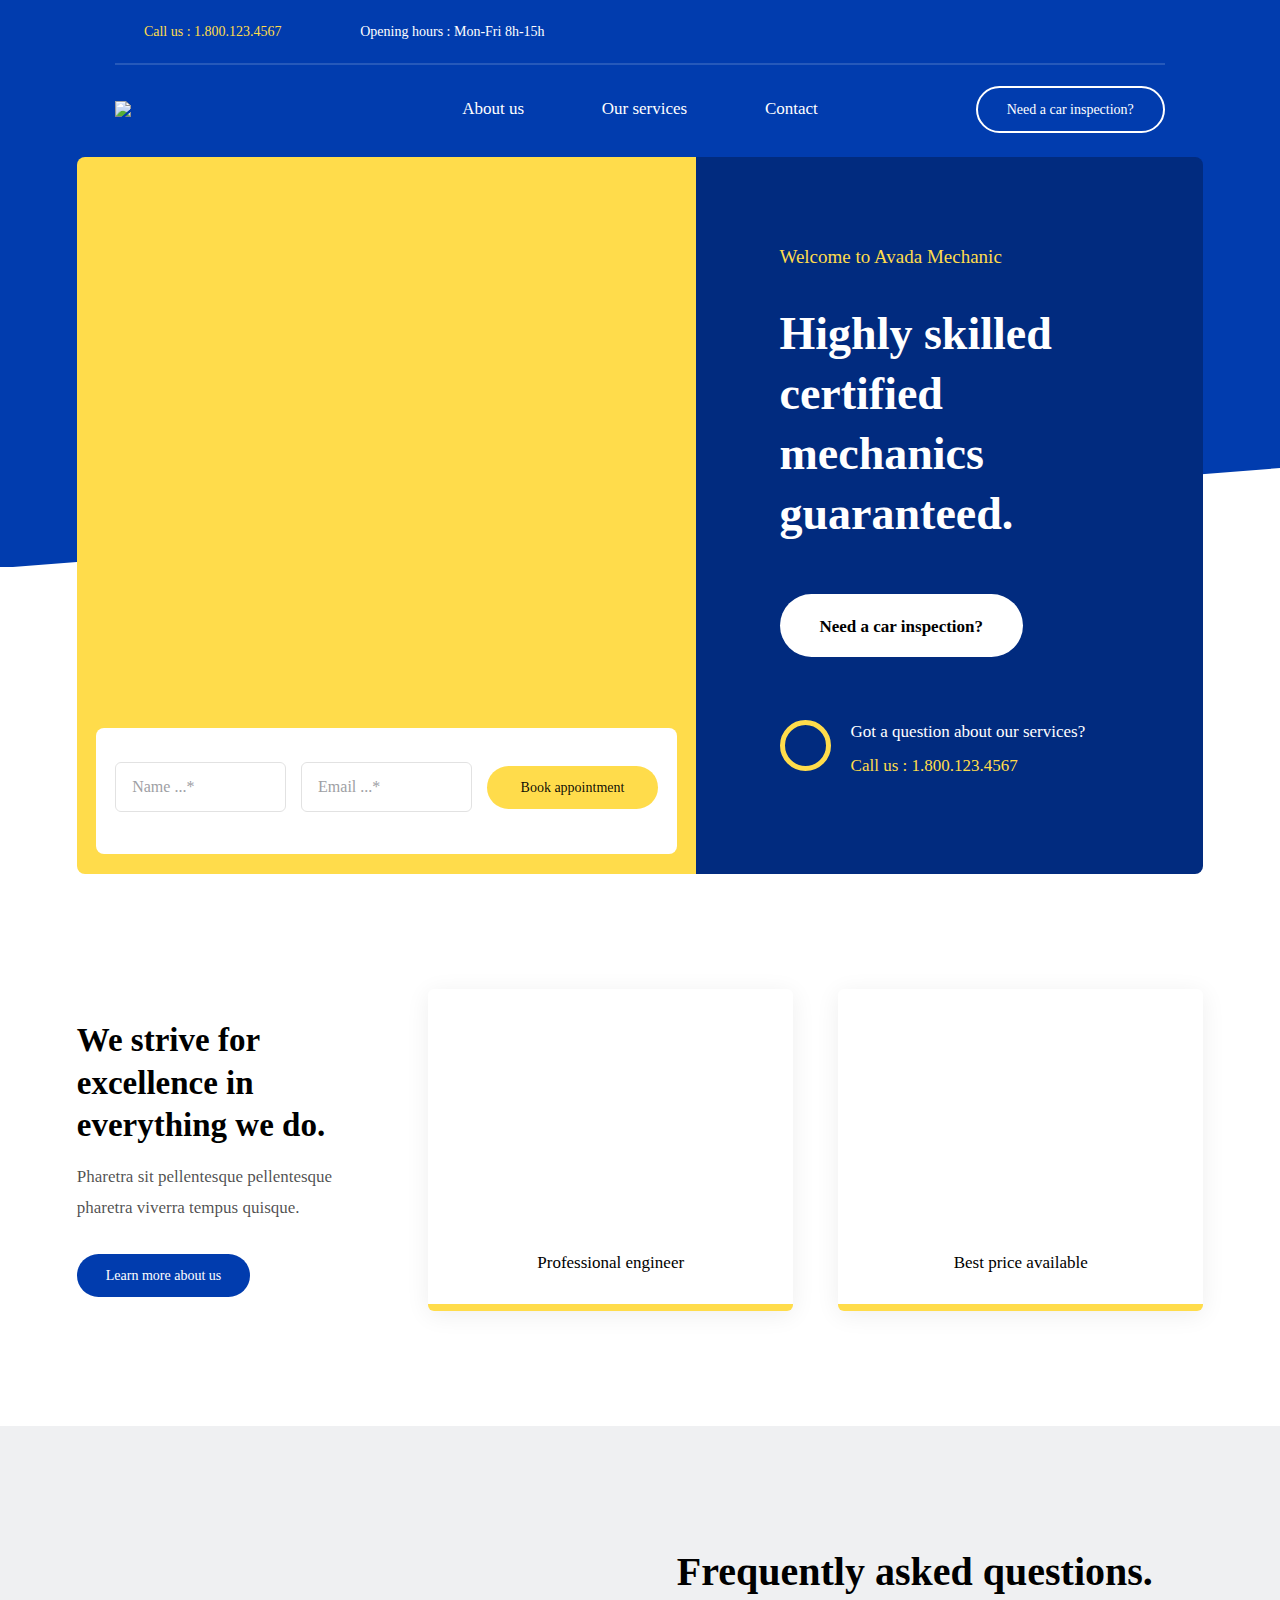
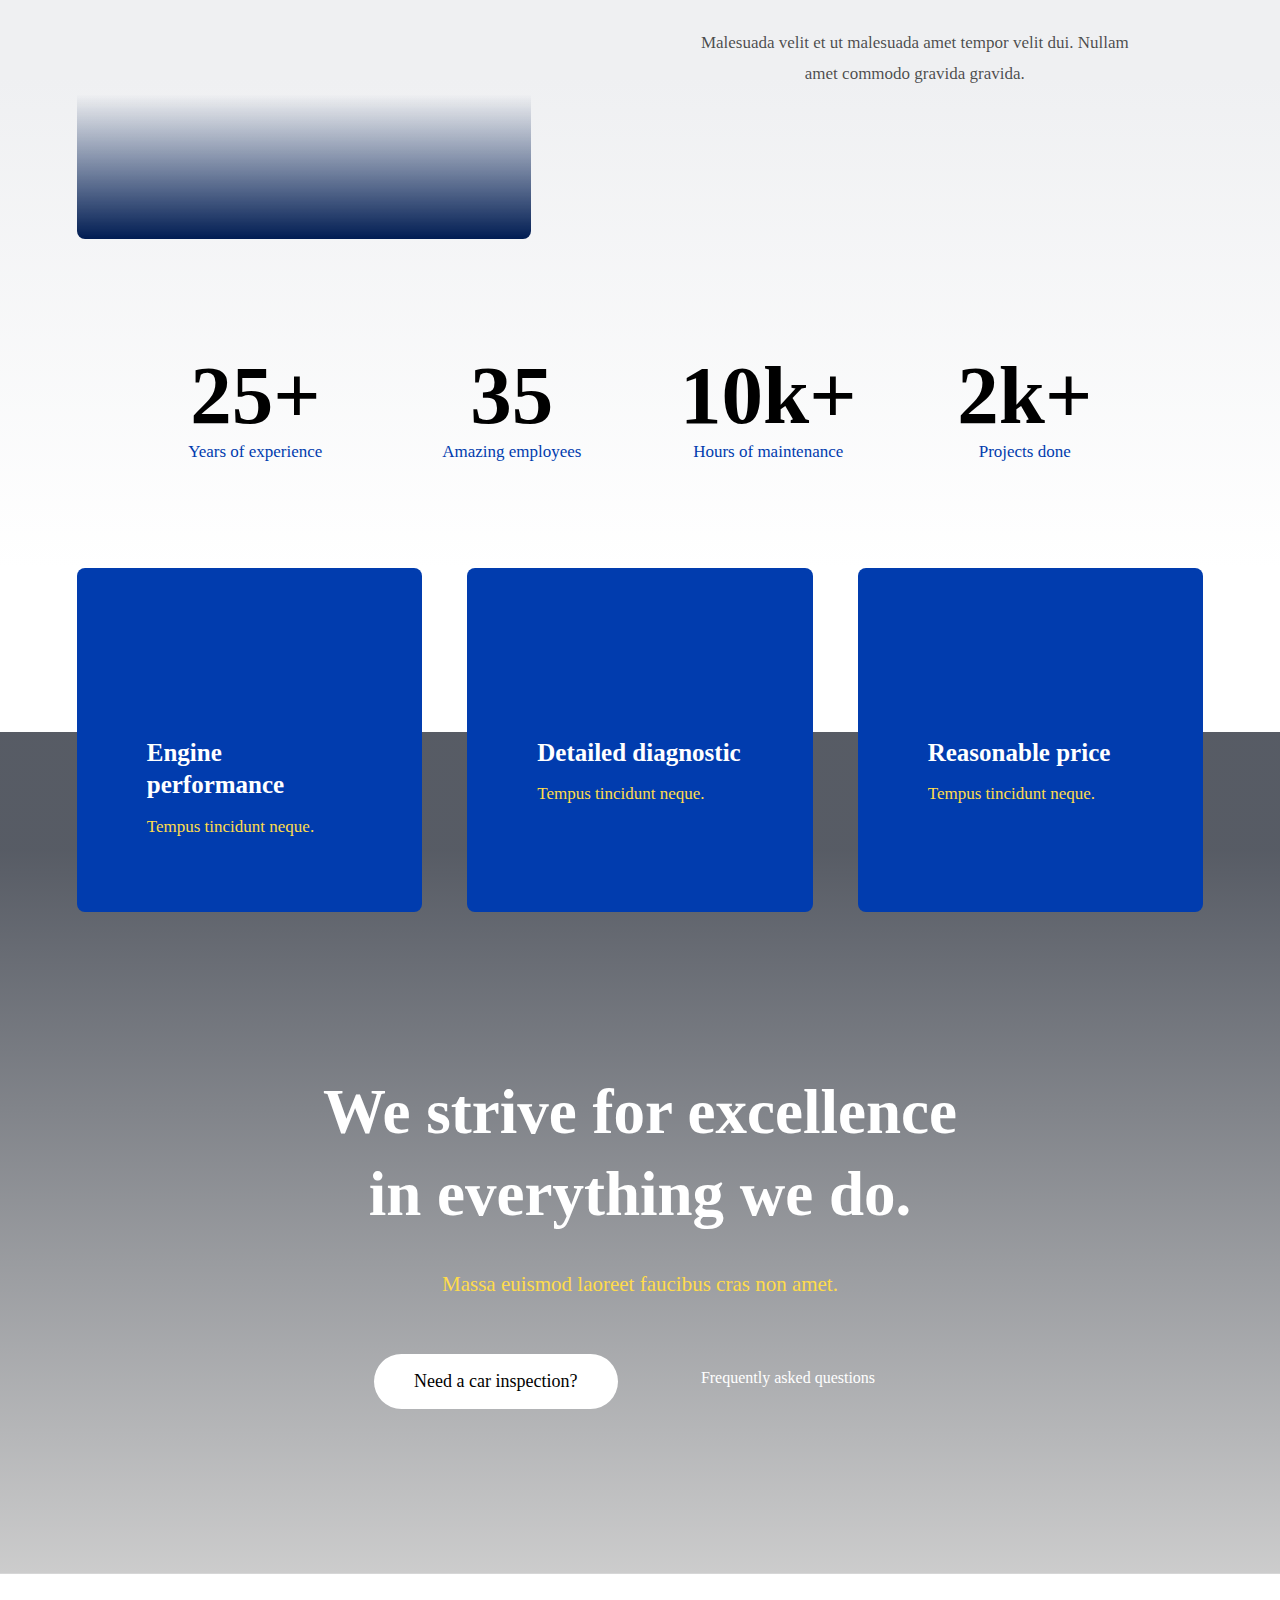
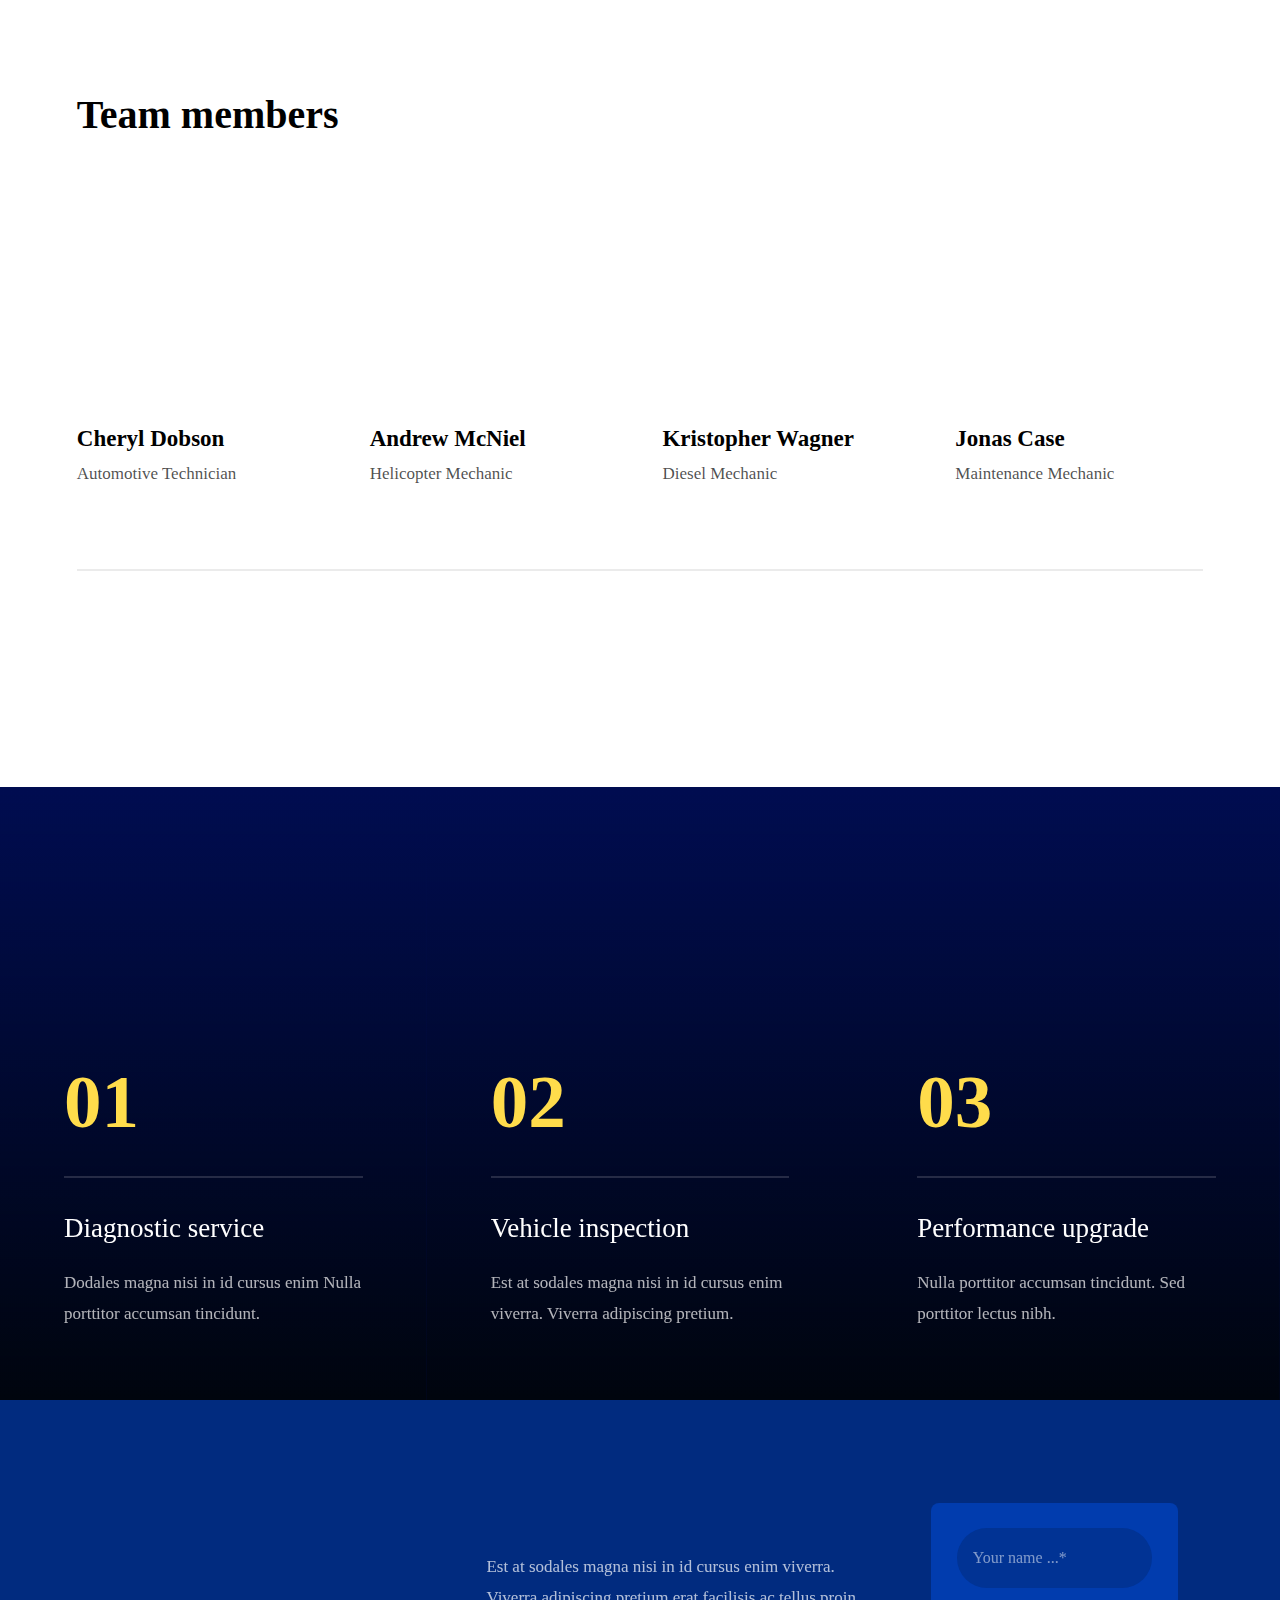
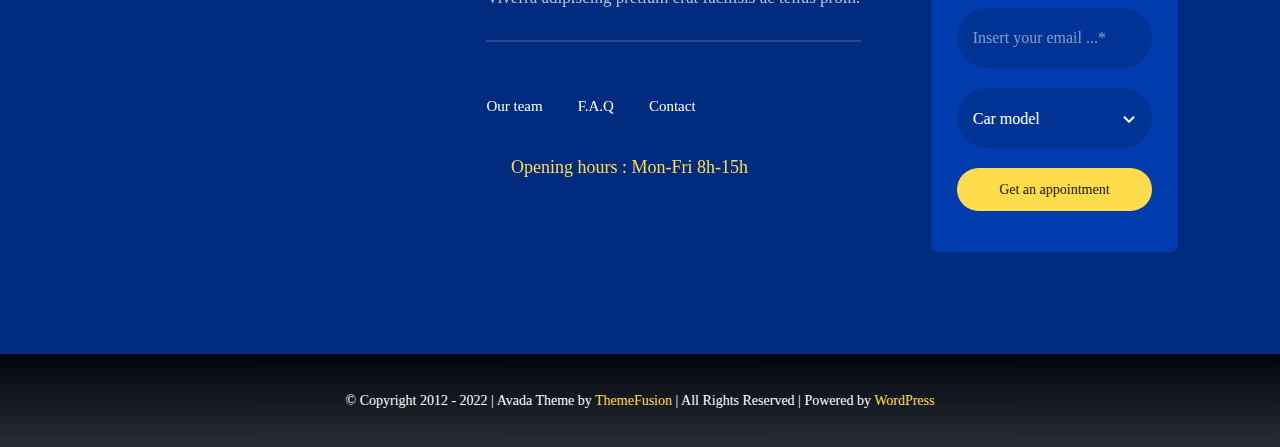
==== index.html @ 89033067 "first commit" ====
<!DOCTYPE html>
<html class="avada-html-layout-wide avada-html-header-position-top avada-is-100-percent-template" lang="en-US" prefix="og: http://ogp.me/ns# fb: http://ogp.me/ns/fb#">
<head>
	<meta http-equiv="X-UA-Compatible" content="IE=edge" />
	<meta http-equiv="Content-Type" content="text/html; charset=utf-8"/>
	<meta name="viewport" content="width=device-width, initial-scale=1" />
	<title>Avada Mechanic &#8211; Montir Era Online</title>
<meta name='robots' content='max-image-preview:large' />
<link rel='dns-prefetch' href='//s.w.org' />
<link rel="alternate" type="application/rss+xml" title="Avada Mechanic &raquo; Feed" href="https://pesanmontir.com/feed/" />
<link rel="alternate" type="application/rss+xml" title="Avada Mechanic &raquo; Comments Feed" href="https://pesanmontir.com/comments/feed/" />
					<link rel="shortcut icon" href="https://avada.theme-fusion.com/mechanic/wp-content/uploads/sites/155/2021/02/favicon.jpg" type="image/x-icon" />

		<meta property="og:title" content="Mechanic Home"/>
		<meta property="og:type" content="article"/>
		<meta property="og:url" content="https://pesanmontir.com/"/>
		<meta property="og:site_name" content="Avada Mechanic"/>
		<meta property="og:description" content="Welcome to Avada Mechanic

Highly skilled certified mechanics guaranteed.

Highly skilled certified mechanics guaranteed. Need a car inspection?

Got a question about our services?

Call us : 1.800.123.4567      Cras ultricies ligula sed magna dictum. We strive for excellence in everything we do.

Pharetra sit"/>

									<meta property="og:image" content="https://avada.theme-fusion.com/mechanic/wp-content/uploads/sites/155/2021/05/mechanic-logo-svg.svg"/>
<link rel='stylesheet' id='fusion-dynamic-css-css'  href='asset/css/fusion-styles/a65b1fbfe795d07831ae76ccaacea817.min.css' type='text/css' media='all' />
<link rel="https://api.w.org/" href="https://pesanmontir.com/wp-json/" /><link rel="alternate" type="application/json" href="https://pesanmontir.com/wp-json/wp/v2/pages/1277" /><link rel="EditURI" type="application/rsd+xml" title="RSD" href="https://pesanmontir.com/xmlrpc.php?rsd" />
<link rel="wlwmanifest" type="application/wlwmanifest+xml" href="https://pesanmontir.com/wp-includes/wlwmanifest.xml" />
<meta name="generator" content="WordPress 5.8.3" />
<link rel="canonical" href="https://pesanmontir.com/" />
<link rel='shortlink' href='https://pesanmontir.com/' />
<link rel="alternate" type="application/json+oembed" href="https://pesanmontir.com/wp-json/oembed/1.0/embed?url=https%3A%2F%2Fpesanmontir.com%2F" />
<link rel="alternate" type="text/xml+oembed" href="https://pesanmontir.com/wp-json/oembed/1.0/embed?url=https%3A%2F%2Fpesanmontir.com%2F&#038;format=xml" />
<style type="text/css" id="css-fb-visibility">@media screen and (max-width: 820px){.fusion-no-small-visibility{display:none !important;}body:not(.fusion-builder-ui-wireframe) .sm-text-align-center{text-align:center !important;}body:not(.fusion-builder-ui-wireframe) .sm-text-align-left{text-align:left !important;}body:not(.fusion-builder-ui-wireframe) .sm-text-align-right{text-align:right !important;}body:not(.fusion-builder-ui-wireframe) .sm-flex-align-center{justify-content:center !important;}body:not(.fusion-builder-ui-wireframe) .sm-flex-align-flex-start{justify-content:flex-start !important;}body:not(.fusion-builder-ui-wireframe) .sm-flex-align-flex-end{justify-content:flex-end !important;}body:not(.fusion-builder-ui-wireframe) .sm-mx-auto{margin-left:auto !important;margin-right:auto !important;}body:not(.fusion-builder-ui-wireframe) .sm-ml-auto{margin-left:auto !important;}body:not(.fusion-builder-ui-wireframe) .sm-mr-auto{margin-right:auto !important;}body:not(.fusion-builder-ui-wireframe) .fusion-absolute-position-small{position:absolute;top:auto;width:100%;}}@media screen and (min-width: 821px) and (max-width: 1265px){.fusion-no-medium-visibility{display:none !important;}body:not(.fusion-builder-ui-wireframe) .md-text-align-center{text-align:center !important;}body:not(.fusion-builder-ui-wireframe) .md-text-align-left{text-align:left !important;}body:not(.fusion-builder-ui-wireframe) .md-text-align-right{text-align:right !important;}body:not(.fusion-builder-ui-wireframe) .md-flex-align-center{justify-content:center !important;}body:not(.fusion-builder-ui-wireframe) .md-flex-align-flex-start{justify-content:flex-start !important;}body:not(.fusion-builder-ui-wireframe) .md-flex-align-flex-end{justify-content:flex-end !important;}body:not(.fusion-builder-ui-wireframe) .md-mx-auto{margin-left:auto !important;margin-right:auto !important;}body:not(.fusion-builder-ui-wireframe) .md-ml-auto{margin-left:auto !important;}body:not(.fusion-builder-ui-wireframe) .md-mr-auto{margin-right:auto !important;}body:not(.fusion-builder-ui-wireframe) .fusion-absolute-position-medium{position:absolute;top:auto;width:100%;}}@media screen and (min-width: 1266px){.fusion-no-large-visibility{display:none !important;}body:not(.fusion-builder-ui-wireframe) .lg-text-align-center{text-align:center !important;}body:not(.fusion-builder-ui-wireframe) .lg-text-align-left{text-align:left !important;}body:not(.fusion-builder-ui-wireframe) .lg-text-align-right{text-align:right !important;}body:not(.fusion-builder-ui-wireframe) .lg-flex-align-center{justify-content:center !important;}body:not(.fusion-builder-ui-wireframe) .lg-flex-align-flex-start{justify-content:flex-start !important;}body:not(.fusion-builder-ui-wireframe) .lg-flex-align-flex-end{justify-content:flex-end !important;}body:not(.fusion-builder-ui-wireframe) .lg-mx-auto{margin-left:auto !important;margin-right:auto !important;}body:not(.fusion-builder-ui-wireframe) .lg-ml-auto{margin-left:auto !important;}body:not(.fusion-builder-ui-wireframe) .lg-mr-auto{margin-right:auto !important;}body:not(.fusion-builder-ui-wireframe) .fusion-absolute-position-large{position:absolute;top:auto;width:100%;}}</style><style type="text/css">.recentcomments a{display:inline !important;padding:0 !important;margin:0 !important;}</style>		<script type="text/javascript">
			var doc = document.documentElement;
			doc.setAttribute( 'data-useragent', navigator.userAgent );
		</script>

	</head>

<body class="home page-template page-template-100-width page-template-100-width-php page page-id-1277 fusion-image-hovers fusion-pagination-sizing fusion-button_type-flat fusion-button_span-no fusion-button_gradient-linear avada-image-rollover-circle-yes avada-image-rollover-no fusion-body ltr fusion-sticky-header no-tablet-sticky-header no-mobile-sticky-header no-mobile-slidingbar no-mobile-totop fusion-disable-outline fusion-sub-menu-fade mobile-logo-pos-left layout-wide-mode avada-has-boxed-modal-shadow- layout-scroll-offset-full avada-has-zero-margin-offset-top fusion-top-header menu-text-align-center mobile-menu-design-classic fusion-show-pagination-text fusion-header-layout-v3 avada-responsive avada-footer-fx-none avada-menu-highlight-style-bar fusion-search-form-clean fusion-main-menu-search-overlay fusion-avatar-circle avada-dropdown-styles avada-blog-layout-large avada-blog-archive-layout-grid avada-header-shadow-no avada-menu-icon-position-left avada-has-megamenu-shadow avada-has-mobile-menu-search avada-has-main-nav-search-icon avada-has-breadcrumb-mobile-hidden avada-has-titlebar-hide avada-header-border-color-full-transparent avada-has-transparent-timeline_color avada-has-pagination-width_height avada-flyout-menu-direction-fade avada-ec-views-v1" >
		<a class="skip-link screen-reader-text" href="#content">Skip to content</a>

	<div id="boxed-wrapper">
		<div class="fusion-sides-frame"></div>
		<div id="wrapper" class="fusion-wrapper">
			<div id="home" style="position:relative;top:-1px;"></div>
							<section class="fusion-tb-header"><div class="fusion-fullwidth fullwidth-box fusion-builder-row-1 fusion-flex-container hundred-percent-fullwidth non-hundred-percent-height-scrolling" style="background-color: #013cae;background-position: center center;background-repeat: no-repeat;border-width: 0px 0px 0px 0px;border-color:#e2e2e2;border-style:solid;" ><div class="fusion-builder-row fusion-row fusion-flex-align-items-center" style="width:104% !important;max-width:104% !important;margin-left: calc(-4% / 2 );margin-right: calc(-4% / 2 );"><div class="fusion-layout-column fusion_builder_column fusion-builder-column-0 fusion_builder_column_3_5 3_5 fusion-flex-column fusion-no-medium-visibility fusion-no-large-visibility"><div class="fusion-column-wrapper fusion-flex-justify-content-flex-start fusion-content-layout-row" style="background-position:left top;background-repeat:no-repeat;-webkit-background-size:cover;-moz-background-size:cover;-o-background-size:cover;background-size:cover;padding: 0px 0px 0px 0px;"><div ><style>.fusion-button.button-1 .fusion-button-text,.fusion-button.button-1 i{color:#ffdc4b;}.fusion-button.button-1{border-color:#ffffff;border-radius:35px 35px 35px 35px;background:rgba(101,188,123,0);}.fusion-button.button-1:hover .fusion-button-text,.fusion-button.button-1:hover i,.fusion-button.button-1:focus .fusion-button-text,.fusion-button.button-1:focus i,.fusion-button.button-1:active .fusion-button-text,.fusion-button.button-1:active i{color:#ffffff;}.fusion-button.button-1:hover,.fusion-button.button-1:active,.fusion-button.button-1:focus{border-color:#ffffff;background:rgba(90,168,108,0);}</style><a class="fusion-button button-flat button-large button-custom button-1 fusion-button-default-span fusion-button-default-type fusion-no-small-visibility" target="_self"><i class="mechanic-phone button-icon-left" aria-hidden="true"></i><span class="fusion-button-text">Call us : 1.800.123.4567</span></a></div><div ><style>.fusion-button.button-2 .fusion-button-text,.fusion-button.button-2 i{color:#ffffff;}.fusion-button.button-2{border-color:#ffffff;border-radius:35px 35px 35px 35px;background:rgba(101,188,123,0);}.fusion-button.button-2:hover .fusion-button-text,.fusion-button.button-2:hover i,.fusion-button.button-2:focus .fusion-button-text,.fusion-button.button-2:focus i,.fusion-button.button-2:active .fusion-button-text,.fusion-button.button-2:active i{color:rgba(255,255,255,0.64);}.fusion-button.button-2:hover,.fusion-button.button-2:active,.fusion-button.button-2:focus{border-color:#ffffff;background:rgba(90,168,108,0);}</style><a class="fusion-button button-flat fusion-button-default-size button-custom button-2 fusion-button-default-span fusion-button-default-type" target="_self"><i class="mechanic-watch button-icon-left" aria-hidden="true"></i><span class="fusion-button-text">Opening hours : Mon-Fri 8h-15h</span></a></div></div><style type="text/css">.fusion-body .fusion-builder-column-0{width:60% !important;margin-top : 0px;margin-bottom : 10px;}.fusion-builder-column-0 > .fusion-column-wrapper {padding-top : 0px !important;padding-right : 0px !important;margin-right : 3.2%;padding-bottom : 0px !important;padding-left : 0px !important;margin-left : 0;}@media only screen and (max-width:1265px) {.fusion-body .fusion-builder-column-0{width:60% !important;order : 0;}.fusion-builder-column-0 > .fusion-column-wrapper {margin-right : 3.2%;margin-left : 0;}}@media only screen and (max-width:820px) {.fusion-body .fusion-builder-column-0{width:100% !important;order : 1;}.fusion-builder-column-0 > .fusion-column-wrapper {margin-right : 1.92%;margin-left : -10px;}}</style></div><div class="fusion-layout-column fusion_builder_column fusion-builder-column-1 fusion_builder_column_3_5 3_5 fusion-flex-column fusion-no-small-visibility"><div class="fusion-column-wrapper fusion-flex-justify-content-flex-start fusion-content-layout-row" style="background-position:left top;background-repeat:no-repeat;-webkit-background-size:cover;-moz-background-size:cover;-o-background-size:cover;background-size:cover;padding: 0px 0px 0px 0px;"><div ><style>.fusion-button.button-3 .fusion-button-text,.fusion-button.button-3 i{color:#ffdc4b;}.fusion-button.button-3{border-color:#ffffff;border-radius:35px 35px 35px 35px;background:rgba(101,188,123,0);}.fusion-button.button-3:hover .fusion-button-text,.fusion-button.button-3:hover i,.fusion-button.button-3:focus .fusion-button-text,.fusion-button.button-3:focus i,.fusion-button.button-3:active .fusion-button-text,.fusion-button.button-3:active i{color:#ffffff;}.fusion-button.button-3:hover,.fusion-button.button-3:active,.fusion-button.button-3:focus{border-color:#ffffff;background:rgba(90,168,108,0);}</style><a class="fusion-button button-flat button-large button-custom button-3 fusion-button-default-span fusion-button-default-type" target="_self"><i class="mechanic-phone button-icon-left" aria-hidden="true"></i><span class="fusion-button-text">Call us : 1.800.123.4567</span></a></div><div ><style>.fusion-button.button-4 .fusion-button-text,.fusion-button.button-4 i{color:#ffffff;}.fusion-button.button-4{border-color:#ffffff;border-radius:35px 35px 35px 35px;background:rgba(101,188,123,0);}.fusion-button.button-4:hover .fusion-button-text,.fusion-button.button-4:hover i,.fusion-button.button-4:focus .fusion-button-text,.fusion-button.button-4:focus i,.fusion-button.button-4:active .fusion-button-text,.fusion-button.button-4:active i{color:rgba(255,255,255,0.64);}.fusion-button.button-4:hover,.fusion-button.button-4:active,.fusion-button.button-4:focus{border-color:#ffffff;background:rgba(90,168,108,0);}</style><a class="fusion-button button-flat fusion-button-default-size button-custom button-4 fusion-button-default-span fusion-button-default-type" target="_self"><i class="mechanic-watch button-icon-left" aria-hidden="true"></i><span class="fusion-button-text">Opening hours : Mon-Fri 8h-15h</span></a></div></div><style type="text/css">.fusion-body .fusion-builder-column-1{width:60% !important;margin-top : 0px;margin-bottom : 10px;}.fusion-builder-column-1 > .fusion-column-wrapper {padding-top : 0px !important;padding-right : 0px !important;margin-right : 3.2%;padding-bottom : 0px !important;padding-left : 0px !important;margin-left : 0;}@media only screen and (max-width:1265px) {.fusion-body .fusion-builder-column-1{width:78% !important;order : 0;}.fusion-builder-column-1 > .fusion-column-wrapper {margin-right : 2.4615384615385%;margin-left : 0;}}@media only screen and (max-width:820px) {.fusion-body .fusion-builder-column-1{width:100% !important;order : 1;}.fusion-builder-column-1 > .fusion-column-wrapper {margin-right : 1.92%;margin-left : 1.92%;}}</style></div><div class="fusion-layout-column fusion_builder_column fusion-builder-column-2 fusion_builder_column_2_5 2_5 fusion-flex-column fusion-no-small-visibility"><div class="fusion-column-wrapper fusion-flex-justify-content-flex-end fusion-content-layout-row" style="background-position:left top;background-repeat:no-repeat;-webkit-background-size:cover;-moz-background-size:cover;-o-background-size:cover;background-size:cover;padding: 0px 0px 0px 0px;"><div class="fusion-social-links fusion-social-links-1"><div class="fusion-social-networks"><div class="fusion-social-networks-wrapper"><a class="fusion-social-network-icon fusion-tooltip fusion-facebook awb-icon-facebook" style="color:#fff;font-size:16px;" data-placement="bottom" data-title="Facebook" data-toggle="tooltip" title="Facebook" aria-label="facebook" target="_blank" rel="noopener noreferrer" href="#"></a><a class="fusion-social-network-icon fusion-tooltip fusion-twitter awb-icon-twitter" style="color:#fff;font-size:16px;" data-placement="bottom" data-title="Twitter" data-toggle="tooltip" title="Twitter" aria-label="twitter" target="_blank" rel="noopener noreferrer" href="#"></a><a class="fusion-social-network-icon fusion-tooltip fusion-instagram awb-icon-instagram" style="color:#fff;font-size:16px;" data-placement="bottom" data-title="Instagram" data-toggle="tooltip" title="Instagram" aria-label="instagram" target="_blank" rel="noopener noreferrer" href="#"></a><a class="fusion-social-network-icon fusion-tooltip fusion-youtube awb-icon-youtube" style="color:#fff;font-size:16px;" data-placement="bottom" data-title="YouTube" data-toggle="tooltip" title="YouTube" aria-label="youtube" target="_blank" rel="noopener noreferrer" href="#"></a></div></div></div><style type="text/css">.fusion-social-links-1{text-align:;}@media only screen and (max-width:1265px){.fusion-social-links-1{text-align:;} }@media only screen and (max-width:820px){.fusion-social-links-1{text-align:;} }</style></div><style type="text/css">.fusion-body .fusion-builder-column-2{width:40% !important;margin-top : 0px;margin-bottom : 10px;}.fusion-builder-column-2 > .fusion-column-wrapper {padding-top : 0px !important;padding-right : 0px !important;margin-right : 4.8%;padding-bottom : 0px !important;padding-left : 0px !important;margin-left : 4.8%;}@media only screen and (max-width:1265px) {.fusion-body .fusion-builder-column-2{width:22% !important;order : 0;}.fusion-builder-column-2 > .fusion-column-wrapper {margin-right : 8.7272727272727%;margin-left : 8.7272727272727%;}}@media only screen and (max-width:820px) {.fusion-body .fusion-builder-column-2{width:100% !important;order : 0;}.fusion-builder-column-2 > .fusion-column-wrapper {margin-right : 1.92%;margin-left : 1.92%;}}</style></div><div class="fusion-layout-column fusion_builder_column fusion-builder-column-3 fusion_builder_column_1_1 1_1 fusion-flex-column"><div class="fusion-column-wrapper fusion-flex-justify-content-flex-start fusion-content-layout-column" style="background-position:left top;background-repeat:no-repeat;-webkit-background-size:cover;-moz-background-size:cover;-o-background-size:cover;background-size:cover;padding: 0px 0px 0px 0px;"><div class="fusion-separator fusion-full-width-sep" style="align-self: center;margin-left: auto;margin-right: auto;width:100%;"><div class="fusion-separator-border sep-single sep-solid" style="border-color:rgba(255,255,255,0.15);border-top-width:2px;"></div></div></div><style type="text/css">.fusion-body .fusion-builder-column-3{width:100% !important;margin-top : 0px;margin-bottom : 0px;}.fusion-builder-column-3 > .fusion-column-wrapper {padding-top : 0px !important;padding-right : 0px !important;margin-right : 1.92%;padding-bottom : 0px !important;padding-left : 0px !important;margin-left : 1.92%;}@media only screen and (max-width:1265px) {.fusion-body .fusion-builder-column-3{width:100% !important;order : 0;}.fusion-builder-column-3 > .fusion-column-wrapper {margin-right : 1.92%;margin-left : 1.92%;}}@media only screen and (max-width:820px) {.fusion-body .fusion-builder-column-3{width:100% !important;order : 2;}.fusion-builder-column-3 > .fusion-column-wrapper {margin-right : 1.92%;margin-left : 1.92%;}}</style></div></div><style type="text/css">.fusion-body .fusion-flex-container.fusion-builder-row-1{ padding-top : 10px;margin-top : 0px;padding-right : 9vw;padding-bottom : 0px;margin-bottom : 0px;padding-left : 9vw;}@media only screen and (max-width:1265px) {.fusion-body .fusion-flex-container.fusion-builder-row-1{ padding-right : 20px;padding-left : 20px;}}</style></div><div class="fusion-fullwidth fullwidth-box fusion-builder-row-2 fusion-flex-container hundred-percent-fullwidth non-hundred-percent-height-scrolling fusion-custom-z-index" style="background-color: #013cae;background-position: center center;background-repeat: no-repeat;border-width: 0px 0px 0px 0px;border-color:#e2e2e2;border-style:solid;" ><div class="fusion-builder-row fusion-row fusion-flex-align-items-center" style="width:calc( 100% + 10px ) !important;max-width:calc( 100% + 10px ) !important;margin-left: calc(-10px / 2 );margin-right: calc(-10px / 2 );"><div class="fusion-layout-column fusion_builder_column fusion-builder-column-4 fusion_builder_column_1_4 1_4 fusion-flex-column"><div class="fusion-column-wrapper fusion-flex-justify-content-flex-start fusion-content-layout-column" style="background-position:left top;background-repeat:no-repeat;-webkit-background-size:cover;-moz-background-size:cover;-o-background-size:cover;background-size:cover;padding: 0px 0px 0px 0px;"><div ><span class=" has-fusion-standard-logo fusion-imageframe imageframe-none imageframe-1 hover-type-none"><a class="fusion-no-lightbox" href="https://pesanmontir.com/" target="_self"><img src="https://avada.theme-fusion.com/mechanic/wp-content/uploads/sites/155/2021/05/mechanic-logo-svg.svg" srcset="https://avada.theme-fusion.com/mechanic/wp-content/uploads/sites/155/2021/05/mechanic-logo-svg.svg 1x" retina_url="" class="img-responsive fusion-standard-logo disable-lazyload" alt="Avada Mechanic Logo" /></a></span></div></div><style type="text/css">.fusion-body .fusion-builder-column-4{width:25% !important;margin-top : 0px;margin-bottom : 0px;}.fusion-builder-column-4 > .fusion-column-wrapper {padding-top : 0px !important;padding-right : 0px !important;margin-right : 5px;padding-bottom : 0px !important;padding-left : 0px !important;margin-left : 5px;}@media only screen and (max-width:1265px) {.fusion-body .fusion-builder-column-4{width:25% !important;order : 0;}.fusion-builder-column-4 > .fusion-column-wrapper {margin-right : 5px;margin-left : 5px;}}@media only screen and (max-width:820px) {.fusion-body .fusion-builder-column-4{width:66.666666666667% !important;order : 0;}.fusion-builder-column-4 > .fusion-column-wrapper {margin-right : 5px;margin-left : 5px;}}</style></div><div class="fusion-layout-column fusion_builder_column fusion-builder-column-5 fusion_builder_column_1_2 1_2 fusion-flex-column"><div class="fusion-column-wrapper fusion-flex-justify-content-flex-start fusion-content-layout-column" style="background-position:left top;background-repeat:no-repeat;-webkit-background-size:cover;-moz-background-size:cover;-o-background-size:cover;background-size:cover;padding: 0px 0px 0px 0px;"><nav class="fusion-menu-element-wrapper direction-row mode-dropdown expand-method-hover submenu-mode-dropdown mobile-mode-collapse-to-button mobile-size-full-absolute icons-position-left dropdown-carets-yes has-active-border-bottom-no has-active-border-left-no has-active-border-right-no mobile-trigger-fullwidth-off mobile-indent-on mobile-justify-left main-justify-left loading mega-menu-loading expand-right submenu-transition-fade" aria-label="Menu" data-breakpoint="1265" data-count="0" data-transition-type="center" data-transition-time="300"><button type="button" class="avada-menu-mobile-menu-trigger no-text" onClick="fusionNavClickExpandBtn(this);" aria-expanded="false"><span class="inner"><span class="collapsed-nav-text"><span class="screen-reader-text">Toggle Navigation</span></span><span class="collapsed-nav-icon"><span class="collapsed-nav-icon-open mechanic-menu"></span><span class="collapsed-nav-icon-close mechanic-close"></span></span></span></button><style>.fusion-body .fusion-menu-element-wrapper[data-count="0"],.fusion-body .fusion-menu-element-wrapper[data-count="0"] .fusion-menu-element-list .menu-item > a{font-size:17px;}.fusion-body .fusion-menu-element-wrapper[data-count="0"] .fusion-menu-element-list{justify-content:center;align-items:center;font-family:"Roboto";font-weight:500;}.fusion-body .fusion-menu-element-wrapper[data-count="0"] > .avada-menu-mobile-menu-trigger{font-family:"Roboto";font-weight:500;color:#000000;font-size:25px;}.fusion-body .fusion-menu-element-wrapper[data-count="0"] [class*="awb-icon-"],.fusion-body .fusion-menu-element-wrapper[data-count="0"] [class^="awb-icon-"]{font-family:Roboto !important;}.fusion-body .fusion-menu-element-wrapper[data-count="0"] .fusion-menu-element-list > li{margin-left:calc(10px / 2);margin-right:calc(10px / 2);}.fusion-body .fusion-menu-element-wrapper[data-count="0"] .fusion-menu-element-list > li:not(.fusion-menu-item-button),.fusion-body .fusion-menu-element-wrapper[data-count="0"] .fusion-menu-element-list > li:not(.fusion-menu-item-button) > .background-default,.fusion-body .fusion-menu-element-wrapper[data-count="0"] .fusion-menu-element-list > li:not(.fusion-menu-item-button) > .background-active{border-radius:25px 25px 25px 25px;}.fusion-body .fusion-menu-element-wrapper[data-count="0"] .fusion-menu-element-list > li:not(.fusion-menu-item-button) > a{padding-top:calc(9px + 0px);padding-right:calc(23px + 0px);padding-bottom:calc(9px + 0px);padding-left:calc(23px + 0px);}.fusion-body .fusion-menu-element-wrapper[data-count="0"] .fusion-menu-element-list > li:not(.fusion-menu-item-button) .fusion-widget-cart > a{padding-top:calc(9px + 0px);padding-right:calc(23px + 0px);}.fusion-body .fusion-menu-element-wrapper[data-count="0"] .fusion-menu-element-list > li:not(.fusion-menu-item-button):focus-within > a{padding-top:calc(9px + 0px);}.fusion-body .fusion-menu-element-wrapper[data-count="0"] .fusion-menu-element-list > li:not(.fusion-menu-item-button) > .fusion-open-nav-submenu,.fusion-body .fusion-menu-element-wrapper[data-count="0"] .fusion-menu-element-list > li:not(.fusion-menu-item-button):hover > a,.fusion-body .fusion-menu-element-wrapper[data-count="0"] .fusion-menu-element-list > li:not(.fusion-menu-item-button).hover > a,.fusion-body .fusion-menu-element-wrapper[data-count="0"] .fusion-menu-element-list > li:not(.fusion-menu-item-button):focus > a,.fusion-body .fusion-menu-element-wrapper[data-count="0"] .fusion-menu-element-list > li:not(.fusion-menu-item-button):active > a,.fusion-body .fusion-menu-element-wrapper[data-count="0"] .fusion-menu-element-list > li:not(.fusion-menu-item-button).current-menu-item > a{padding-top:calc(9px + 0px);}.fusion-body .fusion-menu-element-wrapper[data-count="0"] .fusion-menu-element-list > li:not(.fusion-menu-item-button).current-menu-ancestor > a{padding-top:calc(9px + 0px);}.fusion-body .fusion-menu-element-wrapper[data-count="0"] .fusion-menu-element-list > li:not(.fusion-menu-item-button).current-menu-parent > a{padding-top:calc(9px + 0px);}.fusion-body .fusion-menu-element-wrapper[data-count="0"] .fusion-menu-element-list > li:not(.fusion-menu-item-button).expanded > a{padding-top:calc(9px + 0px);}.fusion-body .fusion-menu-element-wrapper[data-count="0"] .fusion-menu-element-list > li:not(.fusion-menu-item-button):hover > .fusion-open-nav-submenu{padding-top:calc(9px + 0px);}.fusion-body .fusion-menu-element-wrapper[data-count="0"] .fusion-menu-element-list > li:not(.fusion-menu-item-button).hover > .fusion-open-nav-submenu{padding-top:calc(9px + 0px);}.fusion-body .fusion-menu-element-wrapper[data-count="0"] .fusion-menu-element-list > li:not(.fusion-menu-item-button):focus > .fusion-open-nav-submenu{padding-top:calc(9px + 0px);}.fusion-body .fusion-menu-element-wrapper[data-count="0"] .fusion-menu-element-list > li:not(.fusion-menu-item-button):active > .fusion-open-nav-submenu{padding-top:calc(9px + 0px);}.fusion-body .fusion-menu-element-wrapper[data-count="0"] .fusion-menu-element-list > li:not(.fusion-menu-item-button):focus-within > .fusion-open-nav-submenu{padding-top:calc(9px + 0px);}.fusion-body .fusion-menu-element-wrapper[data-count="0"] .fusion-menu-element-list > li:not(.fusion-menu-item-button).current-menu-item > .fusion-open-nav-submenu{padding-top:calc(9px + 0px);}.fusion-body .fusion-menu-element-wrapper[data-count="0"] .fusion-menu-element-list > li:not(.fusion-menu-item-button).current-menu-ancestor > .fusion-open-nav-submenu{padding-top:calc(9px + 0px);}.fusion-body .fusion-menu-element-wrapper[data-count="0"] .fusion-menu-element-list > li:not(.fusion-menu-item-button).current-menu-parent > .fusion-open-nav-submenu{padding-top:calc(9px + 0px);}.fusion-body .fusion-menu-element-wrapper[data-count="0"] .fusion-menu-element-list > li:not(.fusion-menu-item-button).expanded > .fusion-open-nav-submenu{padding-top:calc(9px + 0px);}.fusion-body .fusion-menu-element-wrapper[data-count="0"] .fusion-menu-element-list > li:not(.fusion-menu-item-button):not(.menu-item-has-children):focus-within > a{padding-right:calc(23px + 0px);padding-bottom:calc(9px + 0px);padding-left:calc(23px + 0px);}.fusion-body .fusion-menu-element-wrapper[data-count="0"] .fusion-menu-element-list > li:not(.fusion-menu-item-button):not(.menu-item-has-children):hover > a,.fusion-body .fusion-menu-element-wrapper[data-count="0"] .fusion-menu-element-list > li:not(.fusion-menu-item-button):not(.menu-item-has-children).hover > a,.fusion-body .fusion-menu-element-wrapper[data-count="0"] .fusion-menu-element-list > li:not(.fusion-menu-item-button):not(.menu-item-has-children):focus > a,.fusion-body .fusion-menu-element-wrapper[data-count="0"] .fusion-menu-element-list > li:not(.fusion-menu-item-button):not(.menu-item-has-children):active > a,.fusion-body .fusion-menu-element-wrapper[data-count="0"] .fusion-menu-element-list > li:not(.fusion-menu-item-button):not(.menu-item-has-children).current-menu-item > a{padding-right:calc(23px + 0px);padding-bottom:calc(9px + 0px);padding-left:calc(23px + 0px);}.fusion-body .fusion-menu-element-wrapper[data-count="0"] .fusion-menu-element-list > li:not(.fusion-menu-item-button):not(.menu-item-has-children).current-menu-ancestor > a{padding-right:calc(23px + 0px);padding-bottom:calc(9px + 0px);padding-left:calc(23px + 0px);}.fusion-body .fusion-menu-element-wrapper[data-count="0"] .fusion-menu-element-list > li:not(.fusion-menu-item-button):not(.menu-item-has-children).current-menu-parent > a{padding-right:calc(23px + 0px);padding-bottom:calc(9px + 0px);padding-left:calc(23px + 0px);}.fusion-body .fusion-menu-element-wrapper[data-count="0"] .fusion-menu-element-list > li:not(.fusion-menu-item-button):not(.menu-item-has-children).expanded > a{padding-right:calc(23px + 0px);padding-bottom:calc(9px + 0px);padding-left:calc(23px + 0px);}.fusion-body .fusion-menu-element-wrapper[data-count="0"] .fusion-menu-form-inline,.fusion-body .fusion-menu-element-wrapper[data-count="0"] .custom-menu-search-overlay ~ .fusion-overlay-search{padding-top:9px;}.fusion-body .fusion-menu-element-wrapper[data-count="0"]:not(.collapse-enabled) .fusion-menu-element-list .custom-menu-search-overlay .fusion-overlay-search,.fusion-body .fusion-menu-element-wrapper[data-count="0"]:not(.collapse-enabled) .fusion-menu-element-list .fusion-menu-form-inline{padding-top:9px;padding-bottom:9px;padding-right:23px;padding-left:23px;}.fusion-body .fusion-menu-element-wrapper[data-count="0"]:not(.collapse-enabled) .fusion-menu-element-list > li:not(.fusion-menu-item-button) > .fusion-open-nav-submenu{padding-bottom:9px;color:#ffffff !important;}.fusion-body .fusion-menu-element-wrapper[data-count="0"]:not(.collapse-enabled) .fusion-menu-form-inline,.fusion-body .fusion-menu-element-wrapper[data-count="0"]:not(.collapse-enabled) .custom-menu-search-overlay ~ .fusion-overlay-search{padding-bottom:9px;padding-right:23px;padding-left:23px;}.fusion-body .fusion-menu-element-wrapper[data-count="0"] .custom-menu-search-dropdown .fusion-main-menu-icon{padding-right:23px !important;padding-left:23px !important;}.fusion-body .fusion-menu-element-wrapper[data-count="0"] .fusion-overlay-search .fusion-close-search:before,.fusion-body .fusion-menu-element-wrapper[data-count="0"] .fusion-overlay-search .fusion-close-search:after{background:#ffffff;}.fusion-body .fusion-menu-element-wrapper[data-count="0"]:not(.collapse-enabled) .fusion-menu-element-list > li:not(.fusion-menu-item-button) > .background-active{background:#012b7f;}.fusion-body .fusion-menu-element-wrapper[data-count="0"]:not(.collapse-enabled).expand-method-click.dropdown-arrows-parent.direction-row > ul > li.menu-item-has-children.expanded:after,.fusion-body .fusion-menu-element-wrapper[data-count="0"]:not(.collapse-enabled).expand-method-hover.dropdown-arrows-parent.direction-row > ul > li.menu-item-has-children:hover:after,.fusion-body .fusion-menu-element-wrapper[data-count="0"]:not(.collapse-enabled).expand-method-hover.dropdown-arrows-parent.direction-row > ul > li.menu-item-has-children.hover:after,.fusion-body .fusion-menu-element-wrapper[data-count="0"]:not(.collapse-enabled).expand-method-hover.dropdown-arrows-parent.direction-row > ul > li.menu-item-has-children:focus:after,.fusion-body .fusion-menu-element-wrapper[data-count="0"]:not(.collapse-enabled).expand-method-hover.dropdown-arrows-parent.direction-row > ul > li.menu-item-has-children:active:after{border-top-color:#012b7f;}.fusion-body .fusion-menu-element-wrapper[data-count="0"]:not(.collapse-enabled).expand-method-hover.dropdown-arrows-parent.direction-row > ul > li.menu-item-has-children:focus-within:after{border-top-color:#012b7f;}.fusion-body .fusion-menu-element-wrapper[data-count="0"]:not(.collapse-enabled) .fusion-menu-element-list > li:not(.fusion-menu-item-button):not(.custom-menu-search-overlay):focus-within > a{color:#ffffff !important;}.fusion-body .fusion-menu-element-wrapper[data-count="0"]:not(.collapse-enabled) .fusion-menu-element-list > li:not(.fusion-menu-item-button) > a,.fusion-body .fusion-menu-element-wrapper[data-count="0"]:not(.collapse-enabled) .fusion-menu-element-list > li:not(.fusion-menu-item-button):not(.custom-menu-search-overlay):hover > a,.fusion-body .fusion-menu-element-wrapper[data-count="0"]:not(.collapse-enabled) .fusion-menu-element-list > li:not(.fusion-menu-item-button).hover > a,.fusion-body .fusion-menu-element-wrapper[data-count="0"]:not(.collapse-enabled) .fusion-menu-element-list > li:not(.fusion-menu-item-button):not(.custom-menu-search-overlay):focus > a,.fusion-body .fusion-menu-element-wrapper[data-count="0"]:not(.collapse-enabled) .fusion-menu-element-list > li:not(.fusion-menu-item-button):not(.custom-menu-search-overlay):active > a,.fusion-body .fusion-menu-element-wrapper[data-count="0"]:not(.collapse-enabled) .fusion-menu-element-list > li:not(.fusion-menu-item-button).current-menu-item > a{color:#ffffff !important;}.fusion-body .fusion-menu-element-wrapper[data-count="0"]:not(.collapse-enabled) .fusion-menu-element-list > li:not(.fusion-menu-item-button).current-menu-ancestor:not(.awb-flyout-top-level-no-link) > a{color:#ffffff !important;}.fusion-body .fusion-menu-element-wrapper[data-count="0"]:not(.collapse-enabled) .fusion-menu-element-list > li:not(.fusion-menu-item-button).current-menu-parent:not(.awb-flyout-top-level-no-link) > a{color:#ffffff !important;}.fusion-body .fusion-menu-element-wrapper[data-count="0"]:not(.collapse-enabled) .fusion-menu-element-list > li:not(.fusion-menu-item-button).expanded > a{color:#ffffff !important;}.fusion-body .fusion-menu-element-wrapper[data-count="0"]:not(.collapse-enabled) .fusion-menu-element-list > li:not(.fusion-menu-item-button):hover > .fusion-open-nav-submenu{color:#ffffff !important;}.fusion-body .fusion-menu-element-wrapper[data-count="0"]:not(.collapse-enabled) .fusion-menu-element-list > li:not(.fusion-menu-item-button).hover > .fusion-open-nav-submenu{color:#ffffff !important;}.fusion-body .fusion-menu-element-wrapper[data-count="0"]:not(.collapse-enabled) .fusion-menu-element-list > li:not(.fusion-menu-item-button):focus > .fusion-open-nav-submenu{color:#ffffff !important;}.fusion-body .fusion-menu-element-wrapper[data-count="0"]:not(.collapse-enabled) .fusion-menu-element-list > li:not(.fusion-menu-item-button):active > .fusion-open-nav-submenu{color:#ffffff !important;}.fusion-body .fusion-menu-element-wrapper[data-count="0"]:not(.collapse-enabled) .fusion-menu-element-list > li:not(.fusion-menu-item-button):focus-within > .fusion-open-nav-submenu{color:#ffffff !important;}.fusion-body .fusion-menu-element-wrapper[data-count="0"]:not(.collapse-enabled) .fusion-menu-element-list > li:not(.fusion-menu-item-button).current-menu-item > .fusion-open-nav-submenu{color:#ffffff !important;}.fusion-body .fusion-menu-element-wrapper[data-count="0"]:not(.collapse-enabled) .fusion-menu-element-list > li:not(.fusion-menu-item-button).current-menu-ancestor > .fusion-open-nav-submenu{color:#ffffff !important;}.fusion-body .fusion-menu-element-wrapper[data-count="0"]:not(.collapse-enabled) .fusion-menu-element-list > li:not(.fusion-menu-item-button).current-menu-parent > .fusion-open-nav-submenu{color:#ffffff !important;}.fusion-body .fusion-menu-element-wrapper[data-count="0"]:not(.collapse-enabled) .fusion-menu-element-list > li:not(.fusion-menu-item-button).expanded > .fusion-open-nav-submenu{color:#ffffff !important;}.fusion-body .fusion-menu-element-wrapper[data-count="0"].direction-row:not(.collapse-enabled):not(.submenu-mode-flyout) .fusion-menu-element-list > li > ul.sub-menu:not(.fusion-megamenu){margin-top:22px !important;}.fusion-body .fusion-menu-element-wrapper[data-count="0"].expand-method-hover.direction-row .fusion-menu-element-list > li:hover:before,.fusion-body .fusion-menu-element-wrapper[data-count="0"].expand-method-hover.direction-row .fusion-menu-element-list > li.hover:before,.fusion-body .fusion-menu-element-wrapper[data-count="0"].expand-method-hover.direction-row .fusion-menu-element-list > li:focus:before,.fusion-body .fusion-menu-element-wrapper[data-count="0"].expand-method-hover.direction-row .fusion-menu-element-list > li:active:before{bottom:calc(0px - 22px);height:22px;}.fusion-body .fusion-menu-element-wrapper[data-count="0"].expand-method-hover.direction-row .fusion-menu-element-list > li:focus-within:before{bottom:calc(0px - 22px);height:22px;}.fusion-body .fusion-menu-element-wrapper[data-count="0"] .fusion-menu-element-list .sub-menu{border-top-left-radius:6px;border-top-right-radius:6px;border-bottom-left-radius:6px;border-bottom-right-radius:6px;}.fusion-body .fusion-menu-element-wrapper[data-count="0"] .fusion-menu-element-list .sub-menu > li:first-child{border-top-left-radius:6px;border-top-right-radius:6px;}.fusion-body .fusion-menu-element-wrapper[data-count="0"] .custom-menu-search-dropdown .fusion-menu-searchform-dropdown .fusion-search-form-content{border-top-left-radius:6px;border-top-right-radius:6px;border-bottom-left-radius:6px;border-bottom-right-radius:6px;background-color:#013cae;color:#ffffff;padding-top:10px;padding-bottom:10px;}.fusion-body .fusion-menu-element-wrapper[data-count="0"] .fusion-menu-element-list .sub-menu > li:last-child{border-bottom-left-radius:6px;border-bottom-right-radius:6px;}.fusion-body .fusion-menu-element-wrapper[data-count="0"] .fusion-menu-element-list .sub-menu > li,.fusion-body .fusion-menu-element-wrapper[data-count="0"] .fusion-menu-element-list .sub-menu li a{font-family:"Epilogue";font-weight:500;}.fusion-body .fusion-menu-element-wrapper[data-count="0"] .sub-menu .fusion-menu-cart,.fusion-body .fusion-menu-element-wrapper[data-count="0"] .avada-menu-login-box .avada-custom-menu-item-contents,.fusion-body .fusion-menu-element-wrapper[data-count="0"] .fusion-menu-element-list ul:not(.fusion-megamenu) > li:not(.fusion-menu-item-button){background-color:#013cae;color:#ffffff;}.fusion-body .fusion-menu-element-wrapper[data-count="0"] .fusion-menu-element-list ul:not(.fusion-megamenu) > li:not(.fusion-menu-item-button) > a{color:#ffffff !important;padding-top:10px;padding-bottom:10px;}.fusion-body .fusion-menu-element-wrapper[data-count="0"] .fusion-menu-element-list ul:not(.fusion-megamenu):not(.fusion-menu-searchform-dropdown) > li:not(.fusion-menu-item-button):focus-within{background-color:#ffdc4b;}.fusion-body .fusion-menu-element-wrapper[data-count="0"] .fusion-menu-element-list ul:not(.fusion-megamenu):not(.fusion-menu-searchform-dropdown) > li:not(.fusion-menu-item-button):hover,.fusion-body .fusion-menu-element-wrapper[data-count="0"] .fusion-menu-element-list ul:not(.fusion-megamenu):not(.fusion-menu-searchform-dropdown) > li:not(.fusion-menu-item-button):focus,.fusion-body .fusion-menu-element-wrapper[data-count="0"] .fusion-menu-element-list ul:not(.fusion-megamenu):not(.fusion-menu-searchform-dropdown) > li:not(.fusion-menu-item-button).expanded{background-color:#ffdc4b;}.fusion-body .fusion-menu-element-wrapper[data-count="0"] .fusion-menu-element-list ul:not(.fusion-megamenu) > li.current-menu-item:not(.fusion-menu-item-button){background-color:#ffdc4b;}.fusion-body .fusion-menu-element-wrapper[data-count="0"] .fusion-menu-element-list ul:not(.fusion-megamenu) > li.current-menu-parent:not(.fusion-menu-item-button){background-color:#ffdc4b;}.fusion-body .fusion-menu-element-wrapper[data-count="0"] .fusion-menu-element-list ul:not(.fusion-megamenu) > li.current-menu-ancestor:not(.fusion-menu-item-button){background-color:#ffdc4b;}.fusion-body .fusion-menu-element-wrapper[data-count="0"] .fusion-menu-element-list ul:not(.fusion-megamenu) > li.current_page_item:not(.fusion-menu-item-button){background-color:#ffdc4b;}.fusion-body .fusion-menu-element-wrapper[data-count="0"] .fusion-menu-element-list ul:not(.fusion-megamenu) > li:focus-within > a{color:#000000 !important;}.fusion-body .fusion-menu-element-wrapper[data-count="0"] .fusion-menu-element-list ul:not(.fusion-megamenu) > li:hover > a,.fusion-body .fusion-menu-element-wrapper[data-count="0"] .fusion-menu-element-list ul:not(.fusion-megamenu) > li.hover > a,.fusion-body .fusion-menu-element-wrapper[data-count="0"] .fusion-menu-element-list ul:not(.fusion-megamenu) > li:focus > a,.fusion-body .fusion-menu-element-wrapper[data-count="0"] .fusion-menu-element-list ul:not(.fusion-megamenu) > li.expanded > a{color:#000000 !important;}.fusion-body .fusion-menu-element-wrapper[data-count="0"] .fusion-menu-element-list ul:not(.fusion-megamenu) > li:not(.fusion-menu-item-button).current-menu-item > a{color:#000000 !important;}.fusion-body .fusion-menu-element-wrapper[data-count="0"] .fusion-menu-element-list ul:not(.fusion-megamenu) > li:not(.fusion-menu-item-button).current-menu-ancestor > a{color:#000000 !important;}.fusion-body .fusion-menu-element-wrapper[data-count="0"] .fusion-menu-element-list ul:not(.fusion-megamenu) > li:not(.fusion-menu-item-button).current-menu-parent > a{color:#000000 !important;}.fusion-body .fusion-menu-element-wrapper[data-count="0"] .fusion-menu-element-list ul:not(.fusion-megamenu) > li:hover > a .fusion-button{color:#000000 !important;}.fusion-body .fusion-menu-element-wrapper[data-count="0"] .fusion-menu-element-list ul:not(.fusion-megamenu) > li.hover > a .fusion-button{color:#000000 !important;}.fusion-body .fusion-menu-element-wrapper[data-count="0"] .fusion-menu-element-list ul:not(.fusion-megamenu) > li:focus > a .fusion-button{color:#000000 !important;}.fusion-body .fusion-menu-element-wrapper[data-count="0"] .fusion-menu-element-list ul:not(.fusion-megamenu) > li:focus-within > a .fusion-button{color:#000000 !important;}.fusion-body .fusion-menu-element-wrapper[data-count="0"] .fusion-menu-element-list ul:not(.fusion-megamenu) > li.expanded > a .fusion-button{color:#000000 !important;}.fusion-body .fusion-menu-element-wrapper[data-count="0"] .fusion-menu-element-list ul:not(.fusion-megamenu) > li.current-menu-item > a .fusion-button{color:#000000 !important;}.fusion-body .fusion-menu-element-wrapper[data-count="0"] .fusion-menu-element-list ul:not(.fusion-megamenu) > li.current-menu-ancestor > a .fusion-button{color:#000000 !important;}.fusion-body .fusion-menu-element-wrapper[data-count="0"] .fusion-menu-element-list ul:not(.fusion-megamenu) > li.current-menu-parent > a .fusion-button{color:#000000 !important;}.fusion-body .fusion-menu-element-wrapper[data-count="0"] .fusion-menu-element-list ul:not(.fusion-megamenu) > li:hover > .fusion-open-nav-submenu{color:#000000 !important;}.fusion-body .fusion-menu-element-wrapper[data-count="0"] .fusion-menu-element-list ul:not(.fusion-megamenu) > li.hover > .fusion-open-nav-submenu{color:#000000 !important;}.fusion-body .fusion-menu-element-wrapper[data-count="0"] .fusion-menu-element-list ul:not(.fusion-megamenu) > li:focus > .fusion-open-nav-submenu{color:#000000 !important;}.fusion-body .fusion-menu-element-wrapper[data-count="0"] .fusion-menu-element-list ul:not(.fusion-megamenu) > li:focus-within > .fusion-open-nav-submenu{color:#000000 !important;}.fusion-body .fusion-menu-element-wrapper[data-count="0"] .fusion-menu-element-list ul:not(.fusion-megamenu) > li.expanded > .fusion-open-nav-submenu{color:#000000 !important;}.fusion-body .fusion-menu-element-wrapper[data-count="0"] .fusion-menu-element-list ul:not(.fusion-megamenu) > li.current-menu-item > .fusion-open-nav-submenu{color:#000000 !important;}.fusion-body .fusion-menu-element-wrapper[data-count="0"] .fusion-menu-element-list ul:not(.fusion-megamenu) > li.current-menu-ancestor > .fusion-open-nav-submenu{color:#000000 !important;}.fusion-body .fusion-menu-element-wrapper[data-count="0"] .fusion-menu-element-list ul:not(.fusion-megamenu) > li.current-menu-parent > .fusion-open-nav-submenu{color:#000000 !important;}.fusion-body .fusion-menu-element-wrapper[data-count="0"] .sub-menu .fusion-menu-cart a{padding-top:10px;padding-bottom:10px;}.fusion-body .fusion-menu-element-wrapper[data-count="0"] .avada-menu-login-box .avada-custom-menu-item-contents form{padding-top:10px;}.fusion-body .fusion-menu-element-wrapper[data-count="0"] .avada-menu-login-box .avada-custom-menu-item-contents .fusion-menu-login-box-register{padding-bottom:10px;}.fusion-body .fusion-menu-element-wrapper[data-count="0"]:not(.collapse-enabled) .fusion-menu-element-list ul:not(.fusion-megamenu) > li{border-bottom-color:rgba(0,0,0,0);}.fusion-body .fusion-menu-element-wrapper[data-count="0"]:not(.collapse-enabled) .fusion-menu-element-list ul:not(.fusion-megamenu) a{font-size:1.1em;}.fusion-body .fusion-menu-element-wrapper[data-count="0"].collapse-enabled{justify-content:flex-end;font-family:inherit;font-weight:400;}.fusion-body .fusion-menu-element-wrapper[data-count="0"].collapse-enabled .fusion-menu-element-list{margin-top:10px;}.fusion-body .fusion-menu-element-wrapper[data-count="0"] .fusion-menu-element-list > li,.fusion-body .fusion-menu-element-wrapper[data-count="0"] .fusion-menu-element-list .fusion-megamenu-title,.fusion-body .fusion-menu-element-wrapper[data-count="0"] .fusion-menu-element-list ul{text-transform:none;}.fusion-body .fusion-menu-element-wrapper[data-count="0"]:not(.collapse-enabled) .fusion-menu-element-list > li.menu-item:focus-within > a .fusion-megamenu-icon{color:#ffffff;}.fusion-body .fusion-menu-element-wrapper[data-count="0"]:not(.collapse-enabled) .fusion-menu-element-list > li.menu-item:hover > a .fusion-megamenu-icon,.fusion-body .fusion-menu-element-wrapper[data-count="0"]:not(.collapse-enabled) .fusion-menu-element-list > li.menu-item.hover > a .fusion-megamenu-icon,.fusion-body .fusion-menu-element-wrapper[data-count="0"]:not(.collapse-enabled) .fusion-menu-element-list > li.menu-item:focus > a .fusion-megamenu-icon,.fusion-body .fusion-menu-element-wrapper[data-count="0"]:not(.collapse-enabled) .fusion-menu-element-list > li.menu-item:active > a .fusion-megamenu-icon,.fusion-body .fusion-menu-element-wrapper[data-count="0"]:not(.collapse-enabled) .fusion-menu-element-list > li.menu-item.current-menu-item > a .fusion-megamenu-icon{color:#ffffff;}.fusion-body .fusion-menu-element-wrapper[data-count="0"]:not(.collapse-enabled) .fusion-menu-element-list > li.menu-item.current-menu-ancestor > a .fusion-megamenu-icon{color:#ffffff;}.fusion-body .fusion-menu-element-wrapper[data-count="0"]:not(.collapse-enabled) .fusion-menu-element-list > li.menu-item.current-menu-parent > a .fusion-megamenu-icon{color:#ffffff;}.fusion-body .fusion-menu-element-wrapper[data-count="0"]:not(.collapse-enabled) .fusion-menu-element-list > li.menu-item.expanded > a .fusion-megamenu-icon{color:#ffffff;}.fusion-body .fusion-menu-element-wrapper[data-count="0"] .custom-menu-search-dropdown:hover .fusion-main-menu-icon{color:#ffffff !important;}.fusion-body .fusion-menu-element-wrapper[data-count="0"] .custom-menu-search-overlay:hover .fusion-menu-icon-search.trigger-overlay{color:#ffffff !important;}.fusion-body .fusion-menu-element-wrapper[data-count="0"] .custom-menu-search-overlay:hover ~ .fusion-overlay-search{color:#ffffff !important;}.fusion-body .fusion-menu-element-wrapper[data-count="0"].collapse-enabled ul li:focus-within > a{background:#012b7f !important;color:#ffffff !important;}.fusion-body .fusion-menu-element-wrapper[data-count="0"].collapse-enabled ul li:hover > a,.fusion-body .fusion-menu-element-wrapper[data-count="0"].collapse-enabled ul li.hover > a,.fusion-body .fusion-menu-element-wrapper[data-count="0"].collapse-enabled ul li:focus > a,.fusion-body .fusion-menu-element-wrapper[data-count="0"].collapse-enabled ul li:active > a,.fusion-body .fusion-menu-element-wrapper[data-count="0"].collapse-enabled ul li.current-menu-item > a{background:#012b7f !important;color:#ffffff !important;}.fusion-body .fusion-menu-element-wrapper[data-count="0"].collapse-enabled ul li.current-menu-ancestor > a{background:#012b7f !important;color:#ffffff !important;}.fusion-body .fusion-menu-element-wrapper[data-count="0"].collapse-enabled ul li.current-menu-parent > a{background:#012b7f !important;color:#ffffff !important;}.fusion-body .fusion-menu-element-wrapper[data-count="0"].collapse-enabled ul li.expanded > a{background:#012b7f !important;color:#ffffff !important;}.fusion-body .fusion-menu-element-wrapper[data-count="0"].collapse-enabled ul li.fusion-menu-item-button:focus-within{background:#012b7f !important;}.fusion-body .fusion-menu-element-wrapper[data-count="0"].collapse-enabled ul li.fusion-menu-item-button:hover,.fusion-body .fusion-menu-element-wrapper[data-count="0"].collapse-enabled ul li.fusion-menu-item-button.hover,.fusion-body .fusion-menu-element-wrapper[data-count="0"].collapse-enabled ul li.fusion-menu-item-button:focus,.fusion-body .fusion-menu-element-wrapper[data-count="0"].collapse-enabled ul li.fusion-menu-item-button:active,.fusion-body .fusion-menu-element-wrapper[data-count="0"].collapse-enabled ul li.fusion-menu-item-button.current-menu-item{background:#012b7f !important;}.fusion-body .fusion-menu-element-wrapper[data-count="0"].collapse-enabled ul li.fusion-menu-item-button.current-menu-ancestor{background:#012b7f !important;}.fusion-body .fusion-menu-element-wrapper[data-count="0"].collapse-enabled ul li.fusion-menu-item-button.current-menu-parent{background:#012b7f !important;}.fusion-body .fusion-menu-element-wrapper[data-count="0"].collapse-enabled ul li.fusion-menu-item-button.expanded{background:#012b7f !important;}.fusion-body .fusion-menu-element-wrapper[data-count="0"].collapse-enabled ul li .sub-menu li:not(.current-menu-item):not(.current-menu-ancestor):not(.current-menu-parent):not(.expanded):hover a{background:#012b7f !important;color:#ffffff !important;}.fusion-body .fusion-menu-element-wrapper[data-count="0"].collapse-enabled ul li .sub-menu li:not(.current-menu-item):not(.current-menu-ancestor):not(.current-menu-parent):not(.expanded).hover a{background:#012b7f !important;color:#ffffff !important;}.fusion-body .fusion-menu-element-wrapper[data-count="0"].collapse-enabled ul li .sub-menu li:not(.current-menu-item):not(.current-menu-ancestor):not(.current-menu-parent):not(.expanded):focus a{background:#012b7f !important;color:#ffffff !important;}.fusion-body .fusion-menu-element-wrapper[data-count="0"].collapse-enabled ul li .sub-menu li:not(.current-menu-item):not(.current-menu-ancestor):not(.current-menu-parent):not(.expanded):active a{background:#012b7f !important;color:#ffffff !important;}.fusion-body .fusion-menu-element-wrapper[data-count="0"].collapse-enabled ul li .sub-menu li:not(.current-menu-item):not(.current-menu-ancestor):not(.current-menu-parent):not(.expanded):focus-within a{background:#012b7f !important;color:#ffffff !important;}.fusion-body .fusion-menu-element-wrapper[data-count="0"].collapse-enabled ul li:hover > .fusion-open-nav-submenu-on-click:before{color:#ffffff !important;}.fusion-body .fusion-menu-element-wrapper[data-count="0"].collapse-enabled ul li.hover > .fusion-open-nav-submenu-on-click:before{color:#ffffff !important;}.fusion-body .fusion-menu-element-wrapper[data-count="0"].collapse-enabled ul li:focus > .fusion-open-nav-submenu-on-click:before{color:#ffffff !important;}.fusion-body .fusion-menu-element-wrapper[data-count="0"].collapse-enabled ul li:active > .fusion-open-nav-submenu-on-click:before{color:#ffffff !important;}.fusion-body .fusion-menu-element-wrapper[data-count="0"].collapse-enabled ul li:focus-within > .fusion-open-nav-submenu-on-click:before{color:#ffffff !important;}.fusion-body .fusion-menu-element-wrapper[data-count="0"].collapse-enabled ul li:hover > a .fusion-button{color:#ffffff !important;}.fusion-body .fusion-menu-element-wrapper[data-count="0"].collapse-enabled ul li.hover > a .fusion-button{color:#ffffff !important;}.fusion-body .fusion-menu-element-wrapper[data-count="0"].collapse-enabled ul li:focus > a .fusion-button{color:#ffffff !important;}.fusion-body .fusion-menu-element-wrapper[data-count="0"].collapse-enabled ul li:active > a .fusion-button{color:#ffffff !important;}.fusion-body .fusion-menu-element-wrapper[data-count="0"].collapse-enabled ul li:focus-within > a .fusion-button{color:#ffffff !important;}.fusion-body .fusion-menu-element-wrapper[data-count="0"].collapse-enabled ul li.current-menu-item > a .fusion-button{color:#ffffff !important;}.fusion-body .fusion-menu-element-wrapper[data-count="0"].collapse-enabled ul li.current-menu-ancestor > a .fusion-button{color:#ffffff !important;}.fusion-body .fusion-menu-element-wrapper[data-count="0"].collapse-enabled ul li.current-menu-parent > a .fusion-button{color:#ffffff !important;}.fusion-body .fusion-menu-element-wrapper[data-count="0"].collapse-enabled ul li.expanded > a .fusion-button{color:#ffffff !important;}.fusion-body .fusion-menu-element-wrapper[data-count="0"].collapse-enabled ul li.current-menu-item > .fusion-open-nav-submenu-on-click:before{color:#ffffff !important;}.fusion-body .fusion-menu-element-wrapper[data-count="0"].collapse-enabled ul li.current-menu-parent > .fusion-open-nav-submenu-on-click:before{color:#ffffff !important;}.fusion-body .fusion-menu-element-wrapper[data-count="0"].collapse-enabled ul li.current-menu-ancestor > .fusion-open-nav-submenu-on-click:before{color:#ffffff !important;}.fusion-body .fusion-menu-element-wrapper[data-count="0"].collapse-enabled ul.sub-menu.sub-menu li.current-menu-ancestor > .fusion-open-nav-submenu-on-click:before{color:#ffffff !important;}.fusion-body .fusion-menu-element-wrapper[data-count="0"].collapse-enabled ul.sub-menu.sub-menu li.current-menu-parent > .fusion-open-nav-submenu-on-click:before{color:#ffffff !important;}.fusion-body .fusion-menu-element-wrapper[data-count="0"].collapse-enabled ul.sub-menu.sub-menu li.expanded > .fusion-open-nav-submenu-on-click:before{color:#ffffff !important;}.fusion-body .fusion-menu-element-wrapper[data-count="0"].collapse-enabled ul.sub-menu.sub-menu li:hover > .fusion-open-nav-submenu-on-click:before{color:#ffffff !important;}.fusion-body .fusion-menu-element-wrapper[data-count="0"].collapse-enabled ul.sub-menu.sub-menu li.hover > .fusion-open-nav-submenu-on-click:before{color:#ffffff !important;}.fusion-body .fusion-menu-element-wrapper[data-count="0"].collapse-enabled ul.sub-menu.sub-menu li:focus > .fusion-open-nav-submenu-on-click:before{color:#ffffff !important;}.fusion-body .fusion-menu-element-wrapper[data-count="0"].collapse-enabled ul.sub-menu.sub-menu li:active > .fusion-open-nav-submenu-on-click:before{color:#ffffff !important;}.fusion-body .fusion-menu-element-wrapper[data-count="0"].collapse-enabled ul.sub-menu.sub-menu li:focus-within > .fusion-open-nav-submenu-on-click:before{color:#ffffff !important;}.fusion-body .fusion-menu-element-wrapper[data-count="0"].collapse-enabled ul.sub-menu.sub-menu li:hover > a{color:#ffffff !important;}.fusion-body .fusion-menu-element-wrapper[data-count="0"].collapse-enabled ul.sub-menu.sub-menu li.hover > a{color:#ffffff !important;}.fusion-body .fusion-menu-element-wrapper[data-count="0"].collapse-enabled ul.sub-menu.sub-menu li:focus > a{color:#ffffff !important;}.fusion-body .fusion-menu-element-wrapper[data-count="0"].collapse-enabled ul.sub-menu.sub-menu li:active > a{color:#ffffff !important;}.fusion-body .fusion-menu-element-wrapper[data-count="0"].collapse-enabled ul.sub-menu.sub-menu li:focus-within > a{color:#ffffff !important;}.fusion-body .fusion-menu-element-wrapper[data-count="0"].collapse-enabled ul.sub-menu.sub-menu li.current-menu-item > a{color:#ffffff !important;}.fusion-body .fusion-menu-element-wrapper[data-count="0"].collapse-enabled ul.sub-menu.sub-menu li.current-menu-ancestor > a{color:#ffffff !important;}.fusion-body .fusion-menu-element-wrapper[data-count="0"].collapse-enabled ul.sub-menu.sub-menu li.current-menu-parent > a{color:#ffffff !important;}.fusion-body .fusion-menu-element-wrapper[data-count="0"].collapse-enabled ul.sub-menu.sub-menu li.expanded > a{color:#ffffff !important;}.fusion-body .fusion-menu-element-wrapper[data-count="0"].collapse-enabled ul.sub-menu.sub-menu li:hover > a:hover{color:#ffffff !important;}.fusion-body .fusion-menu-element-wrapper[data-count="0"].collapse-enabled ul.sub-menu.sub-menu li.hover > a:hover{color:#ffffff !important;}.fusion-body .fusion-menu-element-wrapper[data-count="0"].collapse-enabled ul.sub-menu.sub-menu li:focus > a:hover{color:#ffffff !important;}.fusion-body .fusion-menu-element-wrapper[data-count="0"].collapse-enabled ul.sub-menu.sub-menu li:active > a:hover{color:#ffffff !important;}.fusion-body .fusion-menu-element-wrapper[data-count="0"].collapse-enabled ul.sub-menu.sub-menu li:focus-within > a:hover{color:#ffffff !important;}.fusion-body .fusion-menu-element-wrapper[data-count="0"].collapse-enabled ul.sub-menu.sub-menu li.current-menu-item > a:hover{color:#ffffff !important;}.fusion-body .fusion-menu-element-wrapper[data-count="0"].collapse-enabled ul.sub-menu.sub-menu li.current-menu-ancestor > a:hover{color:#ffffff !important;}.fusion-body .fusion-menu-element-wrapper[data-count="0"].collapse-enabled ul.sub-menu.sub-menu li.current-menu-parent > a:hover{color:#ffffff !important;}.fusion-body .fusion-menu-element-wrapper[data-count="0"].collapse-enabled ul.sub-menu.sub-menu li.expanded > a:hover{color:#ffffff !important;}.fusion-body .fusion-menu-element-wrapper[data-count="0"].collapse-enabled ul.sub-menu.sub-menu li.current-menu-item > .fusion-open-nav-submenu-on-click:before{color:#ffffff !important;}.fusion-body .fusion-menu-element-wrapper[data-count="0"].collapse-enabled li:not(:last-child),.fusion-body .fusion-menu-element-wrapper[data-count="0"].collapse-enabled li.menu-item:not(.expanded){border-bottom-color:#ffffff !important;}.fusion-body .fusion-menu-element-wrapper[data-count="0"].collapse-enabled li.menu-item.menu-item-has-children ul.sub-menu li.menu-item-has-children.expanded>ul.sub-menu{border-top-color:#ffffff;}.fusion-body .fusion-menu-element-wrapper[data-count="0"].collapse-enabled ul li > a{min-height:55px;font-family:inherit;font-weight:400;}.fusion-body .fusion-menu-element-wrapper[data-count="0"].collapse-enabled .fusion-open-nav-submenu-on-click:before,.fusion-body .fusion-menu-element-wrapper[data-count="0"].collapse-enabled li.menu-item{min-height:55px;}.fusion-body .fusion-menu-element-wrapper[data-count="0"].collapse-enabled ul li > a .fusion-button{font-family:inherit;font-weight:400;}.fusion-body .fusion-menu-element-wrapper[data-count="0"].collapse-enabled [class*="awb-icon-"],.fusion-body .fusion-menu-element-wrapper[data-count="0"].collapse-enabled [class^="awb-icon-"]{font-family:inherit !important;}.fusion-body .fusion-menu-element-wrapper[data-count="0"]:not(.collapse-enabled) .fusion-menu-element-list ul,.fusion-body .fusion-menu-element-wrapper[data-count="0"]:not(.collapse-enabled) .custom-menu-search-dropdown .fusion-menu-searchform-dropdown .fusion-search-form-content{box-shadow:2px 4px 6px 1px rgba(0,0,0,0.1);;}</style><ul id="menu-mechanic-main-menu" class="fusion-menu fusion-custom-menu fusion-menu-element-list"><li  id="menu-item-45"  class="menu-item menu-item-type-post_type menu-item-object-page menu-item-has-children menu-item-45 fusion-dropdown-menu"  data-item-id="45"><span class="background-default transition-center"></span><span class="background-active transition-center"></span><a  href="https://pesanmontir.com/about-us/" class="fusion-background-highlight"><span class="menu-text">About us</span><span class="fusion-open-nav-submenu"></span></a><button type="button" aria-label="Open submenu of About us" aria-expanded="false" class="fusion-open-nav-submenu fusion-open-nav-submenu-on-click" onclick="fusionNavClickExpandSubmenuBtn(this);"></button><ul class="sub-menu"><li  id="menu-item-974"  class="menu-item menu-item-type-post_type menu-item-object-page menu-item-974 fusion-dropdown-submenu" ><span class="background-default transition-center"></span><span class="background-active transition-center"></span><a  href="https://pesanmontir.com/about-us/" class="fusion-background-highlight"><span>About us</span></a></li><li  id="menu-item-954"  class="menu-item menu-item-type-post_type menu-item-object-page menu-item-954 fusion-dropdown-submenu" ><span class="background-default transition-center"></span><span class="background-active transition-center"></span><a  href="https://pesanmontir.com/f-a-q/" class="fusion-background-highlight"><span>F.A.Q</span></a></li><li  id="menu-item-980"  class="menu-item menu-item-type-post_type menu-item-object-page menu-item-980 fusion-dropdown-submenu" ><span class="background-default transition-center"></span><span class="background-active transition-center"></span><a  href="https://pesanmontir.com/our-team/" class="fusion-background-highlight"><span>Our team</span></a></li></ul></li><li  id="menu-item-46"  class="menu-item menu-item-type-post_type menu-item-object-page menu-item-has-children menu-item-46 fusion-dropdown-menu"  data-item-id="46"><span class="background-default transition-center"></span><span class="background-active transition-center"></span><a  href="https://pesanmontir.com/our-services/" class="fusion-background-highlight"><span class="menu-text">Our services</span><span class="fusion-open-nav-submenu"></span></a><button type="button" aria-label="Open submenu of Our services" aria-expanded="false" class="fusion-open-nav-submenu fusion-open-nav-submenu-on-click" onclick="fusionNavClickExpandSubmenuBtn(this);"></button><ul class="sub-menu"><li  id="menu-item-679"  class="menu-item menu-item-type-post_type menu-item-object-page menu-item-679 fusion-dropdown-submenu" ><span class="background-default transition-center"></span><span class="background-active transition-center"></span><a  href="https://pesanmontir.com/mechanical-engineering/" class="fusion-background-highlight"><span>Mechanical engineering</span></a></li><li  id="menu-item-886"  class="menu-item menu-item-type-post_type menu-item-object-page menu-item-886 fusion-dropdown-submenu" ><span class="background-default transition-center"></span><span class="background-active transition-center"></span><a  href="https://pesanmontir.com/general-mechanic/" class="fusion-background-highlight"><span>General mechanic</span></a></li><li  id="menu-item-896"  class="menu-item menu-item-type-post_type menu-item-object-page menu-item-896 fusion-dropdown-submenu" ><span class="background-default transition-center"></span><span class="background-active transition-center"></span><a  href="https://pesanmontir.com/maintenance-mechanic/" class="fusion-background-highlight"><span>Maintenance mechanic</span></a></li><li  id="menu-item-897"  class="menu-item menu-item-type-post_type menu-item-object-page menu-item-897 fusion-dropdown-submenu" ><span class="background-default transition-center"></span><span class="background-active transition-center"></span><a  href="https://pesanmontir.com/car-mechanic/" class="fusion-background-highlight"><span>Car mechanic</span></a></li></ul></li><li  id="menu-item-44"  class="menu-item menu-item-type-post_type menu-item-object-page menu-item-44"  data-item-id="44"><span class="background-default transition-center"></span><span class="background-active transition-center"></span><a  href="https://pesanmontir.com/contact/" class="fusion-background-highlight"><span class="menu-text">Contact</span></a></li></ul></nav></div><style type="text/css">.fusion-body .fusion-builder-column-5{width:50% !important;margin-top : 0px;margin-bottom : 0px;}.fusion-builder-column-5 > .fusion-column-wrapper {padding-top : 0px !important;padding-right : 0px !important;margin-right : 5px;padding-bottom : 0px !important;padding-left : 0px !important;margin-left : 5px;}@media only screen and (max-width:1265px) {.fusion-body .fusion-builder-column-5{width:10% !important;order : 2;}.fusion-builder-column-5 > .fusion-column-wrapper {margin-right : 5px;margin-left : 5px;}}@media only screen and (max-width:820px) {.fusion-body .fusion-builder-column-5{width:33.333333333333% !important;order : 1;}.fusion-builder-column-5 > .fusion-column-wrapper {margin-right : 5px;margin-left : 5px;}}</style></div><div class="fusion-layout-column fusion_builder_column fusion-builder-column-6 fusion_builder_column_1_4 1_4 fusion-flex-column"><div class="fusion-column-wrapper fusion-flex-justify-content-flex-start fusion-content-layout-column" style="background-position:left top;background-repeat:no-repeat;-webkit-background-size:cover;-moz-background-size:cover;-o-background-size:cover;background-size:cover;padding: 0px 0px 0px 0px;"><div class="sm-text-align-left" style="text-align:right;"><style>.fusion-button.button-5{border-color:#ffffff;border-width:2px 2px 2px 2px;border-radius:35px 35px 35px 35px;background:rgba(1,43,127,0);}.fusion-button.button-5 .fusion-button-text,.fusion-button.button-5 i,.fusion-button.button-5:hover .fusion-button-text,.fusion-button.button-5:hover i,.fusion-button.button-5:focus .fusion-button-text,.fusion-button.button-5:focus i,.fusion-button.button-5:active .fusion-button-text,.fusion-button.button-5:active i{color:#ffffff;}.fusion-button.button-5:hover,.fusion-button.button-5:active,.fusion-button.button-5:focus{border-color:#012b7f;border-width:2px 2px 2px 2px;background:#012b7f;}</style><a class="fusion-button button-flat fusion-button-default-size button-custom button-5 fusion-button-span-yes fusion-button-default-type fusion-no-medium-visibility fusion-no-large-visibility" target="_self" href="https://pesanmontir.com/contact/"><span class="fusion-button-text">Need a car inspection?</span></a></div><div class="sm-text-align-left" style="text-align:right;"><style>.fusion-button.button-6{border-color:#ffffff;border-width:2px 2px 2px 2px;border-radius:35px 35px 35px 35px;background:rgba(1,43,127,0);}.fusion-button.button-6 .fusion-button-text,.fusion-button.button-6 i,.fusion-button.button-6:hover .fusion-button-text,.fusion-button.button-6:hover i,.fusion-button.button-6:focus .fusion-button-text,.fusion-button.button-6:focus i,.fusion-button.button-6:active .fusion-button-text,.fusion-button.button-6:active i{color:#ffffff;}.fusion-button.button-6:hover,.fusion-button.button-6:active,.fusion-button.button-6:focus{border-color:#012b7f;border-width:2px 2px 2px 2px;background:#012b7f;}</style><a class="fusion-button button-flat fusion-button-default-size button-custom button-6 fusion-button-default-span fusion-button-default-type fusion-no-small-visibility" target="_self" href="https://pesanmontir.com/contact/"><span class="fusion-button-text">Need a car inspection?</span></a></div></div><style type="text/css">.fusion-body .fusion-builder-column-6{width:25% !important;margin-top : 0px;margin-bottom : 0px;}.fusion-builder-column-6 > .fusion-column-wrapper {padding-top : 0px !important;padding-right : 0px !important;margin-right : 5px;padding-bottom : 0px !important;padding-left : 0px !important;margin-left : 5px;}@media only screen and (max-width:1265px) {.fusion-body .fusion-builder-column-6{width:65% !important;order : 1;}.fusion-builder-column-6 > .fusion-column-wrapper {margin-right : 5px;margin-left : 5px;}}@media only screen and (max-width:820px) {.fusion-body .fusion-builder-column-6{width:100% !important;order : 2;margin-top : 20px;}.fusion-builder-column-6 > .fusion-column-wrapper {margin-right : 5px;margin-left : 5px;}}</style></div></div><style type="text/css">.fusion-fullwidth.fusion-builder-row-2 { z-index:999 !important; }.fusion-body .fusion-flex-container.fusion-builder-row-2{ padding-top : 10px;margin-top : 0px;padding-right : 9vw;padding-bottom : 0px;margin-bottom : 0px;padding-left : 9vw;}@media only screen and (max-width:1265px) {.fusion-body .fusion-flex-container.fusion-builder-row-2{ padding-right : 20px;padding-left : 20px;}}@media only screen and (max-width:820px) {.fusion-body .fusion-flex-container.fusion-builder-row-2{ padding-bottom : 10px;}}</style></div><div class="fusion-fullwidth fullwidth-box fusion-builder-row-3 fusion-flex-container nonhundred-percent-fullwidth non-hundred-percent-height-scrolling" style="background-color: #013cae;background-position: center center;background-repeat: no-repeat;border-width: 0px 0px 0px 0px;border-color:#e2e2e2;border-style:solid;" ><div class="fusion-builder-row fusion-row fusion-flex-align-items-flex-start" style="max-width:1424.8px;margin-left: calc(-4% / 2 );margin-right: calc(-4% / 2 );"><div class="fusion-layout-column fusion_builder_column fusion-builder-column-7 fusion_builder_column_1_1 1_1 fusion-flex-column"><div class="fusion-column-wrapper fusion-flex-justify-content-flex-start fusion-content-layout-column" style="background-position:left top;background-repeat:no-repeat;-webkit-background-size:cover;-moz-background-size:cover;-o-background-size:cover;background-size:cover;padding: 0px 0px 0px 0px;"><div class="fusion-section-separator section-separator slant fusion-section-separator-1"><div class="fusion-section-separator-svg fusion-section-separator-fullwidth" style="padding:0;"><svg class="fusion-slant-candy" xmlns="http://www.w3.org/2000/svg" version="1.1" width="100%" height="100" viewBox="0 0 100 100" preserveAspectRatio="none" style="fill:#ffffff;padding:0;margin-bottom:-3px;display:block"><path d="M100 0 L0 100 L101 100 Z"></path></svg></div><div class="fusion-section-separator-spacer fusion-section-separator-fullwidth"><div class="fusion-section-separator-spacer-height" style="height:99px;"></div></div></div></div><style type="text/css">.fusion-body .fusion-builder-column-7{width:100% !important;margin-top : 0px;margin-bottom : 0px;}.fusion-builder-column-7 > .fusion-column-wrapper {padding-top : 0px !important;padding-right : 0px !important;margin-right : 1.92%;padding-bottom : 0px !important;padding-left : 0px !important;margin-left : 1.92%;}@media only screen and (max-width:1265px) {.fusion-body .fusion-builder-column-7{width:100% !important;order : 0;}.fusion-builder-column-7 > .fusion-column-wrapper {margin-right : 1.92%;margin-left : 1.92%;}}@media only screen and (max-width:820px) {.fusion-body .fusion-builder-column-7{width:100% !important;order : 0;}.fusion-builder-column-7 > .fusion-column-wrapper {margin-right : 1.92%;margin-left : 1.92%;}}</style></div></div><style type="text/css">.fusion-body .fusion-flex-container.fusion-builder-row-3{ padding-top : 325px;margin-top : 0px;padding-right : 6vw;padding-bottom : 0px;margin-bottom : -410px;padding-left : 6vw;}</style></div>
</section>		<div id="sliders-container" class="fusion-slider-visibility">
					</div>


						<main id="main" class="clearfix width-100">
				<div class="fusion-row" style="max-width:100%;">
<section id="content" class="full-width">
					<div id="post-1277" class="post-1277 page type-page status-publish hentry">
			<span class="entry-title rich-snippet-hidden">Mechanic Home</span><span class="vcard rich-snippet-hidden"><span class="fn"><a href="https://pesanmontir.com/author/louisther@pesanmontir.com/" title="Posts by louisther@pesanmontir.com" rel="author">louisther@pesanmontir.com</a></span></span><span class="updated rich-snippet-hidden">2021-07-19T06:00:27+00:00</span>						<div class="post-content">
				<div class="fusion-fullwidth fullwidth-box fusion-builder-row-4 fusion-flex-container hundred-percent-fullwidth non-hundred-percent-height-scrolling" style="background-color: rgba(255,255,255,0);background-position: center center;background-repeat: no-repeat;border-width: 0px 0px 0px 0px;border-color:#e2e2e2;border-style:solid;" ><div class="fusion-builder-row fusion-row fusion-flex-align-items-stretch" style="width:calc( 100% + 0px ) !important;max-width:calc( 100% + 0px ) !important;margin-left: calc(-0px / 2 );margin-right: calc(-0px / 2 );"><div class="fusion-layout-column fusion_builder_column fusion-builder-column-8 fusion-flex-column"><div class="fusion-column-wrapper lazyload fusion-flex-justify-content-flex-end fusion-content-layout-column fusion-empty-dims-bg-image" style="background-position:center center;background-repeat:no-repeat;-webkit-background-size:cover;-moz-background-size:cover;-o-background-size:cover;background-size:cover;border-radius:8px 0px 0px 8px;background-color:#ffdc4b;border-radius:8px 0px 0px 8px;overflow:hidden;padding: 1.5vw 1.5vw 1.5vw 1.5vw;" data-bg-url="http://pesanmontir.com/wp-content/uploads/2021/05/hero-4.jpg" data-bg="http://pesanmontir.com/wp-content/uploads/2021/05/hero-4.jpg"><div class="fusion-builder-row fusion-builder-row-inner fusion-row fusion-flex-align-items-stretch" style="width:calc( 100% + 0px ) !important;max-width:calc( 100% + 0px ) !important;margin-left: calc(-0px / 2 );margin-right: calc(-0px / 2 );"><div class="fusion-layout-column fusion_builder_column_inner fusion-builder-nested-column-0 fusion_builder_column_inner_1_1 1_1 fusion-flex-column"><div class="fusion-column-wrapper fusion-flex-justify-content-flex-start fusion-content-layout-column" style="background-position:left top;background-repeat:no-repeat;-webkit-background-size:cover;-moz-background-size:cover;-o-background-size:cover;background-size:cover;border-radius:8px 8px 8px 8px;background-color:#ffffff;border-radius:8px 8px 8px 8px;overflow:hidden;padding: 1.5vw 1.5vw .5vw 1.5vw;"><style>.fusion-form-form-wrapper .fusion-form-106 .fusion-form-tooltip .fusion-form-tooltip-content{color:#ffffff !important;background-color:#333333 !important;border-color:#333333 !important;}.fusion-form-form-wrapper .fusion-form-106 .fusion-form-field{margin-top:15px;margin-bottom:15px;}</style><div class="fusion-form fusion-form-builder fusion-form-form-wrapper fusion-form-106" data-form-id="106" data-config="{&quot;form_id&quot;:&quot;106&quot;,&quot;form_post_id&quot;:&quot;106&quot;,&quot;post_id&quot;:1277,&quot;form_type&quot;:&quot;database&quot;,&quot;confirmation_type&quot;:&quot;&quot;,&quot;redirect_url&quot;:&quot;&quot;,&quot;field_labels&quot;:{&quot;name&quot;:&quot;&quot;,&quot;email&quot;:&quot;&quot;},&quot;field_logics&quot;:{&quot;name&quot;:&quot;&quot;,&quot;email&quot;:&quot;&quot;}}"><form action="https://pesanmontir.com/" method="method" class="fusion-form fusion-form-106"><div class="fusion-fullwidth fullwidth-box fusion-builder-row-4-1 fusion-flex-container nonhundred-percent-fullwidth non-hundred-percent-height-scrolling" style="background-color: rgba(255,255,255,0);background-position: center center;background-repeat: no-repeat;border-width: 0px 0px 0px 0px;border-color:#e2e2e2;border-style:solid;" ><div class="fusion-builder-row fusion-row fusion-flex-align-items-center" style="width:calc( 100% + 15px ) !important;max-width:calc( 100% + 15px ) !important;margin-left: calc(-15px / 2 );margin-right: calc(-15px / 2 );"><div class="fusion-layout-column fusion_builder_column fusion-builder-column-9 fusion_builder_column_1_3 1_3 fusion-flex-column"><div class="fusion-column-wrapper fusion-flex-justify-content-flex-start fusion-content-layout-column" style="background-position:left top;background-repeat:no-repeat;-webkit-background-size:cover;-moz-background-size:cover;-o-background-size:cover;background-size:cover;padding: 0px 0px 0px 0px;"><div class="fusion-form-field fusion-form-text-field fusion-form-label-above" data-form-id="106"><input type="text" name="name" id="name" value=""  class="fusion-form-input" required="true" aria-required="true" placeholder="Name ...*" data-holds-private-data="false" minlength="0"/></div></div><style type="text/css">.fusion-body .fusion-builder-column-9{width:33.333333333333% !important;margin-top : 0px;margin-bottom : 0px;}.fusion-builder-column-9 > .fusion-column-wrapper {padding-top : 0px !important;padding-right : 0px !important;margin-right : 7.5px;padding-bottom : 0px !important;padding-left : 0px !important;margin-left : 7.5px;}@media only screen and (max-width:1265px) {.fusion-body .fusion-builder-column-9{width:28% !important;order : 0;}.fusion-builder-column-9 > .fusion-column-wrapper {margin-right : 7.5px;margin-left : 7.5px;}}@media only screen and (max-width:820px) {.fusion-body .fusion-builder-column-9{width:100% !important;order : 0;margin-bottom : 20px;}.fusion-builder-column-9 > .fusion-column-wrapper {margin-right : 7.5px;margin-left : 7.5px;}}</style></div><div class="fusion-layout-column fusion_builder_column fusion-builder-column-10 fusion_builder_column_1_3 1_3 fusion-flex-column"><div class="fusion-column-wrapper fusion-flex-justify-content-flex-start fusion-content-layout-column" style="background-position:left top;background-repeat:no-repeat;-webkit-background-size:cover;-moz-background-size:cover;-o-background-size:cover;background-size:cover;padding: 0px 0px 0px 0px;"><div class="fusion-form-field fusion-form-email-field fusion-form-label-above" data-form-id="106"><input type="email" name="email" id="email" value=""  class="fusion-form-input" required="true" aria-required="true" placeholder="Email ...*" data-holds-private-data="false"/></div></div><style type="text/css">.fusion-body .fusion-builder-column-10{width:33.333333333333% !important;margin-top : 0px;margin-bottom : 0px;}.fusion-builder-column-10 > .fusion-column-wrapper {padding-top : 0px !important;padding-right : 0px !important;margin-right : 7.5px;padding-bottom : 0px !important;padding-left : 0px !important;margin-left : 7.5px;}@media only screen and (max-width:1265px) {.fusion-body .fusion-builder-column-10{width:28% !important;order : 0;}.fusion-builder-column-10 > .fusion-column-wrapper {margin-right : 7.5px;margin-left : 7.5px;}}@media only screen and (max-width:820px) {.fusion-body .fusion-builder-column-10{width:100% !important;order : 0;margin-bottom : 20px;}.fusion-builder-column-10 > .fusion-column-wrapper {margin-right : 7.5px;margin-left : 7.5px;}}</style></div><div class="fusion-layout-column fusion_builder_column fusion-builder-column-11 fusion_builder_column_1_3 1_3 fusion-flex-column"><div class="fusion-column-wrapper fusion-flex-justify-content-flex-start fusion-content-layout-column" style="background-position:left top;background-repeat:no-repeat;-webkit-background-size:cover;-moz-background-size:cover;-o-background-size:cover;background-size:cover;padding: 0px 0px 0px 0px;"><div class="fusion-form-field fusion-form-submit-field fusion-form-label-above appointment-btn" data-form-id="106"><div ><style>.fusion-button.button-7 .fusion-button-text,.fusion-button.button-7 i{color:rgba(0,0,0,0.94);}.fusion-button.button-7{border-color:#ffffff;border-radius:35px 35px 35px 35px;background:#ffdc4b;}.fusion-button.button-7:hover .fusion-button-text,.fusion-button.button-7:hover i,.fusion-button.button-7:focus .fusion-button-text,.fusion-button.button-7:focus i,.fusion-button.button-7:active .fusion-button-text,.fusion-button.button-7:active i{color:#ffffff;}.fusion-button.button-7:hover,.fusion-button.button-7:active,.fusion-button.button-7:focus{border-color:#ffffff;background:#012b7f;}</style><button type="submit" class="fusion-button button-flat fusion-button-default-size button-custom button-7 fusion-button-span-yes appointment-btn form-form-submit button-default" data-form-number="106" tabindex=""><span class="fusion-button-text">Book appointment</span></button></div></div></div><style type="text/css">.fusion-body .fusion-builder-column-11{width:33.333333333333% !important;margin-top : 0px;margin-bottom : 0px;}.fusion-builder-column-11 > .fusion-column-wrapper {padding-top : 0px !important;padding-right : 0px !important;margin-right : 7.5px;padding-bottom : 0px !important;padding-left : 0px !important;margin-left : 7.5px;}@media only screen and (max-width:1265px) {.fusion-body .fusion-builder-column-11{width:44% !important;order : 0;}.fusion-builder-column-11 > .fusion-column-wrapper {margin-right : 7.5px;margin-left : 7.5px;}}@media only screen and (max-width:820px) {.fusion-body .fusion-builder-column-11{width:100% !important;order : 0;}.fusion-builder-column-11 > .fusion-column-wrapper {margin-right : 7.5px;margin-left : 7.5px;}}</style></div><div class="fusion-layout-column fusion_builder_column fusion-builder-column-12 fusion_builder_column_1_1 1_1 fusion-flex-column"><div class="fusion-column-wrapper fusion-flex-justify-content-flex-start fusion-content-layout-column" style="background-position:left top;background-repeat:no-repeat;-webkit-background-size:cover;-moz-background-size:cover;-o-background-size:cover;background-size:cover;padding: 0px 0px 0px 0px;"><div class="form-submission-notices" id="fusion-notices-1"><div class="fusion-alert alert success alert-success fusion-alert-center fusion-form-response fusion-form-response-success alert-dismissable" style="background-color:rgba(18,184,120,0.1);color:#12b878;border-color:#12b878;border-width:1px;"><button type="button" class="close toggle-alert" data-dismiss="alert" aria-label="Close">&times;</button><div class="fusion-alert-content-wrapper"><span class="alert-icon"><i class="fa-lg fa fa-check-circle" aria-hidden="true"></i></span><span class="fusion-alert-content">Thank you for your message. It has been sent.</span></div></div><div class="fusion-alert alert error alert-danger fusion-alert-center fusion-form-response fusion-form-response-error alert-dismissable" style="background-color:rgba(219,75,104,0.1);color:#db4b68;border-color:#db4b68;border-width:1px;"><button type="button" class="close toggle-alert" data-dismiss="alert" aria-label="Close">&times;</button><div class="fusion-alert-content-wrapper"><span class="alert-icon"><i class="fa-lg fa fa-exclamation-triangle" aria-hidden="true"></i></span><span class="fusion-alert-content">There was an error trying to send your message. Please try again later.</span></div></div></div></div><style type="text/css">.fusion-body .fusion-builder-column-12{width:100% !important;margin-top : 20px;margin-bottom : 0px;}.fusion-builder-column-12 > .fusion-column-wrapper {padding-top : 0px !important;padding-right : 0px !important;margin-right : 7.5px;padding-bottom : 0px !important;padding-left : 0px !important;margin-left : 7.5px;}@media only screen and (max-width:1265px) {.fusion-body .fusion-builder-column-12{width:100% !important;order : 0;}.fusion-builder-column-12 > .fusion-column-wrapper {margin-right : 7.5px;margin-left : 7.5px;}}@media only screen and (max-width:820px) {.fusion-body .fusion-builder-column-12{width:100% !important;order : 0;}.fusion-builder-column-12 > .fusion-column-wrapper {margin-right : 7.5px;margin-left : 7.5px;}}</style></div></div><style type="text/css">.fusion-body .fusion-flex-container.fusion-builder-row-4-1{ padding-top : 0px;margin-top : 0px;padding-right : 0px;padding-bottom : 0px;margin-bottom : 0px;padding-left : 0px;}</style></div><input type="hidden" name="fusion_privacy_store_ip_ua" value="false"><input type="hidden" name="fusion_privacy_expiration_interval" value="48"><input type="hidden" name="privacy_expiration_action" value="anonymize"></form></div></div><style type="text/css">.fusion-body .fusion-builder-nested-column-0{width:100% !important;margin-top : 0px;margin-bottom : 0px;}.fusion-builder-nested-column-0 > .fusion-column-wrapper {padding-top : 1.5vw !important;padding-right : 1.5vw !important;margin-right : 0;padding-bottom : .5vw !important;padding-left : 1.5vw !important;margin-left : 0;}@media only screen and (max-width:1265px) {.fusion-body .fusion-builder-nested-column-0{width:100% !important;order : 0;}.fusion-builder-nested-column-0 > .fusion-column-wrapper {margin-right : 0;margin-left : 0;}}@media only screen and (max-width:820px) {.fusion-body .fusion-builder-nested-column-0{width:100% !important;order : 0;}.fusion-builder-nested-column-0 > .fusion-column-wrapper {padding-top : 30px !important;padding-right : 30px !important;margin-right : 0;padding-bottom : 10px !important;padding-left : 30px !important;margin-left : 0;}}</style></div></div></div><style type="text/css">.fusion-body .fusion-builder-column-8{width:55% !important;margin-top : 0px;margin-bottom : 0px;}.fusion-builder-column-8 > .fusion-column-wrapper {padding-top : 1.5vw !important;padding-right : 1.5vw !important;margin-right : 0;padding-bottom : 1.5vw !important;padding-left : 1.5vw !important;margin-left : 0;}@media only screen and (max-width:1265px) {.fusion-body .fusion-builder-column-8{width:55% !important;order : 0;}.fusion-builder-column-8 > .fusion-column-wrapper {margin-right : 0;margin-left : 0;}}@media only screen and (min-width:1265px) {.fusion-body .fusion-builder-column-8 .fusion-empty-dims-img-placeholder { display: none; } }@media only screen and (max-width:820px) {.fusion-body .fusion-builder-column-8{width:100% !important;order : 1;}.fusion-builder-column-8 > .fusion-column-wrapper {padding-top : 25px !important;padding-right : 20px !important;margin-right : 0;padding-bottom : 20px !important;padding-left : 20px !important;margin-left : 0;}}</style></div><div class="fusion-layout-column fusion_builder_column fusion-builder-column-13 fusion-flex-column"><div class="fusion-column-wrapper fusion-flex-justify-content-flex-start fusion-content-layout-column" style="background-position:left top;background-repeat:no-repeat;-webkit-background-size:cover;-moz-background-size:cover;-o-background-size:cover;background-size:cover;border-radius:0px 8px 8px 0px;background-color:#012b7f;border-radius:0px 8px 8px 0px;overflow:hidden;padding: 6.5vw 6.5vw 6.5vw 6.5vw;"><div class="fusion-text fusion-text-1" style="font-size:19px;color:#ffdc4b;"><p>Welcome to Avada Mechanic</p>
</div><style type="text/css">@media only screen and (max-width:1265px) {.fusion-title.fusion-title-1{margin-top:10px!important; margin-right:0px!important;margin-bottom:50px!important;margin-left:0px!important;}}@media only screen and (max-width:820px) {.fusion-title.fusion-title-1{margin-top:10px!important; margin-right:0px!important;margin-bottom:10px!important; margin-left:0px!important;}}</style><div class="fusion-title title fusion-title-1 fusion-no-small-visibility fusion-no-medium-visibility fusion-sep-none fusion-title-text fusion-title-size-one" style="font-size:46px;margin-top:10px;margin-right:0px;margin-bottom:50px;margin-left:0px;"><h1 class="title-heading-left" style="margin:0;font-size:1em;color:#ffffff;line-height:1.3em;">Highly skilled certified mechanics guaranteed.</h1></div><style type="text/css">@media only screen and (max-width:1265px) {.fusion-title.fusion-title-2{margin-top:10px!important; margin-right:0px!important;margin-bottom:50px!important;margin-left:0px!important;}}@media only screen and (max-width:820px) {.fusion-title.fusion-title-2{margin-top:0px!important; margin-right:0px!important;margin-bottom:30px!important; margin-left:0px!important;}}</style><div class="fusion-title title fusion-title-2 fusion-no-large-visibility fusion-sep-none fusion-title-text fusion-title-size-one" style="font-size:40px;margin-top:10px;margin-right:0px;margin-bottom:50px;margin-left:0px;"><h1 class="title-heading-left" style="margin:0;font-size:1em;color:#ffffff;line-height:1.3em;">Highly skilled certified mechanics guaranteed.</h1></div><div ><style>.fusion-button.button-8 .fusion-button-text,.fusion-button.button-8 i{color:#000000;}.fusion-button.button-8{border-color:#ffffff;border-radius:35px 35px 35px 35px;background:#ffffff;}.fusion-button.button-8:hover .fusion-button-text,.fusion-button.button-8:hover i,.fusion-button.button-8:focus .fusion-button-text,.fusion-button.button-8:focus i,.fusion-button.button-8:active .fusion-button-text,.fusion-button.button-8:active i{color:#ffffff;}.fusion-button.button-8:hover,.fusion-button.button-8:active,.fusion-button.button-8:focus{border-color:#ffffff;background:#013cae;background-image:linear-gradient(180deg,#013cae 0%,#012b7f 100%);}</style><a class="fusion-button button-flat button-large button-custom button-8 fusion-button-default-span fusion-button-default-type custom-hero-btn" target="_self" href="https://pesanmontir.com/contact/" style="margin-bottom:45px;"><span class="fusion-button-text">Need a car inspection?</span></a></div><div class="fusion-builder-row fusion-builder-row-inner fusion-row fusion-flex-align-items-stretch" style="width:calc( 100% + 0px ) !important;max-width:calc( 100% + 0px ) !important;margin-left: calc(-0px / 2 );margin-right: calc(-0px / 2 );"><div class="fusion-layout-column fusion_builder_column_inner fusion-builder-nested-column-1 fusion-flex-column fusion-flex-align-self-stretch"><div class="fusion-column-wrapper fusion-flex-justify-content-center fusion-content-layout-column" style="background-position:left top;background-repeat:no-repeat;-webkit-background-size:cover;-moz-background-size:cover;-o-background-size:cover;background-size:cover;padding: 0px 0px 0px 0px;"><div ><style>.imageframe-liftup.imageframe-2:before{border-radius:50%;}</style><div class="awb-image-frame awb-image-frame-2 imageframe-liftup imageframe-2"><span class=" fusion-imageframe imageframe-none imageframe-2" style="border:5px solid #ffdc4b;border-radius:50%;"><img width="200" height="200" alt="avatar-1" title="Woman smiling" src="data:image/svg+xml,%3Csvg%20xmlns%3D%27http%3A%2F%2Fwww.w3.org%2F2000%2Fsvg%27%20width%3D%27200%27%20height%3D%27200%27%20viewBox%3D%270%200%20200%20200%27%3E%3Crect%20width%3D%27200%27%20height%3D%27200%27%20fill-opacity%3D%220%22%2F%3E%3C%2Fsvg%3E" data-orig-src="http://pesanmontir.com/wp-content/uploads/2021/01/avatar-1.jpg" class="lazyload img-responsive wp-image-92"/></span></div></div></div><style type="text/css">.fusion-body .fusion-builder-nested-column-1{width:15% !important;margin-top : 0px;margin-bottom : 0px;}.fusion-builder-nested-column-1 > .fusion-column-wrapper {padding-top : 0px !important;padding-right : 0px !important;margin-right : 0;padding-bottom : 0px !important;padding-left : 0px !important;margin-left : 0;}@media only screen and (max-width:1265px) {.fusion-body .fusion-builder-nested-column-1{width:15% !important;order : 0;}.fusion-builder-nested-column-1 > .fusion-column-wrapper {margin-right : 0;margin-left : 0;}}@media only screen and (max-width:820px) {.fusion-body .fusion-builder-nested-column-1{width:15% !important;order : 0;}.fusion-builder-nested-column-1 > .fusion-column-wrapper {margin-right : 0;margin-left : 0;}}</style></div><div class="fusion-layout-column fusion_builder_column_inner fusion-builder-nested-column-2 fusion-flex-column fusion-flex-align-self-stretch"><div class="fusion-column-wrapper fusion-flex-justify-content-center fusion-content-layout-column" style="background-position:left top;background-repeat:no-repeat;-webkit-background-size:cover;-moz-background-size:cover;-o-background-size:cover;background-size:cover;padding: 20px 0px 0px 0px;"><div class="fusion-text fusion-text-2" style="line-height:1.2em;color:#ffffff;"><p>Got a question about our services?</p>
</div><div class="fusion-text fusion-text-3" style="line-height:0.5em;color:#ffdc4b;"><p>Call us : 1.800.123.4567</p>
</div></div><style type="text/css">.fusion-body .fusion-builder-nested-column-2{width:85% !important;margin-top : 0px;margin-bottom : 0px;}.fusion-builder-nested-column-2 > .fusion-column-wrapper {padding-top : 20px !important;padding-right : 0px !important;margin-right : 0;padding-bottom : 0px !important;padding-left : 0px !important;margin-left : 20px;}@media only screen and (max-width:1265px) {.fusion-body .fusion-builder-nested-column-2{width:85% !important;order : 0;}.fusion-builder-nested-column-2 > .fusion-column-wrapper {margin-right : 0;margin-left : 20px;}}@media only screen and (max-width:820px) {.fusion-body .fusion-builder-nested-column-2{width:85% !important;order : 0;}.fusion-builder-nested-column-2 > .fusion-column-wrapper {margin-right : 0;margin-left : 20px;}}</style></div></div></div><style type="text/css">.fusion-body .fusion-builder-column-13{width:45% !important;margin-top : 0px;margin-bottom : 0px;}.fusion-builder-column-13 > .fusion-column-wrapper {padding-top : 6.5vw !important;padding-right : 6.5vw !important;margin-right : 0;padding-bottom : 6.5vw !important;padding-left : 6.5vw !important;margin-left : 0;}@media only screen and (max-width:1265px) {.fusion-body .fusion-builder-column-13{width:45% !important;order : 0;}.fusion-builder-column-13 > .fusion-column-wrapper {margin-right : 0;margin-left : 0;}}@media only screen and (max-width:820px) {.fusion-body .fusion-builder-column-13{width:100% !important;order : 0;margin-bottom : -5px;}.fusion-builder-column-13 > .fusion-column-wrapper {padding-top : 12vw !important;padding-right : 8vw !important;margin-right : 0;padding-bottom : 12vw !important;padding-left : 8vw !important;margin-left : 0;}}</style></div></div><style type="text/css">.fusion-body .fusion-flex-container.fusion-builder-row-4{ padding-top : 0px;margin-top : 0px;padding-right : 6vw;padding-bottom : 0px;margin-bottom : 115px;padding-left : 6vw;}@media only screen and (max-width:1265px) {.fusion-body .fusion-flex-container.fusion-builder-row-4{ padding-right : 15px;margin-bottom : 70px;padding-left : 15px;}}@media only screen and (max-width:820px) {.fusion-body .fusion-flex-container.fusion-builder-row-4{ padding-right : 0;margin-bottom : 70px;padding-left : 0;}}</style></div><div class="fusion-fullwidth fullwidth-box fusion-builder-row-5 fusion-flex-container nonhundred-percent-fullwidth non-hundred-percent-height-scrolling" style="background-color: rgba(255,255,255,0);background-position: center center;background-repeat: no-repeat;border-width: 0px 0px 0px 0px;border-color:#e2e2e2;border-style:solid;" ><div class="fusion-builder-row fusion-row fusion-flex-align-items-flex-start" style="max-width:1424.8px;margin-left: calc(-4% / 2 );margin-right: calc(-4% / 2 );"><div class="fusion-layout-column fusion_builder_column fusion-builder-column-14 fusion-flex-column"><div class="fusion-column-wrapper fusion-flex-justify-content-flex-start fusion-content-layout-column" style="background-position:left top;background-repeat:no-repeat;-webkit-background-size:cover;-moz-background-size:cover;-o-background-size:cover;background-size:cover;padding: 20px 0px 0px 0px;"><style type="text/css">@media only screen and (max-width:1265px) {.fusion-title.fusion-title-3{margin-top:10px!important; margin-right:0px!important;margin-bottom:15px!important;margin-left:0px!important;}}@media only screen and (max-width:820px) {.fusion-title.fusion-title-3{margin-top:10px!important; margin-right:0px!important;margin-bottom:10px!important; margin-left:0px!important;}}</style><div class="fusion-title title fusion-title-3 fusion-no-large-visibility fusion-sep-none fusion-title-text fusion-title-size-two" style="font-size:25px;margin-top:10px;margin-right:0px;margin-bottom:15px;margin-left:0px;"><h2 class="title-heading-left" style="margin:0;font-size:1em;line-height:1.3em;">Cras ultricies ligula sed magna dictum.</h2></div><style type="text/css">@media only screen and (max-width:1265px) {.fusion-title.fusion-title-4{margin-top:10px!important; margin-right:0px!important;margin-bottom:15px!important;margin-left:0px!important;}}@media only screen and (max-width:820px) {.fusion-title.fusion-title-4{margin-top:10px!important; margin-right:0px!important;margin-bottom:10px!important; margin-left:0px!important;}}</style><div class="fusion-title title fusion-title-4 fusion-no-small-visibility fusion-no-medium-visibility fusion-sep-none fusion-title-text fusion-title-size-two" style="font-size:33px;margin-top:10px;margin-right:0px;margin-bottom:15px;margin-left:0px;"><h2 class="title-heading-left" style="margin:0;font-size:1em;line-height:1.3em;">We strive for excellence in everything we do.</h2></div><div class="fusion-text fusion-text-4"><p>Pharetra sit pellentesque pellentesque pharetra viverra tempus quisque.</p>
</div><div ><style>.fusion-button.button-9{border-radius:35px 35px 35px 35px;}</style><a class="fusion-button button-flat fusion-button-default-size button-default button-9 fusion-button-default-span fusion-button-default-type" target="_self" href="https://pesanmontir.com/about-us/" style="margin-top:10px;"><span class="fusion-button-text">Learn more about us</span></a></div></div><style type="text/css">.fusion-body .fusion-builder-column-14{width:30% !important;margin-top : 0px;margin-bottom : 0px;}.fusion-builder-column-14 > .fusion-column-wrapper {padding-top : 20px !important;padding-right : 0px !important;margin-right : 6.4%;padding-bottom : 0px !important;padding-left : 0px !important;margin-left : 6.4%;}@media only screen and (max-width:1265px) {.fusion-body .fusion-builder-column-14{width:33.333333333333% !important;order : 0;}.fusion-builder-column-14 > .fusion-column-wrapper {padding-top : 0px !important;margin-right : 5.76%;margin-left : 5.76%;}}@media only screen and (max-width:820px) {.fusion-body .fusion-builder-column-14{width:100% !important;order : 0;margin-bottom : 60px;}.fusion-builder-column-14 > .fusion-column-wrapper {padding-top : 0px !important;margin-right : 1.92%;margin-left : 1.92%;}}</style></div><div class="fusion-layout-column fusion_builder_column fusion-builder-column-15 fusion-flex-column fusion-column-inner-bg-wrapper"><div class="fusion-column-wrapper fusion-column-has-shadow fusion-flex-justify-content-flex-start fusion-content-layout-column" style="border-width: 0 0 7px 0;border-color:#ffdc4b;border-style:solid;border-radius:6px 6px 6px 6px;overflow:hidden;box-shadow:0px 4px 25px 0px rgba(0,0,0,0.07);;padding: 0px 0px 0px 0px;"><div ><span class=" fusion-imageframe imageframe-none imageframe-3 hover-type-none"><img width="860" height="538" alt="box-1" title="Woman holding tool" src="data:image/svg+xml,%3Csvg%20xmlns%3D%27http%3A%2F%2Fwww.w3.org%2F2000%2Fsvg%27%20width%3D%27860%27%20height%3D%27538%27%20viewBox%3D%270%200%20860%20538%27%3E%3Crect%20width%3D%27860%27%20height%3D%27538%27%20fill-opacity%3D%220%22%2F%3E%3C%2Fsvg%3E" data-orig-src="http://pesanmontir.com/wp-content/uploads/2021/01/box-1.jpg" class="lazyload img-responsive wp-image-128"/></span></div><style type="text/css">@media only screen and (max-width:1265px) {.fusion-title.fusion-title-5{margin-top:35px!important; margin-right:0px!important;margin-bottom:30px!important;margin-left:0px!important;}}@media only screen and (max-width:820px) {.fusion-title.fusion-title-5{margin-top:30px!important; margin-right:0px!important;margin-bottom:30px!important; margin-left:0px!important;}}</style><div class="fusion-title title fusion-title-5 fusion-sep-none fusion-title-center fusion-title-text fusion-title-size-three" style="font-size:17px;margin-top:35px;margin-right:0px;margin-bottom:30px;margin-left:0px;"><h3 class="title-heading-center" style="font-family:&quot;Epilogue&quot;;font-weight:500;margin:0;font-size:1em;">Professional engineer</h3></div></div><span class="fusion-column-inner-bg hover-type-none" style="overflow:hidden;border-radius:6px 6px 6px 6px;;"><a class="fusion-column-anchor" href="https://pesanmontir.com/about-us/"><span class="fusion-column-inner-bg-image" style="background-color:#ffffff;background-position:left top;background-repeat:no-repeat;-webkit-background-size:cover;-moz-background-size:cover;-o-background-size:cover;background-size:cover;border-radius:6px 6px 6px 6px;"></span></a></span><style type="text/css">.fusion-body .fusion-builder-column-15{width:35% !important;margin-top : 0px;margin-bottom : 0px;}.fusion-builder-column-15 > .fusion-column-wrapper {padding-top : 0px !important;padding-right : 0px !important;margin-right : 5.4857142857143%;padding-bottom : 0 !important;padding-left : 0px !important;margin-left : 5.4857142857143%;}.fusion-flex-container .fusion-row .fusion-builder-column-15 > .fusion-column-inner-bg { margin-right:5.4857142857143%;margin-left:5.4857142857143%; }@media only screen and (max-width:1265px) {.fusion-body .fusion-builder-column-15{width:33.333333333333% !important;order : 0;}.fusion-builder-column-15 > .fusion-column-wrapper {margin-right : 5.76%;margin-left : 5.76%;}.fusion-flex-container .fusion-row .fusion-builder-column-15 > .fusion-column-inner-bg { margin-right:5.76%;margin-left:5.76%; }}@media only screen and (max-width:820px) {.fusion-body .fusion-builder-column-15{width:100% !important;order : 0;margin-bottom : 60px;}.fusion-builder-column-15 > .fusion-column-wrapper {margin-right : 1.92%;margin-left : 1.92%;}.fusion-flex-container .fusion-row .fusion-builder-column-15 > .fusion-column-inner-bg { margin-right:1.92%;margin-left:1.92%; }}</style></div><div class="fusion-layout-column fusion_builder_column fusion-builder-column-16 fusion-flex-column fusion-column-inner-bg-wrapper"><div class="fusion-column-wrapper fusion-column-has-shadow fusion-flex-justify-content-flex-start fusion-content-layout-column" style="border-width: 0 0 7px 0;border-color:#ffdc4b;border-style:solid;border-radius:6px 6px 6px 6px;overflow:hidden;box-shadow:0px 4px 25px 0px rgba(0,0,0,0.07);;padding: 0px 0px 0px 0px;"><div ><span class=" fusion-imageframe imageframe-none imageframe-4 hover-type-none"><img width="860" height="538" alt="box-2" title="Man fixing car" src="data:image/svg+xml,%3Csvg%20xmlns%3D%27http%3A%2F%2Fwww.w3.org%2F2000%2Fsvg%27%20width%3D%27860%27%20height%3D%27538%27%20viewBox%3D%270%200%20860%20538%27%3E%3Crect%20width%3D%27860%27%20height%3D%27538%27%20fill-opacity%3D%220%22%2F%3E%3C%2Fsvg%3E" data-orig-src="http://pesanmontir.com/wp-content/uploads/2021/01/box-2.jpg" class="lazyload img-responsive wp-image-144"/></span></div><style type="text/css">@media only screen and (max-width:1265px) {.fusion-title.fusion-title-6{margin-top:35px!important; margin-right:0px!important;margin-bottom:30px!important;margin-left:0px!important;}}@media only screen and (max-width:820px) {.fusion-title.fusion-title-6{margin-top:30px!important; margin-right:0px!important;margin-bottom:30px!important; margin-left:0px!important;}}</style><div class="fusion-title title fusion-title-6 fusion-sep-none fusion-title-center fusion-title-text fusion-title-size-three" style="font-size:17px;margin-top:35px;margin-right:0px;margin-bottom:30px;margin-left:0px;"><h3 class="title-heading-center" style="font-family:&quot;Epilogue&quot;;font-weight:500;margin:0;font-size:1em;">Best price available</h3></div></div><span class="fusion-column-inner-bg hover-type-none" style="overflow:hidden;border-radius:6px 6px 6px 6px;;"><a class="fusion-column-anchor" href="https://pesanmontir.com/about-us/"><span class="fusion-column-inner-bg-image" style="background-color:#ffffff;background-position:left top;background-repeat:no-repeat;-webkit-background-size:cover;-moz-background-size:cover;-o-background-size:cover;background-size:cover;border-radius:6px 6px 6px 6px;"></span></a></span><style type="text/css">.fusion-body .fusion-builder-column-16{width:35% !important;margin-top : 0px;margin-bottom : 0px;}.fusion-builder-column-16 > .fusion-column-wrapper {padding-top : 0px !important;padding-right : 0px !important;margin-right : 5.4857142857143%;padding-bottom : 0px !important;padding-left : 0px !important;margin-left : 5.4857142857143%;}.fusion-flex-container .fusion-row .fusion-builder-column-16 > .fusion-column-inner-bg { margin-right:5.4857142857143%;margin-left:5.4857142857143%; }@media only screen and (max-width:1265px) {.fusion-body .fusion-builder-column-16{width:33.333333333333% !important;order : 0;}.fusion-builder-column-16 > .fusion-column-wrapper {margin-right : 5.76%;margin-left : 5.76%;}.fusion-flex-container .fusion-row .fusion-builder-column-16 > .fusion-column-inner-bg { margin-right:5.76%;margin-left:5.76%; }}@media only screen and (max-width:820px) {.fusion-body .fusion-builder-column-16{width:100% !important;order : 0;}.fusion-builder-column-16 > .fusion-column-wrapper {margin-right : 1.92%;margin-left : 1.92%;}.fusion-flex-container .fusion-row .fusion-builder-column-16 > .fusion-column-inner-bg { margin-right:1.92%;margin-left:1.92%; }}</style></div></div><style type="text/css">.fusion-body .fusion-flex-container.fusion-builder-row-5{ padding-top : 0px;margin-top : 0px;padding-right : 6vw;padding-bottom : 0px;margin-bottom : 115px;padding-left : 6vw;}@media only screen and (max-width:1265px) {.fusion-body .fusion-flex-container.fusion-builder-row-5{ margin-bottom : 70px;}}@media only screen and (max-width:820px) {.fusion-body .fusion-flex-container.fusion-builder-row-5{ margin-bottom : 70px;}}</style></div><div class="fusion-fullwidth fullwidth-box fusion-builder-row-6 fusion-flex-container fusion-parallax-none nonhundred-percent-fullwidth non-hundred-percent-height-scrolling lazyload" style="background-color: rgba(255,255,255,0);background-image:linear-gradient(180deg, #eff0f2 34%,#ffffff 100%);background-position: left top;background-repeat: no-repeat;background-blend-mode: screen;border-width: 0px 0px 0px 0px;border-color:#e2e2e2;border-style:solid;-webkit-background-size:cover;-moz-background-size:cover;-o-background-size:cover;background-size:cover;" data-bg="http://pesanmontir.com/wp-content/uploads/2021/01/circle-bg-3.svg" data-bg-gradient="linear-gradient(180deg, #eff0f2 34%,#ffffff 100%)" ><div class="fusion-builder-row fusion-row fusion-flex-align-items-stretch fusion-flex-justify-content-center" style="max-width:calc( 1370px + 95px );margin-left: calc(-95px / 2 );margin-right: calc(-95px / 2 );"><div class="fusion-layout-column fusion_builder_column fusion-builder-column-17 fusion-flex-column"><div class="fusion-column-wrapper lazyload fusion-flex-justify-content-flex-end fusion-content-layout-column fusion-empty-column-bg-image fusion-empty-dims-bg-image" style="background-image: linear-gradient(180deg, rgba(0,28,82,0) 65%,#001c52 100%);background-position:center center;background-blend-mode: overlay;background-repeat:no-repeat;-webkit-background-size:cover;-moz-background-size:cover;-o-background-size:cover;background-size:cover;border-radius:0px 0px 8px 8px;border-radius:0px 0px 8px 8px;overflow:hidden;padding: 0px 0px 0px 0px;" data-bg-url="http://pesanmontir.com/wp-content/uploads/2021/01/info-1.jpg" data-bg="http://pesanmontir.com/wp-content/uploads/2021/01/info-1.jpg" data-bg-gradient="linear-gradient(180deg, rgba(0,28,82,0) 65%,#001c52 100%)"><img class="fusion-empty-dims-img-placeholder fusion-no-large-visibility fusion-no-medium-visibility" src="[data-uri]"></div><style type="text/css">.fusion-body .fusion-builder-column-17{width:45% !important;margin-top : 0px;margin-bottom : 0px;}.fusion-builder-column-17 > .fusion-column-wrapper {padding-top : 0px !important;padding-right : 0px !important;margin-right : 47.5px;padding-bottom : 0px !important;padding-left : 0px !important;margin-left : 47.5px;}@media only screen and (max-width:1265px) {.fusion-body .fusion-builder-column-17{width:45% !important;order : 0;}.fusion-builder-column-17 > .fusion-column-wrapper {margin-right : 47.5px;margin-left : 47.5px;}}@media only screen and (min-width:1265px) {.fusion-body .fusion-builder-column-17 .fusion-empty-dims-img-placeholder { display: none; } }@media only screen and (max-width:820px) {.fusion-body .fusion-builder-column-17{width:100% !important;order : 0;}.fusion-builder-column-17 > .fusion-column-wrapper {margin-right : 47.5px;margin-left : 47.5px;}}</style></div><div class="fusion-layout-column fusion_builder_column fusion-builder-column-18 fusion-flex-column"><div class="fusion-column-wrapper fusion-flex-justify-content-flex-start fusion-content-layout-column" style="background-position:left top;background-repeat:no-repeat;-webkit-background-size:cover;-moz-background-size:cover;-o-background-size:cover;background-size:cover;padding: 110px 0px 110px 0px;"><style type="text/css">.fusion-title.fusion-title-7 svg path{stroke:#ffdc4b!important}.fusion-title.fusion-title-7 svg path{stroke-width:9!important}@media only screen and (max-width:1265px) {.fusion-title.fusion-title-7{margin-top:10px!important; margin-right:0px!important;margin-bottom:30px!important;margin-left:0px!important;}}@media only screen and (max-width:820px) {.fusion-title.fusion-title-7{margin-top:10px!important; margin-right:0px!important;margin-bottom:10px!important; margin-left:0px!important;}}</style><div class="fusion-title title fusion-title-7 fusion-sep-none fusion-title-center fusion-title-highlight fusion-loop-off fusion-highlight-underline fusion-title-size-two" style="margin-top:10px;margin-right:0px;margin-bottom:30px;margin-left:0px;" data-highlight="underline"><h2 class="title-heading-center" style="margin:0;"><span class="fusion-highlighted-text-prefix">Frequently</span> <span class="fusion-highlighted-text-wrapper"><span class="fusion-highlighted-text">asked questions.</span></span> <span class="fusion-highlighted-text-postfix"></span></h2></div><div class="fusion-text fusion-text-5" style="text-align:center;"><p style="margin: 0 auto; width: 80%;">Malesuada velit et ut malesuada amet tempor velit dui. Nullam amet commodo gravida gravida.</p>
</div><div class="fusion-separator fusion-full-width-sep" style="align-self: center;margin-left: auto;margin-right: auto;margin-bottom:40px;width:100%;"></div><style type="text/css">#accordian-1 .fusion-panel:hover,#accordian-1 .fusion-panel.hover{ background-color: #ffffff } #accordian-1 .fusion-panel { border-color:#ffffff; border-width:13px; background-color:#ffffff; }.fusion-accordian #accordian-1 .panel-title a .fa-fusion-box:before{ font-size: 16px;}.fusion-accordian #accordian-1 .panel-title a .fa-fusion-box{ color: #ffffff;}.fusion-accordian #accordian-1 .fa-fusion-box { background-color: #013cae;border-color: #013cae;}.fusion-accordian #accordian-1 .panel-title a:hover,.fusion-accordian #accordian-1 .panel-title a.hover { color: #012b7f;}.fusion-faq-shortcode .fusion-accordian #accordian-1 .fusion-toggle-boxed-mode:hover .panel-title a { color: #012b7f;}.fusion-accordian #accordian-1 .panel-title .active .fa-fusion-box,.fusion-accordian #accordian-1 .panel-title a:hover .fa-fusion-box,.fusion-accordian #accordian-1 .panel-title a.hover .fa-fusion-box { background-color: #012b7f!important;border-color: #012b7f!important;}</style><div class="fusion-faq-shortcode"><div class="fusion-faqs-wrapper"><div class="accordian fusion-accordian"><div class="panel-group " id="accordian-1"><div class="fusion-panel fusion-toggle-no-divider fusion-toggle-boxed-mode panel-default fusion-faq-post fusion-faq-post-963 "><span class="entry-title rich-snippet-hidden">Curabitur non nulla sit amet nisl tempus?</span><span class="vcard rich-snippet-hidden"><span class="fn"><a href="https://pesanmontir.com/author/louisther@pesanmontir.com/" title="Posts by louisther@pesanmontir.com" rel="author">louisther@pesanmontir.com</a></span></span><span class="updated rich-snippet-hidden">2021-02-01T14:23:48+00:00</span><div class="panel-heading"><h4 class="panel-title toggle"><a data-toggle="collapse" class="collapsed" data-parent="#accordian-1" data-target="#collapse-1-963" href="#collapse-1-963"><div class="fusion-toggle-icon-wrapper"><div class="fusion-toggle-icon-wrapper-main"><div class="fusion-toggle-icon-wrapper-sub"><i class="fa-fusion-box" aria-hidden="true"></i></div></div></div><div class="fusion-toggle-heading">Curabitur non nulla sit amet nisl tempus?</div></a></h4></div><div id="collapse-1-963" class="panel-collapse collapse"><div class="panel-body toggle-content post-content"><p>Vestibulum ac diam sit amet quam vehicula elementum sed sit amet dui. Curabitur arcu erat, accumsan id imperdiet et, porttitor at sem. Curabitur arcu erat, accumsan id imperdiet et, porttitor at sem.</p>
</div></div></div><div class="fusion-panel fusion-toggle-no-divider fusion-toggle-boxed-mode panel-default fusion-faq-post fusion-faq-post-961 "><span class="entry-title rich-snippet-hidden">Quisque velit nisi pretium ut lacinia in?</span><span class="vcard rich-snippet-hidden"><span class="fn"><a href="https://pesanmontir.com/author/louisther@pesanmontir.com/" title="Posts by louisther@pesanmontir.com" rel="author">louisther@pesanmontir.com</a></span></span><span class="updated rich-snippet-hidden">2021-02-01T14:23:00+00:00</span><div class="panel-heading"><h4 class="panel-title toggle"><a data-toggle="collapse" class="collapsed" data-parent="#accordian-1" data-target="#collapse-1-961" href="#collapse-1-961"><div class="fusion-toggle-icon-wrapper"><div class="fusion-toggle-icon-wrapper-main"><div class="fusion-toggle-icon-wrapper-sub"><i class="fa-fusion-box" aria-hidden="true"></i></div></div></div><div class="fusion-toggle-heading">Quisque velit nisi pretium ut lacinia in?</div></a></h4></div><div id="collapse-1-961" class="panel-collapse collapse"><div class="panel-body toggle-content post-content"><p>Nulla quis lorem ut libero malesuada feugiat. Proin eget tortor risus. Pellentesque in ipsum id orci porta dapibus.</p>
</div></div></div><div class="fusion-panel fusion-toggle-no-divider fusion-toggle-boxed-mode panel-default fusion-faq-post fusion-faq-post-163 "><span class="entry-title rich-snippet-hidden">Quam at scelerisque in velit nisl ultrices neque fames?</span><span class="vcard rich-snippet-hidden"><span class="fn"><a href="https://pesanmontir.com/author/louisther@pesanmontir.com/" title="Posts by louisther@pesanmontir.com" rel="author">louisther@pesanmontir.com</a></span></span><span class="updated rich-snippet-hidden">2021-01-21T16:11:29+00:00</span><div class="panel-heading"><h4 class="panel-title toggle"><a data-toggle="collapse" class="collapsed" data-parent="#accordian-1" data-target="#collapse-1-163" href="#collapse-1-163"><div class="fusion-toggle-icon-wrapper"><div class="fusion-toggle-icon-wrapper-main"><div class="fusion-toggle-icon-wrapper-sub"><i class="fa-fusion-box" aria-hidden="true"></i></div></div></div><div class="fusion-toggle-heading">Quam at scelerisque in velit nisl ultrices neque fames?</div></a></h4></div><div id="collapse-1-163" class="panel-collapse collapse"><div class="panel-body toggle-content post-content"><p>Nulla quis lorem ut libero malesuada feugiat. Proin eget tortor risus. Pellentesque in ipsum id orci porta dapibus.</p>
</div></div></div></div></div></div></div></div><style type="text/css">.fusion-body .fusion-builder-column-18{width:55% !important;margin-top : 0px;margin-bottom : 0px;}.fusion-builder-column-18 > .fusion-column-wrapper {padding-top : 110px !important;padding-right : 0px !important;margin-right : 47.5px;padding-bottom : 110px !important;padding-left : 0px !important;margin-left : 47.5px;}@media only screen and (max-width:1265px) {.fusion-body .fusion-builder-column-18{width:55% !important;order : 0;}.fusion-builder-column-18 > .fusion-column-wrapper {margin-right : 47.5px;margin-left : 47.5px;}}@media only screen and (max-width:820px) {.fusion-body .fusion-builder-column-18{width:100% !important;order : 0;}.fusion-builder-column-18 > .fusion-column-wrapper {padding-top : 47px !important;margin-right : 47.5px;padding-bottom : 0px !important;margin-left : 47.5px;}}</style></div><div class="fusion-layout-column fusion_builder_column fusion-builder-column-19 fusion_builder_column_1_1 1_1 fusion-flex-column"><div class="fusion-column-wrapper fusion-flex-justify-content-flex-start fusion-content-layout-column" style="background-position:left top;background-repeat:no-repeat;-webkit-background-size:cover;-moz-background-size:cover;-o-background-size:cover;background-size:cover;padding: 0px 0px 0px 0px;"><div class="fusion-separator fusion-full-width-sep" style="align-self: center;margin-left: auto;margin-right: auto;margin-bottom:85px;width:100%;"></div></div><style type="text/css">.fusion-body .fusion-builder-column-19{width:100% !important;margin-top : 0px;margin-bottom : 20px;}.fusion-builder-column-19 > .fusion-column-wrapper {padding-top : 0px !important;padding-right : 0px !important;margin-right : 47.5px;padding-bottom : 0px !important;padding-left : 0px !important;margin-left : 47.5px;}@media only screen and (max-width:1265px) {.fusion-body .fusion-builder-column-19{width:100% !important;order : 0;}.fusion-builder-column-19 > .fusion-column-wrapper {margin-right : 47.5px;margin-left : 47.5px;}}@media only screen and (max-width:820px) {.fusion-body .fusion-builder-column-19{width:100% !important;order : 0;}.fusion-builder-column-19 > .fusion-column-wrapper {margin-right : 47.5px;margin-left : 47.5px;}}</style></div><div class="fusion-layout-column fusion_builder_column fusion-builder-column-20 fusion-flex-column"><div class="fusion-column-wrapper fusion-flex-justify-content-flex-start fusion-content-layout-column" style="background-position:left top;background-repeat:no-repeat;-webkit-background-size:cover;-moz-background-size:cover;-o-background-size:cover;background-size:cover;padding: 0px 0px 0px 0px;"><style type="text/css">@media only screen and (max-width:1265px) {.fusion-title.fusion-title-8{margin-top:10px!important; margin-right:0px!important;margin-bottom:0px!important;margin-left:0px!important;}}@media only screen and (max-width:820px) {.fusion-title.fusion-title-8{margin-top:10px!important; margin-right:0px!important;margin-bottom:10px!important; margin-left:0px!important;}}</style><div class="fusion-title title fusion-title-8 fusion-sep-none fusion-title-center fusion-title-text fusion-title-size-three" style="font-size:83px;margin-top:10px;margin-right:0px;margin-bottom:0px;margin-left:0px;"><h3 class="title-heading-center" style="font-family:&quot;Epilogue&quot;;font-weight:700;margin:0;font-size:1em;line-height:1;">25+</h3></div><div class="fusion-text fusion-text-6" style="text-align:center;color:#013cae;"><p>Years of experience</p>
</div></div><style type="text/css">.fusion-body .fusion-builder-column-20{width:21% !important;margin-top : 0px;margin-bottom : 20px;}.fusion-builder-column-20 > .fusion-column-wrapper {padding-top : 0px !important;padding-right : 0px !important;margin-right : 30px;padding-bottom : 0px !important;padding-left : 0px !important;margin-left : 30px;}@media only screen and (max-width:1265px) {.fusion-body .fusion-builder-column-20{width:21% !important;order : 0;}.fusion-builder-column-20 > .fusion-column-wrapper {margin-right : 30px;margin-left : 30px;}}@media only screen and (max-width:820px) {.fusion-body .fusion-builder-column-20{width:100% !important;order : 0;}.fusion-builder-column-20 > .fusion-column-wrapper {margin-right : 47.5px;margin-left : 47.5px;}}</style></div><div class="fusion-layout-column fusion_builder_column fusion-builder-column-21 fusion-flex-column"><div class="fusion-column-wrapper fusion-flex-justify-content-flex-start fusion-content-layout-column" style="background-position:left top;background-repeat:no-repeat;-webkit-background-size:cover;-moz-background-size:cover;-o-background-size:cover;background-size:cover;padding: 0px 0px 0px 0px;"><style type="text/css">@media only screen and (max-width:1265px) {.fusion-title.fusion-title-9{margin-top:10px!important; margin-right:0px!important;margin-bottom:0px!important;margin-left:0px!important;}}@media only screen and (max-width:820px) {.fusion-title.fusion-title-9{margin-top:10px!important; margin-right:0px!important;margin-bottom:10px!important; margin-left:0px!important;}}</style><div class="fusion-title title fusion-title-9 fusion-sep-none fusion-title-center fusion-title-text fusion-title-size-three" style="font-size:83px;margin-top:10px;margin-right:0px;margin-bottom:0px;margin-left:0px;"><h3 class="title-heading-center" style="font-family:&quot;Epilogue&quot;;font-weight:700;margin:0;font-size:1em;line-height:1;">35</h3></div><div class="fusion-text fusion-text-7" style="text-align:center;color:#013cae;"><p>Amazing employees</p>
</div></div><style type="text/css">.fusion-body .fusion-builder-column-21{width:21% !important;margin-top : 0px;margin-bottom : 20px;}.fusion-builder-column-21 > .fusion-column-wrapper {padding-top : 0px !important;padding-right : 0px !important;margin-right : 30px;padding-bottom : 0px !important;padding-left : 0px !important;margin-left : 30px;}@media only screen and (max-width:1265px) {.fusion-body .fusion-builder-column-21{width:21% !important;order : 0;}.fusion-builder-column-21 > .fusion-column-wrapper {margin-right : 30px;margin-left : 30px;}}@media only screen and (max-width:820px) {.fusion-body .fusion-builder-column-21{width:100% !important;order : 0;}.fusion-builder-column-21 > .fusion-column-wrapper {margin-right : 47.5px;margin-left : 47.5px;}}</style></div><div class="fusion-layout-column fusion_builder_column fusion-builder-column-22 fusion-flex-column"><div class="fusion-column-wrapper fusion-flex-justify-content-flex-start fusion-content-layout-column" style="background-position:left top;background-repeat:no-repeat;-webkit-background-size:cover;-moz-background-size:cover;-o-background-size:cover;background-size:cover;padding: 0px 0px 0px 0px;"><style type="text/css">@media only screen and (max-width:1265px) {.fusion-title.fusion-title-10{margin-top:10px!important; margin-right:0px!important;margin-bottom:0px!important;margin-left:0px!important;}}@media only screen and (max-width:820px) {.fusion-title.fusion-title-10{margin-top:10px!important; margin-right:0px!important;margin-bottom:10px!important; margin-left:0px!important;}}</style><div class="fusion-title title fusion-title-10 fusion-sep-none fusion-title-center fusion-title-text fusion-title-size-three" style="font-size:83px;margin-top:10px;margin-right:0px;margin-bottom:0px;margin-left:0px;"><h3 class="title-heading-center" style="font-family:&quot;Epilogue&quot;;font-weight:700;margin:0;font-size:1em;line-height:1;">10k+</h3></div><div class="fusion-text fusion-text-8" style="text-align:center;color:#013cae;"><p>Hours of maintenance</p>
</div></div><style type="text/css">.fusion-body .fusion-builder-column-22{width:21% !important;margin-top : 0px;margin-bottom : 20px;}.fusion-builder-column-22 > .fusion-column-wrapper {padding-top : 0px !important;padding-right : 0px !important;margin-right : 30px;padding-bottom : 0px !important;padding-left : 0px !important;margin-left : 30px;}@media only screen and (max-width:1265px) {.fusion-body .fusion-builder-column-22{width:21% !important;order : 0;}.fusion-builder-column-22 > .fusion-column-wrapper {margin-right : 30px;margin-left : 30px;}}@media only screen and (max-width:820px) {.fusion-body .fusion-builder-column-22{width:100% !important;order : 0;}.fusion-builder-column-22 > .fusion-column-wrapper {margin-right : 47.5px;margin-left : 47.5px;}}</style></div><div class="fusion-layout-column fusion_builder_column fusion-builder-column-23 fusion-flex-column"><div class="fusion-column-wrapper fusion-flex-justify-content-flex-start fusion-content-layout-column" style="background-position:left top;background-repeat:no-repeat;-webkit-background-size:cover;-moz-background-size:cover;-o-background-size:cover;background-size:cover;padding: 0px 0px 0px 0px;"><style type="text/css">@media only screen and (max-width:1265px) {.fusion-title.fusion-title-11{margin-top:10px!important; margin-right:0px!important;margin-bottom:0px!important;margin-left:0px!important;}}@media only screen and (max-width:820px) {.fusion-title.fusion-title-11{margin-top:10px!important; margin-right:0px!important;margin-bottom:10px!important; margin-left:0px!important;}}</style><div class="fusion-title title fusion-title-11 fusion-sep-none fusion-title-center fusion-title-text fusion-title-size-three" style="font-size:83px;margin-top:10px;margin-right:0px;margin-bottom:0px;margin-left:0px;"><h3 class="title-heading-center" style="font-family:&quot;Epilogue&quot;;font-weight:700;margin:0;font-size:1em;line-height:1;">2k+</h3></div><div class="fusion-text fusion-text-9" style="text-align:center;color:#013cae;"><p>Projects done</p>
</div></div><style type="text/css">.fusion-body .fusion-builder-column-23{width:21% !important;margin-top : 0px;margin-bottom : 20px;}.fusion-builder-column-23 > .fusion-column-wrapper {padding-top : 0px !important;padding-right : 0px !important;margin-right : 30px;padding-bottom : 0px !important;padding-left : 0px !important;margin-left : 30px;}@media only screen and (max-width:1265px) {.fusion-body .fusion-builder-column-23{width:21% !important;order : 0;}.fusion-builder-column-23 > .fusion-column-wrapper {margin-right : 30px;margin-left : 30px;}}@media only screen and (max-width:820px) {.fusion-body .fusion-builder-column-23{width:100% !important;order : 0;}.fusion-builder-column-23 > .fusion-column-wrapper {margin-right : 47.5px;margin-left : 47.5px;}}</style></div></div><style type="text/css">.fusion-body .fusion-flex-container.fusion-builder-row-6{ padding-top : 0px;margin-top : 0px;padding-right : 6vw;padding-bottom : 60px;margin-bottom : 0px;padding-left : 6vw;}</style></div><div class="fusion-fullwidth fullwidth-box fusion-builder-row-7 fusion-flex-container nonhundred-percent-fullwidth non-hundred-percent-height-scrolling" style="background-color: rgba(255,255,255,0);background-position: center center;background-repeat: no-repeat;border-width: 0px 0px 0px 0px;border-color:#e2e2e2;border-style:solid;" ><div class="fusion-builder-row fusion-row fusion-flex-align-items-stretch" style="max-width:1424.8px;margin-left: calc(-4% / 2 );margin-right: calc(-4% / 2 );"><div class="fusion-layout-column fusion_builder_column fusion-builder-column-24 fusion_builder_column_1_3 1_3 fusion-flex-column"><div class="fusion-column-wrapper lazyload fusion-flex-justify-content-flex-start fusion-content-layout-column fusion-empty-dims-bg-image" style="background-position:right top;background-repeat:no-repeat;-webkit-background-size:cover;-moz-background-size:cover;-o-background-size:cover;background-size:cover;border-radius:8px 8px 8px 8px;background-color:#013cae;border-radius:8px 8px 8px 8px;overflow:hidden;padding: 70px 70px 50px 70px;" data-bg-url="https://avada.theme-fusion.com/mechanic/wp-content/uploads/sites/155/2021/01/circle-bg-4.svg" data-bg="https://avada.theme-fusion.com/mechanic/wp-content/uploads/sites/155/2021/01/circle-bg-4.svg"><i class="fb-icon-element-1 fb-icon-element fontawesome-icon mechanic-motor circle-no fusion-text-flow" style="font-size:59px;margin-bottom:30px;"></i><style>i.fb-icon-element.fontawesome-icon.fb-icon-element-1{ color: #ffffff;}i.fb-icon-element.fontawesome-icon.fb-icon-element-1:hover { color: #ffffff;}</style><style type="text/css">@media only screen and (max-width:1265px) {.fusion-title.fusion-title-12{margin-top:10px!important; margin-right:0px!important;margin-bottom:10px!important;margin-left:0px!important;}}@media only screen and (max-width:820px) {.fusion-title.fusion-title-12{margin-top:10px!important; margin-right:0px!important;margin-bottom:10px!important; margin-left:0px!important;}}</style><div class="fusion-title title fusion-title-12 fusion-sep-none fusion-title-text fusion-title-size-two" style="font-size:25px;margin-top:10px;margin-right:0px;margin-bottom:10px;margin-left:0px;"><h2 class="title-heading-left" style="margin:0;font-size:1em;color:#ffffff;">Engine performance</h2></div><div class="fusion-text fusion-text-10" style="color:#ffdc4b;"><p>Tempus tincidunt neque.</p>
</div></div><style type="text/css">.fusion-body .fusion-builder-column-24{width:33.333333333333% !important;margin-top : 0px;margin-bottom : 20px;}.fusion-builder-column-24 > .fusion-column-wrapper {padding-top : 70px !important;padding-right : 70px !important;margin-right : 5.76%;padding-bottom : 50px !important;padding-left : 70px !important;margin-left : 5.76%;}@media only screen and (max-width:1265px) {.fusion-body .fusion-builder-column-24{width:33.333333333333% !important;order : 0;}.fusion-builder-column-24 > .fusion-column-wrapper {padding-top : 50px !important;padding-right : 50px !important;margin-right : 5.76%;padding-bottom : 30px !important;padding-left : 50px !important;margin-left : 5.76%;}}@media only screen and (min-width:1265px) {.fusion-body .fusion-builder-column-24 .fusion-empty-dims-img-placeholder { display: none; } }@media only screen and (max-width:820px) {.fusion-body .fusion-builder-column-24{width:100% !important;order : 0;}.fusion-builder-column-24 > .fusion-column-wrapper {margin-right : 1.92%;margin-left : 1.92%;}}</style></div><div class="fusion-layout-column fusion_builder_column fusion-builder-column-25 fusion_builder_column_1_3 1_3 fusion-flex-column"><div class="fusion-column-wrapper lazyload fusion-flex-justify-content-flex-start fusion-content-layout-column fusion-empty-dims-bg-image" style="background-position:right top;background-repeat:no-repeat;-webkit-background-size:cover;-moz-background-size:cover;-o-background-size:cover;background-size:cover;border-radius:8px 8px 8px 8px;background-color:#013cae;border-radius:8px 8px 8px 8px;overflow:hidden;padding: 70px 70px 50px 70px;" data-bg-url="https://avada.theme-fusion.com/mechanic/wp-content/uploads/sites/155/2021/01/circle-bg-4.svg" data-bg="https://avada.theme-fusion.com/mechanic/wp-content/uploads/sites/155/2021/01/circle-bg-4.svg"><i class="fb-icon-element-2 fb-icon-element fontawesome-icon mechanic-pulley circle-no fusion-text-flow" style="font-size:59px;margin-bottom:30px;"></i><style>i.fb-icon-element.fontawesome-icon.fb-icon-element-2{ color: #ffffff;}i.fb-icon-element.fontawesome-icon.fb-icon-element-2:hover { color: #ffffff;}</style><style type="text/css">@media only screen and (max-width:1265px) {.fusion-title.fusion-title-13{margin-top:10px!important; margin-right:0px!important;margin-bottom:10px!important;margin-left:0px!important;}}@media only screen and (max-width:820px) {.fusion-title.fusion-title-13{margin-top:10px!important; margin-right:0px!important;margin-bottom:10px!important; margin-left:0px!important;}}</style><div class="fusion-title title fusion-title-13 fusion-sep-none fusion-title-text fusion-title-size-two" style="font-size:25px;margin-top:10px;margin-right:0px;margin-bottom:10px;margin-left:0px;"><h2 class="title-heading-left" style="margin:0;font-size:1em;color:#ffffff;">Detailed diagnostic</h2></div><div class="fusion-text fusion-text-11" style="color:#ffdc4b;"><p>Tempus tincidunt neque.</p>
</div></div><style type="text/css">.fusion-body .fusion-builder-column-25{width:33.333333333333% !important;margin-top : 0px;margin-bottom : 20px;}.fusion-builder-column-25 > .fusion-column-wrapper {padding-top : 70px !important;padding-right : 70px !important;margin-right : 5.76%;padding-bottom : 50px !important;padding-left : 70px !important;margin-left : 5.76%;}@media only screen and (max-width:1265px) {.fusion-body .fusion-builder-column-25{width:33.333333333333% !important;order : 0;}.fusion-builder-column-25 > .fusion-column-wrapper {padding-top : 50px !important;padding-right : 50px !important;margin-right : 5.76%;padding-bottom : 30px !important;padding-left : 50px !important;margin-left : 5.76%;}}@media only screen and (min-width:1265px) {.fusion-body .fusion-builder-column-25 .fusion-empty-dims-img-placeholder { display: none; } }@media only screen and (max-width:820px) {.fusion-body .fusion-builder-column-25{width:100% !important;order : 0;}.fusion-builder-column-25 > .fusion-column-wrapper {margin-right : 1.92%;margin-left : 1.92%;}}</style></div><div class="fusion-layout-column fusion_builder_column fusion-builder-column-26 fusion_builder_column_1_3 1_3 fusion-flex-column"><div class="fusion-column-wrapper lazyload fusion-flex-justify-content-flex-start fusion-content-layout-column fusion-empty-dims-bg-image" style="background-position:right top;background-repeat:no-repeat;-webkit-background-size:cover;-moz-background-size:cover;-o-background-size:cover;background-size:cover;border-radius:8px 8px 8px 8px;background-color:#013cae;border-radius:8px 8px 8px 8px;overflow:hidden;padding: 70px 70px 50px 70px;" data-bg-url="https://avada.theme-fusion.com/mechanic/wp-content/uploads/sites/155/2021/01/circle-bg-4.svg" data-bg="https://avada.theme-fusion.com/mechanic/wp-content/uploads/sites/155/2021/01/circle-bg-4.svg"><i class="fb-icon-element-3 fb-icon-element fontawesome-icon mechanic-key circle-no fusion-text-flow" style="font-size:59px;margin-bottom:30px;"></i><style>i.fb-icon-element.fontawesome-icon.fb-icon-element-3{ color: #ffffff;}i.fb-icon-element.fontawesome-icon.fb-icon-element-3:hover { color: #ffffff;}</style><style type="text/css">@media only screen and (max-width:1265px) {.fusion-title.fusion-title-14{margin-top:10px!important; margin-right:0px!important;margin-bottom:10px!important;margin-left:0px!important;}}@media only screen and (max-width:820px) {.fusion-title.fusion-title-14{margin-top:10px!important; margin-right:0px!important;margin-bottom:10px!important; margin-left:0px!important;}}</style><div class="fusion-title title fusion-title-14 fusion-sep-none fusion-title-text fusion-title-size-two" style="font-size:25px;margin-top:10px;margin-right:0px;margin-bottom:10px;margin-left:0px;"><h2 class="title-heading-left" style="margin:0;font-size:1em;color:#ffffff;">Reasonable price</h2></div><div class="fusion-text fusion-text-12" style="color:#ffdc4b;"><p>Tempus tincidunt neque.</p>
</div></div><style type="text/css">.fusion-body .fusion-builder-column-26{width:33.333333333333% !important;margin-top : 0px;margin-bottom : 20px;}.fusion-builder-column-26 > .fusion-column-wrapper {padding-top : 70px !important;padding-right : 70px !important;margin-right : 5.76%;padding-bottom : 50px !important;padding-left : 70px !important;margin-left : 5.76%;}@media only screen and (max-width:1265px) {.fusion-body .fusion-builder-column-26{width:33.333333333333% !important;order : 0;}.fusion-builder-column-26 > .fusion-column-wrapper {padding-top : 50px !important;padding-right : 50px !important;margin-right : 5.76%;padding-bottom : 30px !important;padding-left : 50px !important;margin-left : 5.76%;}}@media only screen and (min-width:1265px) {.fusion-body .fusion-builder-column-26 .fusion-empty-dims-img-placeholder { display: none; } }@media only screen and (max-width:820px) {.fusion-body .fusion-builder-column-26{width:100% !important;order : 0;}.fusion-builder-column-26 > .fusion-column-wrapper {margin-right : 1.92%;margin-left : 1.92%;}}</style></div></div><style type="text/css">.fusion-body .fusion-flex-container.fusion-builder-row-7{ padding-top : 0px;margin-top : 0px;padding-right : 6vw;padding-bottom : 0px;margin-bottom : -200px;padding-left : 6vw;}</style></div><div class="fusion-fullwidth fullwidth-box fusion-builder-row-8 fusion-flex-container fusion-parallax-none nonhundred-percent-fullwidth non-hundred-percent-height-scrolling lazyload" style="background-color: rgba(255,255,255,0);background-image:linear-gradient(180deg, rgba(0,7,21,0.66) 14%,rgba(0,1,2,0.2) 100%);background-position: center center;background-repeat: no-repeat;border-width: 0px 0px 0px 0px;border-color:#e2e2e2;border-style:solid;-webkit-background-size:cover;-moz-background-size:cover;-o-background-size:cover;background-size:cover;" data-bg="http://pesanmontir.com/wp-content/uploads/2021/01/banner-1.jpg" data-bg-gradient="linear-gradient(180deg, rgba(0,7,21,0.66) 14%,rgba(0,1,2,0.2) 100%)" ><div class="fusion-builder-row fusion-row fusion-flex-align-items-flex-start fusion-flex-justify-content-center" style="max-width:1424.8px;margin-left: calc(-4% / 2 );margin-right: calc(-4% / 2 );"><div class="fusion-layout-column fusion_builder_column fusion-builder-column-27 fusion_builder_column_3_5 3_5 fusion-flex-column"><div class="fusion-column-wrapper fusion-flex-justify-content-flex-start fusion-content-layout-column" style="background-position:left top;background-repeat:no-repeat;-webkit-background-size:cover;-moz-background-size:cover;-o-background-size:cover;background-size:cover;padding: 0px 0px 0px 0px;"><style type="text/css">@media only screen and (max-width:1265px) {.fusion-title.fusion-title-15{margin-top:10px!important; margin-right:0px!important;margin-bottom:30px!important;margin-left:0px!important;}}@media only screen and (max-width:820px) {.fusion-title.fusion-title-15{margin-top:10px!important; margin-right:0px!important;margin-bottom:10px!important; margin-left:0px!important;}}</style><div class="fusion-title title fusion-title-15 fusion-no-small-visibility fusion-sep-none fusion-title-center fusion-title-text fusion-title-size-two" style="font-size:63px;margin-top:10px;margin-right:0px;margin-bottom:30px;margin-left:0px;"><h2 class="title-heading-center" style="margin:0;font-size:1em;color:#ffffff;">We strive for excellence in everything we do.</h2></div><style type="text/css">@media only screen and (max-width:1265px) {.fusion-title.fusion-title-16{margin-top:10px!important; margin-right:0px!important;margin-bottom:30px!important;margin-left:0px!important;}}@media only screen and (max-width:820px) {.fusion-title.fusion-title-16{margin-top:10px!important; margin-right:0px!important;margin-bottom:10px!important; margin-left:0px!important;}}</style><div class="fusion-title title fusion-title-16 fusion-no-medium-visibility fusion-no-large-visibility fusion-sep-none fusion-title-center fusion-title-text fusion-title-size-two" style="font-size:40px;margin-top:10px;margin-right:0px;margin-bottom:30px;margin-left:0px;"><h2 class="title-heading-center" style="margin:0;font-size:1em;color:#ffffff;">We strive for excellence in everything we do.</h2></div><div class="fusion-text fusion-text-13" style="text-align:center;font-size:21px;color:#ffdc4b;"><p>Massa euismod laoreet faucibus cras non amet.</p>
</div></div><style type="text/css">.fusion-body .fusion-builder-column-27{width:60% !important;margin-top : 0px;margin-bottom : 30px;}.fusion-builder-column-27 > .fusion-column-wrapper {padding-top : 0px !important;padding-right : 0px !important;margin-right : 3.2%;padding-bottom : 0px !important;padding-left : 0px !important;margin-left : 3.2%;}@media only screen and (max-width:1265px) {.fusion-body .fusion-builder-column-27{width:66.666666666667% !important;order : 0;}.fusion-builder-column-27 > .fusion-column-wrapper {margin-right : 2.88%;margin-left : 2.88%;}}@media only screen and (max-width:820px) {.fusion-body .fusion-builder-column-27{width:100% !important;order : 0;}.fusion-builder-column-27 > .fusion-column-wrapper {margin-right : 1.92%;margin-left : 1.92%;}}</style></div><div class="fusion-layout-column fusion_builder_column fusion-builder-column-28 fusion_builder_column_1_2 1_2 fusion-flex-column"><div class="fusion-column-wrapper fusion-flex-justify-content-flex-start fusion-content-layout-column" style="background-position:left top;background-repeat:no-repeat;-webkit-background-size:cover;-moz-background-size:cover;-o-background-size:cover;background-size:cover;padding: 0px 0px 0px 0px;"><div class="sm-text-align-center" style="text-align:right;"><style>.fusion-button.button-10 .fusion-button-text,.fusion-button.button-10 i{color:#000000;}.fusion-button.button-10{border-color:#ffffff;border-radius:35px 35px 35px 35px;background:#ffffff;}.fusion-button.button-10:hover .fusion-button-text,.fusion-button.button-10:hover i,.fusion-button.button-10:focus .fusion-button-text,.fusion-button.button-10:focus i,.fusion-button.button-10:active .fusion-button-text,.fusion-button.button-10:active i{color:#ffffff;}.fusion-button.button-10:hover,.fusion-button.button-10:active,.fusion-button.button-10:focus{border-color:#ffffff;background:#012b7f;}</style><a class="fusion-button button-flat button-xlarge button-custom button-10 fusion-button-default-span fusion-button-default-type" target="_self" href="https://pesanmontir.com/contact/"><span class="fusion-button-text">Need a car inspection?</span></a></div></div><style type="text/css">.fusion-body .fusion-builder-column-28{width:50% !important;margin-top : 0px;margin-bottom : 0px;}.fusion-builder-column-28 > .fusion-column-wrapper {padding-top : 0px !important;padding-right : 0px !important;margin-right : 3.84%;padding-bottom : 0px !important;padding-left : 0px !important;margin-left : 3.84%;}@media only screen and (max-width:1265px) {.fusion-body .fusion-builder-column-28{width:50% !important;order : 0;}.fusion-builder-column-28 > .fusion-column-wrapper {margin-right : 3.84%;margin-left : 3.84%;}}@media only screen and (max-width:820px) {.fusion-body .fusion-builder-column-28{width:100% !important;order : 0;margin-bottom : 15px;}.fusion-builder-column-28 > .fusion-column-wrapper {margin-right : 1.92%;margin-left : 1.92%;}}</style></div><div class="fusion-layout-column fusion_builder_column fusion-builder-column-29 fusion_builder_column_1_2 1_2 fusion-flex-column fusion-column-inner-bg-wrapper"><div class="fusion-column-wrapper fusion-flex-justify-content-flex-start fusion-content-layout-column" style="padding: 0px 0px 0px 0px;"><ul class="fusion-checklist fusion-checklist-1 faq-btn" style="font-size:16px;line-height:27.2px;"><li style="background-color:rgba(255,255,255,0);" class="fusion-li-item"><span style="height:27.2px;width:27.2px;margin-right:11.2px;" class="icon-wrapper circle-no"><i class="fusion-li-icon mechanic-play" style="color:#ffffff;" aria-hidden="true"></i></span><div class="fusion-li-item-content" style="margin-left:38.4px;color:rgba(0,0,0,0.7);"><span style="color: #ffffff;">Frequently asked questions</span></div></li></ul></div><span class="fusion-column-inner-bg hover-type-none"><a class="fusion-column-anchor" href="https://pesanmontir.com/contact/"><span class="fusion-column-inner-bg-image" style="background-position:left top;background-repeat:no-repeat;-webkit-background-size:cover;-moz-background-size:cover;-o-background-size:cover;background-size:cover;"></span></a></span><style type="text/css">.fusion-body .fusion-builder-column-29{width:50% !important;margin-top : 0px;margin-bottom : 0px;}.fusion-builder-column-29 > .fusion-column-wrapper {padding-top : 0px !important;padding-right : 0px !important;margin-right : 3.84%;padding-bottom : 0px !important;padding-left : 0px !important;margin-left : 3.84%;}.fusion-flex-container .fusion-row .fusion-builder-column-29 > .fusion-column-inner-bg { margin-right:3.84%;margin-left:3.84%; }@media only screen and (max-width:1265px) {.fusion-body .fusion-builder-column-29{width:50% !important;order : 0;}.fusion-builder-column-29 > .fusion-column-wrapper {margin-right : 3.84%;margin-left : 3.84%;}.fusion-flex-container .fusion-row .fusion-builder-column-29 > .fusion-column-inner-bg { margin-right:3.84%;margin-left:3.84%; }}@media only screen and (max-width:820px) {.fusion-body .fusion-builder-column-29{width: auto;order : 0;}.fusion-builder-column-29 > .fusion-column-wrapper {margin-right : 2%;margin-left : 2%;}.fusion-flex-container .fusion-row .fusion-builder-column-29 > .fusion-column-inner-bg { margin-right:2%;margin-left:2%; }}</style></div></div><style type="text/css">.fusion-body .fusion-flex-container.fusion-builder-row-8{ padding-top : 330px;margin-top : 0px;padding-right : 6vw;padding-bottom : 165px;margin-bottom : 115px;padding-left : 6vw;}@media only screen and (max-width:1265px) {.fusion-body .fusion-flex-container.fusion-builder-row-8{ padding-top : 265px;padding-bottom : 100px;margin-bottom : 70px;}}@media only screen and (max-width:820px) {.fusion-body .fusion-flex-container.fusion-builder-row-8{ margin-bottom : 55px;}}</style></div><div class="fusion-fullwidth fullwidth-box fusion-builder-row-9 fusion-flex-container nonhundred-percent-fullwidth non-hundred-percent-height-scrolling" style="background-color: rgba(255,255,255,0);background-position: center center;background-repeat: no-repeat;border-width: 0px 0px 0px 0px;border-color:#e2e2e2;border-style:solid;" ><div class="fusion-builder-row fusion-row fusion-flex-align-items-center" style="max-width:1424.8px;margin-left: calc(-4% / 2 );margin-right: calc(-4% / 2 );"><div class="fusion-layout-column fusion_builder_column fusion-builder-column-30 fusion_builder_column_1_1 1_1 fusion-flex-column"><div class="fusion-column-wrapper fusion-flex-justify-content-flex-start fusion-content-layout-column" style="background-position:left top;background-repeat:no-repeat;-webkit-background-size:cover;-moz-background-size:cover;-o-background-size:cover;background-size:cover;padding: 0px 0px 0px 0px;"><style type="text/css">@media only screen and (max-width:1265px) {.fusion-title.fusion-title-17{margin-top:0px!important; margin-right:0px!important;margin-bottom:30px!important;margin-left:0px!important;}}@media only screen and (max-width:820px) {.fusion-title.fusion-title-17{margin-top:10px!important; margin-right:0px!important;margin-bottom:10px!important; margin-left:0px!important;}}</style><div class="fusion-title title fusion-title-17 fusion-sep-none fusion-title-text fusion-title-size-two" style="margin-top:0px;margin-right:0px;margin-bottom:30px;margin-left:0px;"><h2 class="title-heading-left" style="margin:0;">Team members</h2></div></div><style type="text/css">.fusion-body .fusion-builder-column-30{width:100% !important;margin-top : 0px;margin-bottom : 20px;}.fusion-builder-column-30 > .fusion-column-wrapper {padding-top : 0px !important;padding-right : 0px !important;margin-right : 1.92%;padding-bottom : 0px !important;padding-left : 0px !important;margin-left : 1.92%;}@media only screen and (max-width:1265px) {.fusion-body .fusion-builder-column-30{width:100% !important;order : 0;}.fusion-builder-column-30 > .fusion-column-wrapper {margin-right : 1.92%;margin-left : 1.92%;}}@media only screen and (max-width:820px) {.fusion-body .fusion-builder-column-30{width:100% !important;order : 0;}.fusion-builder-column-30 > .fusion-column-wrapper {margin-right : 1.92%;margin-left : 1.92%;}}</style></div><div class="fusion-layout-column fusion_builder_column fusion-builder-column-31 fusion_builder_column_1_4 1_4 fusion-flex-column fusion-flex-align-self-flex-start"><div class="fusion-column-wrapper fusion-flex-justify-content-flex-start fusion-content-layout-column" style="background-position:left top;background-repeat:no-repeat;-webkit-background-size:cover;-moz-background-size:cover;-o-background-size:cover;background-size:cover;padding: 0px 0px 0px 0px;"><div class="fusion-person person fusion-person-left fusion-person-1 fusion-person-icon-top"><div class="person-shortcode-image-wrapper"><div class="person-image-container hover-type-none" style="border:0px solid #e2e2e2;-webkit-border-radius:0px;-moz-border-radius:0px;border-radius:0px;"><img class="lazyload person-img img-responsive wp-image-609" width="720" height="600" src="data:image/svg+xml,%3Csvg%20xmlns%3D%27http%3A%2F%2Fwww.w3.org%2F2000%2Fsvg%27%20width%3D%27720%27%20height%3D%27600%27%20viewBox%3D%270%200%20720%20600%27%3E%3Crect%20width%3D%27720%27%20height%3D%27600%27%20fill-opacity%3D%220%22%2F%3E%3C%2Fsvg%3E" data-orig-src="http://pesanmontir.com/wp-content/uploads/2021/01/staff-5.jpg" alt="Cheryl Dobson" /></div></div><div class="person-desc"><div class="person-author"><div class="person-author-wrapper"><span class="person-name">Cheryl Dobson</span><span class="person-title"></span></div></div><div class="person-content fusion-clearfix">Automotive Technician</div></div></div></div><style type="text/css">.fusion-body .fusion-builder-column-31{width:25% !important;margin-top : 0px;margin-bottom : 20px;}.fusion-builder-column-31 > .fusion-column-wrapper {padding-top : 0px !important;padding-right : 0px !important;margin-right : 7.68%;padding-bottom : 0px !important;padding-left : 0px !important;margin-left : 7.68%;}@media only screen and (max-width:1265px) {.fusion-body .fusion-builder-column-31{width:25% !important;order : 0;}.fusion-builder-column-31 > .fusion-column-wrapper {margin-right : 7.68%;margin-left : 7.68%;}}@media only screen and (max-width:820px) {.fusion-body .fusion-builder-column-31{width:100% !important;order : 0;}.fusion-builder-column-31 > .fusion-column-wrapper {margin-right : 1.92%;margin-left : 1.92%;}}</style></div><div class="fusion-layout-column fusion_builder_column fusion-builder-column-32 fusion_builder_column_1_4 1_4 fusion-flex-column fusion-flex-align-self-flex-start"><div class="fusion-column-wrapper fusion-flex-justify-content-flex-start fusion-content-layout-column" style="background-position:left top;background-repeat:no-repeat;-webkit-background-size:cover;-moz-background-size:cover;-o-background-size:cover;background-size:cover;padding: 0px 0px 0px 0px;"><div class="fusion-person person fusion-person-left fusion-person-2 fusion-person-icon-top"><div class="person-shortcode-image-wrapper"><div class="person-image-container hover-type-none" style="border:0px solid #e2e2e2;-webkit-border-radius:0px;-moz-border-radius:0px;border-radius:0px;"><img class="lazyload person-img img-responsive wp-image-836" width="720" height="600" src="data:image/svg+xml,%3Csvg%20xmlns%3D%27http%3A%2F%2Fwww.w3.org%2F2000%2Fsvg%27%20width%3D%27720%27%20height%3D%27600%27%20viewBox%3D%270%200%20720%20600%27%3E%3Crect%20width%3D%27720%27%20height%3D%27600%27%20fill-opacity%3D%220%22%2F%3E%3C%2Fsvg%3E" data-orig-src="http://pesanmontir.com/wp-content/uploads/2021/01/staff-9.jpg" alt="Andrew McNiel" /></div></div><div class="person-desc"><div class="person-author"><div class="person-author-wrapper"><span class="person-name">Andrew McNiel</span><span class="person-title"></span></div></div><div class="person-content fusion-clearfix">Helicopter Mechanic</div></div></div></div><style type="text/css">.fusion-body .fusion-builder-column-32{width:25% !important;margin-top : 0px;margin-bottom : 20px;}.fusion-builder-column-32 > .fusion-column-wrapper {padding-top : 0px !important;padding-right : 0px !important;margin-right : 7.68%;padding-bottom : 0px !important;padding-left : 0px !important;margin-left : 7.68%;}@media only screen and (max-width:1265px) {.fusion-body .fusion-builder-column-32{width:25% !important;order : 0;}.fusion-builder-column-32 > .fusion-column-wrapper {margin-right : 7.68%;margin-left : 7.68%;}}@media only screen and (max-width:820px) {.fusion-body .fusion-builder-column-32{width:100% !important;order : 0;}.fusion-builder-column-32 > .fusion-column-wrapper {margin-right : 1.92%;margin-left : 1.92%;}}</style></div><div class="fusion-layout-column fusion_builder_column fusion-builder-column-33 fusion_builder_column_1_4 1_4 fusion-flex-column fusion-flex-align-self-flex-start"><div class="fusion-column-wrapper fusion-flex-justify-content-flex-start fusion-content-layout-column" style="background-position:left top;background-repeat:no-repeat;-webkit-background-size:cover;-moz-background-size:cover;-o-background-size:cover;background-size:cover;padding: 0px 0px 0px 0px;"><div class="fusion-person person fusion-person-left fusion-person-3 fusion-person-icon-top"><div class="person-shortcode-image-wrapper"><div class="person-image-container hover-type-none" style="border:0px solid #e2e2e2;-webkit-border-radius:0px;-moz-border-radius:0px;border-radius:0px;"><img class="lazyload person-img img-responsive wp-image-611" width="720" height="600" src="data:image/svg+xml,%3Csvg%20xmlns%3D%27http%3A%2F%2Fwww.w3.org%2F2000%2Fsvg%27%20width%3D%27720%27%20height%3D%27600%27%20viewBox%3D%270%200%20720%20600%27%3E%3Crect%20width%3D%27720%27%20height%3D%27600%27%20fill-opacity%3D%220%22%2F%3E%3C%2Fsvg%3E" data-orig-src="http://pesanmontir.com/wp-content/uploads/2021/01/staff-7.jpg" alt="Kristopher Wagner" /></div></div><div class="person-desc"><div class="person-author"><div class="person-author-wrapper"><span class="person-name">Kristopher Wagner</span><span class="person-title"></span></div></div><div class="person-content fusion-clearfix">Diesel Mechanic</div></div></div></div><style type="text/css">.fusion-body .fusion-builder-column-33{width:25% !important;margin-top : 0px;margin-bottom : 20px;}.fusion-builder-column-33 > .fusion-column-wrapper {padding-top : 0px !important;padding-right : 0px !important;margin-right : 7.68%;padding-bottom : 0px !important;padding-left : 0px !important;margin-left : 7.68%;}@media only screen and (max-width:1265px) {.fusion-body .fusion-builder-column-33{width:25% !important;order : 0;}.fusion-builder-column-33 > .fusion-column-wrapper {margin-right : 7.68%;margin-left : 7.68%;}}@media only screen and (max-width:820px) {.fusion-body .fusion-builder-column-33{width:100% !important;order : 0;}.fusion-builder-column-33 > .fusion-column-wrapper {margin-right : 1.92%;margin-left : 1.92%;}}</style></div><div class="fusion-layout-column fusion_builder_column fusion-builder-column-34 fusion_builder_column_1_4 1_4 fusion-flex-column fusion-flex-align-self-flex-start"><div class="fusion-column-wrapper fusion-flex-justify-content-flex-start fusion-content-layout-column" style="background-position:left top;background-repeat:no-repeat;-webkit-background-size:cover;-moz-background-size:cover;-o-background-size:cover;background-size:cover;padding: 0px 0px 0px 0px;"><div class="fusion-person person fusion-person-left fusion-person-4 fusion-person-icon-top"><div class="person-shortcode-image-wrapper"><div class="person-image-container hover-type-none" style="border:0px solid #e2e2e2;-webkit-border-radius:0px;-moz-border-radius:0px;border-radius:0px;"><img class="lazyload person-img img-responsive wp-image-612" width="720" height="600" src="data:image/svg+xml,%3Csvg%20xmlns%3D%27http%3A%2F%2Fwww.w3.org%2F2000%2Fsvg%27%20width%3D%27720%27%20height%3D%27600%27%20viewBox%3D%270%200%20720%20600%27%3E%3Crect%20width%3D%27720%27%20height%3D%27600%27%20fill-opacity%3D%220%22%2F%3E%3C%2Fsvg%3E" data-orig-src="http://pesanmontir.com/wp-content/uploads/2021/01/staff-8.jpg" alt="Jonas Case" /></div></div><div class="person-desc"><div class="person-author"><div class="person-author-wrapper"><span class="person-name">Jonas Case</span><span class="person-title"></span></div></div><div class="person-content fusion-clearfix">Maintenance Mechanic</div></div></div></div><style type="text/css">.fusion-body .fusion-builder-column-34{width:25% !important;margin-top : 0px;margin-bottom : 20px;}.fusion-builder-column-34 > .fusion-column-wrapper {padding-top : 0px !important;padding-right : 0px !important;margin-right : 7.68%;padding-bottom : 0px !important;padding-left : 0px !important;margin-left : 7.68%;}@media only screen and (max-width:1265px) {.fusion-body .fusion-builder-column-34{width:25% !important;order : 0;}.fusion-builder-column-34 > .fusion-column-wrapper {margin-right : 7.68%;margin-left : 7.68%;}}@media only screen and (max-width:820px) {.fusion-body .fusion-builder-column-34{width:100% !important;order : 0;}.fusion-builder-column-34 > .fusion-column-wrapper {margin-right : 1.92%;margin-left : 1.92%;}}</style></div><div class="fusion-layout-column fusion_builder_column fusion-builder-column-35 fusion_builder_column_1_1 1_1 fusion-flex-column"><div class="fusion-column-wrapper fusion-flex-justify-content-flex-start fusion-content-layout-column" style="background-position:left top;background-repeat:no-repeat;-webkit-background-size:cover;-moz-background-size:cover;-o-background-size:cover;background-size:cover;padding: 0px 0px 0px 0px;"><div class="fusion-separator fusion-full-width-sep" style="align-self: center;margin-left: auto;margin-right: auto;margin-top:60px;margin-bottom:70px;width:100%;"><div class="fusion-separator-border sep-single sep-solid" style="border-color:#ebebeb;border-top-width:2px;"></div></div></div><style type="text/css">.fusion-body .fusion-builder-column-35{width:100% !important;margin-top : 0px;margin-bottom : 0px;}.fusion-builder-column-35 > .fusion-column-wrapper {padding-top : 0px !important;padding-right : 0px !important;margin-right : 1.92%;padding-bottom : 0px !important;padding-left : 0px !important;margin-left : 1.92%;}@media only screen and (max-width:1265px) {.fusion-body .fusion-builder-column-35{width:100% !important;order : 0;}.fusion-builder-column-35 > .fusion-column-wrapper {margin-right : 1.92%;margin-left : 1.92%;}}@media only screen and (max-width:820px) {.fusion-body .fusion-builder-column-35{width:100% !important;order : 0;}.fusion-builder-column-35 > .fusion-column-wrapper {margin-right : 1.92%;margin-left : 1.92%;}}</style></div><div class="fusion-layout-column fusion_builder_column fusion-builder-column-36 fusion_builder_column_1_5 1_5 fusion-flex-column"><div class="fusion-column-wrapper fusion-flex-justify-content-flex-start fusion-content-layout-column" style="background-position:left top;background-repeat:no-repeat;-webkit-background-size:cover;-moz-background-size:cover;-o-background-size:cover;background-size:cover;padding: 0px 0px 0px 0px;"><div class=" sm-text-align-center"><span class=" fusion-imageframe imageframe-none imageframe-5 hover-type-none"><img src="[data-uri]" data-orig-src="http://pesanmontir.com/wp-content/uploads/2021/01/sponsor-1.svg" alt class="lazyload img-responsive"/></span></div></div><style type="text/css">.fusion-body .fusion-builder-column-36{width:20% !important;margin-top : 0px;margin-bottom : 0px;}.fusion-builder-column-36 > .fusion-column-wrapper {padding-top : 0px !important;padding-right : 0px !important;margin-right : 9.6%;padding-bottom : 0px !important;padding-left : 0px !important;margin-left : 9.6%;}@media only screen and (max-width:1265px) {.fusion-body .fusion-builder-column-36{width:20% !important;order : 0;}.fusion-builder-column-36 > .fusion-column-wrapper {margin-right : 9.6%;margin-left : 9.6%;}}@media only screen and (max-width:820px) {.fusion-body .fusion-builder-column-36{width:50% !important;order : 0;margin-bottom : 30px;}.fusion-builder-column-36 > .fusion-column-wrapper {margin-right : 3.84%;margin-left : 3.84%;}}</style></div><div class="fusion-layout-column fusion_builder_column fusion-builder-column-37 fusion_builder_column_1_5 1_5 fusion-flex-column"><div class="fusion-column-wrapper fusion-flex-justify-content-flex-start fusion-content-layout-column" style="background-position:left top;background-repeat:no-repeat;-webkit-background-size:cover;-moz-background-size:cover;-o-background-size:cover;background-size:cover;padding: 0px 0px 0px 0px;"><div class=" sm-text-align-center"><span class=" fusion-imageframe imageframe-none imageframe-6 hover-type-none"><img src="[data-uri]" data-orig-src="http://pesanmontir.com/wp-content/uploads/2021/01/sponsor-2.svg" alt class="lazyload img-responsive"/></span></div></div><style type="text/css">.fusion-body .fusion-builder-column-37{width:20% !important;margin-top : 0px;margin-bottom : 0px;}.fusion-builder-column-37 > .fusion-column-wrapper {padding-top : 0px !important;padding-right : 0px !important;margin-right : 9.6%;padding-bottom : 0px !important;padding-left : 0px !important;margin-left : 9.6%;}@media only screen and (max-width:1265px) {.fusion-body .fusion-builder-column-37{width:20% !important;order : 0;}.fusion-builder-column-37 > .fusion-column-wrapper {margin-right : 9.6%;margin-left : 9.6%;}}@media only screen and (max-width:820px) {.fusion-body .fusion-builder-column-37{width:50% !important;order : 0;margin-bottom : 30px;}.fusion-builder-column-37 > .fusion-column-wrapper {margin-right : 3.84%;margin-left : 3.84%;}}</style></div><div class="fusion-layout-column fusion_builder_column fusion-builder-column-38 fusion_builder_column_1_5 1_5 fusion-flex-column"><div class="fusion-column-wrapper fusion-flex-justify-content-flex-start fusion-content-layout-column" style="background-position:left top;background-repeat:no-repeat;-webkit-background-size:cover;-moz-background-size:cover;-o-background-size:cover;background-size:cover;padding: 0px 0px 0px 0px;"><div class=" sm-text-align-center"><span class=" fusion-imageframe imageframe-none imageframe-7 hover-type-none"><img src="[data-uri]" data-orig-src="http://pesanmontir.com/wp-content/uploads/2021/01/sponsor-3.svg" alt class="lazyload img-responsive"/></span></div></div><style type="text/css">.fusion-body .fusion-builder-column-38{width:20% !important;margin-top : 0px;margin-bottom : 0px;}.fusion-builder-column-38 > .fusion-column-wrapper {padding-top : 0px !important;padding-right : 0px !important;margin-right : 9.6%;padding-bottom : 0px !important;padding-left : 0px !important;margin-left : 9.6%;}@media only screen and (max-width:1265px) {.fusion-body .fusion-builder-column-38{width:20% !important;order : 0;}.fusion-builder-column-38 > .fusion-column-wrapper {margin-right : 9.6%;margin-left : 9.6%;}}@media only screen and (max-width:820px) {.fusion-body .fusion-builder-column-38{width:50% !important;order : 0;margin-bottom : 30px;}.fusion-builder-column-38 > .fusion-column-wrapper {margin-right : 3.84%;margin-left : 3.84%;}}</style></div><div class="fusion-layout-column fusion_builder_column fusion-builder-column-39 fusion_builder_column_1_5 1_5 fusion-flex-column"><div class="fusion-column-wrapper fusion-flex-justify-content-flex-start fusion-content-layout-column" style="background-position:left top;background-repeat:no-repeat;-webkit-background-size:cover;-moz-background-size:cover;-o-background-size:cover;background-size:cover;padding: 0px 0px 0px 0px;"><div class=" sm-text-align-center"><span class=" fusion-imageframe imageframe-none imageframe-8 hover-type-none"><img src="[data-uri]" data-orig-src="http://pesanmontir.com/wp-content/uploads/2021/01/sponsor-4.svg" alt class="lazyload img-responsive"/></span></div></div><style type="text/css">.fusion-body .fusion-builder-column-39{width:20% !important;margin-top : 0px;margin-bottom : 0px;}.fusion-builder-column-39 > .fusion-column-wrapper {padding-top : 0px !important;padding-right : 0px !important;margin-right : 9.6%;padding-bottom : 0px !important;padding-left : 0px !important;margin-left : 9.6%;}@media only screen and (max-width:1265px) {.fusion-body .fusion-builder-column-39{width:20% !important;order : 0;}.fusion-builder-column-39 > .fusion-column-wrapper {margin-right : 9.6%;margin-left : 9.6%;}}@media only screen and (max-width:820px) {.fusion-body .fusion-builder-column-39{width:50% !important;order : 0;margin-bottom : 30px;}.fusion-builder-column-39 > .fusion-column-wrapper {margin-right : 3.84%;margin-left : 3.84%;}}</style></div><div class="fusion-layout-column fusion_builder_column fusion-builder-column-40 fusion_builder_column_1_5 1_5 fusion-flex-column fusion-no-small-visibility"><div class="fusion-column-wrapper fusion-flex-justify-content-flex-start fusion-content-layout-column" style="background-position:left top;background-repeat:no-repeat;-webkit-background-size:cover;-moz-background-size:cover;-o-background-size:cover;background-size:cover;padding: 0px 0px 0px 0px;"><div class=" sm-text-align-center"><span class=" fusion-imageframe imageframe-none imageframe-9 hover-type-none"><img src="[data-uri]" data-orig-src="http://pesanmontir.com/wp-content/uploads/2021/01/sponsor-5.svg" alt class="lazyload img-responsive"/></span></div></div><style type="text/css">.fusion-body .fusion-builder-column-40{width:20% !important;margin-top : 0px;margin-bottom : 0px;}.fusion-builder-column-40 > .fusion-column-wrapper {padding-top : 0px !important;padding-right : 0px !important;margin-right : 9.6%;padding-bottom : 0px !important;padding-left : 0px !important;margin-left : 9.6%;}@media only screen and (max-width:1265px) {.fusion-body .fusion-builder-column-40{width:20% !important;order : 0;}.fusion-builder-column-40 > .fusion-column-wrapper {margin-right : 9.6%;margin-left : 9.6%;}}@media only screen and (max-width:820px) {.fusion-body .fusion-builder-column-40{width:100% !important;order : 0;}.fusion-builder-column-40 > .fusion-column-wrapper {margin-right : 1.92%;margin-left : 1.92%;}}</style></div></div><style type="text/css">.fusion-body .fusion-flex-container.fusion-builder-row-9{ padding-top : 0px;margin-top : 0px;padding-right : 6vw;padding-bottom : 0px;margin-bottom : 115px;padding-left : 6vw;}@media only screen and (max-width:1265px) {.fusion-body .fusion-flex-container.fusion-builder-row-9{ margin-bottom : 70;}}@media only screen and (max-width:820px) {.fusion-body .fusion-flex-container.fusion-builder-row-9{ margin-bottom : 55px;}}</style></div><div class="fusion-fullwidth fullwidth-box fusion-builder-row-10 fusion-flex-container hundred-percent-fullwidth non-hundred-percent-height-scrolling" style="background-color: #000d51;background-position: center center;background-repeat: no-repeat;border-width: 0px 0px 0px 0px;border-color:#e2e2e2;border-style:solid;" ><div class="fusion-builder-row fusion-row fusion-flex-align-items-stretch" style="width:calc( 100% + 0px ) !important;max-width:calc( 100% + 0px ) !important;margin-left: calc(-0px / 2 );margin-right: calc(-0px / 2 );"><div class="fusion-layout-column fusion_builder_column fusion-builder-column-41 fusion_builder_column_1_3 1_3 fusion-flex-column fusion-column-inner-bg-wrapper"><div class="fusion-column-wrapper fusion-flex-justify-content-flex-start fusion-content-layout-column fusion-empty-dims-bg-image" style="padding: 20vw 5vw 4vw 5vw;" data-bg-url="http://pesanmontir.com/wp-content/uploads/2021/05/hero-4.jpg"><style type="text/css">@media only screen and (max-width:1265px) {.fusion-title.fusion-title-18{margin-top:10px!important; margin-right:0px!important;margin-bottom:15px!important;margin-left:0px!important;}}@media only screen and (max-width:820px) {.fusion-title.fusion-title-18{margin-top:10px!important; margin-right:0px!important;margin-bottom:10px!important; margin-left:0px!important;}}</style><div class="fusion-title title fusion-title-18 fusion-sep-none fusion-title-text fusion-title-size-two" style="font-size:75px;margin-top:10px;margin-right:0px;margin-bottom:15px;margin-left:0px;"><h2 class="title-heading-left" style="font-family:&quot;Epilogue&quot;;font-weight:700;margin:0;font-size:1em;color:#ffdc4b;">01</h2></div><div class="fusion-separator fusion-full-width-sep" style="align-self: center;margin-left: auto;margin-right: auto;margin-top:10px;margin-bottom:30px;width:100%;"><div class="fusion-separator-border sep-single sep-solid" style="border-color:rgba(255,255,255,0.15);border-top-width:2px;"></div></div><div class="fusion-text fusion-text-14" style="font-size:27px;line-height:1.5em;color:#ffffff;"><p>Diagnostic service</p>
</div><div class="fusion-text fusion-text-15" style="color:rgba(255,255,255,0.7);"><p>Dodales magna nisi in id cursus enim Nulla porttitor accumsan tincidunt.</p>
</div></div><span class="fusion-column-inner-bg hover-type-zoomin"><a class="fusion-column-anchor" href="https://pesanmontir.com/mechanical-engineering/"><span class="fusion-column-inner-bg-image lazyload" style="background-image: linear-gradient(180deg, rgba(0,5,14,0) 0%,#00050e 100%);background-position:center center;background-repeat:no-repeat;-webkit-background-size:cover;-moz-background-size:cover;-o-background-size:cover;background-size:cover;" data-bg="http://pesanmontir.com/wp-content/uploads/2021/05/hero-4.jpg" data-bg-gradient="linear-gradient(180deg, rgba(0,5,14,0) 0%,#00050e 100%)"></span></a></span><style type="text/css">.fusion-body .fusion-builder-column-41{width:33.333333333333% !important;margin-top : 0px;margin-bottom : 0px;}.fusion-builder-column-41 > .fusion-column-wrapper {padding-top : 20vw !important;padding-right : 5vw !important;margin-right : 0;padding-bottom : 4vw !important;padding-left : 5vw !important;margin-left : 0;}.fusion-flex-container .fusion-row .fusion-builder-column-41 > .fusion-column-inner-bg { margin-right:0;margin-left:0; }@media only screen and (max-width:1265px) {.fusion-body .fusion-builder-column-41{width:33.333333333333% !important;order : 0;}.fusion-builder-column-41 > .fusion-column-wrapper {margin-right : 0;margin-left : 0;}.fusion-flex-container .fusion-row .fusion-builder-column-41 > .fusion-column-inner-bg { margin-right:0;margin-left:0; }}@media only screen and (min-width:1265px) {.fusion-body .fusion-builder-column-41 .fusion-empty-dims-img-placeholder { display: none; } }@media only screen and (max-width:820px) {.fusion-body .fusion-builder-column-41{width:100% !important;order : 0;}.fusion-builder-column-41 > .fusion-column-wrapper {margin-right : 0;margin-left : 0;}.fusion-flex-container .fusion-row .fusion-builder-column-41 > .fusion-column-inner-bg { margin-right:0;margin-left:0; }}</style></div><div class="fusion-layout-column fusion_builder_column fusion-builder-column-42 fusion_builder_column_1_3 1_3 fusion-flex-column fusion-column-inner-bg-wrapper"><div class="fusion-column-wrapper fusion-flex-justify-content-flex-start fusion-content-layout-column fusion-empty-dims-bg-image" style="padding: 20vw 5vw 4vw 5vw;" data-bg-url="http://pesanmontir.com/wp-content/uploads/2021/02/info-9.jpg"><style type="text/css">@media only screen and (max-width:1265px) {.fusion-title.fusion-title-19{margin-top:10px!important; margin-right:0px!important;margin-bottom:15px!important;margin-left:0px!important;}}@media only screen and (max-width:820px) {.fusion-title.fusion-title-19{margin-top:10px!important; margin-right:0px!important;margin-bottom:10px!important; margin-left:0px!important;}}</style><div class="fusion-title title fusion-title-19 fusion-sep-none fusion-title-text fusion-title-size-two" style="font-size:75px;margin-top:10px;margin-right:0px;margin-bottom:15px;margin-left:0px;"><h2 class="title-heading-left" style="font-family:&quot;Epilogue&quot;;font-weight:700;margin:0;font-size:1em;color:#ffdc4b;">02</h2></div><div class="fusion-separator fusion-full-width-sep" style="align-self: center;margin-left: auto;margin-right: auto;margin-top:10px;margin-bottom:30px;width:100%;"><div class="fusion-separator-border sep-single sep-solid" style="border-color:rgba(255,255,255,0.15);border-top-width:2px;"></div></div><div class="fusion-text fusion-text-16" style="font-size:27px;line-height:1.5em;color:#ffffff;"><p>Vehicle inspection</p>
</div><div class="fusion-text fusion-text-17" style="color:rgba(255,255,255,0.7);"><p>Est at sodales magna nisi in id cursus enim viverra. Viverra adipiscing pretium.</p>
</div></div><span class="fusion-column-inner-bg hover-type-zoomin"><a class="fusion-column-anchor" href="https://pesanmontir.com/mechanical-engineering/"><span class="fusion-column-inner-bg-image lazyload" style="background-image: linear-gradient(180deg, rgba(0,5,14,0) 0%,#00050e 100%);background-position:center center;background-repeat:no-repeat;-webkit-background-size:cover;-moz-background-size:cover;-o-background-size:cover;background-size:cover;" data-bg="http://pesanmontir.com/wp-content/uploads/2021/02/info-9.jpg" data-bg-gradient="linear-gradient(180deg, rgba(0,5,14,0) 0%,#00050e 100%)"></span></a></span><style type="text/css">.fusion-body .fusion-builder-column-42{width:33.333333333333% !important;margin-top : 0px;margin-bottom : 0px;}.fusion-builder-column-42 > .fusion-column-wrapper {padding-top : 20vw !important;padding-right : 5vw !important;margin-right : 0;padding-bottom : 4vw !important;padding-left : 5vw !important;margin-left : 0;}.fusion-flex-container .fusion-row .fusion-builder-column-42 > .fusion-column-inner-bg { margin-right:0;margin-left:0; }@media only screen and (max-width:1265px) {.fusion-body .fusion-builder-column-42{width:33.333333333333% !important;order : 0;}.fusion-builder-column-42 > .fusion-column-wrapper {margin-right : 0;margin-left : 0;}.fusion-flex-container .fusion-row .fusion-builder-column-42 > .fusion-column-inner-bg { margin-right:0;margin-left:0; }}@media only screen and (min-width:1265px) {.fusion-body .fusion-builder-column-42 .fusion-empty-dims-img-placeholder { display: none; } }@media only screen and (max-width:820px) {.fusion-body .fusion-builder-column-42{width:100% !important;order : 0;}.fusion-builder-column-42 > .fusion-column-wrapper {margin-right : 0;margin-left : 0;}.fusion-flex-container .fusion-row .fusion-builder-column-42 > .fusion-column-inner-bg { margin-right:0;margin-left:0; }}</style></div><div class="fusion-layout-column fusion_builder_column fusion-builder-column-43 fusion_builder_column_1_3 1_3 fusion-flex-column fusion-column-inner-bg-wrapper"><div class="fusion-column-wrapper fusion-flex-justify-content-flex-start fusion-content-layout-column fusion-empty-dims-bg-image" style="padding: 20vw 5vw 4vw 5vw;" data-bg-url="http://pesanmontir.com/wp-content/uploads/2021/01/info-2.jpg"><style type="text/css">@media only screen and (max-width:1265px) {.fusion-title.fusion-title-20{margin-top:10px!important; margin-right:0px!important;margin-bottom:15px!important;margin-left:0px!important;}}@media only screen and (max-width:820px) {.fusion-title.fusion-title-20{margin-top:10px!important; margin-right:0px!important;margin-bottom:10px!important; margin-left:0px!important;}}</style><div class="fusion-title title fusion-title-20 fusion-sep-none fusion-title-text fusion-title-size-two" style="font-size:75px;margin-top:10px;margin-right:0px;margin-bottom:15px;margin-left:0px;"><h2 class="title-heading-left" style="font-family:&quot;Epilogue&quot;;font-weight:700;margin:0;font-size:1em;color:#ffdc4b;">03</h2></div><div class="fusion-separator fusion-full-width-sep" style="align-self: center;margin-left: auto;margin-right: auto;margin-top:10px;margin-bottom:30px;width:100%;"><div class="fusion-separator-border sep-single sep-solid" style="border-color:rgba(255,255,255,0.15);border-top-width:2px;"></div></div><div class="fusion-text fusion-text-18" style="font-size:27px;line-height:1.5em;color:#ffffff;"><p>Performance upgrade</p>
</div><div class="fusion-text fusion-text-19" style="color:rgba(255,255,255,0.7);"><p>Nulla porttitor accumsan tincidunt. Sed porttitor lectus nibh.</p>
</div></div><span class="fusion-column-inner-bg hover-type-zoomin"><a class="fusion-column-anchor" href="https://pesanmontir.com/mechanical-engineering/"><span class="fusion-column-inner-bg-image lazyload" style="background-image: linear-gradient(180deg, rgba(0,5,14,0) 0%,#00050e 100%);background-position:center center;background-repeat:no-repeat;-webkit-background-size:cover;-moz-background-size:cover;-o-background-size:cover;background-size:cover;" data-bg="http://pesanmontir.com/wp-content/uploads/2021/01/info-2.jpg" data-bg-gradient="linear-gradient(180deg, rgba(0,5,14,0) 0%,#00050e 100%)"></span></a></span><style type="text/css">.fusion-body .fusion-builder-column-43{width:33.333333333333% !important;margin-top : 0px;margin-bottom : 0px;}.fusion-builder-column-43 > .fusion-column-wrapper {padding-top : 20vw !important;padding-right : 5vw !important;margin-right : 0;padding-bottom : 4vw !important;padding-left : 5vw !important;margin-left : 0;}.fusion-flex-container .fusion-row .fusion-builder-column-43 > .fusion-column-inner-bg { margin-right:0;margin-left:0; }@media only screen and (max-width:1265px) {.fusion-body .fusion-builder-column-43{width:33.333333333333% !important;order : 0;}.fusion-builder-column-43 > .fusion-column-wrapper {margin-right : 0;margin-left : 0;}.fusion-flex-container .fusion-row .fusion-builder-column-43 > .fusion-column-inner-bg { margin-right:0;margin-left:0; }}@media only screen and (min-width:1265px) {.fusion-body .fusion-builder-column-43 .fusion-empty-dims-img-placeholder { display: none; } }@media only screen and (max-width:820px) {.fusion-body .fusion-builder-column-43{width:100% !important;order : 0;}.fusion-builder-column-43 > .fusion-column-wrapper {margin-right : 0;margin-left : 0;}.fusion-flex-container .fusion-row .fusion-builder-column-43 > .fusion-column-inner-bg { margin-right:0;margin-left:0; }}</style></div></div><style type="text/css">.fusion-body .fusion-flex-container.fusion-builder-row-10{ padding-top : 0px;margin-top : 0px;padding-right : 0px;padding-bottom : 0px;margin-bottom : 0px;padding-left : 0px;}</style></div>
							</div>
												</div>
	</section>

					</div>  <!-- fusion-row -->
				</main>  <!-- #main -->



					<section class="fusion-tb-footer fusion-footer"><div class="fusion-footer-widget-area fusion-widget-area"><div class="fusion-fullwidth fullwidth-box fusion-builder-row-11 fusion-flex-container hundred-percent-fullwidth non-hundred-percent-height-scrolling" style="background-color: #012b7f;background-position: center center;background-repeat: no-repeat;border-width: 0px 0px 0px 0px;border-color:#e2e2e2;border-style:solid;" ><div class="fusion-builder-row fusion-row fusion-flex-align-items-stretch" style="width:calc( 100% + 0px ) !important;max-width:calc( 100% + 0px ) !important;margin-left: calc(-0px / 2 );margin-right: calc(-0px / 2 );"><div class="fusion-layout-column fusion_builder_column fusion-builder-column-44 fusion-flex-column"><div class="fusion-column-wrapper lazyload fusion-flex-justify-content-flex-start fusion-content-layout-column fusion-empty-dims-bg-image" style="background-position:center top;background-repeat:no-repeat;-webkit-background-size:cover;-moz-background-size:cover;-o-background-size:cover;background-size:cover;padding: 0px 0px 0px 0px;" data-bg-url="http://pesanmontir.com/wp-content/uploads/2021/01/footer-img.jpg" data-bg="http://pesanmontir.com/wp-content/uploads/2021/01/footer-img.jpg"><div class="fusion-separator fusion-no-medium-visibility fusion-no-large-visibility fusion-full-width-sep" style="align-self: center;margin-left: auto;margin-right: auto;margin-top:30vw;margin-bottom:30vw;width:100%;"></div></div><style type="text/css">.fusion-body .fusion-builder-column-44{width:30% !important;margin-top : 0px;margin-bottom : 0px;}.fusion-builder-column-44 > .fusion-column-wrapper {padding-top : 0px !important;padding-right : 0px !important;margin-right : 0;padding-bottom : 0px !important;padding-left : 0px !important;margin-left : 0;}@media only screen and (max-width:1265px) {.fusion-body .fusion-builder-column-44{width:20% !important;order : 0;}.fusion-builder-column-44 > .fusion-column-wrapper {margin-right : 0;margin-left : 0;}}@media only screen and (min-width:1265px) {.fusion-body .fusion-builder-column-44 .fusion-empty-dims-img-placeholder { display: none; } }@media only screen and (max-width:820px) {.fusion-body .fusion-builder-column-44{width:100% !important;order : 1;}.fusion-builder-column-44 > .fusion-column-wrapper {margin-right : 0;margin-left : 0;}}</style></div><div class="fusion-layout-column fusion_builder_column fusion-builder-column-45 fusion-flex-column"><div class="fusion-column-wrapper fusion-flex-justify-content-flex-start fusion-content-layout-column" style="background-position:left top;background-repeat:no-repeat;-webkit-background-size:cover;-moz-background-size:cover;-o-background-size:cover;background-size:cover;padding: 8vw 8vw 8vw 8vw;"><div class="fusion-builder-row fusion-builder-row-inner fusion-row fusion-flex-align-items-stretch" style="width:calc( 100% + 0px ) !important;max-width:calc( 100% + 0px ) !important;margin-left: calc(-0px / 2 );margin-right: calc(-0px / 2 );"><div class="fusion-layout-column fusion_builder_column_inner fusion-builder-nested-column-3 fusion_builder_column_inner_3_5 3_5 fusion-flex-column"><div class="fusion-column-wrapper fusion-flex-justify-content-flex-start fusion-content-layout-column" style="background-position:left top;background-repeat:no-repeat;-webkit-background-size:cover;-moz-background-size:cover;-o-background-size:cover;background-size:cover;padding: 0px 0px 0px 0px;"><div ><style>.fusion-imageframe.imageframe-10{ margin-bottom : 15px;}</style><span class=" has-fusion-standard-logo fusion-imageframe imageframe-none imageframe-10 hover-type-none"><img src="https://avada.theme-fusion.com/mechanic/wp-content/uploads/sites/155/2021/05/mechanic-logo-svg.svg" data-orig-src="https://avada.theme-fusion.com/mechanic/wp-content/uploads/sites/155/2021/05/mechanic-logo-svg.svg" srcset="[data-uri]" data-srcset="https://avada.theme-fusion.com/mechanic/wp-content/uploads/sites/155/2021/05/mechanic-logo-svg.svg 1x" retina_url="" class="lazyload img-responsive fusion-standard-logo" alt="Avada Mechanic Logo" /></span></div><div class="fusion-text fusion-text-20" style="color:rgba(255,255,255,0.7);"><p>Est at sodales magna nisi in id cursus enim viverra. Viverra adipiscing pretium erat facilisis ac tellus proin.</p>
</div><div class="fusion-separator fusion-full-width-sep" style="align-self: center;margin-left: auto;margin-right: auto;margin-top:10px;margin-bottom:30px;width:100%;"><div class="fusion-separator-border sep-single sep-solid" style="border-color:rgba(255,255,255,0.15);border-top-width:2px;"></div></div><nav class="fusion-menu-element-wrapper direction-row mode-dropdown expand-method-hover submenu-mode-dropdown mobile-mode-collapse-to-button mobile-size-full-absolute icons-position-left dropdown-carets-no has-active-border-bottom-no has-active-border-left-no has-active-border-right-no mobile-trigger-fullwidth-off mobile-indent-on mobile-justify-left main-justify-left loading mega-menu-loading expand-right submenu-transition-fade" aria-label="Menu" data-breakpoint="0" data-count="1" data-transition-type="center" data-transition-time="300"><button type="button" class="avada-menu-mobile-menu-trigger no-text" onClick="fusionNavClickExpandBtn(this);" aria-expanded="false"><span class="inner"><span class="collapsed-nav-text"><span class="screen-reader-text">Toggle Navigation</span></span><span class="collapsed-nav-icon"><span class="collapsed-nav-icon-open mechanic-menu"></span><span class="collapsed-nav-icon-close mechanic-close"></span></span></span></button><style>.fusion-body .fusion-menu-element-wrapper[data-count="1"],.fusion-body .fusion-menu-element-wrapper[data-count="1"] .fusion-menu-element-list .menu-item > a{font-size:15px;}.fusion-body .fusion-menu-element-wrapper[data-count="1"] .fusion-menu-element-list{align-items:center;font-family:"Epilogue";font-weight:500;}.fusion-body .fusion-menu-element-wrapper[data-count="1"] > .avada-menu-mobile-menu-trigger{font-family:"Epilogue";font-weight:500;color:#000000;font-size:25px;}.fusion-body .fusion-menu-element-wrapper[data-count="1"] [class*="awb-icon-"],.fusion-body .fusion-menu-element-wrapper[data-count="1"] [class^="awb-icon-"]{font-family:Epilogue !important;}.fusion-body .fusion-menu-element-wrapper[data-count="1"] .fusion-menu-element-list > li{margin-left:calc(35px / 2);margin-right:calc(35px / 2);}.fusion-body .fusion-menu-element-wrapper[data-count="1"] .fusion-menu-element-list > li:not(.fusion-menu-item-button),.fusion-body .fusion-menu-element-wrapper[data-count="1"] .fusion-menu-element-list > li:not(.fusion-menu-item-button) > .background-default,.fusion-body .fusion-menu-element-wrapper[data-count="1"] .fusion-menu-element-list > li:not(.fusion-menu-item-button) > .background-active{border-radius:25px 25px 25px 25px;}.fusion-body .fusion-menu-element-wrapper[data-count="1"] .fusion-overlay-search .fusion-close-search:before,.fusion-body .fusion-menu-element-wrapper[data-count="1"] .fusion-overlay-search .fusion-close-search:after{background:#ffffff;}.fusion-body .fusion-menu-element-wrapper[data-count="1"]:not(.collapse-enabled) .fusion-menu-element-list > li:not(.fusion-menu-item-button):not(.custom-menu-search-overlay):focus-within > a{color:#ffdc4b !important;}.fusion-body .fusion-menu-element-wrapper[data-count="1"]:not(.collapse-enabled) .fusion-menu-element-list > li:not(.fusion-menu-item-button):not(.custom-menu-search-overlay):hover > a,.fusion-body .fusion-menu-element-wrapper[data-count="1"]:not(.collapse-enabled) .fusion-menu-element-list > li:not(.fusion-menu-item-button).hover > a,.fusion-body .fusion-menu-element-wrapper[data-count="1"]:not(.collapse-enabled) .fusion-menu-element-list > li:not(.fusion-menu-item-button):not(.custom-menu-search-overlay):focus > a,.fusion-body .fusion-menu-element-wrapper[data-count="1"]:not(.collapse-enabled) .fusion-menu-element-list > li:not(.fusion-menu-item-button):not(.custom-menu-search-overlay):active > a,.fusion-body .fusion-menu-element-wrapper[data-count="1"]:not(.collapse-enabled) .fusion-menu-element-list > li:not(.fusion-menu-item-button).current-menu-item > a{color:#ffdc4b !important;}.fusion-body .fusion-menu-element-wrapper[data-count="1"]:not(.collapse-enabled) .fusion-menu-element-list > li:not(.fusion-menu-item-button).current-menu-ancestor:not(.awb-flyout-top-level-no-link) > a{color:#ffdc4b !important;}.fusion-body .fusion-menu-element-wrapper[data-count="1"]:not(.collapse-enabled) .fusion-menu-element-list > li:not(.fusion-menu-item-button).current-menu-parent:not(.awb-flyout-top-level-no-link) > a{color:#ffdc4b !important;}.fusion-body .fusion-menu-element-wrapper[data-count="1"]:not(.collapse-enabled) .fusion-menu-element-list > li:not(.fusion-menu-item-button).expanded > a{color:#ffdc4b !important;}.fusion-body .fusion-menu-element-wrapper[data-count="1"]:not(.collapse-enabled) .fusion-menu-element-list > li:not(.fusion-menu-item-button):hover > .fusion-open-nav-submenu{color:#ffdc4b !important;}.fusion-body .fusion-menu-element-wrapper[data-count="1"]:not(.collapse-enabled) .fusion-menu-element-list > li:not(.fusion-menu-item-button).hover > .fusion-open-nav-submenu{color:#ffdc4b !important;}.fusion-body .fusion-menu-element-wrapper[data-count="1"]:not(.collapse-enabled) .fusion-menu-element-list > li:not(.fusion-menu-item-button):focus > .fusion-open-nav-submenu{color:#ffdc4b !important;}.fusion-body .fusion-menu-element-wrapper[data-count="1"]:not(.collapse-enabled) .fusion-menu-element-list > li:not(.fusion-menu-item-button):active > .fusion-open-nav-submenu{color:#ffdc4b !important;}.fusion-body .fusion-menu-element-wrapper[data-count="1"]:not(.collapse-enabled) .fusion-menu-element-list > li:not(.fusion-menu-item-button):focus-within > .fusion-open-nav-submenu{color:#ffdc4b !important;}.fusion-body .fusion-menu-element-wrapper[data-count="1"]:not(.collapse-enabled) .fusion-menu-element-list > li:not(.fusion-menu-item-button).current-menu-item > .fusion-open-nav-submenu{color:#ffdc4b !important;}.fusion-body .fusion-menu-element-wrapper[data-count="1"]:not(.collapse-enabled) .fusion-menu-element-list > li:not(.fusion-menu-item-button).current-menu-ancestor > .fusion-open-nav-submenu{color:#ffdc4b !important;}.fusion-body .fusion-menu-element-wrapper[data-count="1"]:not(.collapse-enabled) .fusion-menu-element-list > li:not(.fusion-menu-item-button).current-menu-parent > .fusion-open-nav-submenu{color:#ffdc4b !important;}.fusion-body .fusion-menu-element-wrapper[data-count="1"]:not(.collapse-enabled) .fusion-menu-element-list > li:not(.fusion-menu-item-button).expanded > .fusion-open-nav-submenu{color:#ffdc4b !important;}.fusion-body .fusion-menu-element-wrapper[data-count="1"].direction-row:not(.collapse-enabled):not(.submenu-mode-flyout) .fusion-menu-element-list > li > ul.sub-menu:not(.fusion-megamenu){margin-top:22px !important;}.fusion-body .fusion-menu-element-wrapper[data-count="1"].expand-method-hover.direction-row .fusion-menu-element-list > li:hover:before,.fusion-body .fusion-menu-element-wrapper[data-count="1"].expand-method-hover.direction-row .fusion-menu-element-list > li.hover:before,.fusion-body .fusion-menu-element-wrapper[data-count="1"].expand-method-hover.direction-row .fusion-menu-element-list > li:focus:before,.fusion-body .fusion-menu-element-wrapper[data-count="1"].expand-method-hover.direction-row .fusion-menu-element-list > li:active:before{bottom:calc(0px - 22px);height:22px;}.fusion-body .fusion-menu-element-wrapper[data-count="1"].expand-method-hover.direction-row .fusion-menu-element-list > li:focus-within:before{bottom:calc(0px - 22px);height:22px;}.fusion-body .fusion-menu-element-wrapper[data-count="1"] .fusion-menu-element-list .sub-menu{border-top-left-radius:6px;border-top-right-radius:6px;border-bottom-left-radius:6px;border-bottom-right-radius:6px;}.fusion-body .fusion-menu-element-wrapper[data-count="1"] .fusion-menu-element-list .sub-menu > li:first-child{border-top-left-radius:6px;border-top-right-radius:6px;}.fusion-body .fusion-menu-element-wrapper[data-count="1"] .custom-menu-search-dropdown .fusion-menu-searchform-dropdown .fusion-search-form-content{border-top-left-radius:6px;border-top-right-radius:6px;border-bottom-left-radius:6px;border-bottom-right-radius:6px;background-color:#013cae;color:#ffffff;padding-top:10px;padding-bottom:10px;}.fusion-body .fusion-menu-element-wrapper[data-count="1"] .fusion-menu-element-list .sub-menu > li:last-child{border-bottom-left-radius:6px;border-bottom-right-radius:6px;}.fusion-body .fusion-menu-element-wrapper[data-count="1"] .fusion-menu-element-list .sub-menu > li,.fusion-body .fusion-menu-element-wrapper[data-count="1"] .fusion-menu-element-list .sub-menu li a{font-family:"Epilogue";font-weight:500;}.fusion-body .fusion-menu-element-wrapper[data-count="1"] .sub-menu .fusion-menu-cart,.fusion-body .fusion-menu-element-wrapper[data-count="1"] .avada-menu-login-box .avada-custom-menu-item-contents,.fusion-body .fusion-menu-element-wrapper[data-count="1"] .fusion-menu-element-list ul:not(.fusion-megamenu) > li:not(.fusion-menu-item-button){background-color:#013cae;color:#ffffff;}.fusion-body .fusion-menu-element-wrapper[data-count="1"] .fusion-menu-element-list ul:not(.fusion-megamenu) > li:not(.fusion-menu-item-button) > a{color:#ffffff !important;padding-top:10px;padding-bottom:10px;}.fusion-body .fusion-menu-element-wrapper[data-count="1"] .fusion-menu-element-list ul:not(.fusion-megamenu):not(.fusion-menu-searchform-dropdown) > li:not(.fusion-menu-item-button):focus-within{background-color:#ffdc4b;}.fusion-body .fusion-menu-element-wrapper[data-count="1"] .fusion-menu-element-list ul:not(.fusion-megamenu):not(.fusion-menu-searchform-dropdown) > li:not(.fusion-menu-item-button):hover,.fusion-body .fusion-menu-element-wrapper[data-count="1"] .fusion-menu-element-list ul:not(.fusion-megamenu):not(.fusion-menu-searchform-dropdown) > li:not(.fusion-menu-item-button):focus,.fusion-body .fusion-menu-element-wrapper[data-count="1"] .fusion-menu-element-list ul:not(.fusion-megamenu):not(.fusion-menu-searchform-dropdown) > li:not(.fusion-menu-item-button).expanded{background-color:#ffdc4b;}.fusion-body .fusion-menu-element-wrapper[data-count="1"] .fusion-menu-element-list ul:not(.fusion-megamenu) > li.current-menu-item:not(.fusion-menu-item-button){background-color:#ffdc4b;}.fusion-body .fusion-menu-element-wrapper[data-count="1"] .fusion-menu-element-list ul:not(.fusion-megamenu) > li.current-menu-parent:not(.fusion-menu-item-button){background-color:#ffdc4b;}.fusion-body .fusion-menu-element-wrapper[data-count="1"] .fusion-menu-element-list ul:not(.fusion-megamenu) > li.current-menu-ancestor:not(.fusion-menu-item-button){background-color:#ffdc4b;}.fusion-body .fusion-menu-element-wrapper[data-count="1"] .fusion-menu-element-list ul:not(.fusion-megamenu) > li.current_page_item:not(.fusion-menu-item-button){background-color:#ffdc4b;}.fusion-body .fusion-menu-element-wrapper[data-count="1"] .fusion-menu-element-list ul:not(.fusion-megamenu) > li:focus-within > a{color:#000000 !important;}.fusion-body .fusion-menu-element-wrapper[data-count="1"] .fusion-menu-element-list ul:not(.fusion-megamenu) > li:hover > a,.fusion-body .fusion-menu-element-wrapper[data-count="1"] .fusion-menu-element-list ul:not(.fusion-megamenu) > li.hover > a,.fusion-body .fusion-menu-element-wrapper[data-count="1"] .fusion-menu-element-list ul:not(.fusion-megamenu) > li:focus > a,.fusion-body .fusion-menu-element-wrapper[data-count="1"] .fusion-menu-element-list ul:not(.fusion-megamenu) > li.expanded > a{color:#000000 !important;}.fusion-body .fusion-menu-element-wrapper[data-count="1"] .fusion-menu-element-list ul:not(.fusion-megamenu) > li:not(.fusion-menu-item-button).current-menu-item > a{color:#000000 !important;}.fusion-body .fusion-menu-element-wrapper[data-count="1"] .fusion-menu-element-list ul:not(.fusion-megamenu) > li:not(.fusion-menu-item-button).current-menu-ancestor > a{color:#000000 !important;}.fusion-body .fusion-menu-element-wrapper[data-count="1"] .fusion-menu-element-list ul:not(.fusion-megamenu) > li:not(.fusion-menu-item-button).current-menu-parent > a{color:#000000 !important;}.fusion-body .fusion-menu-element-wrapper[data-count="1"] .fusion-menu-element-list ul:not(.fusion-megamenu) > li:hover > a .fusion-button{color:#000000 !important;}.fusion-body .fusion-menu-element-wrapper[data-count="1"] .fusion-menu-element-list ul:not(.fusion-megamenu) > li.hover > a .fusion-button{color:#000000 !important;}.fusion-body .fusion-menu-element-wrapper[data-count="1"] .fusion-menu-element-list ul:not(.fusion-megamenu) > li:focus > a .fusion-button{color:#000000 !important;}.fusion-body .fusion-menu-element-wrapper[data-count="1"] .fusion-menu-element-list ul:not(.fusion-megamenu) > li:focus-within > a .fusion-button{color:#000000 !important;}.fusion-body .fusion-menu-element-wrapper[data-count="1"] .fusion-menu-element-list ul:not(.fusion-megamenu) > li.expanded > a .fusion-button{color:#000000 !important;}.fusion-body .fusion-menu-element-wrapper[data-count="1"] .fusion-menu-element-list ul:not(.fusion-megamenu) > li.current-menu-item > a .fusion-button{color:#000000 !important;}.fusion-body .fusion-menu-element-wrapper[data-count="1"] .fusion-menu-element-list ul:not(.fusion-megamenu) > li.current-menu-ancestor > a .fusion-button{color:#000000 !important;}.fusion-body .fusion-menu-element-wrapper[data-count="1"] .fusion-menu-element-list ul:not(.fusion-megamenu) > li.current-menu-parent > a .fusion-button{color:#000000 !important;}.fusion-body .fusion-menu-element-wrapper[data-count="1"] .fusion-menu-element-list ul:not(.fusion-megamenu) > li:hover > .fusion-open-nav-submenu{color:#000000 !important;}.fusion-body .fusion-menu-element-wrapper[data-count="1"] .fusion-menu-element-list ul:not(.fusion-megamenu) > li.hover > .fusion-open-nav-submenu{color:#000000 !important;}.fusion-body .fusion-menu-element-wrapper[data-count="1"] .fusion-menu-element-list ul:not(.fusion-megamenu) > li:focus > .fusion-open-nav-submenu{color:#000000 !important;}.fusion-body .fusion-menu-element-wrapper[data-count="1"] .fusion-menu-element-list ul:not(.fusion-megamenu) > li:focus-within > .fusion-open-nav-submenu{color:#000000 !important;}.fusion-body .fusion-menu-element-wrapper[data-count="1"] .fusion-menu-element-list ul:not(.fusion-megamenu) > li.expanded > .fusion-open-nav-submenu{color:#000000 !important;}.fusion-body .fusion-menu-element-wrapper[data-count="1"] .fusion-menu-element-list ul:not(.fusion-megamenu) > li.current-menu-item > .fusion-open-nav-submenu{color:#000000 !important;}.fusion-body .fusion-menu-element-wrapper[data-count="1"] .fusion-menu-element-list ul:not(.fusion-megamenu) > li.current-menu-ancestor > .fusion-open-nav-submenu{color:#000000 !important;}.fusion-body .fusion-menu-element-wrapper[data-count="1"] .fusion-menu-element-list ul:not(.fusion-megamenu) > li.current-menu-parent > .fusion-open-nav-submenu{color:#000000 !important;}.fusion-body .fusion-menu-element-wrapper[data-count="1"] .sub-menu .fusion-menu-cart a{padding-top:10px;padding-bottom:10px;}.fusion-body .fusion-menu-element-wrapper[data-count="1"] .avada-menu-login-box .avada-custom-menu-item-contents form{padding-top:10px;}.fusion-body .fusion-menu-element-wrapper[data-count="1"] .avada-menu-login-box .avada-custom-menu-item-contents .fusion-menu-login-box-register{padding-bottom:10px;}.fusion-body .fusion-menu-element-wrapper[data-count="1"]:not(.collapse-enabled) .fusion-menu-element-list ul:not(.fusion-megamenu) > li{border-bottom-color:rgba(0,0,0,0);}.fusion-body .fusion-menu-element-wrapper[data-count="1"]:not(.collapse-enabled) .fusion-menu-element-list ul:not(.fusion-megamenu) a{font-size:1.1em;}.fusion-body .fusion-menu-element-wrapper[data-count="1"] .fusion-menu-element-list > li,.fusion-body .fusion-menu-element-wrapper[data-count="1"] .fusion-menu-element-list .fusion-megamenu-title,.fusion-body .fusion-menu-element-wrapper[data-count="1"] .fusion-menu-element-list ul{text-transform:none;}.fusion-body .fusion-menu-element-wrapper[data-count="1"]:not(.collapse-enabled) .fusion-menu-element-list > li.menu-item:focus-within > a .fusion-megamenu-icon{color:#ffffff;}.fusion-body .fusion-menu-element-wrapper[data-count="1"]:not(.collapse-enabled) .fusion-menu-element-list > li.menu-item:hover > a .fusion-megamenu-icon,.fusion-body .fusion-menu-element-wrapper[data-count="1"]:not(.collapse-enabled) .fusion-menu-element-list > li.menu-item.hover > a .fusion-megamenu-icon,.fusion-body .fusion-menu-element-wrapper[data-count="1"]:not(.collapse-enabled) .fusion-menu-element-list > li.menu-item:focus > a .fusion-megamenu-icon,.fusion-body .fusion-menu-element-wrapper[data-count="1"]:not(.collapse-enabled) .fusion-menu-element-list > li.menu-item:active > a .fusion-megamenu-icon,.fusion-body .fusion-menu-element-wrapper[data-count="1"]:not(.collapse-enabled) .fusion-menu-element-list > li.menu-item.current-menu-item > a .fusion-megamenu-icon{color:#ffffff;}.fusion-body .fusion-menu-element-wrapper[data-count="1"]:not(.collapse-enabled) .fusion-menu-element-list > li.menu-item.current-menu-ancestor > a .fusion-megamenu-icon{color:#ffffff;}.fusion-body .fusion-menu-element-wrapper[data-count="1"]:not(.collapse-enabled) .fusion-menu-element-list > li.menu-item.current-menu-parent > a .fusion-megamenu-icon{color:#ffffff;}.fusion-body .fusion-menu-element-wrapper[data-count="1"]:not(.collapse-enabled) .fusion-menu-element-list > li.menu-item.expanded > a .fusion-megamenu-icon{color:#ffffff;}.fusion-body .fusion-menu-element-wrapper[data-count="1"]:not(.collapse-enabled) .fusion-menu-element-list > li:not(.fusion-menu-item-button) > a,.fusion-body .fusion-menu-element-wrapper[data-count="1"]:not(.collapse-enabled) .fusion-menu-element-list > li:not(.fusion-menu-item-button) > .fusion-open-nav-submenu,.fusion-body .fusion-menu-element-wrapper[data-count="1"] .custom-menu-search-dropdown:hover .fusion-main-menu-icon,.fusion-body .fusion-menu-element-wrapper[data-count="1"] .custom-menu-search-overlay:hover .fusion-menu-icon-search.trigger-overlay,.fusion-body .fusion-menu-element-wrapper[data-count="1"] .custom-menu-search-overlay:hover ~ .fusion-overlay-search{color:#ffffff !important;}.fusion-body .fusion-menu-element-wrapper[data-count="1"]:not(.collapse-enabled) .fusion-menu-element-list ul,.fusion-body .fusion-menu-element-wrapper[data-count="1"]:not(.collapse-enabled) .custom-menu-search-dropdown .fusion-menu-searchform-dropdown .fusion-search-form-content{box-shadow:2px 3px 6px 1px rgba(0,0,0,0.1);;}</style><ul id="menu-mechanic-footer-menu" class="fusion-menu fusion-custom-menu fusion-menu-element-list"><li  id="menu-item-1103"  class="menu-item menu-item-type-post_type menu-item-object-page menu-item-1103"  data-item-id="1103"><span class="background-default transition-center"></span><span class="background-active transition-center"></span><a  href="https://pesanmontir.com/our-team/" class="fusion-background-highlight"><span class="menu-text">Our team</span></a></li><li  id="menu-item-1104"  class="menu-item menu-item-type-post_type menu-item-object-page menu-item-1104"  data-item-id="1104"><span class="background-default transition-center"></span><span class="background-active transition-center"></span><a  href="https://pesanmontir.com/f-a-q/" class="fusion-background-highlight"><span class="menu-text">F.A.Q</span></a></li><li  id="menu-item-1105"  class="menu-item menu-item-type-post_type menu-item-object-page menu-item-1105"  data-item-id="1105"><span class="background-default transition-center"></span><span class="background-active transition-center"></span><a  href="https://pesanmontir.com/contact/" class="fusion-background-highlight"><span class="menu-text">Contact</span></a></li></ul></nav><div ><style>.fusion-button.button-11 .fusion-button-text,.fusion-button.button-11 i{color:#ffdc4b;}.fusion-button.button-11{border-color:#ffffff;border-radius:35px 35px 35px 35px;background:rgba(101,188,123,0);}.fusion-button.button-11:hover .fusion-button-text,.fusion-button.button-11:hover i,.fusion-button.button-11:focus .fusion-button-text,.fusion-button.button-11:focus i,.fusion-button.button-11:active .fusion-button-text,.fusion-button.button-11:active i{color:#ffffff;}.fusion-button.button-11:hover,.fusion-button.button-11:active,.fusion-button.button-11:focus{border-color:#ffffff;background:rgba(90,168,108,0);}</style><a class="fusion-button button-flat button-xlarge button-custom button-11 fusion-button-default-span fusion-button-default-type" target="_self" style="margin-left:-42px;"><i class="mechanic-watch button-icon-left" aria-hidden="true"></i><span class="fusion-button-text">Opening hours : Mon-Fri 8h-15h</span></a></div></div><style type="text/css">.fusion-body .fusion-builder-nested-column-3{width:60% !important;margin-top : 0px;margin-bottom : 0px;}.fusion-builder-nested-column-3 > .fusion-column-wrapper {padding-top : 0px !important;padding-right : 0px !important;margin-right : 40px;padding-bottom : 0px !important;padding-left : 0px !important;margin-left : 0;}@media only screen and (max-width:1265px) {.fusion-body .fusion-builder-nested-column-3{width:60% !important;order : 0;}.fusion-builder-nested-column-3 > .fusion-column-wrapper {margin-right : 40px;margin-left : 0;}}@media only screen and (max-width:820px) {.fusion-body .fusion-builder-nested-column-3{width:100% !important;order : 0;}.fusion-builder-nested-column-3 > .fusion-column-wrapper {margin-right : 0;margin-left : 0;}}</style></div><div class="fusion-layout-column fusion_builder_column_inner fusion-builder-nested-column-4 fusion_builder_column_inner_2_5 2_5 fusion-flex-column fusion-flex-align-self-flex-start"><div class="fusion-column-wrapper fusion-flex-justify-content-flex-start fusion-content-layout-column" style="background-position:left top;background-repeat:no-repeat;-webkit-background-size:cover;-moz-background-size:cover;-o-background-size:cover;background-size:cover;border-radius:8px 8px 8px 8px;background-color:#013cae;border-radius:8px 8px 8px 8px;overflow:hidden;padding: 0px 0px 0px 0px;"><style>.fusion-form-form-wrapper .fusion-form-106 .fusion-form-field{margin-top:15px;margin-bottom:15px;}.fusion-form-form-wrapper .fusion-form-106 .fusion-form-tooltip .fusion-form-tooltip-content,.fusion-form-form-wrapper .fusion-form-300 .fusion-form-tooltip .fusion-form-tooltip-content{color:#ffffff !important;background-color:#333333 !important;border-color:#333333 !important;}.fusion-form-form-wrapper .fusion-form-300 .fusion-form-field{margin-top:0;margin-bottom:0;}.fusion-form-form-wrapper .fusion-form-300 input[type="date"],.fusion-form-form-wrapper .fusion-form-300 input[type="datetime-local"],.fusion-form-form-wrapper .fusion-form-300 input[type="email"],.fusion-form-form-wrapper .fusion-form-300 input[type="month"],.fusion-form-form-wrapper .fusion-form-300 input[type="number"],.fusion-form-form-wrapper .fusion-form-300 input[type="password"],.fusion-form-form-wrapper .fusion-form-300 input[type="search"],.fusion-form-form-wrapper .fusion-form-300 input[type="tel"],.fusion-form-form-wrapper .fusion-form-300 input[type="phone-number"],.fusion-form-form-wrapper .fusion-form-300 input[type="text"],.fusion-form-form-wrapper .fusion-form-300 input[type="time"],.fusion-form-form-wrapper .fusion-form-300 input[type="url"],.fusion-form-form-wrapper .fusion-form-300 input[type="week"],.fusion-form-form-wrapper .fusion-form-300 input[type="datetime"],.fusion-form-form-wrapper .fusion-form-300 select{height:60px;background-color:#013394;color:#ffffff;border-top-width:0px;border-bottom-width:0px;border-right-width:0px;border-left-width:0px;border-color:#f0f1f3;border-radius:50px;}.fusion-form-form-wrapper .fusion-form-300 input[type="range"]{height:60px;}.fusion-form-form-wrapper .fusion-form-300 .fusion-form-input-with-icon > i{line-height:60px;color:#ffffff !important;}.fusion-form-form-wrapper .fusion-form-300 textarea,.fusion-form-form-wrapper .fusion-form-300 input[type="upload"]{background-color:#013394;color:#ffffff;border-top-width:0px;border-bottom-width:0px;border-right-width:0px;border-left-width:0px;border-color:#f0f1f3;border-radius:50px;}.fusion-form-form-wrapper .fusion-form-300 input::placeholder{color:rgba(255,255,255,0.5);}.fusion-form-form-wrapper .fusion-form-300 textarea::placeholder{color:rgba(255,255,255,0.5);}.fusion-form-form-wrapper .fusion-form-300 select:invalid{color:rgba(255,255,255,0.5);}.fusion-form-form-wrapper .fusion-form-300 option{color:#ffffff;}.fusion-form-form-wrapper .fusion-form-300 input.fusion-form-upload-field::placeholder{color:#ffffff;}.fusion-form-form-wrapper .fusion-form-300 .fusion-select-wrapper .select-arrow path{stroke:#ffffff !important;}.fusion-form-form-wrapper .fusion-form-300 .fusion-form-field .fusion-form-image-select label{border-top-width:0px;border-bottom-width:0px;border-right-width:0px;border-left-width:0px;border-color:#f0f1f3;border-radius:50px;}.fusion-form-form-wrapper .fusion-form-300 .fusion-select-wrapper .select-arrow{right:calc( 1em + 0px) !important;}.fusion-form-form-wrapper .fusion-form-300 .fusion-form-field .fusion-form-input-with-icon > i{left:calc( 1em + 0px) !important;}.fusion-form-form-wrapper .fusion-form-300 .fusion-form-field:not( .fusion-form-upload-field ) .fusion-form-input-with-icon > i{top:calc( 50% + (0px - 0px ) / 2 ) !important;}.fusion-form-form-wrapper .fusion-form-300 .fusion-form-field.fusion-form-textarea-field .fusion-form-input-with-icon > i{top:calc( 0px + 1em ) !important;}.fusion-form-form-wrapper .fusion-form-300 .fusion-form-field .fusion-form-checkbox label:before,.fusion-form-form-wrapper .fusion-form-300 .fusion-form-field .fusion-form-radio label:before{border-color:#f0f1f3;}.fusion-form-form-wrapper .fusion-form-300 .fusion-form-field .fusion-form-rating-area .fusion-form-rating-icon{color:#f0f1f3;}.fusion-form-form-wrapper .fusion-form-300 .fusion-form-field input[type=range]::-webkit-slider-runnable-track{background:#f0f1f3;}.fusion-form-form-wrapper .fusion-form-300 .fusion-form-field input[type=range]::-moz-range-track{background:#f0f1f3;}.fusion-form-form-wrapper .fusion-form-300 input:not([type="submit"]):focus,.fusion-form-form-wrapper .fusion-form-300 select:focus,.fusion-form-form-wrapper .fusion-form-300 textarea:focus,.fusion-form-form-wrapper .fusion-form-300 .fusion-form-field.focused.fusion-form-upload-field .fusion-form-upload-field,.fusion-form-form-wrapper .fusion-form-300 .fusion-form-field .fusion-form-radio input:checked + label:before,.fusion-form-form-wrapper .fusion-form-300 .fusion-form-field .fusion-form-radio input:hover + label:before,.fusion-form-form-wrapper .fusion-form-300 .fusion-form-field .fusion-form-checkbox input:checked + label:before,.fusion-form-form-wrapper .fusion-form-300 .fusion-form-field .fusion-form-checkbox input:hover + label:before,.fusion-form-form-wrapper .fusion-form-300 .fusion-form-field .fusion-form-image-select .fusion-form-input:checked + label,.fusion-form-form-wrapper .fusion-form-300 .fusion-form-field .fusion-form-image-select .fusion-form-input:hover + label,.fusion-form-form-wrapper .fusion-form-300 .fusion-form-field .fusion-form-checkbox input:focus + label:before,.fusion-form-form-wrapper .fusion-form-300 .fusion-form-field .fusion-form-radio input:focus + label:before,.fusion-form-form-wrapper .fusion-form-300 .fusion-form-field .fusion-form-image-select .fusion-form-input:focus + label{border-color:#c9cacc;}.fusion-form-form-wrapper .fusion-form-300 .fusion-form-field .fusion-form-radio input:hover:not(:checked) + label:before,.fusion-form-form-wrapper .fusion-form-300 .fusion-form-field .fusion-form-checkbox input:hover:not(:checked) + label:before,.fusion-form-form-wrapper .fusion-form-300 .fusion-form-field .fusion-form-image-select .fusion-form-input:hover:not(:checked) + label,.fusion-form-form-wrapper .fusion-form-300 .fusion-form-field .fusion-form-upload-field-container:hover .fusion-form-upload-field,.fusion-form-form-wrapper .fusion-form-300 .fusion-form-field .fusion-form-range-field-container .fusion-form-range-value:hover:not(:focus),.fusion-form-form-wrapper .fusion-form-300 .fusion-form-field .fusion-form-input:hover:not(:focus){border-color:rgba(201,202,204,0.5);}.fusion-form-form-wrapper .fusion-form-300 .fusion-form-field .fusion-form-rating-area .fusion-form-input:checked ~ label i{color:#c9cacc;}.fusion-form-form-wrapper .fusion-form-300 .fusion-form-field .fusion-form-rating-area .fusion-form-input:checked:hover ~ label i,.fusion-form-form-wrapper .fusion-form-300 .fusion-form-field .fusion-form-rating-area .fusion-form-rating-icon:hover i,.fusion-form-form-wrapper .fusion-form-300 .fusion-form-field .fusion-form-rating-area .fusion-form-rating-icon:hover ~ label i,.fusion-form-form-wrapper .fusion-form-300 .fusion-form-field .fusion-form-rating-area .fusion-form-input:hover ~ label i{color:rgba(201,202,204,0.5);}.fusion-form-form-wrapper .fusion-form-300 .fusion-form-field .fusion-form-checkbox input:checked + label:after,.fusion-form-form-wrapper .fusion-form-300 .fusion-form-field .fusion-form-radio input:checked + label:after{background:#c9cacc;}.fusion-form-form-wrapper .fusion-form-300 .fusion-form-field input[type=range]::-webkit-slider-thumb{background:#c9cacc;}.fusion-form-form-wrapper .fusion-form-300 .fusion-form-field input[type=range]::-moz-range-thumb{background:#c9cacc;}</style><div class="fusion-form fusion-form-builder fusion-form-form-wrapper fusion-form-300" data-form-id="300" data-config="{&quot;form_id&quot;:&quot;300&quot;,&quot;form_post_id&quot;:&quot;300&quot;,&quot;post_id&quot;:1277,&quot;form_type&quot;:&quot;database&quot;,&quot;confirmation_type&quot;:&quot;message&quot;,&quot;redirect_url&quot;:&quot;&quot;,&quot;field_labels&quot;:{&quot;name&quot;:&quot;&quot;,&quot;email&quot;:&quot;&quot;,&quot;model&quot;:&quot;&quot;},&quot;field_logics&quot;:{&quot;name&quot;:&quot;&quot;,&quot;email&quot;:&quot;&quot;,&quot;model&quot;:&quot;&quot;}}"><form action="https://pesanmontir.com/" method="post" class="fusion-form fusion-form-300"><div class="fusion-fullwidth fullwidth-box fusion-builder-row-11-1 fusion-flex-container nonhundred-percent-fullwidth non-hundred-percent-height-scrolling" style="background-color: rgba(255,255,255,0);background-position: center center;background-repeat: no-repeat;border-width: 0px 0px 0px 0px;border-color:#e2e2e2;border-style:solid;" ><div class="fusion-builder-row fusion-row fusion-flex-align-items-center" style="width:calc( 100% + 15px ) !important;max-width:calc( 100% + 15px ) !important;margin-left: calc(-15px / 2 );margin-right: calc(-15px / 2 );"><div class="fusion-layout-column fusion_builder_column fusion-builder-column-46 fusion_builder_column_1_1 1_1 fusion-flex-column"><div class="fusion-column-wrapper fusion-flex-justify-content-flex-start fusion-content-layout-column" style="background-position:left top;background-repeat:no-repeat;-webkit-background-size:cover;-moz-background-size:cover;-o-background-size:cover;background-size:cover;padding: 0px 0px 0px 0px;"><div class="fusion-form-field fusion-form-text-field fusion-form-label-above" data-form-id="300"><input type="text" name="name" id="name" value=""  class="fusion-form-input" required="true" aria-required="true" placeholder="Your name ...*" data-holds-private-data="false" minlength="0"/></div></div><style type="text/css">.fusion-body .fusion-builder-column-46{width:100% !important;margin-top : 0px;margin-bottom : 20px;}.fusion-builder-column-46 > .fusion-column-wrapper {padding-top : 0px !important;padding-right : 0px !important;margin-right : 7.5px;padding-bottom : 0px !important;padding-left : 0px !important;margin-left : 7.5px;}@media only screen and (max-width:1265px) {.fusion-body .fusion-builder-column-46{width:100% !important;order : 0;}.fusion-builder-column-46 > .fusion-column-wrapper {margin-right : 7.5px;margin-left : 7.5px;}}@media only screen and (max-width:820px) {.fusion-body .fusion-builder-column-46{width:100% !important;order : 0;}.fusion-builder-column-46 > .fusion-column-wrapper {margin-right : 7.5px;margin-left : 7.5px;}}</style></div><div class="fusion-layout-column fusion_builder_column fusion-builder-column-47 fusion_builder_column_1_1 1_1 fusion-flex-column"><div class="fusion-column-wrapper fusion-flex-justify-content-flex-start fusion-content-layout-column" style="background-position:left top;background-repeat:no-repeat;-webkit-background-size:cover;-moz-background-size:cover;-o-background-size:cover;background-size:cover;padding: 0px 0px 0px 0px;"><div class="fusion-form-field fusion-form-email-field fusion-form-label-above" data-form-id="300"><input type="email" name="email" id="email" value=""  class="fusion-form-input" required="true" aria-required="true" placeholder="Insert your email ...*" data-holds-private-data="false"/></div></div><style type="text/css">.fusion-body .fusion-builder-column-47{width:100% !important;margin-top : 0px;margin-bottom : 20px;}.fusion-builder-column-47 > .fusion-column-wrapper {padding-top : 0px !important;padding-right : 0px !important;margin-right : 7.5px;padding-bottom : 0px !important;padding-left : 0px !important;margin-left : 7.5px;}@media only screen and (max-width:1265px) {.fusion-body .fusion-builder-column-47{width:100% !important;order : 0;}.fusion-builder-column-47 > .fusion-column-wrapper {margin-right : 7.5px;margin-left : 7.5px;}}@media only screen and (max-width:820px) {.fusion-body .fusion-builder-column-47{width:100% !important;order : 0;}.fusion-builder-column-47 > .fusion-column-wrapper {margin-right : 7.5px;margin-left : 7.5px;}}</style></div><div class="fusion-layout-column fusion_builder_column fusion-builder-column-48 fusion_builder_column_1_1 1_1 fusion-flex-column"><div class="fusion-column-wrapper fusion-flex-justify-content-flex-start fusion-content-layout-column" style="background-position:left top;background-repeat:no-repeat;-webkit-background-size:cover;-moz-background-size:cover;-o-background-size:cover;background-size:cover;padding: 0px 0px 0px 0px;"><div class="fusion-form-field fusion-form-select-field fusion-form-label-above" data-form-id="300"><div class="fusion-select-wrapper"><select tabindex="" id="model" name="model" class="fusion-form-input" data-holds-private-data="false"><option value="" disabled selected>Car model</option><option value="Ford" >Ford</option><option value="Tesla" >Tesla</option><option value="GM" >GM</option><option value="Toyota" >Toyota</option></select><div class="select-arrow"><svg width="12" height="8" viewBox="0 0 12 8" fill="none" xmlns="http://www.w3.org/2000/svg"> <path d="M1.5 1.75L6 6.25L10.5 1.75" stroke="#6D6D6D" stroke-width="2" stroke-linecap="round" stroke-linejoin="round"/> </svg></div></div></div></div><style type="text/css">.fusion-body .fusion-builder-column-48{width:100% !important;margin-top : 0px;margin-bottom : 20px;}.fusion-builder-column-48 > .fusion-column-wrapper {padding-top : 0px !important;padding-right : 0px !important;margin-right : 7.5px;padding-bottom : 0px !important;padding-left : 0px !important;margin-left : 7.5px;}@media only screen and (max-width:1265px) {.fusion-body .fusion-builder-column-48{width:100% !important;order : 0;}.fusion-builder-column-48 > .fusion-column-wrapper {margin-right : 7.5px;margin-left : 7.5px;}}@media only screen and (max-width:820px) {.fusion-body .fusion-builder-column-48{width:100% !important;order : 0;}.fusion-builder-column-48 > .fusion-column-wrapper {margin-right : 7.5px;margin-left : 7.5px;}}</style></div><div class="fusion-layout-column fusion_builder_column fusion-builder-column-49 fusion_builder_column_1_1 1_1 fusion-flex-column"><div class="fusion-column-wrapper fusion-flex-justify-content-flex-start fusion-content-layout-column" style="background-position:left top;background-repeat:no-repeat;-webkit-background-size:cover;-moz-background-size:cover;-o-background-size:cover;background-size:cover;padding: 0px 0px 0px 0px;"><div class="fusion-form-field fusion-form-submit-field fusion-form-label-above appointment-btn" data-form-id="300"><div ><style>.fusion-button.button-12 .fusion-button-text,.fusion-button.button-12 i{color:rgba(0,0,0,0.94);}.fusion-button.button-12{border-color:#ffffff;border-radius:35px 35px 35px 35px;background:#ffdc4b;}.fusion-button.button-12:hover .fusion-button-text,.fusion-button.button-12:hover i,.fusion-button.button-12:focus .fusion-button-text,.fusion-button.button-12:focus i,.fusion-button.button-12:active .fusion-button-text,.fusion-button.button-12:active i{color:#ffffff;}.fusion-button.button-12:hover,.fusion-button.button-12:active,.fusion-button.button-12:focus{border-color:#ffffff;background:#012b7f;}</style><button type="submit" class="fusion-button button-flat fusion-button-default-size button-custom button-12 fusion-button-span-yes appointment-btn form-form-submit button-default" data-form-number="300" tabindex=""><span class="fusion-button-text">Get an appointment</span></button></div></div></div><style type="text/css">.fusion-body .fusion-builder-column-49{width:100% !important;margin-top : 0px;margin-bottom : 20px;}.fusion-builder-column-49 > .fusion-column-wrapper {padding-top : 0px !important;padding-right : 0px !important;margin-right : 7.5px;padding-bottom : 0px !important;padding-left : 0px !important;margin-left : 7.5px;}@media only screen and (max-width:1265px) {.fusion-body .fusion-builder-column-49{width:100% !important;order : 0;}.fusion-builder-column-49 > .fusion-column-wrapper {margin-right : 7.5px;margin-left : 7.5px;}}@media only screen and (max-width:820px) {.fusion-body .fusion-builder-column-49{width:100% !important;order : 0;}.fusion-builder-column-49 > .fusion-column-wrapper {margin-right : 7.5px;margin-left : 7.5px;}}</style></div><div class="fusion-layout-column fusion_builder_column fusion-builder-column-50 fusion_builder_column_1_1 1_1 fusion-flex-column"><div class="fusion-column-wrapper fusion-flex-justify-content-flex-start fusion-content-layout-column" style="background-position:left top;background-repeat:no-repeat;-webkit-background-size:cover;-moz-background-size:cover;-o-background-size:cover;background-size:cover;padding: 0px 0px 0px 0px;"><div class="form-submission-notices" id="fusion-notices-2"><div class="fusion-alert alert success alert-success fusion-alert-center fusion-form-response fusion-form-response-success alert-dismissable" style="background-color:rgba(18,184,120,0.1);color:#12b878;border-color:#12b878;border-width:1px;"><button type="button" class="close toggle-alert" data-dismiss="alert" aria-label="Close">&times;</button><div class="fusion-alert-content-wrapper"><span class="alert-icon"><i class="fa-lg fa fa-check-circle" aria-hidden="true"></i></span><span class="fusion-alert-content">Thank you for your message. It has been sent.</span></div></div><div class="fusion-alert alert error alert-danger fusion-alert-center fusion-form-response fusion-form-response-error alert-dismissable" style="background-color:rgba(219,75,104,0.1);color:#db4b68;border-color:#db4b68;border-width:1px;"><button type="button" class="close toggle-alert" data-dismiss="alert" aria-label="Close">&times;</button><div class="fusion-alert-content-wrapper"><span class="alert-icon"><i class="fa-lg fa fa-exclamation-triangle" aria-hidden="true"></i></span><span class="fusion-alert-content">There was an error trying to send your message. Please try again later.</span></div></div></div></div><style type="text/css">.fusion-body .fusion-builder-column-50{width:100% !important;margin-top : 0px;margin-bottom : 0px;}.fusion-builder-column-50 > .fusion-column-wrapper {padding-top : 0px !important;padding-right : 0px !important;margin-right : 7.5px;padding-bottom : 0px !important;padding-left : 0px !important;margin-left : 7.5px;}@media only screen and (max-width:1265px) {.fusion-body .fusion-builder-column-50{width:100% !important;order : 0;}.fusion-builder-column-50 > .fusion-column-wrapper {margin-right : 7.5px;margin-left : 7.5px;}}@media only screen and (max-width:820px) {.fusion-body .fusion-builder-column-50{width:100% !important;order : 0;}.fusion-builder-column-50 > .fusion-column-wrapper {margin-right : 7.5px;margin-left : 7.5px;}}</style></div></div><style type="text/css">.fusion-body .fusion-flex-container.fusion-builder-row-11-1{ padding-top : 2vw;margin-top : 0px;padding-right : 2vw;padding-bottom : 1.5vw;margin-bottom : 0px;padding-left : 2vw;}</style></div><input type="hidden" name="fusion_privacy_store_ip_ua" value="false"><input type="hidden" name="fusion_privacy_expiration_interval" value="48"><input type="hidden" name="privacy_expiration_action" value="ignore"></form></div></div><style type="text/css">.fusion-body .fusion-builder-nested-column-4{width:40% !important;margin-top : 0px;margin-bottom : 0px;}.fusion-builder-nested-column-4 > .fusion-column-wrapper {padding-top : 0px !important;padding-right : 0px !important;margin-right : 0;padding-bottom : 0px !important;padding-left : 0px !important;margin-left : 30px;}@media only screen and (max-width:1265px) {.fusion-body .fusion-builder-nested-column-4{width:40% !important;order : 0;}.fusion-builder-nested-column-4 > .fusion-column-wrapper {margin-right : 0;padding-bottom : 0px !important;margin-left : 30px;}}@media only screen and (max-width:820px) {.fusion-body .fusion-builder-nested-column-4{width:100% !important;order : 0;margin-top : 40px;}.fusion-builder-nested-column-4 > .fusion-column-wrapper {padding-top : 30px !important;padding-right : 30px !important;margin-right : 0;padding-bottom : 10px !important;padding-left : 30px !important;margin-left : 0;}}</style></div></div></div><style type="text/css">.fusion-body .fusion-builder-column-45{width:70% !important;margin-top : 0px;margin-bottom : 0px;}.fusion-builder-column-45 > .fusion-column-wrapper {padding-top : 8vw !important;padding-right : 8vw !important;margin-right : 0;padding-bottom : 8vw !important;padding-left : 8vw !important;margin-left : 0;}@media only screen and (max-width:1265px) {.fusion-body .fusion-builder-column-45{width:80% !important;order : 0;}.fusion-builder-column-45 > .fusion-column-wrapper {margin-right : 0;margin-left : 0;}}@media only screen and (max-width:820px) {.fusion-body .fusion-builder-column-45{width:100% !important;order : 0;}.fusion-builder-column-45 > .fusion-column-wrapper {padding-top : 13vw !important;padding-right : 13vw !important;margin-right : 0;padding-bottom : 13vw !important;padding-left : 13vw !important;margin-left : 0;}}</style></div></div><style type="text/css">.fusion-body .fusion-flex-container.fusion-builder-row-11{ padding-top : 0px;margin-top : 0px;padding-right : 0px;padding-bottom : 0px;margin-bottom : 0px;padding-left : 0px;}</style></div><div class="fusion-fullwidth fullwidth-box fusion-builder-row-12 fusion-flex-container fusion-parallax-none nonhundred-percent-fullwidth non-hundred-percent-height-scrolling lazyload" style="background-color: rgba(255,255,255,0);background-image:linear-gradient(180deg, #00050e 0%,rgba(0,5,14,0.84) 100%);background-position: center center;background-repeat: no-repeat;border-width: 0px 0px 0px 0px;border-color:#e2e2e2;border-style:solid;-webkit-background-size:cover;-moz-background-size:cover;-o-background-size:cover;background-size:cover;" data-bg="http://pesanmontir.com/wp-content/uploads/2021/01/banner-6.jpg" data-bg-gradient="linear-gradient(180deg, #00050e 0%,rgba(0,5,14,0.84) 100%)" ><div class="fusion-builder-row fusion-row fusion-flex-align-items-flex-start" style="max-width:1424.8px;margin-left: calc(-4% / 2 );margin-right: calc(-4% / 2 );"><div class="fusion-layout-column fusion_builder_column fusion-builder-column-51 fusion_builder_column_1_1 1_1 fusion-flex-column"><div class="fusion-column-wrapper fusion-flex-justify-content-flex-start fusion-content-layout-column" style="background-position:left top;background-repeat:no-repeat;-webkit-background-size:cover;-moz-background-size:cover;-o-background-size:cover;background-size:cover;padding: 0px 0px 0px 0px;"><div class="fusion-text fusion-text-21" style="text-align:center;font-size:14px;color:#ffffff;"><p>© Copyright 2012 - 2022 |   Avada Theme by <a href='http://theme-fusion.com' target='_blank'>ThemeFusion</a>     |   All Rights Reserved   |   Powered by <a href='http://wordpress.org' target='_blank'>WordPress</a></p>
</div></div><style type="text/css">.fusion-body .fusion-builder-column-51{width:100% !important;margin-top : 0px;margin-bottom : 0px;}.fusion-builder-column-51 > .fusion-column-wrapper {padding-top : 0px !important;padding-right : 0px !important;margin-right : 1.92%;padding-bottom : 0px !important;padding-left : 0px !important;margin-left : 1.92%;}@media only screen and (max-width:1265px) {.fusion-body .fusion-builder-column-51{width:100% !important;order : 0;}.fusion-builder-column-51 > .fusion-column-wrapper {margin-right : 1.92%;margin-left : 1.92%;}}@media only screen and (max-width:820px) {.fusion-body .fusion-builder-column-51{width:100% !important;order : 0;}.fusion-builder-column-51 > .fusion-column-wrapper {margin-right : 1.92%;margin-left : 1.92%;}}</style></div></div><style type="text/css">.fusion-fullwidth.fusion-builder-row-12 a:not(.awb-custom-text-color):not(.fusion-button):not(.fusion-builder-module-control):not(.fusion-social-network-icon):not(.fb-icon-element):not(.fusion-countdown-link):not(.fusion-rollover-link):not(.fusion-rollover-gallery):not(.fusion-button-bar):not(.add_to_cart_button):not(.show_details_button):not(.product_type_external):not(.fusion-view-cart):not(.fusion-quick-view):not(.fusion-rollover-title-link):not(.fusion-breadcrumb-link) , .fusion-fullwidth.fusion-builder-row-12 a:not(.awb-custom-text-color):not(.fusion-button):not(.fusion-builder-module-control):not(.fusion-social-network-icon):not(.fb-icon-element):not(.fusion-countdown-link):not(.fusion-rollover-link):not(.fusion-rollover-gallery):not(.fusion-button-bar):not(.add_to_cart_button):not(.show_details_button):not(.product_type_external):not(.fusion-view-cart):not(.fusion-quick-view):not(.fusion-rollover-title-link):not(.fusion-breadcrumb-link):before, .fusion-fullwidth.fusion-builder-row-12 a:not(.awb-custom-text-color):not(.fusion-button):not(.fusion-builder-module-control):not(.fusion-social-network-icon):not(.fb-icon-element):not(.fusion-countdown-link):not(.fusion-rollover-link):not(.fusion-rollover-gallery):not(.fusion-button-bar):not(.add_to_cart_button):not(.show_details_button):not(.product_type_external):not(.fusion-view-cart):not(.fusion-quick-view):not(.fusion-rollover-title-link):not(.fusion-breadcrumb-link):after {color: #ffdc4b;}.fusion-fullwidth.fusion-builder-row-12 a:not(.awb-custom-text-hover-color):not(.fusion-button):not(.fusion-builder-module-control):not(.fusion-social-network-icon):not(.fb-icon-element):not(.fusion-countdown-link):not(.fusion-rollover-link):not(.fusion-rollover-gallery):not(.fusion-button-bar):not(.add_to_cart_button):not(.show_details_button):not(.product_type_external):not(.fusion-view-cart):not(.fusion-quick-view):not(.fusion-rollover-title-link):not(.fusion-breadcrumb-link):hover, .fusion-fullwidth.fusion-builder-row-12 a:not(.awb-custom-text-hover-color):not(.fusion-button):not(.fusion-builder-module-control):not(.fusion-social-network-icon):not(.fb-icon-element):not(.fusion-countdown-link):not(.fusion-rollover-link):not(.fusion-rollover-gallery):not(.fusion-button-bar):not(.add_to_cart_button):not(.show_details_button):not(.product_type_external):not(.fusion-view-cart):not(.fusion-quick-view):not(.fusion-rollover-title-link):not(.fusion-breadcrumb-link):hover:before, .fusion-fullwidth.fusion-builder-row-12 a:not(.awb-custom-text-hover-color):not(.fusion-button):not(.fusion-builder-module-control):not(.fusion-social-network-icon):not(.fb-icon-element):not(.fusion-countdown-link):not(.fusion-rollover-link):not(.fusion-rollover-gallery):not(.fusion-button-bar):not(.add_to_cart_button):not(.show_details_button):not(.product_type_external):not(.fusion-view-cart):not(.fusion-quick-view):not(.fusion-rollover-title-link):not(.fusion-breadcrumb-link):hover:after {color: rgba(255,255,255,0.53);}.fusion-fullwidth.fusion-builder-row-12 .pagination a.inactive:hover, .fusion-fullwidth.fusion-builder-row-12 .fusion-filters .fusion-filter.fusion-active a {border-color: rgba(255,255,255,0.53);}.fusion-fullwidth.fusion-builder-row-12 .pagination .current {border-color: rgba(255,255,255,0.53); background-color: rgba(255,255,255,0.53);}.fusion-fullwidth.fusion-builder-row-12 .fusion-filters .fusion-filter.fusion-active a, .fusion-fullwidth.fusion-builder-row-12 .fusion-date-and-formats .fusion-format-box, .fusion-fullwidth.fusion-builder-row-12 .fusion-popover, .fusion-fullwidth.fusion-builder-row-12 .tooltip-shortcode {color: rgba(255,255,255,0.53);}#wrapper .fusion-fullwidth.fusion-builder-row-12 .fusion-widget-area .fusion-vertical-menu-widget .menu li.current_page_ancestor > a, #wrapper .fusion-fullwidth.fusion-builder-row-12 .fusion-widget-area .fusion-vertical-menu-widget .menu li.current_page_ancestor > a:before, #wrapper .fusion-fullwidth.fusion-builder-row-12 .fusion-widget-area .fusion-vertical-menu-widget .current-menu-item > a, #wrapper .fusion-fullwidth.fusion-builder-row-12 .fusion-widget-area .fusion-vertical-menu-widget .current-menu-item > a:before, #wrapper .fusion-fullwidth.fusion-builder-row-12 .fusion-widget-area .fusion-vertical-menu-widget .current_page_item > a, #wrapper .fusion-fullwidth.fusion-builder-row-12 .fusion-widget-area .fusion-vertical-menu-widget .current_page_item > a:before {color: rgba(255,255,255,0.53);}#wrapper .fusion-fullwidth.fusion-builder-row-12 .fusion-widget-area .widget_nav_menu .menu li.current_page_ancestor > a, #wrapper .fusion-fullwidth.fusion-builder-row-12 .fusion-widget-area .widget_nav_menu .menu li.current_page_ancestor > a:before, #wrapper .fusion-fullwidth.fusion-builder-row-12 .fusion-widget-area .widget_nav_menu .current-menu-item > a, #wrapper .fusion-fullwidth.fusion-builder-row-12 .fusion-widget-area .widget_nav_menu .current-menu-item > a:before, #wrapper .fusion-fullwidth.fusion-builder-row-12 .fusion-widget-area .widget_nav_menu .current_page_item > a, #wrapper .fusion-fullwidth.fusion-builder-row-12 .fusion-widget-area .widget_nav_menu .current_page_item > a:before {color: rgba(255,255,255,0.53);}#wrapper .fusion-fullwidth.fusion-builder-row-12 .fusion-vertical-menu-widget .menu li.current_page_item > a { border-right-color:rgba(255,255,255,0.53);border-left-color:rgba(255,255,255,0.53);}#wrapper .fusion-fullwidth.fusion-builder-row-12 .fusion-widget-area .tagcloud a:hover { color: #fff; background-color: rgba(255,255,255,0.53);border-color: rgba(255,255,255,0.53);}#main .fusion-fullwidth.fusion-builder-row-12 .post .blog-shortcode-post-title a:hover {color: rgba(255,255,255,0.53);}.fusion-body .fusion-flex-container.fusion-builder-row-12{ padding-top : 20px;margin-top : 0px;padding-right : 6vw;padding-bottom : 20px;margin-bottom : 0px;padding-left : 6vw;}</style></div>
</div></section>
					<div class="fusion-sliding-bar-wrapper">
											</div>

												</div> <!-- wrapper -->
		</div> <!-- #boxed-wrapper -->
		<div class="fusion-top-frame"></div>
		<div class="fusion-bottom-frame"></div>
		<div class="fusion-boxed-shadow"></div>
		<a class="fusion-one-page-text-link fusion-page-load-link" tabindex="-1" href="#" aria-hidden="true">Page load link</a>

		<div class="avada-footer-scripts">
			<script type="text/javascript">var fusionNavIsCollapsed=function(e){var t;window.innerWidth<=e.getAttribute("data-breakpoint")?(e.classList.add("collapse-enabled"),e.classList.contains("expanded")||(e.setAttribute("aria-expanded","false"),window.dispatchEvent(new Event("fusion-mobile-menu-collapsed",{bubbles:!0,cancelable:!0})))):(null!==e.querySelector(".menu-item-has-children.expanded .fusion-open-nav-submenu-on-click")&&e.querySelector(".menu-item-has-children.expanded .fusion-open-nav-submenu-on-click").click(),e.classList.remove("collapse-enabled"),e.setAttribute("aria-expanded","true"),null!==e.querySelector(".fusion-custom-menu")&&e.querySelector(".fusion-custom-menu").removeAttribute("style")),e.classList.add("no-wrapper-transition"),clearTimeout(t),t=setTimeout(()=>{e.classList.remove("no-wrapper-transition")},400),e.classList.remove("loading")},fusionRunNavIsCollapsed=function(){var e,t=document.querySelectorAll(".fusion-menu-element-wrapper");for(e=0;e<t.length;e++)fusionNavIsCollapsed(t[e])};function avadaGetScrollBarWidth(){var e,t,n,s=document.createElement("p");return s.style.width="100%",s.style.height="200px",(e=document.createElement("div")).style.position="absolute",e.style.top="0px",e.style.left="0px",e.style.visibility="hidden",e.style.width="200px",e.style.height="150px",e.style.overflow="hidden",e.appendChild(s),document.body.appendChild(e),t=s.offsetWidth,e.style.overflow="scroll",t==(n=s.offsetWidth)&&(n=e.clientWidth),document.body.removeChild(e),jQuery("html").hasClass("awb-scroll")&&10<t-n?10:t-n}fusionRunNavIsCollapsed(),window.addEventListener("fusion-resize-horizontal",fusionRunNavIsCollapsed);</script><script type='text/javascript' src='asset/js/jquery/jquery.min.js' id='jquery-core-js'></script>
<script type='text/javascript' src='https://pesanmontir.com/wp-includes/js/wp-embed.min.js?ver=5.8.3' id='wp-embed-js'></script>
<script type='text/javascript' src='https://pesanmontir.com/wp-content/uploads/fusion-scripts/563c7a6189c68f1974fef51b022df5f9.min.js?ver=3.4.1' id='fusion-scripts-js'></script>
				<script type="text/javascript">
				jQuery( document ).ready( function() {
					var ajaxurl = 'https://pesanmontir.com/wp-admin/admin-ajax.php';1
					
					if ( 0 < jQuery( '.fusion-login-nonce' ).length ) {
						jQuery.get( ajaxurl, { 'action': 'fusion_login_nonce' }, function( response ) {
							jQuery( '.fusion-login-nonce' ).html( response );
						});
					}
				});
								</script>
				<script type="application/ld+json">{"@context":"https:\/\/schema.org","@type":["WebPage","FAQPage"],"mainEntity":[{"@type":"Question","name":"Curabitur non nulla sit amet nisl tempus?","acceptedAnswer":{"@type":"Answer","text":"<p>Vestibulum ac diam sit amet quam vehicula elementum sed sit amet dui. Curabitur arcu erat, accumsan id imperdiet et, porttitor at sem. Curabitur arcu erat, accumsan id imperdiet et, porttitor at sem.<\/p>\n"}},{"@type":"Question","name":"Quisque velit nisi pretium ut lacinia in?","acceptedAnswer":{"@type":"Answer","text":"<p>Nulla quis lorem ut libero malesuada feugiat. Proin eget tortor risus. Pellentesque in ipsum id orci porta dapibus.<\/p>\n"}},{"@type":"Question","name":"Quam at scelerisque in velit nisl ultrices neque fames?","acceptedAnswer":{"@type":"Answer","text":"<p>Nulla quis lorem ut libero malesuada feugiat. Proin eget tortor risus. Pellentesque in ipsum id orci porta dapibus.<\/p>\n"}}]}</script>		</div>

			<div class="to-top-container to-top-right">
		<a href="#" id="toTop" class="fusion-top-top-link">
			<span class="screen-reader-text">Go to Top</span>
		</a>
	</div>
		</body>
</html>

<!-- Page generated by LiteSpeed Cache 4.4.7 on 2022-01-12 10:48:15 -->
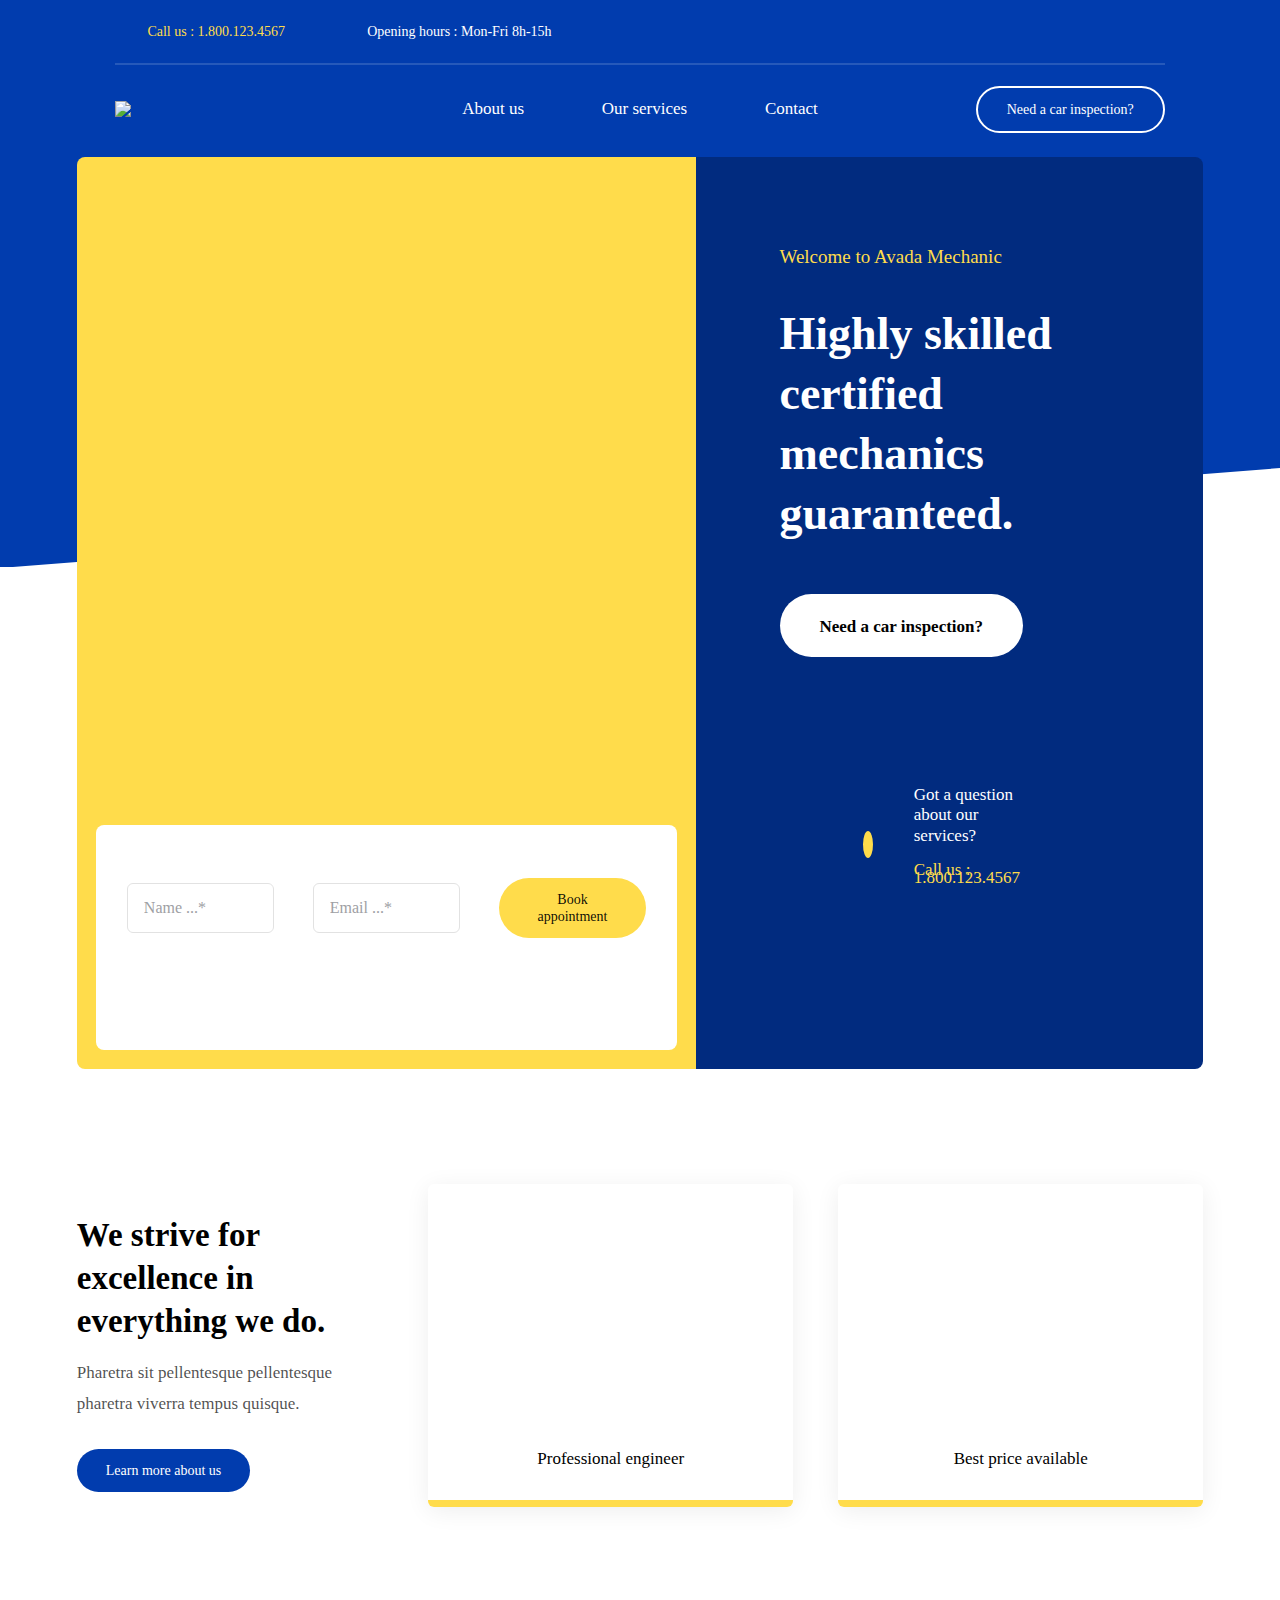
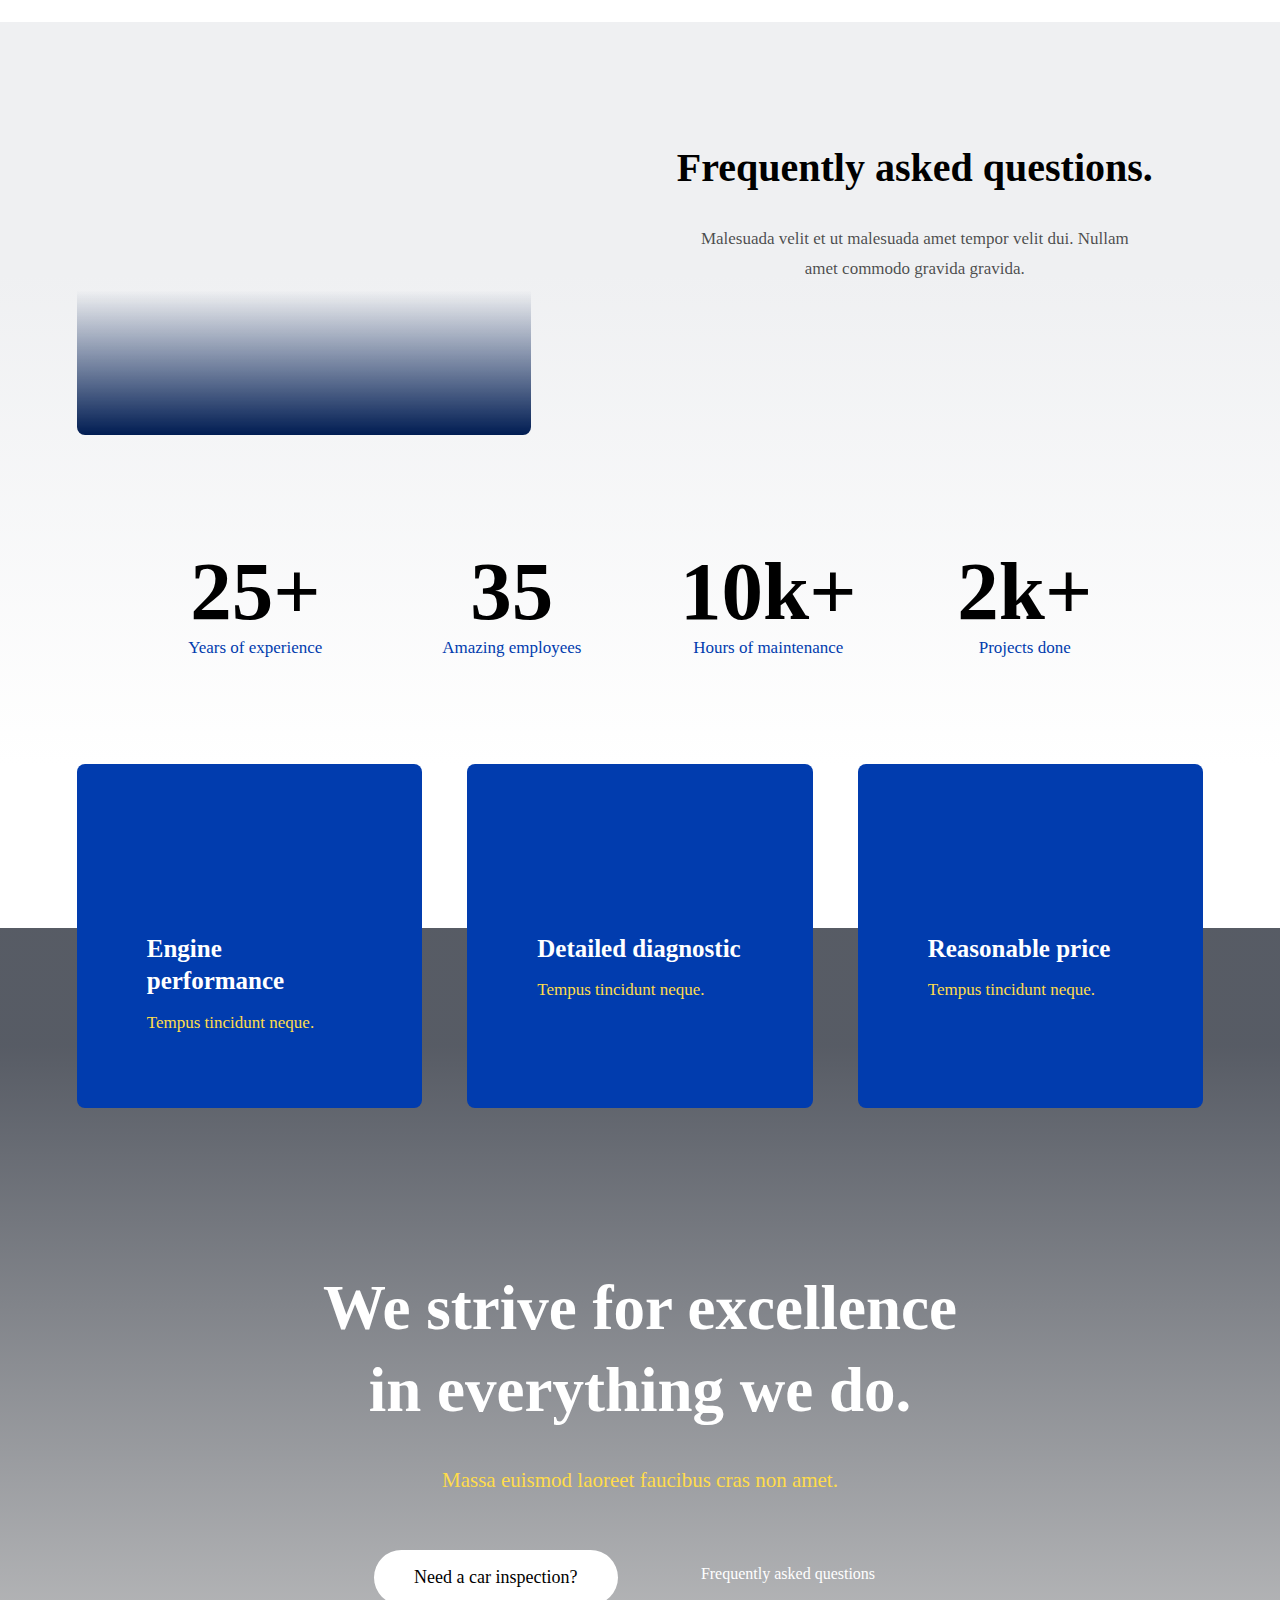
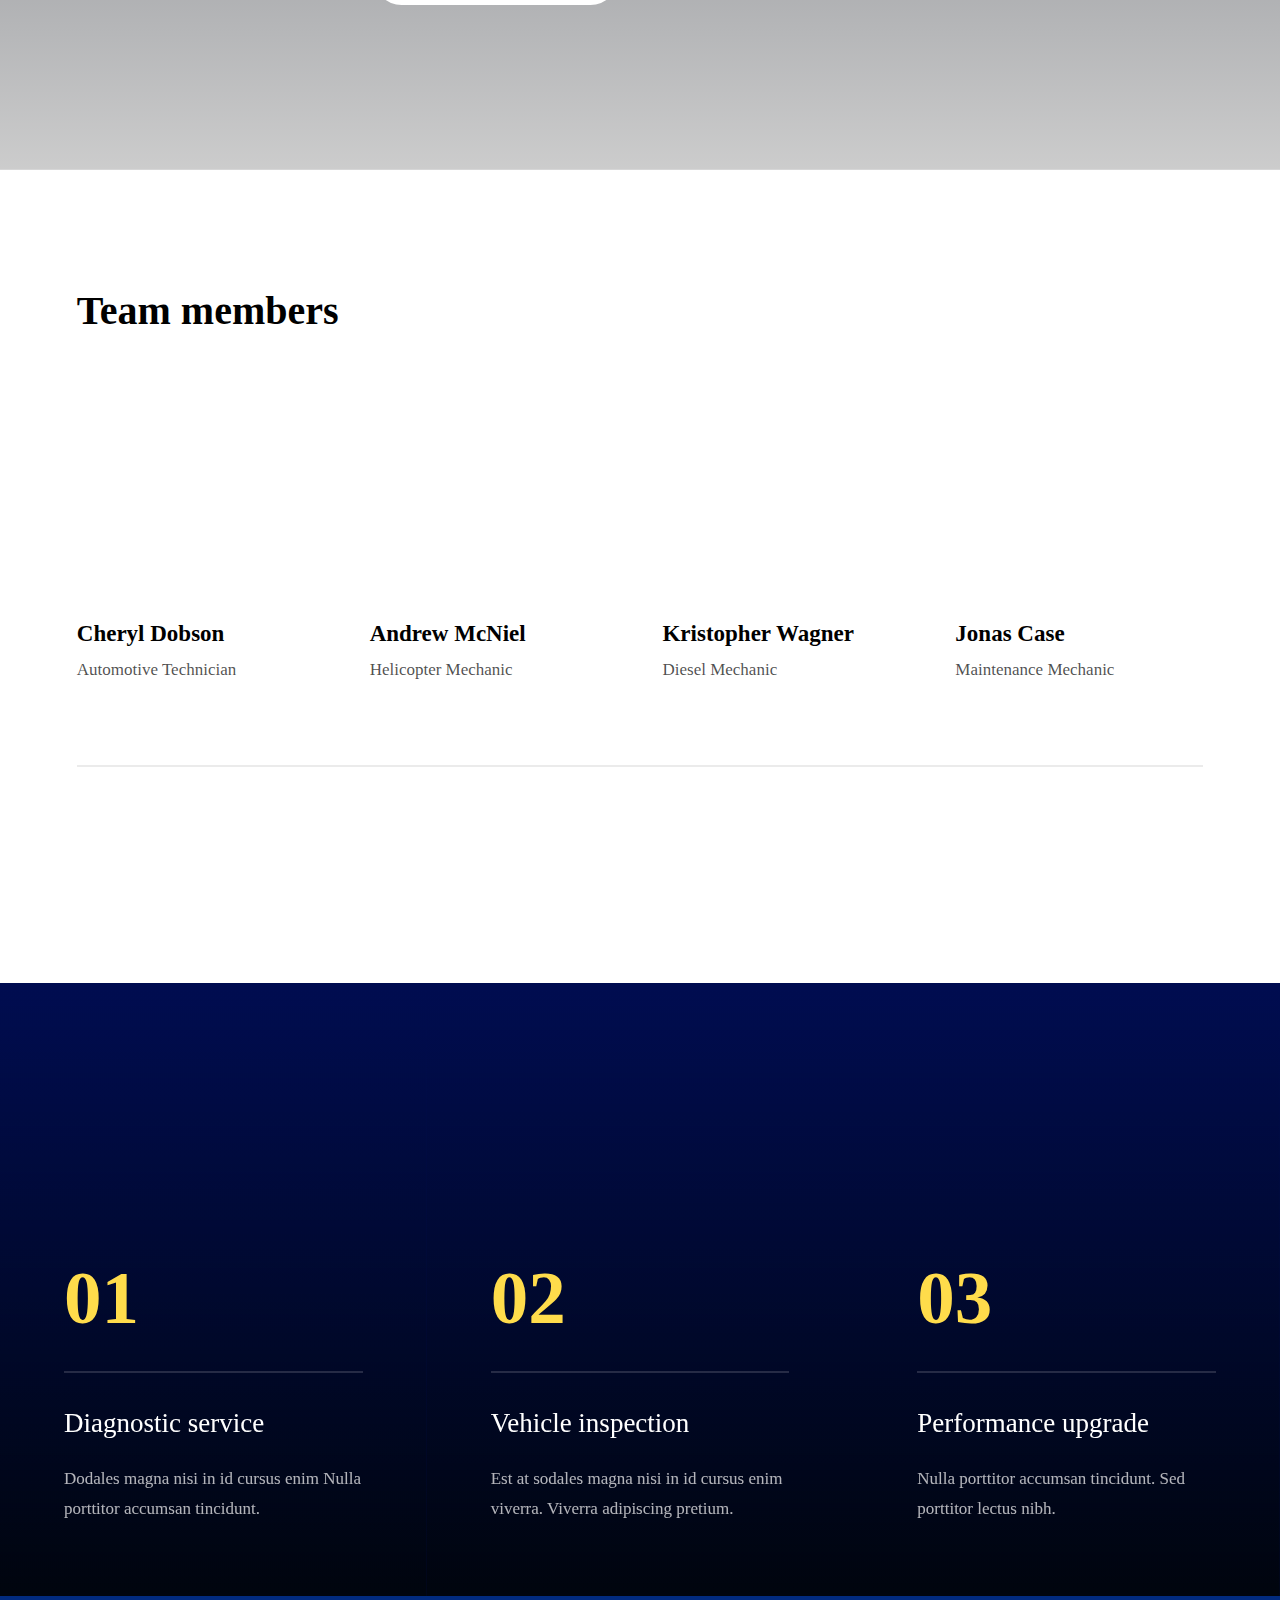
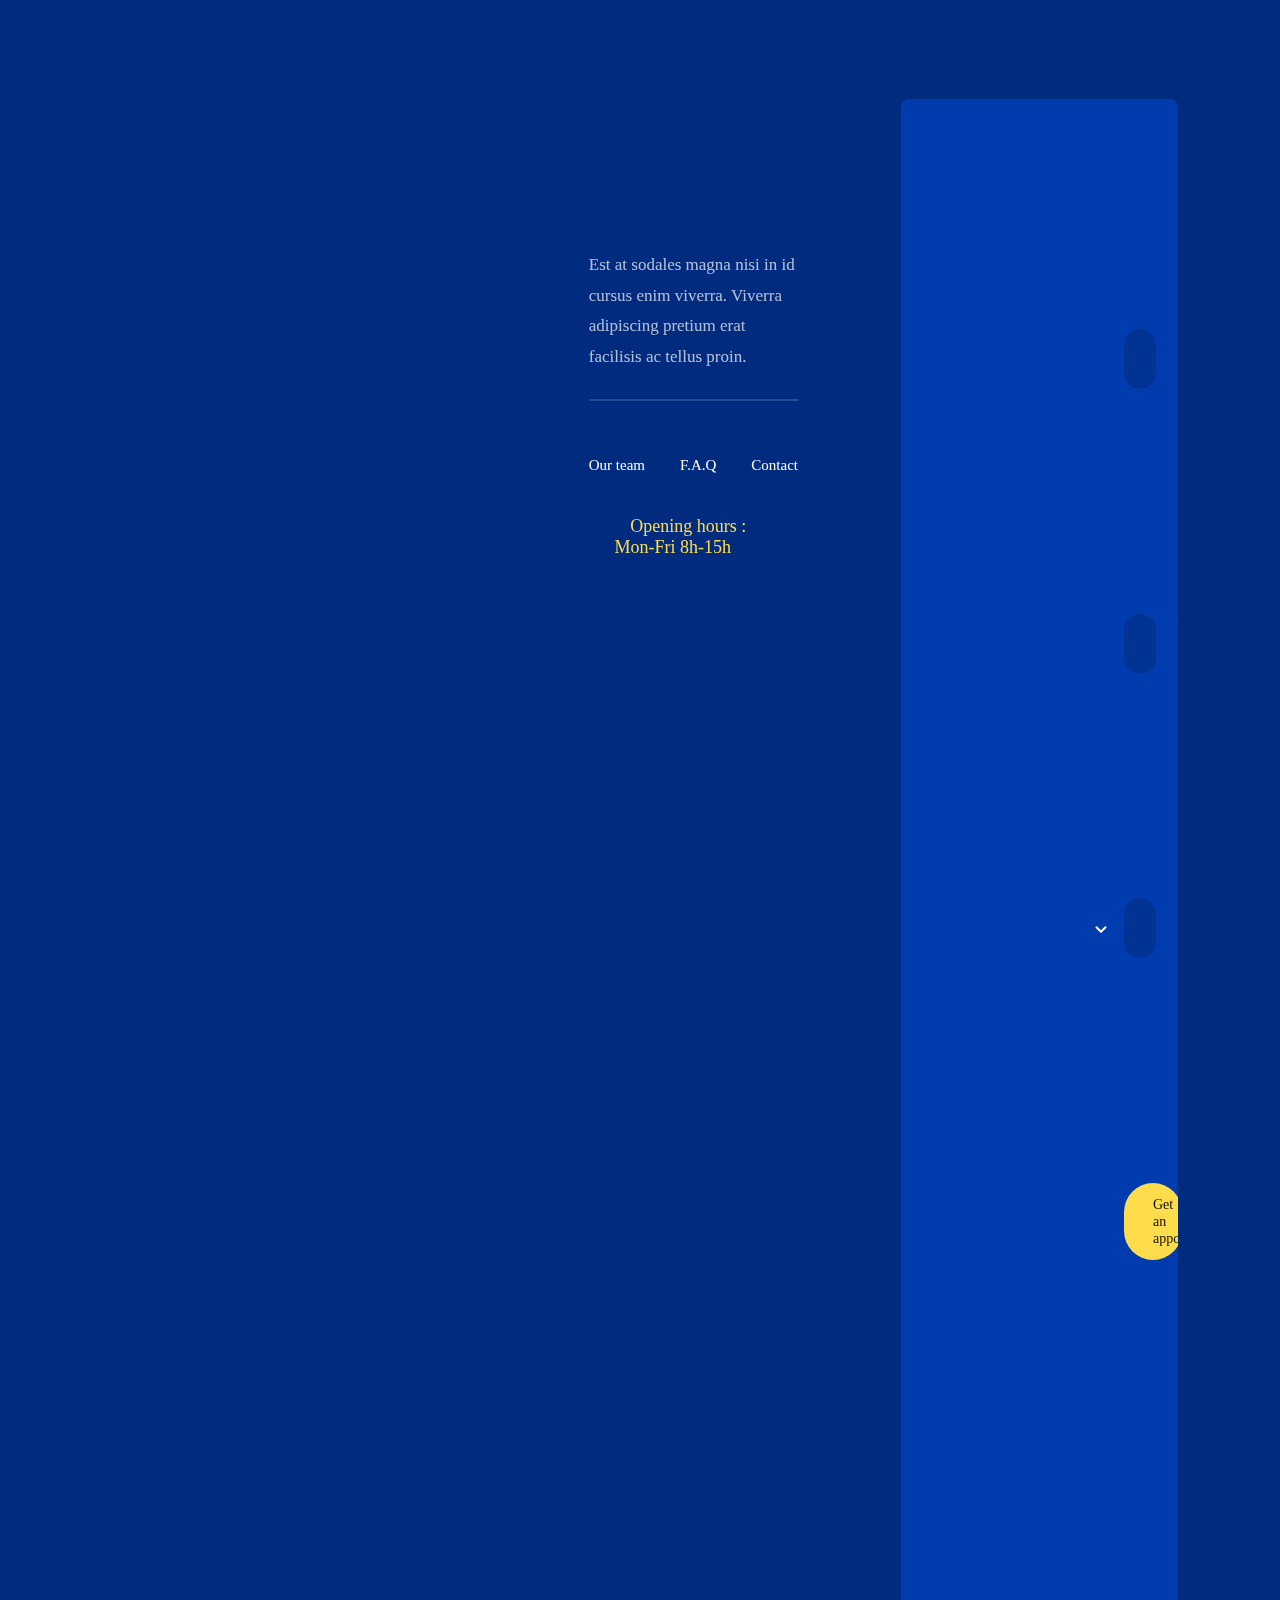
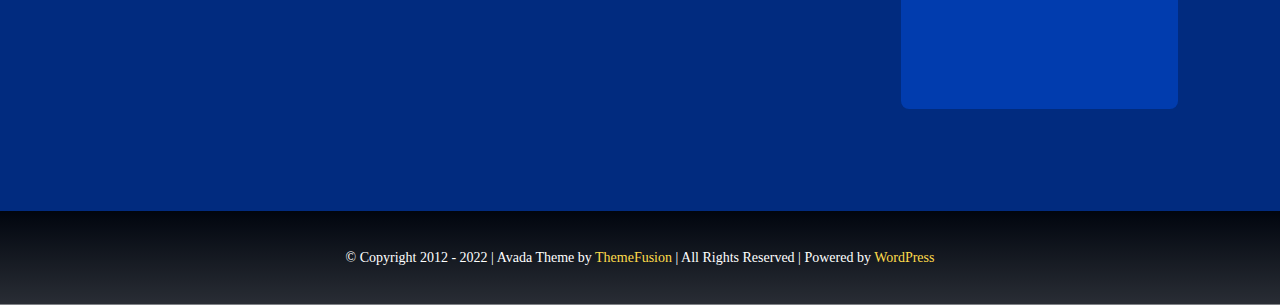
==== commit 651bfbfe: "first commit" ====
--- a/index.html
+++ b/index.html
@@ -1,135 +1,1162 @@
+<!-- Sample Source Code -->
+<!DOCTYPE html>
+<html>
+  <head>
+    <meta charset="utf-8">
+    <meta name="viewport" content="width=device-width">
+    <title>ctrlq </title>
+    <!DOCTYPE html>
+    <html class="avada-html-layout-wide avada-html-header-position-top avada-is-100-percent-template" lang="en-US" prefix="og: http://ogp.me/ns# fb: http://ogp.me/ns/fb#">
+      <head>
+        <meta http-equiv="X-UA-Compatible" content="IE=edge" />
+        <meta http-equiv="Content-Type" content="text/html; charset=utf-8" />
+        <meta name="viewport" content="width=device-width, initial-scale=1" />
+        <title>Avada Mechanic &#8211; Montir Era Online </title>
+        <meta name='robots' content='max-image-preview:large' />
+        <link rel='dns-prefetch' href='//s.w.org' />
+        <link rel="alternate" type="application/rss+xml" title="Avada Mechanic &raquo; Feed" href="https://pesanmontir.com/feed/" />
+        <link rel="alternate" type="application/rss+xml" title="Avada Mechanic &raquo; Comments Feed" href="https://pesanmontir.com/comments/feed/" />
+        <link rel="shortcut icon" href="https://avada.theme-fusion.com/mechanic/wp-content/uploads/sites/155/2021/02/favicon.jpg" type="image/x-icon" />
+        <meta property="og:title" content="Mechanic Home" />
+        <meta property="og:type" content="article" />
+        <meta property="og:url" content="https://pesanmontir.com/" />
+        <meta property="og:site_name" content="Avada Mechanic" />
+        <meta property="og:description" content="Welcome to Avada Mechanic
+                                                 Highly skilled certified mechanics guaranteed.
+                                                 Highly skilled certified mechanics guaranteed. Need a car inspection?
+                                                 Got a question about our services?
+                                                 Call us : 1.800.123.4567      Cras ultricies ligula sed magna dictum. We strive for excellence in everything we do.
+                                                 Pharetra sit" />
+        <meta property="og:image" content="https://avada.theme-fusion.com/mechanic/wp-content/uploads/sites/155/2021/05/mechanic-logo-svg.svg" />
+        <link rel='stylesheet' id='fusion-dynamic-css-css' href='asset/css/fusion-styles/a65b1fbfe795d07831ae76ccaacea817.min.css' type='text/css' media='all' />
+        <link rel="https://api.w.org/" href="https://pesanmontir.com/wp-json/" />
+        <link rel="alternate" type="application/json" href="https://pesanmontir.com/wp-json/wp/v2/pages/1277" />
+        <link rel="EditURI" type="application/rsd+xml" title="RSD" href="https://pesanmontir.com/xmlrpc.php?rsd" />
+        <link rel="wlwmanifest" type="application/wlwmanifest+xml" href="https://pesanmontir.com/wp-includes/wlwmanifest.xml" />
+        <meta name="generator" content="WordPress 5.8.3" />
+        <link rel="canonical" href="https://pesanmontir.com/" />
+        <link rel='shortlink' href='https://pesanmontir.com/' />
+        <link rel="alternate" type="application/json+oembed" href="https://pesanmontir.com/wp-json/oembed/1.0/embed?url=https%3A%2F%2Fpesanmontir.com%2F" />
+        <link rel="alternate" type="text/xml+oembed" href="https://pesanmontir.com/wp-json/oembed/1.0/embed?url=https%3A%2F%2Fpesanmontir.com%2F&#038;format=xml" />
+        <!-- Tambahan -->
+        <link rel='stylesheet' id='fusion-dynamic-css-css' href='asset/css/fusion-styles/css-fb-visibility.css' type='text/css' media='all' />
+        <link rel='stylesheet' id='fusion-dynamic-css-css' href='asset/css/fusion-styles/fusion-button.button.css' type='text/css' media='all' />
+        <link rel='stylesheet' id='fusion-dynamic-css-css' href='asset/css/fusion-styles/fusion-body.css' type='text/css' media='all' />
+        <link rel='stylesheet' id='fusion-dynamic-css-css' href='asset/css/fusion-styles/fusion-social.css' type='text/css' media='all' />
+        <link rel='stylesheet' id='fusion-dynamic-css-css' href='asset/css/fusion-styles/media-only-screen.css' type='text/css' media='all' />
+        <link rel='stylesheet' id='fusion-dynamic-css-css' href='asset/css/fusion-styles/accordian.css' type='text/css' media='all' />
+        <link rel='stylesheet' id='fusion-dynamic-css-css' href='asset/css/fusion-styles/fusion-form-form-wrapper.css' type='text/css' media='all' />
+        <link rel='stylesheet' id='fusion-dynamic-css-css' href='asset/css/fusion-styles/fusion-fullwidth.css' type='text/css' media='all' />
+        <link rel='stylesheet' id='fusion-dynamic-css-css' href='asset/css/fusion-styles/fb-icon.css' type='text/css' media='all' />
+      </head>
+  <body class="home page-template page-template-100-width page-template-100-width-php page page-id-1277 fusion-image-hovers fusion-pagination-sizing fusion-button_type-flat fusion-button_span-no fusion-button_gradient-linear avada-image-rollover-circle-yes avada-image-rollover-no fusion-body ltr fusion-sticky-header no-tablet-sticky-header no-mobile-sticky-header no-mobile-slidingbar no-mobile-totop fusion-disable-outline fusion-sub-menu-fade mobile-logo-pos-left layout-wide-mode avada-has-boxed-modal-shadow- layout-scroll-offset-full avada-has-zero-margin-offset-top fusion-top-header menu-text-align-center mobile-menu-design-classic fusion-show-pagination-text fusion-header-layout-v3 avada-responsive avada-footer-fx-none avada-menu-highlight-style-bar fusion-search-form-clean fusion-main-menu-search-overlay fusion-avatar-circle avada-dropdown-styles avada-blog-layout-large avada-blog-archive-layout-grid avada-header-shadow-no avada-menu-icon-position-left avada-has-megamenu-shadow avada-has-mobile-menu-search avada-has-main-nav-search-icon avada-has-breadcrumb-mobile-hidden avada-has-titlebar-hide avada-header-border-color-full-transparent avada-has-transparent-timeline_color avada-has-pagination-width_height avada-flyout-menu-direction-fade avada-ec-views-v1">
+    <a class="skip-link screen-reader-text" href="#content">Skip to content </a>
+    <div id="boxed-wrapper">
+      <div class="fusion-sides-frame"></div>
+      <div id="wrapper" class="fusion-wrapper">
+        <div id="home" style="position:relative;top:-1px;"></div>
+        <section class="fusion-tb-header">
+          <div class="fusion-fullwidth fullwidth-box fusion-builder-row-1 fusion-flex-container hundred-percent-fullwidth non-hundred-percent-height-scrolling" style="background-color: #013cae;background-position: center center;background-repeat: no-repeat;border-width: 0px 0px 0px 0px;border-color:#e2e2e2;border-style:solid;">
+            <div class="fusion-builder-row fusion-row fusion-flex-align-items-center" style="width:104% !important;max-width:104% !important;margin-left: calc(-4% / 2 );margin-right: calc(-4% / 2 );">
+              <div class="fusion-layout-column fusion_builder_column fusion-builder-column-0 fusion_builder_column_3_5 3_5 fusion-flex-column fusion-no-medium-visibility fusion-no-large-visibility">
+                <div class="fusion-column-wrapper fusion-flex-justify-content-flex-start fusion-content-layout-row" style="background-position:left top;background-repeat:no-repeat;-webkit-background-size:cover;-moz-background-size:cover;-o-background-size:cover;background-size:cover;padding: 0px 0px 0px 0px;">
+                  <div>
+                    <a class="fusion-button button-flat button-large button-custom button-1 fusion-button-default-span fusion-button-default-type fusion-no-small-visibility" target="_self">
+                      <i class="mechanic-phone button-icon-left" aria-hidden="true"></i>
+                      <span class="fusion-button-text">Call us : 1.800.123.4567 </span>
+                    </a>
+                  </div>
+                  <div>
+                    <a class="fusion-button button-flat fusion-button-default-size button-custom button-2 fusion-button-default-span fusion-button-default-type" target="_self">
+                      <i class="mechanic-watch button-icon-left" aria-hidden="true"></i>
+                      <span class="fusion-button-text">Opening hours : Mon-Fri 8h-15h </span>
+                    </a>
+                  </div>
+                </div>
+              </div>
+              <div class="fusion-layout-column fusion_builder_column fusion-builder-column-1 fusion_builder_column_3_5 3_5 fusion-flex-column fusion-no-small-visibility">
+                <div class="fusion-column-wrapper fusion-flex-justify-content-flex-start fusion-content-layout-row" style="background-position:left top;background-repeat:no-repeat;-webkit-background-size:cover;-moz-background-size:cover;-o-background-size:cover;background-size:cover;padding: 0px 0px 0px 0px;">
+                  <div>
+                    <a class="fusion-button button-flat button-large button-custom button-3 fusion-button-default-span fusion-button-default-type" target="_self">
+                      <i class="mechanic-phone button-icon-left" aria-hidden="true"></i>
+                      <span class="fusion-button-text">Call us : 1.800.123.4567 </span>
+                    </a>
+                  </div>
+                  <div>
+                    <a class="fusion-button button-flat fusion-button-default-size button-custom button-4 fusion-button-default-span fusion-button-default-type" target="_self">
+                      <i class="mechanic-watch button-icon-left" aria-hidden="true"></i>
+                      <span class="fusion-button-text">Opening hours : Mon-Fri 8h-15h </span>
+                    </a>
+                  </div>
+                </div>
+              </div>
+              <div class="fusion-layout-column fusion_builder_column fusion-builder-column-2 fusion_builder_column_2_5 2_5 fusion-flex-column fusion-no-small-visibility">
+                <div class="fusion-column-wrapper fusion-flex-justify-content-flex-end fusion-content-layout-row" style="background-position:left top;background-repeat:no-repeat;-webkit-background-size:cover;-moz-background-size:cover;-o-background-size:cover;background-size:cover;padding: 0px 0px 0px 0px;">
+                  <div class="fusion-social-links fusion-social-links-1">
+                    <div class="fusion-social-networks">
+                      <div class="fusion-social-networks-wrapper">
+                        <a class="fusion-social-network-icon fusion-tooltip fusion-facebook awb-icon-facebook" style="color:#fff;font-size:16px;" data-placement="bottom" data-title="Facebook" data-toggle="tooltip" title="Facebook" aria-label="facebook" target="_blank" rel="noopener noreferrer" href="#"></a>
+                        <a class="fusion-social-network-icon fusion-tooltip fusion-twitter awb-icon-twitter" style="color:#fff;font-size:16px;" data-placement="bottom" data-title="Twitter" data-toggle="tooltip" title="Twitter" aria-label="twitter" target="_blank" rel="noopener noreferrer" href="#"></a>
+                        <a class="fusion-social-network-icon fusion-tooltip fusion-instagram awb-icon-instagram" style="color:#fff;font-size:16px;" data-placement="bottom" data-title="Instagram" data-toggle="tooltip" title="Instagram" aria-label="instagram" target="_blank" rel="noopener noreferrer" href="#"></a>
+                        <a class="fusion-social-network-icon fusion-tooltip fusion-youtube awb-icon-youtube" style="color:#fff;font-size:16px;" data-placement="bottom" data-title="YouTube" data-toggle="tooltip" title="YouTube" aria-label="youtube" target="_blank" rel="noopener noreferrer" href="#"></a>
+                      </div>
+                    </div>
+                  </div>
+                </div>
+              </div>
+              <div class="fusion-layout-column fusion_builder_column fusion-builder-column-3 fusion_builder_column_1_1 1_1 fusion-flex-column">
+                <div class="fusion-column-wrapper fusion-flex-justify-content-flex-start fusion-content-layout-column" style="background-position:left top;background-repeat:no-repeat;-webkit-background-size:cover;-moz-background-size:cover;-o-background-size:cover;background-size:cover;padding: 0px 0px 0px 0px;">
+                  <div class="fusion-separator fusion-full-width-sep" style="align-self: center;margin-left: auto;margin-right: auto;width:100%;">
+                    <div class="fusion-separator-border sep-single sep-solid" style="border-color:rgba(255,255,255,0.15);border-top-width:2px;"></div>
+                  </div>
+                </div>
+              </div>
+            </div>
+          </div>
+          <div class="fusion-fullwidth fullwidth-box fusion-builder-row-2 fusion-flex-container hundred-percent-fullwidth non-hundred-percent-height-scrolling fusion-custom-z-index" style="background-color: #013cae;background-position: center center;background-repeat: no-repeat;border-width: 0px 0px 0px 0px;border-color:#e2e2e2;border-style:solid;">
+            <div class="fusion-builder-row fusion-row fusion-flex-align-items-center" style="width:calc( 100% + 10px ) !important;max-width:calc( 100% + 10px ) !important;margin-left: calc(-10px / 2 );margin-right: calc(-10px / 2 );">
+              <div class="fusion-layout-column fusion_builder_column fusion-builder-column-4 fusion_builder_column_1_4 1_4 fusion-flex-column">
+                <div class="fusion-column-wrapper fusion-flex-justify-content-flex-start fusion-content-layout-column" style="background-position:left top;background-repeat:no-repeat;-webkit-background-size:cover;-moz-background-size:cover;-o-background-size:cover;background-size:cover;padding: 0px 0px 0px 0px;">
+                  <div>
+                    <span class=" has-fusion-standard-logo fusion-imageframe imageframe-none imageframe-1 hover-type-none">
+                      <a class="fusion-no-lightbox" href="https://pesanmontir.com/" target="_self">
+                        <img src="https://avada.theme-fusion.com/mechanic/wp-content/uploads/sites/155/2021/05/mechanic-logo-svg.svg" srcset="https://avada.theme-fusion.com/mechanic/wp-content/uploads/sites/155/2021/05/mechanic-logo-svg.svg 1x" retina_url="" class="img-responsive fusion-standard-logo disable-lazyload" alt="Avada Mechanic Logo" />
+                      </a>
+                    </span>
+                  </div>
+                </div>
+              </div>
+              <div class="fusion-layout-column fusion_builder_column fusion-builder-column-5 fusion_builder_column_1_2 1_2 fusion-flex-column">
+                <div class="fusion-column-wrapper fusion-flex-justify-content-flex-start fusion-content-layout-column" style="background-position:left top;background-repeat:no-repeat;-webkit-background-size:cover;-moz-background-size:cover;-o-background-size:cover;background-size:cover;padding: 0px 0px 0px 0px;">
+                  <nav class="fusion-menu-element-wrapper direction-row mode-dropdown expand-method-hover submenu-mode-dropdown mobile-mode-collapse-to-button mobile-size-full-absolute icons-position-left dropdown-carets-yes has-active-border-bottom-no has-active-border-left-no has-active-border-right-no mobile-trigger-fullwidth-off mobile-indent-on mobile-justify-left main-justify-left loading mega-menu-loading expand-right submenu-transition-fade" aria-label="Menu" data-breakpoint="1265" data-count="0" data-transition-type="center" data-transition-time="300">
+                    <button type="button" class="avada-menu-mobile-menu-trigger no-text" onClick="fusionNavClickExpandBtn(this);" aria-expanded="false">
+                      <span class="inner">
+                        <span class="collapsed-nav-text">
+                          <span class="screen-reader-text">Toggle Navigation </span>
+                        </span>
+                        <span class="collapsed-nav-icon">
+                          <span class="collapsed-nav-icon-open mechanic-menu"></span>
+                          <span class="collapsed-nav-icon-close mechanic-close"></span>
+                        </span>
+                      </span>
+                    </button>
+                    <ul id="menu-mechanic-main-menu" class="fusion-menu fusion-custom-menu fusion-menu-element-list">
+                      <li id="menu-item-45" class="menu-item menu-item-type-post_type menu-item-object-page menu-item-has-children menu-item-45 fusion-dropdown-menu" data-item-id="45">
+                        <span class="background-default transition-center"></span>
+                        <span class="background-active transition-center"></span>
+                        <a href="about-us.html" class="fusion-background-highlight">
+                          <span class="menu-text">About us </span>
+                          <span class="fusion-open-nav-submenu"></span>
+                        </a>
+                        <button type="button" aria-label="Open submenu of About us" aria-expanded="false" class="fusion-open-nav-submenu fusion-open-nav-submenu-on-click" onclick="fusionNavClickExpandSubmenuBtn(this);"></button>
+                        <ul class="sub-menu">
+                          <li id="menu-item-974" class="menu-item menu-item-type-post_type menu-item-object-page menu-item-974 fusion-dropdown-submenu">
+                            <span class="background-default transition-center"></span>
+                            <span class="background-active transition-center"></span>
+                            <a href="about-us.html" class="fusion-background-highlight">
+                              <span>About us </span>
+                            </a>
+                          </li>
+                          <li id="menu-item-954" class="menu-item menu-item-type-post_type menu-item-object-page menu-item-954 fusion-dropdown-submenu">
+                            <span class="background-default transition-center"></span>
+                            <span class="background-active transition-center"></span>
+                            <a href="f-a-q.html" class="fusion-background-highlight">
+                              <span>F.A.Q </span>
+                            </a>
+                          </li>
+                          <li id="menu-item-980" class="menu-item menu-item-type-post_type menu-item-object-page menu-item-980 fusion-dropdown-submenu">
+                            <span class="background-default transition-center"></span>
+                            <span class="background-active transition-center"></span>
+                            <a href="our-team.html" class="fusion-background-highlight">
+                              <span>Our team </span>
+                            </a>
+                          </li>
+                        </ul>
+                      </li>
+                      <li id="menu-item-46" class="menu-item menu-item-type-post_type menu-item-object-page menu-item-has-children menu-item-46 fusion-dropdown-menu" data-item-id="46">
+                        <span class="background-default transition-center"></span>
+                        <span class="background-active transition-center"></span>
+                        <a href="https://pesanmontir.com/our-services/" class="fusion-background-highlight">
+                          <span class="menu-text">Our services </span>
+                          <span class="fusion-open-nav-submenu"></span>
+                        </a>
+                        <button type="button" aria-label="Open submenu of Our services" aria-expanded="false" class="fusion-open-nav-submenu fusion-open-nav-submenu-on-click" onclick="fusionNavClickExpandSubmenuBtn(this);"></button>
+                        <ul class="sub-menu">
+                          <li id="menu-item-679" class="menu-item menu-item-type-post_type menu-item-object-page menu-item-679 fusion-dropdown-submenu">
+                            <span class="background-default transition-center"></span>
+                            <span class="background-active transition-center"></span>
+                            <a href="https://pesanmontir.com/mechanical-engineering/" class="fusion-background-highlight">
+                              <span>Mechanical engineering </span>
+                            </a>
+                          </li>
+                          <li id="menu-item-886" class="menu-item menu-item-type-post_type menu-item-object-page menu-item-886 fusion-dropdown-submenu">
+                            <span class="background-default transition-center"></span>
+                            <span class="background-active transition-center"></span>
+                            <a href="https://pesanmontir.com/general-mechanic/" class="fusion-background-highlight">
+                              <span>General mechanic </span>
+                            </a>
+                          </li>
+                          <li id="menu-item-896" class="menu-item menu-item-type-post_type menu-item-object-page menu-item-896 fusion-dropdown-submenu">
+                            <span class="background-default transition-center"></span>
+                            <span class="background-active transition-center"></span>
+                            <a href="https://pesanmontir.com/maintenance-mechanic/" class="fusion-background-highlight">
+                              <span>Maintenance mechanic </span>
+                            </a>
+                          </li>
+                          <li id="menu-item-897" class="menu-item menu-item-type-post_type menu-item-object-page menu-item-897 fusion-dropdown-submenu">
+                            <span class="background-default transition-center"></span>
+                            <span class="background-active transition-center"></span>
+                            <a href="https://pesanmontir.com/car-mechanic/" class="fusion-background-highlight">
+                              <span>Car mechanic </span>
+                            </a>
+                          </li>
+                        </ul>
+                      </li>
+                      <li id="menu-item-44" class="menu-item menu-item-type-post_type menu-item-object-page menu-item-44" data-item-id="44">
+                        <span class="background-default transition-center"></span>
+                        <span class="background-active transition-center"></span>
+                        <a href="https://pesanmontir.com/contact/" class="fusion-background-highlight">
+                          <span class="menu-text">Contact </span>
+                        </a>
+                      </li>
+                    </ul>
+                  </nav>
+                </div>
+              </div>
+              <div class="fusion-layout-column fusion_builder_column fusion-builder-column-6 fusion_builder_column_1_4 1_4 fusion-flex-column">
+                <div class="fusion-column-wrapper fusion-flex-justify-content-flex-start fusion-content-layout-column" style="background-position:left top;background-repeat:no-repeat;-webkit-background-size:cover;-moz-background-size:cover;-o-background-size:cover;background-size:cover;padding: 0px 0px 0px 0px;">
+                  <div class="sm-text-align-left" style="text-align:right;">
+                    <a class="fusion-button button-flat fusion-button-default-size button-custom button-5 fusion-button-span-yes fusion-button-default-type fusion-no-medium-visibility fusion-no-large-visibility" target="_self" href="https://pesanmontir.com/contact/">
+                      <span class="fusion-button-text">Need a car inspection? </span>
+                    </a>
+                  </div>
+                  <div class="sm-text-align-left" style="text-align:right;">
+                    <a class="fusion-button button-flat fusion-button-default-size button-custom button-6 fusion-button-default-span fusion-button-default-type fusion-no-small-visibility" target="_self" href="https://pesanmontir.com/contact/">
+                      <span class="fusion-button-text">Need a car inspection? </span>
+                    </a>
+                  </div>
+                </div>
+              </div>
+            </div>
+          </div>
+          <div class="fusion-fullwidth fullwidth-box fusion-builder-row-3 fusion-flex-container nonhundred-percent-fullwidth non-hundred-percent-height-scrolling" style="background-color: #013cae;background-position: center center;background-repeat: no-repeat;border-width: 0px 0px 0px 0px;border-color:#e2e2e2;border-style:solid;">
+            <div class="fusion-builder-row fusion-row fusion-flex-align-items-flex-start" style="max-width:1424.8px;margin-left: calc(-4% / 2 );margin-right: calc(-4% / 2 );">
+              <div class="fusion-layout-column fusion_builder_column fusion-builder-column-7 fusion_builder_column_1_1 1_1 fusion-flex-column">
+                <div class="fusion-column-wrapper fusion-flex-justify-content-flex-start fusion-content-layout-column" style="background-position:left top;background-repeat:no-repeat;-webkit-background-size:cover;-moz-background-size:cover;-o-background-size:cover;background-size:cover;padding: 0px 0px 0px 0px;">
+                  <div class="fusion-section-separator section-separator slant fusion-section-separator-1">
+                    <div class="fusion-section-separator-svg fusion-section-separator-fullwidth" style="padding:0;">
+                      <svg class="fusion-slant-candy" xmlns="http://www.w3.org/2000/svg" version="1.1" width="100%" height="100" viewBox="0 0 100 100" preserveAspectRatio="none" style="fill:#ffffff;padding:0;margin-bottom:-3px;display:block">
+                        <path d="M100 0 L0 100 L101 100 Z"></path>
+                      </svg>
+                    </div>
+                    <div class="fusion-section-separator-spacer fusion-section-separator-fullwidth">
+                      <div class="fusion-section-separator-spacer-height" style="height:99px;"></div>
+                    </div>
+                  </div>
+                </div>
+              </div>
+            </div>
+          </div>
+        </section>
+        <div id="sliders-container" class="fusion-slider-visibility"></div>
+        <main id="main" class="clearfix width-100">
+          <div class="fusion-row" style="max-width:100%;">
+            <section id="content" class="full-width">
+              <div id="post-1277" class="post-1277 page type-page status-publish hentry">
+                <span class="entry-title rich-snippet-hidden">Mechanic Home </span>
+                <span class="vcard rich-snippet-hidden">
+                  <span class="fn">
+                    <a href="https://pesanmontir.com/author/louisther@pesanmontir.com/" title="Posts by louisther@pesanmontir.com" rel="author">louisther@pesanmontir.com </a>
+                  </span>
+                </span>
+                <span class="updated rich-snippet-hidden">2021-07-19T06:00:27+00:00 </span>
+                <div class="post-content">
+                  <div class="fusion-fullwidth fullwidth-box fusion-builder-row-4 fusion-flex-container hundred-percent-fullwidth non-hundred-percent-height-scrolling" style="background-color: rgba(255,255,255,0);background-position: center center;background-repeat: no-repeat;border-width: 0px 0px 0px 0px;border-color:#e2e2e2;border-style:solid;">
+                    <div class="fusion-builder-row fusion-row fusion-flex-align-items-stretch" style="width:calc( 100% + 0px ) !important;max-width:calc( 100% + 0px ) !important;margin-left: calc(-0px / 2 );margin-right: calc(-0px / 2 );">
+                      <div class="fusion-layout-column fusion_builder_column fusion-builder-column-8 fusion-flex-column">
+                        <div class="fusion-column-wrapper lazyload fusion-flex-justify-content-flex-end fusion-content-layout-column fusion-empty-dims-bg-image" style="background-position:center center;background-repeat:no-repeat;-webkit-background-size:cover;-moz-background-size:cover;-o-background-size:cover;background-size:cover;border-radius:8px 0px 0px 8px;background-color:#ffdc4b;border-radius:8px 0px 0px 8px;overflow:hidden;padding: 1.5vw 1.5vw 1.5vw 1.5vw;" data-bg-url="http://pesanmontir.com/wp-content/uploads/2021/05/hero-4.jpg" data-bg="http://pesanmontir.com/wp-content/uploads/2021/05/hero-4.jpg">
+                          <div class="fusion-builder-row fusion-builder-row-inner fusion-row fusion-flex-align-items-stretch" style="width:calc( 100% + 0px ) !important;max-width:calc( 100% + 0px ) !important;margin-left: calc(-0px / 2 );margin-right: calc(-0px / 2 );">
+                            <div class="fusion-layout-column fusion_builder_column_inner fusion-builder-nested-column-0 fusion_builder_column_inner_1_1 1_1 fusion-flex-column">
+                              <div class="fusion-column-wrapper fusion-flex-justify-content-flex-start fusion-content-layout-column" style="background-position:left top;background-repeat:no-repeat;-webkit-background-size:cover;-moz-background-size:cover;-o-background-size:cover;background-size:cover;border-radius:8px 8px 8px 8px;background-color:#ffffff;border-radius:8px 8px 8px 8px;overflow:hidden;padding: 1.5vw 1.5vw .5vw 1.5vw;">
+                                <div class="fusion-form fusion-form-builder fusion-form-form-wrapper fusion-form-106" data-form-id="106" data-config="{&quot;form_id&quot;:&quot;106&quot;,&quot;form_post_id&quot;:&quot;106&quot;,&quot;post_id&quot;:1277,&quot;form_type&quot;:&quot;database&quot;,&quot;confirmation_type&quot;:&quot;&quot;,&quot;redirect_url&quot;:&quot;&quot;,&quot;field_labels&quot;:{&quot;name&quot;:&quot;&quot;,&quot;email&quot;:&quot;&quot;},&quot;field_logics&quot;:{&quot;name&quot;:&quot;&quot;,&quot;email&quot;:&quot;&quot;}}">
+                                  <form action="https://pesanmontir.com/" method="method" class="fusion-form fusion-form-106">
+                                    <div class="fusion-fullwidth fullwidth-box fusion-builder-row-4-1 fusion-flex-container nonhundred-percent-fullwidth non-hundred-percent-height-scrolling" style="background-color: rgba(255,255,255,0);background-position: center center;background-repeat: no-repeat;border-width: 0px 0px 0px 0px;border-color:#e2e2e2;border-style:solid;">
+                                      <div class="fusion-builder-row fusion-row fusion-flex-align-items-center" style="width:calc( 100% + 15px ) !important;max-width:calc( 100% + 15px ) !important;margin-left: calc(-15px / 2 );margin-right: calc(-15px / 2 );">
+                                        <div class="fusion-layout-column fusion_builder_column fusion-builder-column-9 fusion_builder_column_1_3 1_3 fusion-flex-column">
+                                          <div class="fusion-column-wrapper fusion-flex-justify-content-flex-start fusion-content-layout-column" style="background-position:left top;background-repeat:no-repeat;-webkit-background-size:cover;-moz-background-size:cover;-o-background-size:cover;background-size:cover;padding: 0px 0px 0px 0px;">
+                                            <div class="fusion-form-field fusion-form-text-field fusion-form-label-above" data-form-id="106">
+                                              <input type="text" name="name" id="name" value="" class="fusion-form-input" required="true" aria-required="true" placeholder="Name ...*" data-holds-private-data="false" minlength="0" />
+                                            </div>
+                                          </div>
+                                        </div>
+                                        <div class="fusion-layout-column fusion_builder_column fusion-builder-column-10 fusion_builder_column_1_3 1_3 fusion-flex-column">
+                                          <div class="fusion-column-wrapper fusion-flex-justify-content-flex-start fusion-content-layout-column" style="background-position:left top;background-repeat:no-repeat;-webkit-background-size:cover;-moz-background-size:cover;-o-background-size:cover;background-size:cover;padding: 0px 0px 0px 0px;">
+                                            <div class="fusion-form-field fusion-form-email-field fusion-form-label-above" data-form-id="106">
+                                              <input type="email" name="email" id="email" value="" class="fusion-form-input" required="true" aria-required="true" placeholder="Email ...*" data-holds-private-data="false" />
+                                            </div>
+                                          </div>
+                                        </div>
+                                        <div class="fusion-layout-column fusion_builder_column fusion-builder-column-11 fusion_builder_column_1_3 1_3 fusion-flex-column">
+                                          <div class="fusion-column-wrapper fusion-flex-justify-content-flex-start fusion-content-layout-column" style="background-position:left top;background-repeat:no-repeat;-webkit-background-size:cover;-moz-background-size:cover;-o-background-size:cover;background-size:cover;padding: 0px 0px 0px 0px;">
+                                            <div class="fusion-form-field fusion-form-submit-field fusion-form-label-above appointment-btn" data-form-id="106">
+                                              <div>
+                                                <button type="submit" class="fusion-button button-flat fusion-button-default-size button-custom button-7 fusion-button-span-yes appointment-btn form-form-submit button-default" data-form-number="106" tabindex="">
+                                                  <span class="fusion-button-text">Book appointment </span>
+                                                </button>
+                                              </div>
+                                            </div>
+                                          </div>
+                                        </div>
+                                        <div class="fusion-layout-column fusion_builder_column fusion-builder-column-12 fusion_builder_column_1_1 1_1 fusion-flex-column">
+                                          <div class="fusion-column-wrapper fusion-flex-justify-content-flex-start fusion-content-layout-column" style="background-position:left top;background-repeat:no-repeat;-webkit-background-size:cover;-moz-background-size:cover;-o-background-size:cover;background-size:cover;padding: 0px 0px 0px 0px;">
+                                            <div class="form-submission-notices" id="fusion-notices-1">
+                                              <div class="fusion-alert alert success alert-success fusion-alert-center fusion-form-response fusion-form-response-success alert-dismissable" style="background-color:rgba(18,184,120,0.1);color:#12b878;border-color:#12b878;border-width:1px;">
+                                                <button type="button" class="close toggle-alert" data-dismiss="alert" aria-label="Close">&times; </button>
+                                                <div class="fusion-alert-content-wrapper">
+                                                  <span class="alert-icon">
+                                                    <i class="fa-lg fa fa-check-circle" aria-hidden="true"></i>
+                                                  </span>
+                                                  <span class="fusion-alert-content">Thank you for your message. It has been sent. </span>
+                                                </div>
+                                              </div>
+                                              <div class="fusion-alert alert error alert-danger fusion-alert-center fusion-form-response fusion-form-response-error alert-dismissable" style="background-color:rgba(219,75,104,0.1);color:#db4b68;border-color:#db4b68;border-width:1px;">
+                                                <button type="button" class="close toggle-alert" data-dismiss="alert" aria-label="Close">&times; </button>
+                                                <div class="fusion-alert-content-wrapper">
+                                                  <span class="alert-icon">
+                                                    <i class="fa-lg fa fa-exclamation-triangle" aria-hidden="true"></i>
+                                                  </span>
+                                                  <span class="fusion-alert-content">There was an error trying to send your message. Please try again later. </span>
+                                                </div>
+                                              </div>
+                                            </div>
+                                          </div>
+                                        </div>
+                                      </div>
+                                    </div>
+                                    <input type="hidden" name="fusion_privacy_store_ip_ua" value="false">
+                                    <input type="hidden" name="fusion_privacy_expiration_interval" value="48">
+                                    <input type="hidden" name="privacy_expiration_action" value="anonymize">
+                                  </form>
+                                </div>
+                              </div>
+                            </div>
+                          </div>
+                        </div>
+                      </div>
+                      <div class="fusion-layout-column fusion_builder_column fusion-builder-column-13 fusion-flex-column">
+                        <div class="fusion-column-wrapper fusion-flex-justify-content-flex-start fusion-content-layout-column" style="background-position:left top;background-repeat:no-repeat;-webkit-background-size:cover;-moz-background-size:cover;-o-background-size:cover;background-size:cover;border-radius:0px 8px 8px 0px;background-color:#012b7f;border-radius:0px 8px 8px 0px;overflow:hidden;padding: 6.5vw 6.5vw 6.5vw 6.5vw;">
+                          <div class="fusion-text fusion-text-1" style="font-size:19px;color:#ffdc4b;">
+                            <p>Welcome to Avada Mechanic </p>
+                          </div>
+                          <div class="fusion-title title fusion-title-1 fusion-no-small-visibility fusion-no-medium-visibility fusion-sep-none fusion-title-text fusion-title-size-one" style="font-size:46px;margin-top:10px;margin-right:0px;margin-bottom:50px;margin-left:0px;">
+                            <h1 class="title-heading-left" style="margin:0;font-size:1em;color:#ffffff;line-height:1.3em;">Highly skilled certified mechanics guaranteed. </h1>
+                          </div>
+                          <div class="fusion-title title fusion-title-2 fusion-no-large-visibility fusion-sep-none fusion-title-text fusion-title-size-one" style="font-size:40px;margin-top:10px;margin-right:0px;margin-bottom:50px;margin-left:0px;">
+                            <h1 class="title-heading-left" style="margin:0;font-size:1em;color:#ffffff;line-height:1.3em;">Highly skilled certified mechanics guaranteed. </h1>
+                          </div>
+                          <div>
+                            <a class="fusion-button button-flat button-large button-custom button-8 fusion-button-default-span fusion-button-default-type custom-hero-btn" target="_self" href="https://pesanmontir.com/contact/" style="margin-bottom:45px;">
+                              <span class="fusion-button-text">Need a car inspection? </span>
+                            </a>
+                          </div>
+                          <div class="fusion-builder-row fusion-builder-row-inner fusion-row fusion-flex-align-items-stretch" style="width:calc( 100% + 0px ) !important;max-width:calc( 100% + 0px ) !important;margin-left: calc(-0px / 2 );margin-right: calc(-0px / 2 );">
+                            <div class="fusion-layout-column fusion_builder_column_inner fusion-builder-nested-column-1 fusion-flex-column fusion-flex-align-self-stretch">
+                              <div class="fusion-column-wrapper fusion-flex-justify-content-center fusion-content-layout-column" style="background-position:left top;background-repeat:no-repeat;-webkit-background-size:cover;-moz-background-size:cover;-o-background-size:cover;background-size:cover;padding: 0px 0px 0px 0px;">
+                                <div>
+                                  <style>
+                                    .imageframe-liftup.imageframe-2:before {
+                                      border-radius: 50%;
+                                    }
+                                  </style>
+                                  <div class="awb-image-frame awb-image-frame-2 imageframe-liftup imageframe-2">
+                                    <span class=" fusion-imageframe imageframe-none imageframe-2" style="border:5px solid #ffdc4b;border-radius:50%;">
+                                      <img width="200" height="200" alt="avatar-1" title="Woman smiling" src="data:image/svg+xml,%3Csvg%20xmlns%3D%27http%3A%2F%2Fwww.w3.org%2F2000%2Fsvg%27%20width%3D%27200%27%20height%3D%27200%27%20viewBox%3D%270%200%20200%20200%27%3E%3Crect%20width%3D%27200%27%20height%3D%27200%27%20fill-opacity%3D%220%22%2F%3E%3C%2Fsvg%3E" data-orig-src="http://pesanmontir.com/wp-content/uploads/2021/01/avatar-1.jpg" class="lazyload img-responsive wp-image-92" />
+                                    </span>
+                                  </div>
+                                </div>
+                              </div>
+                            </div>
+                            <div class="fusion-layout-column fusion_builder_column_inner fusion-builder-nested-column-2 fusion-flex-column fusion-flex-align-self-stretch">
+                              <div class="fusion-column-wrapper fusion-flex-justify-content-center fusion-content-layout-column" style="background-position:left top;background-repeat:no-repeat;-webkit-background-size:cover;-moz-background-size:cover;-o-background-size:cover;background-size:cover;padding: 20px 0px 0px 0px;">
+                                <div class="fusion-text fusion-text-2" style="line-height:1.2em;color:#ffffff;">
+                                  <p>Got a question about our services? </p>
+                                </div>
+                                <div class="fusion-text fusion-text-3" style="line-height:0.5em;color:#ffdc4b;">
+                                  <p>Call us : 1.800.123.4567 </p>
+                                </div>
+                              </div>
+                            </div>
+                          </div>
+                        </div>
+                      </div>
+                    </div>
+                  </div>
+                  <div class="fusion-fullwidth fullwidth-box fusion-builder-row-5 fusion-flex-container nonhundred-percent-fullwidth non-hundred-percent-height-scrolling" style="background-color: rgba(255,255,255,0);background-position: center center;background-repeat: no-repeat;border-width: 0px 0px 0px 0px;border-color:#e2e2e2;border-style:solid;">
+                    <div class="fusion-builder-row fusion-row fusion-flex-align-items-flex-start" style="max-width:1424.8px;margin-left: calc(-4% / 2 );margin-right: calc(-4% / 2 );">
+                      <div class="fusion-layout-column fusion_builder_column fusion-builder-column-14 fusion-flex-column">
+                        <div class="fusion-column-wrapper fusion-flex-justify-content-flex-start fusion-content-layout-column" style="background-position:left top;background-repeat:no-repeat;-webkit-background-size:cover;-moz-background-size:cover;-o-background-size:cover;background-size:cover;padding: 20px 0px 0px 0px;">
+                          <div class="fusion-title title fusion-title-3 fusion-no-large-visibility fusion-sep-none fusion-title-text fusion-title-size-two" style="font-size:25px;margin-top:10px;margin-right:0px;margin-bottom:15px;margin-left:0px;">
+                            <h2 class="title-heading-left" style="margin:0;font-size:1em;line-height:1.3em;">Cras ultricies ligula sed magna dictum. </h2>
+                          </div>
+                          <div class="fusion-title title fusion-title-4 fusion-no-small-visibility fusion-no-medium-visibility fusion-sep-none fusion-title-text fusion-title-size-two" style="font-size:33px;margin-top:10px;margin-right:0px;margin-bottom:15px;margin-left:0px;">
+                            <h2 class="title-heading-left" style="margin:0;font-size:1em;line-height:1.3em;">We strive for excellence in everything we do. </h2>
+                          </div>
+                          <div class="fusion-text fusion-text-4">
+                            <p>Pharetra sit pellentesque pellentesque pharetra viverra tempus quisque. </p>
+                          </div>
+                          <div>
+                            <a class="fusion-button button-flat fusion-button-default-size button-default button-9 fusion-button-default-span fusion-button-default-type" target="_self" href="about-us.html" style="margin-top:10px;">
+                              <span class="fusion-button-text">Learn more about us </span>
+                            </a>
+                          </div>
+                        </div>
+                      </div>
+                      <div class="fusion-layout-column fusion_builder_column fusion-builder-column-15 fusion-flex-column fusion-column-inner-bg-wrapper">
+                        <div class="fusion-column-wrapper fusion-column-has-shadow fusion-flex-justify-content-flex-start fusion-content-layout-column" style="border-width: 0 0 7px 0;border-color:#ffdc4b;border-style:solid;border-radius:6px 6px 6px 6px;overflow:hidden;box-shadow:0px 4px 25px 0px rgba(0,0,0,0.07);;padding: 0px 0px 0px 0px;">
+                          <div>
+                            <span class=" fusion-imageframe imageframe-none imageframe-3 hover-type-none">
+                              <img width="860" height="538" alt="box-1" title="Woman holding tool" src="data:image/svg+xml,%3Csvg%20xmlns%3D%27http%3A%2F%2Fwww.w3.org%2F2000%2Fsvg%27%20width%3D%27860%27%20height%3D%27538%27%20viewBox%3D%270%200%20860%20538%27%3E%3Crect%20width%3D%27860%27%20height%3D%27538%27%20fill-opacity%3D%220%22%2F%3E%3C%2Fsvg%3E" data-orig-src="http://pesanmontir.com/wp-content/uploads/2021/01/box-1.jpg" class="lazyload img-responsive wp-image-128" />
+                            </span>
+                          </div>
+                          <div class="fusion-title title fusion-title-5 fusion-sep-none fusion-title-center fusion-title-text fusion-title-size-three" style="font-size:17px;margin-top:35px;margin-right:0px;margin-bottom:30px;margin-left:0px;">
+                            <h3 class="title-heading-center" style="font-family:&quot;Epilogue&quot;;font-weight:500;margin:0;font-size:1em;">Professional engineer </h3>
+                          </div>
+                        </div>
+                        <span class="fusion-column-inner-bg hover-type-none" style="overflow:hidden;border-radius:6px 6px 6px 6px;;">
+                          <a class="fusion-column-anchor" href="about-us.html">
+                            <span class="fusion-column-inner-bg-image" style="background-color:#ffffff;background-position:left top;background-repeat:no-repeat;-webkit-background-size:cover;-moz-background-size:cover;-o-background-size:cover;background-size:cover;border-radius:6px 6px 6px 6px;"></span>
+                          </a>
+                        </span>
+                      </div>
+                      <div class="fusion-layout-column fusion_builder_column fusion-builder-column-16 fusion-flex-column fusion-column-inner-bg-wrapper">
+                        <div class="fusion-column-wrapper fusion-column-has-shadow fusion-flex-justify-content-flex-start fusion-content-layout-column" style="border-width: 0 0 7px 0;border-color:#ffdc4b;border-style:solid;border-radius:6px 6px 6px 6px;overflow:hidden;box-shadow:0px 4px 25px 0px rgba(0,0,0,0.07);;padding: 0px 0px 0px 0px;">
+                          <div>
+                            <span class=" fusion-imageframe imageframe-none imageframe-4 hover-type-none">
+                              <img width="860" height="538" alt="box-2" title="Man fixing car" src="data:image/svg+xml,%3Csvg%20xmlns%3D%27http%3A%2F%2Fwww.w3.org%2F2000%2Fsvg%27%20width%3D%27860%27%20height%3D%27538%27%20viewBox%3D%270%200%20860%20538%27%3E%3Crect%20width%3D%27860%27%20height%3D%27538%27%20fill-opacity%3D%220%22%2F%3E%3C%2Fsvg%3E" data-orig-src="http://pesanmontir.com/wp-content/uploads/2021/01/box-2.jpg" class="lazyload img-responsive wp-image-144" />
+                            </span>
+                          </div>
+                          <div class="fusion-title title fusion-title-6 fusion-sep-none fusion-title-center fusion-title-text fusion-title-size-three" style="font-size:17px;margin-top:35px;margin-right:0px;margin-bottom:30px;margin-left:0px;">
+                            <h3 class="title-heading-center" style="font-family:&quot;Epilogue&quot;;font-weight:500;margin:0;font-size:1em;">Best price available </h3>
+                          </div>
+                        </div>
+                        <span class="fusion-column-inner-bg hover-type-none" style="overflow:hidden;border-radius:6px 6px 6px 6px;;">
+                          <a class="fusion-column-anchor" href="about-us.html">
+                            <span class="fusion-column-inner-bg-image" style="background-color:#ffffff;background-position:left top;background-repeat:no-repeat;-webkit-background-size:cover;-moz-background-size:cover;-o-background-size:cover;background-size:cover;border-radius:6px 6px 6px 6px;"></span>
+                          </a>
+                        </span>
+                      </div>
+                    </div>
+                  </div>
+                  <div class="fusion-fullwidth fullwidth-box fusion-builder-row-6 fusion-flex-container fusion-parallax-none nonhundred-percent-fullwidth non-hundred-percent-height-scrolling lazyload" style="background-color: rgba(255,255,255,0);background-image:linear-gradient(180deg, #eff0f2 34%,#ffffff 100%);background-position: left top;background-repeat: no-repeat;background-blend-mode: screen;border-width: 0px 0px 0px 0px;border-color:#e2e2e2;border-style:solid;-webkit-background-size:cover;-moz-background-size:cover;-o-background-size:cover;background-size:cover;" data-bg="http://pesanmontir.com/wp-content/uploads/2021/01/circle-bg-3.svg" data-bg-gradient="linear-gradient(180deg, #eff0f2 34%,#ffffff 100%)">
+                    <div class="fusion-builder-row fusion-row fusion-flex-align-items-stretch fusion-flex-justify-content-center" style="max-width:calc( 1370px + 95px );margin-left: calc(-95px / 2 );margin-right: calc(-95px / 2 );">
+                      <div class="fusion-layout-column fusion_builder_column fusion-builder-column-17 fusion-flex-column">
+                        <div class="fusion-column-wrapper lazyload fusion-flex-justify-content-flex-end fusion-content-layout-column fusion-empty-column-bg-image fusion-empty-dims-bg-image" style="background-image: linear-gradient(180deg, rgba(0,28,82,0) 65%,#001c52 100%);background-position:center center;background-blend-mode: overlay;background-repeat:no-repeat;-webkit-background-size:cover;-moz-background-size:cover;-o-background-size:cover;background-size:cover;border-radius:0px 0px 8px 8px;border-radius:0px 0px 8px 8px;overflow:hidden;padding: 0px 0px 0px 0px;" data-bg-url="http://pesanmontir.com/wp-content/uploads/2021/01/info-1.jpg" data-bg="http://pesanmontir.com/wp-content/uploads/2021/01/info-1.jpg" data-bg-gradient="linear-gradient(180deg, rgba(0,28,82,0) 65%,#001c52 100%)">
+                          <img class="fusion-empty-dims-img-placeholder fusion-no-large-visibility fusion-no-medium-visibility" src="[data-uri]">
+                        </div>
+                      </div>
+                      <div class="fusion-layout-column fusion_builder_column fusion-builder-column-18 fusion-flex-column">
+                        <div class="fusion-column-wrapper fusion-flex-justify-content-flex-start fusion-content-layout-column" style="background-position:left top;background-repeat:no-repeat;-webkit-background-size:cover;-moz-background-size:cover;-o-background-size:cover;background-size:cover;padding: 110px 0px 110px 0px;">
+                          <div class="fusion-title title fusion-title-7 fusion-sep-none fusion-title-center fusion-title-highlight fusion-loop-off fusion-highlight-underline fusion-title-size-two" style="margin-top:10px;margin-right:0px;margin-bottom:30px;margin-left:0px;" data-highlight="underline">
+                            <h2 class="title-heading-center" style="margin:0;">
+                              <span class="fusion-highlighted-text-prefix">Frequently </span>
+                              <span class="fusion-highlighted-text-wrapper">
+                                <span class="fusion-highlighted-text">asked questions. </span>
+                              </span>
+                              <span class="fusion-highlighted-text-postfix"></span>
+                            </h2>
+                          </div>
+                          <div class="fusion-text fusion-text-5" style="text-align:center;">
+                            <p style="margin: 0 auto; width: 80%;">Malesuada velit et ut malesuada amet tempor velit dui. Nullam amet commodo gravida gravida. </p>
+                          </div>
+                          <div class="fusion-separator fusion-full-width-sep" style="align-self: center;margin-left: auto;margin-right: auto;margin-bottom:40px;width:100%;"></div>
+                          <div class="fusion-faq-shortcode">
+                            <div class="fusion-faqs-wrapper">
+                              <div class="accordian fusion-accordian">
+                                <div class="panel-group " id="accordian-1">
+                                  <div class="fusion-panel fusion-toggle-no-divider fusion-toggle-boxed-mode panel-default fusion-faq-post fusion-faq-post-963 ">
+                                    <span class="entry-title rich-snippet-hidden">Curabitur non nulla sit amet nisl tempus? </span>
+                                    <span class="vcard rich-snippet-hidden">
+                                      <span class="fn">
+                                        <a href="https://pesanmontir.com/author/louisther@pesanmontir.com/" title="Posts by louisther@pesanmontir.com" rel="author">louisther@pesanmontir.com </a>
+                                      </span>
+                                    </span>
+                                    <span class="updated rich-snippet-hidden">2021-02-01T14:23:48+00:00 </span>
+                                    <div class="panel-heading">
+                                      <h4 class="panel-title toggle">
+                                        <a data-toggle="collapse" class="collapsed" data-parent="#accordian-1" data-target="#collapse-1-963" href="#collapse-1-963">
+                                          <div class="fusion-toggle-icon-wrapper">
+                                            <div class="fusion-toggle-icon-wrapper-main">
+                                              <div class="fusion-toggle-icon-wrapper-sub">
+                                                <i class="fa-fusion-box" aria-hidden="true"></i>
+                                              </div>
+                                            </div>
+                                          </div>
+                                          <div class="fusion-toggle-heading">Curabitur non nulla sit amet nisl tempus? </div>
+                                        </a>
+                                      </h4>
+                                    </div>
+                                    <div id="collapse-1-963" class="panel-collapse collapse">
+                                      <div class="panel-body toggle-content post-content">
+                                        <p>Vestibulum ac diam sit amet quam vehicula elementum sed sit amet dui. Curabitur arcu erat, accumsan id imperdiet et, porttitor at sem. Curabitur arcu erat, accumsan id imperdiet et, porttitor at sem. </p>
+                                      </div>
+                                    </div>
+                                  </div>
+                                  <div class="fusion-panel fusion-toggle-no-divider fusion-toggle-boxed-mode panel-default fusion-faq-post fusion-faq-post-961 ">
+                                    <span class="entry-title rich-snippet-hidden">Quisque velit nisi pretium ut lacinia in? </span>
+                                    <span class="vcard rich-snippet-hidden">
+                                      <span class="fn">
+                                        <a href="https://pesanmontir.com/author/louisther@pesanmontir.com/" title="Posts by louisther@pesanmontir.com" rel="author">louisther@pesanmontir.com </a>
+                                      </span>
+                                    </span>
+                                    <span class="updated rich-snippet-hidden">2021-02-01T14:23:00+00:00 </span>
+                                    <div class="panel-heading">
+                                      <h4 class="panel-title toggle">
+                                        <a data-toggle="collapse" class="collapsed" data-parent="#accordian-1" data-target="#collapse-1-961" href="#collapse-1-961">
+                                          <div class="fusion-toggle-icon-wrapper">
+                                            <div class="fusion-toggle-icon-wrapper-main">
+                                              <div class="fusion-toggle-icon-wrapper-sub">
+                                                <i class="fa-fusion-box" aria-hidden="true"></i>
+                                              </div>
+                                            </div>
+                                          </div>
+                                          <div class="fusion-toggle-heading">Quisque velit nisi pretium ut lacinia in? </div>
+                                        </a>
+                                      </h4>
+                                    </div>
+                                    <div id="collapse-1-961" class="panel-collapse collapse">
+                                      <div class="panel-body toggle-content post-content">
+                                        <p>Nulla quis lorem ut libero malesuada feugiat. Proin eget tortor risus. Pellentesque in ipsum id orci porta dapibus. </p>
+                                      </div>
+                                    </div>
+                                  </div>
+                                  <div class="fusion-panel fusion-toggle-no-divider fusion-toggle-boxed-mode panel-default fusion-faq-post fusion-faq-post-163 ">
+                                    <span class="entry-title rich-snippet-hidden">Quam at scelerisque in velit nisl ultrices neque fames? </span>
+                                    <span class="vcard rich-snippet-hidden">
+                                      <span class="fn">
+                                        <a href="https://pesanmontir.com/author/louisther@pesanmontir.com/" title="Posts by louisther@pesanmontir.com" rel="author">louisther@pesanmontir.com </a>
+                                      </span>
+                                    </span>
+                                    <span class="updated rich-snippet-hidden">2021-01-21T16:11:29+00:00 </span>
+                                    <div class="panel-heading">
+                                      <h4 class="panel-title toggle">
+                                        <a data-toggle="collapse" class="collapsed" data-parent="#accordian-1" data-target="#collapse-1-163" href="#collapse-1-163">
+                                          <div class="fusion-toggle-icon-wrapper">
+                                            <div class="fusion-toggle-icon-wrapper-main">
+                                              <div class="fusion-toggle-icon-wrapper-sub">
+                                                <i class="fa-fusion-box" aria-hidden="true"></i>
+                                              </div>
+                                            </div>
+                                          </div>
+                                          <div class="fusion-toggle-heading">Quam at scelerisque in velit nisl ultrices neque fames? </div>
+                                        </a>
+                                      </h4>
+                                    </div>
+                                    <div id="collapse-1-163" class="panel-collapse collapse">
+                                      <div class="panel-body toggle-content post-content">
+                                        <p>Nulla quis lorem ut libero malesuada feugiat. Proin eget tortor risus. Pellentesque in ipsum id orci porta dapibus. </p>
+                                      </div>
+                                    </div>
+                                  </div>
+                                </div>
+                              </div>
+                            </div>
+                          </div>
+                        </div>
+                      </div>
+                      <div class="fusion-layout-column fusion_builder_column fusion-builder-column-19 fusion_builder_column_1_1 1_1 fusion-flex-column">
+                        <div class="fusion-column-wrapper fusion-flex-justify-content-flex-start fusion-content-layout-column" style="background-position:left top;background-repeat:no-repeat;-webkit-background-size:cover;-moz-background-size:cover;-o-background-size:cover;background-size:cover;padding: 0px 0px 0px 0px;">
+                          <div class="fusion-separator fusion-full-width-sep" style="align-self: center;margin-left: auto;margin-right: auto;margin-bottom:85px;width:100%;"></div>
+                        </div>
+                      </div>
+                      <div class="fusion-layout-column fusion_builder_column fusion-builder-column-20 fusion-flex-column">
+                        <div class="fusion-column-wrapper fusion-flex-justify-content-flex-start fusion-content-layout-column" style="background-position:left top;background-repeat:no-repeat;-webkit-background-size:cover;-moz-background-size:cover;-o-background-size:cover;background-size:cover;padding: 0px 0px 0px 0px;">
+                          <div class="fusion-title title fusion-title-8 fusion-sep-none fusion-title-center fusion-title-text fusion-title-size-three" style="font-size:83px;margin-top:10px;margin-right:0px;margin-bottom:0px;margin-left:0px;">
+                            <h3 class="title-heading-center" style="font-family:&quot;Epilogue&quot;;font-weight:700;margin:0;font-size:1em;line-height:1;">25+ </h3>
+                          </div>
+                          <div class="fusion-text fusion-text-6" style="text-align:center;color:#013cae;">
+                            <p>Years of experience </p>
+                          </div>
+                        </div>
+                      </div>
+                      <div class="fusion-layout-column fusion_builder_column fusion-builder-column-21 fusion-flex-column">
+                        <div class="fusion-column-wrapper fusion-flex-justify-content-flex-start fusion-content-layout-column" style="background-position:left top;background-repeat:no-repeat;-webkit-background-size:cover;-moz-background-size:cover;-o-background-size:cover;background-size:cover;padding: 0px 0px 0px 0px;">
+                          <div class="fusion-title title fusion-title-9 fusion-sep-none fusion-title-center fusion-title-text fusion-title-size-three" style="font-size:83px;margin-top:10px;margin-right:0px;margin-bottom:0px;margin-left:0px;">
+                            <h3 class="title-heading-center" style="font-family:&quot;Epilogue&quot;;font-weight:700;margin:0;font-size:1em;line-height:1;">35 </h3>
+                          </div>
+                          <div class="fusion-text fusion-text-7" style="text-align:center;color:#013cae;">
+                            <p>Amazing employees </p>
+                          </div>
+                        </div>
+                      </div>
+                      <div class="fusion-layout-column fusion_builder_column fusion-builder-column-22 fusion-flex-column">
+                        <div class="fusion-column-wrapper fusion-flex-justify-content-flex-start fusion-content-layout-column" style="background-position:left top;background-repeat:no-repeat;-webkit-background-size:cover;-moz-background-size:cover;-o-background-size:cover;background-size:cover;padding: 0px 0px 0px 0px;">
+                          <div class="fusion-title title fusion-title-10 fusion-sep-none fusion-title-center fusion-title-text fusion-title-size-three" style="font-size:83px;margin-top:10px;margin-right:0px;margin-bottom:0px;margin-left:0px;">
+                            <h3 class="title-heading-center" style="font-family:&quot;Epilogue&quot;;font-weight:700;margin:0;font-size:1em;line-height:1;">10k+ </h3>
+                          </div>
+                          <div class="fusion-text fusion-text-8" style="text-align:center;color:#013cae;">
+                            <p>Hours of maintenance </p>
+                          </div>
+                        </div>
+                      </div>
+                      <div class="fusion-layout-column fusion_builder_column fusion-builder-column-23 fusion-flex-column">
+                        <div class="fusion-column-wrapper fusion-flex-justify-content-flex-start fusion-content-layout-column" style="background-position:left top;background-repeat:no-repeat;-webkit-background-size:cover;-moz-background-size:cover;-o-background-size:cover;background-size:cover;padding: 0px 0px 0px 0px;">
+                          <div class="fusion-title title fusion-title-11 fusion-sep-none fusion-title-center fusion-title-text fusion-title-size-three" style="font-size:83px;margin-top:10px;margin-right:0px;margin-bottom:0px;margin-left:0px;">
+                            <h3 class="title-heading-center" style="font-family:&quot;Epilogue&quot;;font-weight:700;margin:0;font-size:1em;line-height:1;">2k+ </h3>
+                          </div>
+                          <div class="fusion-text fusion-text-9" style="text-align:center;color:#013cae;">
+                            <p>Projects done </p>
+                          </div>
+                        </div>
+                      </div>
+                    </div>
+                  </div>
+                  <div class="fusion-fullwidth fullwidth-box fusion-builder-row-7 fusion-flex-container nonhundred-percent-fullwidth non-hundred-percent-height-scrolling" style="background-color: rgba(255,255,255,0);background-position: center center;background-repeat: no-repeat;border-width: 0px 0px 0px 0px;border-color:#e2e2e2;border-style:solid;">
+                    <div class="fusion-builder-row fusion-row fusion-flex-align-items-stretch" style="max-width:1424.8px;margin-left: calc(-4% / 2 );margin-right: calc(-4% / 2 );">
+                      <div class="fusion-layout-column fusion_builder_column fusion-builder-column-24 fusion_builder_column_1_3 1_3 fusion-flex-column">
+                        <div class="fusion-column-wrapper lazyload fusion-flex-justify-content-flex-start fusion-content-layout-column fusion-empty-dims-bg-image" style="background-position:right top;background-repeat:no-repeat;-webkit-background-size:cover;-moz-background-size:cover;-o-background-size:cover;background-size:cover;border-radius:8px 8px 8px 8px;background-color:#013cae;border-radius:8px 8px 8px 8px;overflow:hidden;padding: 70px 70px 50px 70px;" data-bg-url="https://avada.theme-fusion.com/mechanic/wp-content/uploads/sites/155/2021/01/circle-bg-4.svg" data-bg="https://avada.theme-fusion.com/mechanic/wp-content/uploads/sites/155/2021/01/circle-bg-4.svg">
+                          <i class="fb-icon-element-1 fb-icon-element fontawesome-icon mechanic-motor circle-no fusion-text-flow" style="font-size:59px;margin-bottom:30px;"></i>
+                          <div class="fusion-title title fusion-title-12 fusion-sep-none fusion-title-text fusion-title-size-two" style="font-size:25px;margin-top:10px;margin-right:0px;margin-bottom:10px;margin-left:0px;">
+                            <h2 class="title-heading-left" style="margin:0;font-size:1em;color:#ffffff;">Engine performance </h2>
+                          </div>
+                          <div class="fusion-text fusion-text-10" style="color:#ffdc4b;">
+                            <p>Tempus tincidunt neque. </p>
+                          </div>
+                        </div>
+                      </div>
+                      <div class="fusion-layout-column fusion_builder_column fusion-builder-column-25 fusion_builder_column_1_3 1_3 fusion-flex-column">
+                        <div class="fusion-column-wrapper lazyload fusion-flex-justify-content-flex-start fusion-content-layout-column fusion-empty-dims-bg-image" style="background-position:right top;background-repeat:no-repeat;-webkit-background-size:cover;-moz-background-size:cover;-o-background-size:cover;background-size:cover;border-radius:8px 8px 8px 8px;background-color:#013cae;border-radius:8px 8px 8px 8px;overflow:hidden;padding: 70px 70px 50px 70px;" data-bg-url="https://avada.theme-fusion.com/mechanic/wp-content/uploads/sites/155/2021/01/circle-bg-4.svg" data-bg="https://avada.theme-fusion.com/mechanic/wp-content/uploads/sites/155/2021/01/circle-bg-4.svg">
+                          <i class="fb-icon-element-2 fb-icon-element fontawesome-icon mechanic-pulley circle-no fusion-text-flow" style="font-size:59px;margin-bottom:30px;"></i>
+                          <div class="fusion-title title fusion-title-13 fusion-sep-none fusion-title-text fusion-title-size-two" style="font-size:25px;margin-top:10px;margin-right:0px;margin-bottom:10px;margin-left:0px;">
+                            <h2 class="title-heading-left" style="margin:0;font-size:1em;color:#ffffff;">Detailed diagnostic </h2>
+                          </div>
+                          <div class="fusion-text fusion-text-11" style="color:#ffdc4b;">
+                            <p>Tempus tincidunt neque. </p>
+                          </div>
+                        </div>
+                      </div>
+                      <div class="fusion-layout-column fusion_builder_column fusion-builder-column-26 fusion_builder_column_1_3 1_3 fusion-flex-column">
+                        <div class="fusion-column-wrapper lazyload fusion-flex-justify-content-flex-start fusion-content-layout-column fusion-empty-dims-bg-image" style="background-position:right top;background-repeat:no-repeat;-webkit-background-size:cover;-moz-background-size:cover;-o-background-size:cover;background-size:cover;border-radius:8px 8px 8px 8px;background-color:#013cae;border-radius:8px 8px 8px 8px;overflow:hidden;padding: 70px 70px 50px 70px;" data-bg-url="https://avada.theme-fusion.com/mechanic/wp-content/uploads/sites/155/2021/01/circle-bg-4.svg" data-bg="https://avada.theme-fusion.com/mechanic/wp-content/uploads/sites/155/2021/01/circle-bg-4.svg">
+                          <i class="fb-icon-element-3 fb-icon-element fontawesome-icon mechanic-key circle-no fusion-text-flow" style="font-size:59px;margin-bottom:30px;"></i>
+                          <div class="fusion-title title fusion-title-14 fusion-sep-none fusion-title-text fusion-title-size-two" style="font-size:25px;margin-top:10px;margin-right:0px;margin-bottom:10px;margin-left:0px;">
+                            <h2 class="title-heading-left" style="margin:0;font-size:1em;color:#ffffff;">Reasonable price </h2>
+                          </div>
+                          <div class="fusion-text fusion-text-12" style="color:#ffdc4b;">
+                            <p>Tempus tincidunt neque. </p>
+                          </div>
+                        </div>
+                      </div>
+                    </div>
+                  </div>
+                  <div class="fusion-fullwidth fullwidth-box fusion-builder-row-8 fusion-flex-container fusion-parallax-none nonhundred-percent-fullwidth non-hundred-percent-height-scrolling lazyload" style="background-color: rgba(255,255,255,0);background-image:linear-gradient(180deg, rgba(0,7,21,0.66) 14%,rgba(0,1,2,0.2) 100%);background-position: center center;background-repeat: no-repeat;border-width: 0px 0px 0px 0px;border-color:#e2e2e2;border-style:solid;-webkit-background-size:cover;-moz-background-size:cover;-o-background-size:cover;background-size:cover;" data-bg="http://pesanmontir.com/wp-content/uploads/2021/01/banner-1.jpg" data-bg-gradient="linear-gradient(180deg, rgba(0,7,21,0.66) 14%,rgba(0,1,2,0.2) 100%)">
+                    <div class="fusion-builder-row fusion-row fusion-flex-align-items-flex-start fusion-flex-justify-content-center" style="max-width:1424.8px;margin-left: calc(-4% / 2 );margin-right: calc(-4% / 2 );">
+                      <div class="fusion-layout-column fusion_builder_column fusion-builder-column-27 fusion_builder_column_3_5 3_5 fusion-flex-column">
+                        <div class="fusion-column-wrapper fusion-flex-justify-content-flex-start fusion-content-layout-column" style="background-position:left top;background-repeat:no-repeat;-webkit-background-size:cover;-moz-background-size:cover;-o-background-size:cover;background-size:cover;padding: 0px 0px 0px 0px;">
+                          <div class="fusion-title title fusion-title-15 fusion-no-small-visibility fusion-sep-none fusion-title-center fusion-title-text fusion-title-size-two" style="font-size:63px;margin-top:10px;margin-right:0px;margin-bottom:30px;margin-left:0px;">
+                            <h2 class="title-heading-center" style="margin:0;font-size:1em;color:#ffffff;">We strive for excellence in everything we do. </h2>
+                          </div>
+                          <div class="fusion-title title fusion-title-16 fusion-no-medium-visibility fusion-no-large-visibility fusion-sep-none fusion-title-center fusion-title-text fusion-title-size-two" style="font-size:40px;margin-top:10px;margin-right:0px;margin-bottom:30px;margin-left:0px;">
+                            <h2 class="title-heading-center" style="margin:0;font-size:1em;color:#ffffff;">We strive for excellence in everything we do. </h2>
+                          </div>
+                          <div class="fusion-text fusion-text-13" style="text-align:center;font-size:21px;color:#ffdc4b;">
+                            <p>Massa euismod laoreet faucibus cras non amet. </p>
+                          </div>
+                        </div>
+                      </div>
+                      <div class="fusion-layout-column fusion_builder_column fusion-builder-column-28 fusion_builder_column_1_2 1_2 fusion-flex-column">
+                        <div class="fusion-column-wrapper fusion-flex-justify-content-flex-start fusion-content-layout-column" style="background-position:left top;background-repeat:no-repeat;-webkit-background-size:cover;-moz-background-size:cover;-o-background-size:cover;background-size:cover;padding: 0px 0px 0px 0px;">
+                          <div class="sm-text-align-center" style="text-align:right;">
+                            <a class="fusion-button button-flat button-xlarge button-custom button-10 fusion-button-default-span fusion-button-default-type" target="_self" href="https://pesanmontir.com/contact/">
+                              <span class="fusion-button-text">Need a car inspection? </span>
+                            </a>
+                          </div>
+                        </div>
+                      </div>
+                      <div class="fusion-layout-column fusion_builder_column fusion-builder-column-29 fusion_builder_column_1_2 1_2 fusion-flex-column fusion-column-inner-bg-wrapper">
+                        <div class="fusion-column-wrapper fusion-flex-justify-content-flex-start fusion-content-layout-column" style="padding: 0px 0px 0px 0px;">
+                          <ul class="fusion-checklist fusion-checklist-1 faq-btn" style="font-size:16px;line-height:27.2px;">
+                            <li style="background-color:rgba(255,255,255,0);" class="fusion-li-item">
+                              <span style="height:27.2px;width:27.2px;margin-right:11.2px;" class="icon-wrapper circle-no">
+                                <i class="fusion-li-icon mechanic-play" style="color:#ffffff;" aria-hidden="true"></i>
+                              </span>
+                              <div class="fusion-li-item-content" style="margin-left:38.4px;color:rgba(0,0,0,0.7);">
+                                <span style="color: #ffffff;">Frequently asked questions </span>
+                              </div>
+                            </li>
+                          </ul>
+                        </div>
+                        <span class="fusion-column-inner-bg hover-type-none">
+                          <a class="fusion-column-anchor" href="https://pesanmontir.com/contact/">
+                            <span class="fusion-column-inner-bg-image" style="background-position:left top;background-repeat:no-repeat;-webkit-background-size:cover;-moz-background-size:cover;-o-background-size:cover;background-size:cover;"></span>
+                          </a>
+                        </span>
+                      </div>
+                    </div>
+                  </div>
+                  <div class="fusion-fullwidth fullwidth-box fusion-builder-row-9 fusion-flex-container nonhundred-percent-fullwidth non-hundred-percent-height-scrolling" style="background-color: rgba(255,255,255,0);background-position: center center;background-repeat: no-repeat;border-width: 0px 0px 0px 0px;border-color:#e2e2e2;border-style:solid;">
+                    <div class="fusion-builder-row fusion-row fusion-flex-align-items-center" style="max-width:1424.8px;margin-left: calc(-4% / 2 );margin-right: calc(-4% / 2 );">
+                      <div class="fusion-layout-column fusion_builder_column fusion-builder-column-30 fusion_builder_column_1_1 1_1 fusion-flex-column">
+                        <div class="fusion-column-wrapper fusion-flex-justify-content-flex-start fusion-content-layout-column" style="background-position:left top;background-repeat:no-repeat;-webkit-background-size:cover;-moz-background-size:cover;-o-background-size:cover;background-size:cover;padding: 0px 0px 0px 0px;">
+                          <div class="fusion-title title fusion-title-17 fusion-sep-none fusion-title-text fusion-title-size-two" style="margin-top:0px;margin-right:0px;margin-bottom:30px;margin-left:0px;">
+                            <h2 class="title-heading-left" style="margin:0;">Team members </h2>
+                          </div>
+                        </div>
+                      </div>
+                      <div class="fusion-layout-column fusion_builder_column fusion-builder-column-31 fusion_builder_column_1_4 1_4 fusion-flex-column fusion-flex-align-self-flex-start">
+                        <div class="fusion-column-wrapper fusion-flex-justify-content-flex-start fusion-content-layout-column" style="background-position:left top;background-repeat:no-repeat;-webkit-background-size:cover;-moz-background-size:cover;-o-background-size:cover;background-size:cover;padding: 0px 0px 0px 0px;">
+                          <div class="fusion-person person fusion-person-left fusion-person-1 fusion-person-icon-top">
+                            <div class="person-shortcode-image-wrapper">
+                              <div class="person-image-container hover-type-none" style="border:0px solid #e2e2e2;-webkit-border-radius:0px;-moz-border-radius:0px;border-radius:0px;">
+                                <img class="lazyload person-img img-responsive wp-image-609" width="720" height="600" src="data:image/svg+xml,%3Csvg%20xmlns%3D%27http%3A%2F%2Fwww.w3.org%2F2000%2Fsvg%27%20width%3D%27720%27%20height%3D%27600%27%20viewBox%3D%270%200%20720%20600%27%3E%3Crect%20width%3D%27720%27%20height%3D%27600%27%20fill-opacity%3D%220%22%2F%3E%3C%2Fsvg%3E" data-orig-src="http://pesanmontir.com/wp-content/uploads/2021/01/staff-5.jpg" alt="Cheryl Dobson" />
+                              </div>
+                            </div>
+                            <div class="person-desc">
+                              <div class="person-author">
+                                <div class="person-author-wrapper">
+                                  <span class="person-name">Cheryl Dobson </span>
+                                  <span class="person-title"></span>
+                                </div>
+                              </div>
+                              <div class="person-content fusion-clearfix">Automotive Technician </div>
+                            </div>
+                          </div>
+                        </div>
+                      </div>
+                      <div class="fusion-layout-column fusion_builder_column fusion-builder-column-32 fusion_builder_column_1_4 1_4 fusion-flex-column fusion-flex-align-self-flex-start">
+                        <div class="fusion-column-wrapper fusion-flex-justify-content-flex-start fusion-content-layout-column" style="background-position:left top;background-repeat:no-repeat;-webkit-background-size:cover;-moz-background-size:cover;-o-background-size:cover;background-size:cover;padding: 0px 0px 0px 0px;">
+                          <div class="fusion-person person fusion-person-left fusion-person-2 fusion-person-icon-top">
+                            <div class="person-shortcode-image-wrapper">
+                              <div class="person-image-container hover-type-none" style="border:0px solid #e2e2e2;-webkit-border-radius:0px;-moz-border-radius:0px;border-radius:0px;">
+                                <img class="lazyload person-img img-responsive wp-image-836" width="720" height="600" src="data:image/svg+xml,%3Csvg%20xmlns%3D%27http%3A%2F%2Fwww.w3.org%2F2000%2Fsvg%27%20width%3D%27720%27%20height%3D%27600%27%20viewBox%3D%270%200%20720%20600%27%3E%3Crect%20width%3D%27720%27%20height%3D%27600%27%20fill-opacity%3D%220%22%2F%3E%3C%2Fsvg%3E" data-orig-src="http://pesanmontir.com/wp-content/uploads/2021/01/staff-9.jpg" alt="Andrew McNiel" />
+                              </div>
+                            </div>
+                            <div class="person-desc">
+                              <div class="person-author">
+                                <div class="person-author-wrapper">
+                                  <span class="person-name">Andrew McNiel </span>
+                                  <span class="person-title"></span>
+                                </div>
+                              </div>
+                              <div class="person-content fusion-clearfix">Helicopter Mechanic </div>
+                            </div>
+                          </div>
+                        </div>
+                      </div>
+                      <div class="fusion-layout-column fusion_builder_column fusion-builder-column-33 fusion_builder_column_1_4 1_4 fusion-flex-column fusion-flex-align-self-flex-start">
+                        <div class="fusion-column-wrapper fusion-flex-justify-content-flex-start fusion-content-layout-column" style="background-position:left top;background-repeat:no-repeat;-webkit-background-size:cover;-moz-background-size:cover;-o-background-size:cover;background-size:cover;padding: 0px 0px 0px 0px;">
+                          <div class="fusion-person person fusion-person-left fusion-person-3 fusion-person-icon-top">
+                            <div class="person-shortcode-image-wrapper">
+                              <div class="person-image-container hover-type-none" style="border:0px solid #e2e2e2;-webkit-border-radius:0px;-moz-border-radius:0px;border-radius:0px;">
+                                <img class="lazyload person-img img-responsive wp-image-611" width="720" height="600" src="data:image/svg+xml,%3Csvg%20xmlns%3D%27http%3A%2F%2Fwww.w3.org%2F2000%2Fsvg%27%20width%3D%27720%27%20height%3D%27600%27%20viewBox%3D%270%200%20720%20600%27%3E%3Crect%20width%3D%27720%27%20height%3D%27600%27%20fill-opacity%3D%220%22%2F%3E%3C%2Fsvg%3E" data-orig-src="http://pesanmontir.com/wp-content/uploads/2021/01/staff-7.jpg" alt="Kristopher Wagner" />
+                              </div>
+                            </div>
+                            <div class="person-desc">
+                              <div class="person-author">
+                                <div class="person-author-wrapper">
+                                  <span class="person-name">Kristopher Wagner </span>
+                                  <span class="person-title"></span>
+                                </div>
+                              </div>
+                              <div class="person-content fusion-clearfix">Diesel Mechanic </div>
+                            </div>
+                          </div>
+                        </div>
+                      </div>
+                      <div class="fusion-layout-column fusion_builder_column fusion-builder-column-34 fusion_builder_column_1_4 1_4 fusion-flex-column fusion-flex-align-self-flex-start">
+                        <div class="fusion-column-wrapper fusion-flex-justify-content-flex-start fusion-content-layout-column" style="background-position:left top;background-repeat:no-repeat;-webkit-background-size:cover;-moz-background-size:cover;-o-background-size:cover;background-size:cover;padding: 0px 0px 0px 0px;">
+                          <div class="fusion-person person fusion-person-left fusion-person-4 fusion-person-icon-top">
+                            <div class="person-shortcode-image-wrapper">
+                              <div class="person-image-container hover-type-none" style="border:0px solid #e2e2e2;-webkit-border-radius:0px;-moz-border-radius:0px;border-radius:0px;">
+                                <img class="lazyload person-img img-responsive wp-image-612" width="720" height="600" src="data:image/svg+xml,%3Csvg%20xmlns%3D%27http%3A%2F%2Fwww.w3.org%2F2000%2Fsvg%27%20width%3D%27720%27%20height%3D%27600%27%20viewBox%3D%270%200%20720%20600%27%3E%3Crect%20width%3D%27720%27%20height%3D%27600%27%20fill-opacity%3D%220%22%2F%3E%3C%2Fsvg%3E" data-orig-src="http://pesanmontir.com/wp-content/uploads/2021/01/staff-8.jpg" alt="Jonas Case" />
+                              </div>
+                            </div>
+                            <div class="person-desc">
+                              <div class="person-author">
+                                <div class="person-author-wrapper">
+                                  <span class="person-name">Jonas Case </span>
+                                  <span class="person-title"></span>
+                                </div>
+                              </div>
+                              <div class="person-content fusion-clearfix">Maintenance Mechanic </div>
+                            </div>
+                          </div>
+                        </div>
+                      </div>
+                      <div class="fusion-layout-column fusion_builder_column fusion-builder-column-35 fusion_builder_column_1_1 1_1 fusion-flex-column">
+                        <div class="fusion-column-wrapper fusion-flex-justify-content-flex-start fusion-content-layout-column" style="background-position:left top;background-repeat:no-repeat;-webkit-background-size:cover;-moz-background-size:cover;-o-background-size:cover;background-size:cover;padding: 0px 0px 0px 0px;">
+                          <div class="fusion-separator fusion-full-width-sep" style="align-self: center;margin-left: auto;margin-right: auto;margin-top:60px;margin-bottom:70px;width:100%;">
+                            <div class="fusion-separator-border sep-single sep-solid" style="border-color:#ebebeb;border-top-width:2px;"></div>
+                          </div>
+                        </div>
+                      </div>
+                      <div class="fusion-layout-column fusion_builder_column fusion-builder-column-36 fusion_builder_column_1_5 1_5 fusion-flex-column">
+                        <div class="fusion-column-wrapper fusion-flex-justify-content-flex-start fusion-content-layout-column" style="background-position:left top;background-repeat:no-repeat;-webkit-background-size:cover;-moz-background-size:cover;-o-background-size:cover;background-size:cover;padding: 0px 0px 0px 0px;">
+                          <div class=" sm-text-align-center">
+                            <span class=" fusion-imageframe imageframe-none imageframe-5 hover-type-none">
+                              <img src="[data-uri]" data-orig-src="http://pesanmontir.com/wp-content/uploads/2021/01/sponsor-1.svg" alt class="lazyload img-responsive" />
+                            </span>
+                          </div>
+                        </div>
+                      </div>
+                      <div class="fusion-layout-column fusion_builder_column fusion-builder-column-37 fusion_builder_column_1_5 1_5 fusion-flex-column">
+                        <div class="fusion-column-wrapper fusion-flex-justify-content-flex-start fusion-content-layout-column" style="background-position:left top;background-repeat:no-repeat;-webkit-background-size:cover;-moz-background-size:cover;-o-background-size:cover;background-size:cover;padding: 0px 0px 0px 0px;">
+                          <div class=" sm-text-align-center">
+                            <span class=" fusion-imageframe imageframe-none imageframe-6 hover-type-none">
+                              <img src="[data-uri]" data-orig-src="http://pesanmontir.com/wp-content/uploads/2021/01/sponsor-2.svg" alt class="lazyload img-responsive" />
+                            </span>
+                          </div>
+                        </div>
+                      </div>
+                      <div class="fusion-layout-column fusion_builder_column fusion-builder-column-38 fusion_builder_column_1_5 1_5 fusion-flex-column">
+                        <div class="fusion-column-wrapper fusion-flex-justify-content-flex-start fusion-content-layout-column" style="background-position:left top;background-repeat:no-repeat;-webkit-background-size:cover;-moz-background-size:cover;-o-background-size:cover;background-size:cover;padding: 0px 0px 0px 0px;">
+                          <div class=" sm-text-align-center">
+                            <span class=" fusion-imageframe imageframe-none imageframe-7 hover-type-none">
+                              <img src="[data-uri]" data-orig-src="http://pesanmontir.com/wp-content/uploads/2021/01/sponsor-3.svg" alt class="lazyload img-responsive" />
+                            </span>
+                          </div>
+                        </div>
+                      </div>
+                      <div class="fusion-layout-column fusion_builder_column fusion-builder-column-39 fusion_builder_column_1_5 1_5 fusion-flex-column">
+                        <div class="fusion-column-wrapper fusion-flex-justify-content-flex-start fusion-content-layout-column" style="background-position:left top;background-repeat:no-repeat;-webkit-background-size:cover;-moz-background-size:cover;-o-background-size:cover;background-size:cover;padding: 0px 0px 0px 0px;">
+                          <div class=" sm-text-align-center">
+                            <span class=" fusion-imageframe imageframe-none imageframe-8 hover-type-none">
+                              <img src="[data-uri]" data-orig-src="http://pesanmontir.com/wp-content/uploads/2021/01/sponsor-4.svg" alt class="lazyload img-responsive" />
+                            </span>
+                          </div>
+                        </div>
+                      </div>
+                      <div class="fusion-layout-column fusion_builder_column fusion-builder-column-40 fusion_builder_column_1_5 1_5 fusion-flex-column fusion-no-small-visibility">
+                        <div class="fusion-column-wrapper fusion-flex-justify-content-flex-start fusion-content-layout-column" style="background-position:left top;background-repeat:no-repeat;-webkit-background-size:cover;-moz-background-size:cover;-o-background-size:cover;background-size:cover;padding: 0px 0px 0px 0px;">
+                          <div class=" sm-text-align-center">
+                            <span class=" fusion-imageframe imageframe-none imageframe-9 hover-type-none">
+                              <img src="[data-uri]" data-orig-src="http://pesanmontir.com/wp-content/uploads/2021/01/sponsor-5.svg" alt class="lazyload img-responsive" />
+                            </span>
+                          </div>
+                        </div>
+                      </div>
+                    </div>
+                  </div>
+                  <div class="fusion-fullwidth fullwidth-box fusion-builder-row-10 fusion-flex-container hundred-percent-fullwidth non-hundred-percent-height-scrolling" style="background-color: #000d51;background-position: center center;background-repeat: no-repeat;border-width: 0px 0px 0px 0px;border-color:#e2e2e2;border-style:solid;">
+                    <div class="fusion-builder-row fusion-row fusion-flex-align-items-stretch" style="width:calc( 100% + 0px ) !important;max-width:calc( 100% + 0px ) !important;margin-left: calc(-0px / 2 );margin-right: calc(-0px / 2 );">
+                      <div class="fusion-layout-column fusion_builder_column fusion-builder-column-41 fusion_builder_column_1_3 1_3 fusion-flex-column fusion-column-inner-bg-wrapper">
+                        <div class="fusion-column-wrapper fusion-flex-justify-content-flex-start fusion-content-layout-column fusion-empty-dims-bg-image" style="padding: 20vw 5vw 4vw 5vw;" data-bg-url="http://pesanmontir.com/wp-content/uploads/2021/05/hero-4.jpg">
+                          <div class="fusion-title title fusion-title-18 fusion-sep-none fusion-title-text fusion-title-size-two" style="font-size:75px;margin-top:10px;margin-right:0px;margin-bottom:15px;margin-left:0px;">
+                            <h2 class="title-heading-left" style="font-family:&quot;Epilogue&quot;;font-weight:700;margin:0;font-size:1em;color:#ffdc4b;">01 </h2>
+                          </div>
+                          <div class="fusion-separator fusion-full-width-sep" style="align-self: center;margin-left: auto;margin-right: auto;margin-top:10px;margin-bottom:30px;width:100%;">
+                            <div class="fusion-separator-border sep-single sep-solid" style="border-color:rgba(255,255,255,0.15);border-top-width:2px;"></div>
+                          </div>
+                          <div class="fusion-text fusion-text-14" style="font-size:27px;line-height:1.5em;color:#ffffff;">
+                            <p>Diagnostic service </p>
+                          </div>
+                          <div class="fusion-text fusion-text-15" style="color:rgba(255,255,255,0.7);">
+                            <p>Dodales magna nisi in id cursus enim Nulla porttitor accumsan tincidunt. </p>
+                          </div>
+                        </div>
+                        <span class="fusion-column-inner-bg hover-type-zoomin">
+                          <a class="fusion-column-anchor" href="https://pesanmontir.com/mechanical-engineering/">
+                            <span class="fusion-column-inner-bg-image lazyload" style="background-image: linear-gradient(180deg, rgba(0,5,14,0) 0%,#00050e 100%);background-position:center center;background-repeat:no-repeat;-webkit-background-size:cover;-moz-background-size:cover;-o-background-size:cover;background-size:cover;" data-bg="http://pesanmontir.com/wp-content/uploads/2021/05/hero-4.jpg" data-bg-gradient="linear-gradient(180deg, rgba(0,5,14,0) 0%,#00050e 100%)"></span>
+                          </a>
+                        </span>
+                      </div>
+                      <div class="fusion-layout-column fusion_builder_column fusion-builder-column-42 fusion_builder_column_1_3 1_3 fusion-flex-column fusion-column-inner-bg-wrapper">
+                        <div class="fusion-column-wrapper fusion-flex-justify-content-flex-start fusion-content-layout-column fusion-empty-dims-bg-image" style="padding: 20vw 5vw 4vw 5vw;" data-bg-url="http://pesanmontir.com/wp-content/uploads/2021/02/info-9.jpg">
+                          <div class="fusion-title title fusion-title-19 fusion-sep-none fusion-title-text fusion-title-size-two" style="font-size:75px;margin-top:10px;margin-right:0px;margin-bottom:15px;margin-left:0px;">
+                            <h2 class="title-heading-left" style="font-family:&quot;Epilogue&quot;;font-weight:700;margin:0;font-size:1em;color:#ffdc4b;">02 </h2>
+                          </div>
+                          <div class="fusion-separator fusion-full-width-sep" style="align-self: center;margin-left: auto;margin-right: auto;margin-top:10px;margin-bottom:30px;width:100%;">
+                            <div class="fusion-separator-border sep-single sep-solid" style="border-color:rgba(255,255,255,0.15);border-top-width:2px;"></div>
+                          </div>
+                          <div class="fusion-text fusion-text-16" style="font-size:27px;line-height:1.5em;color:#ffffff;">
+                            <p>Vehicle inspection </p>
+                          </div>
+                          <div class="fusion-text fusion-text-17" style="color:rgba(255,255,255,0.7);">
+                            <p>Est at sodales magna nisi in id cursus enim viverra. Viverra adipiscing pretium. </p>
+                          </div>
+                        </div>
+                        <span class="fusion-column-inner-bg hover-type-zoomin">
+                          <a class="fusion-column-anchor" href="https://pesanmontir.com/mechanical-engineering/">
+                            <span class="fusion-column-inner-bg-image lazyload" style="background-image: linear-gradient(180deg, rgba(0,5,14,0) 0%,#00050e 100%);background-position:center center;background-repeat:no-repeat;-webkit-background-size:cover;-moz-background-size:cover;-o-background-size:cover;background-size:cover;" data-bg="http://pesanmontir.com/wp-content/uploads/2021/02/info-9.jpg" data-bg-gradient="linear-gradient(180deg, rgba(0,5,14,0) 0%,#00050e 100%)"></span>
+                          </a>
+                        </span>
+                      </div>
+                      <div class="fusion-layout-column fusion_builder_column fusion-builder-column-43 fusion_builder_column_1_3 1_3 fusion-flex-column fusion-column-inner-bg-wrapper">
+                        <div class="fusion-column-wrapper fusion-flex-justify-content-flex-start fusion-content-layout-column fusion-empty-dims-bg-image" style="padding: 20vw 5vw 4vw 5vw;" data-bg-url="http://pesanmontir.com/wp-content/uploads/2021/01/info-2.jpg">
+                          <div class="fusion-title title fusion-title-20 fusion-sep-none fusion-title-text fusion-title-size-two" style="font-size:75px;margin-top:10px;margin-right:0px;margin-bottom:15px;margin-left:0px;">
+                            <h2 class="title-heading-left" style="font-family:&quot;Epilogue&quot;;font-weight:700;margin:0;font-size:1em;color:#ffdc4b;">03 </h2>
+                          </div>
+                          <div class="fusion-separator fusion-full-width-sep" style="align-self: center;margin-left: auto;margin-right: auto;margin-top:10px;margin-bottom:30px;width:100%;">
+                            <div class="fusion-separator-border sep-single sep-solid" style="border-color:rgba(255,255,255,0.15);border-top-width:2px;"></div>
+                          </div>
+                          <div class="fusion-text fusion-text-18" style="font-size:27px;line-height:1.5em;color:#ffffff;">
+                            <p>Performance upgrade </p>
+                          </div>
+                          <div class="fusion-text fusion-text-19" style="color:rgba(255,255,255,0.7);">
+                            <p>Nulla porttitor accumsan tincidunt. Sed porttitor lectus nibh. </p>
+                          </div>
+                        </div>
+                        <span class="fusion-column-inner-bg hover-type-zoomin">
+                          <a class="fusion-column-anchor" href="https://pesanmontir.com/mechanical-engineering/">
+                            <span class="fusion-column-inner-bg-image lazyload" style="background-image: linear-gradient(180deg, rgba(0,5,14,0) 0%,#00050e 100%);background-position:center center;background-repeat:no-repeat;-webkit-background-size:cover;-moz-background-size:cover;-o-background-size:cover;background-size:cover;" data-bg="http://pesanmontir.com/wp-content/uploads/2021/01/info-2.jpg" data-bg-gradient="linear-gradient(180deg, rgba(0,5,14,0) 0%,#00050e 100%)"></span>
+                          </a>
+                        </span>
+                      </div>
+                    </div>
+                  </div>
+                </div>
+              </div>
+            </section>
+          </div>
+          <!-- fusion-row -->
+        </main>
+        <!-- #main -->
+        <section class="fusion-tb-footer fusion-footer">
+          <div class="fusion-footer-widget-area fusion-widget-area">
+            <div class="fusion-fullwidth fullwidth-box fusion-builder-row-11 fusion-flex-container hundred-percent-fullwidth non-hundred-percent-height-scrolling" style="background-color: #012b7f;background-position: center center;background-repeat: no-repeat;border-width: 0px 0px 0px 0px;border-color:#e2e2e2;border-style:solid;">
+              <div class="fusion-builder-row fusion-row fusion-flex-align-items-stretch" style="width:calc( 100% + 0px ) !important;max-width:calc( 100% + 0px ) !important;margin-left: calc(-0px / 2 );margin-right: calc(-0px / 2 );">
+                <div class="fusion-layout-column fusion_builder_column fusion-builder-column-44 fusion-flex-column">
+                  <div class="fusion-column-wrapper lazyload fusion-flex-justify-content-flex-start fusion-content-layout-column fusion-empty-dims-bg-image" style="background-position:center top;background-repeat:no-repeat;-webkit-background-size:cover;-moz-background-size:cover;-o-background-size:cover;background-size:cover;padding: 0px 0px 0px 0px;" data-bg-url="http://pesanmontir.com/wp-content/uploads/2021/01/footer-img.jpg" data-bg="http://pesanmontir.com/wp-content/uploads/2021/01/footer-img.jpg">
+                    <div class="fusion-separator fusion-no-medium-visibility fusion-no-large-visibility fusion-full-width-sep" style="align-self: center;margin-left: auto;margin-right: auto;margin-top:30vw;margin-bottom:30vw;width:100%;"></div>
+                  </div>
+                </div>
+                <div class="fusion-layout-column fusion_builder_column fusion-builder-column-45 fusion-flex-column">
+                  <div class="fusion-column-wrapper fusion-flex-justify-content-flex-start fusion-content-layout-column" style="background-position:left top;background-repeat:no-repeat;-webkit-background-size:cover;-moz-background-size:cover;-o-background-size:cover;background-size:cover;padding: 8vw 8vw 8vw 8vw;">
+                    <div class="fusion-builder-row fusion-builder-row-inner fusion-row fusion-flex-align-items-stretch" style="width:calc( 100% + 0px ) !important;max-width:calc( 100% + 0px ) !important;margin-left: calc(-0px / 2 );margin-right: calc(-0px / 2 );">
+                      <div class="fusion-layout-column fusion_builder_column_inner fusion-builder-nested-column-3 fusion_builder_column_inner_3_5 3_5 fusion-flex-column">
+                        <div class="fusion-column-wrapper fusion-flex-justify-content-flex-start fusion-content-layout-column" style="background-position:left top;background-repeat:no-repeat;-webkit-background-size:cover;-moz-background-size:cover;-o-background-size:cover;background-size:cover;padding: 0px 0px 0px 0px;">
+                          <div>
+                            <style>
+                              .fusion-imageframe.imageframe-10 {
+                                margin-bottom: 15px;
+                              }
+                            </style>
+                            <span class=" has-fusion-standard-logo fusion-imageframe imageframe-none imageframe-10 hover-type-none">
+                              <img src="https://avada.theme-fusion.com/mechanic/wp-content/uploads/sites/155/2021/05/mechanic-logo-svg.svg" data-orig-src="https://avada.theme-fusion.com/mechanic/wp-content/uploads/sites/155/2021/05/mechanic-logo-svg.svg" srcset="[data-uri]" data-srcset="https://avada.theme-fusion.com/mechanic/wp-content/uploads/sites/155/2021/05/mechanic-logo-svg.svg 1x" retina_url="" class="lazyload img-responsive fusion-standard-logo" alt="Avada Mechanic Logo" />
+                            </span>
+                          </div>
+                          <div class="fusion-text fusion-text-20" style="color:rgba(255,255,255,0.7);">
+                            <p>Est at sodales magna nisi in id cursus enim viverra. Viverra adipiscing pretium erat facilisis ac tellus proin. </p>
+                          </div>
+                          <div class="fusion-separator fusion-full-width-sep" style="align-self: center;margin-left: auto;margin-right: auto;margin-top:10px;margin-bottom:30px;width:100%;">
+                            <div class="fusion-separator-border sep-single sep-solid" style="border-color:rgba(255,255,255,0.15);border-top-width:2px;"></div>
+                          </div>
+                          <nav class="fusion-menu-element-wrapper direction-row mode-dropdown expand-method-hover submenu-mode-dropdown mobile-mode-collapse-to-button mobile-size-full-absolute icons-position-left dropdown-carets-no has-active-border-bottom-no has-active-border-left-no has-active-border-right-no mobile-trigger-fullwidth-off mobile-indent-on mobile-justify-left main-justify-left loading mega-menu-loading expand-right submenu-transition-fade" aria-label="Menu" data-breakpoint="0" data-count="1" data-transition-type="center" data-transition-time="300">
+                            <button type="button" class="avada-menu-mobile-menu-trigger no-text" onClick="fusionNavClickExpandBtn(this);" aria-expanded="false">
+                              <span class="inner">
+                                <span class="collapsed-nav-text">
+                                  <span class="screen-reader-text">Toggle Navigation </span>
+                                </span>
+                                <span class="collapsed-nav-icon">
+                                  <span class="collapsed-nav-icon-open mechanic-menu"></span>
+                                  <span class="collapsed-nav-icon-close mechanic-close"></span>
+                                </span>
+                              </span>
+                            </button>
+                            <ul id="menu-mechanic-footer-menu" class="fusion-menu fusion-custom-menu fusion-menu-element-list">
+                              <li id="menu-item-1103" class="menu-item menu-item-type-post_type menu-item-object-page menu-item-1103" data-item-id="1103">
+                                <span class="background-default transition-center"></span>
+                                <span class="background-active transition-center"></span>
+                                <a href="our-team.html" class="fusion-background-highlight">
+                                  <span class="menu-text"> Our team </span>
+                                </a>
+                              </li>
+                              <li id="menu-item-1104" class="menu-item menu-item-type-post_type menu-item-object-page menu-item-1104" data-item-id="1104">
+                                <span class="background-default transition-center"></span>
+                                <span class="background-active transition-center"></span>
+                                <a href="f-a-q.html" class="fusion-background-highlight">
+                                  <span class="menu-text">F.A.Q </span>
+                                </a>
+                              </li>
+                              <li id="menu-item-1105" class="menu-item menu-item-type-post_type menu-item-object-page menu-item-1105" data-item-id="1105">
+                                <span class="background-default transition-center"></span>
+                                <span class="background-active transition-center"></span>
+                                <a href="https://pesanmontir.com/contact/" class="fusion-background-highlight">
+                                  <span class="menu-text">Contact </span>
+                                </a>
+                              </li>
+                            </ul>
+                          </nav>
+                          <div>
+                            <a class="fusion-button button-flat button-xlarge button-custom button-11 fusion-button-default-span fusion-button-default-type" target="_self" style="margin-left:-42px;">
+                              <i class="mechanic-watch button-icon-left" aria-hidden="true"></i>
+                              <span class="fusion-button-text">Opening hours : Mon-Fri 8h-15h </span>
+                            </a>
+                          </div>
+                        </div>
+                      </div>
+                      <div class="fusion-layout-column fusion_builder_column_inner fusion-builder-nested-column-4 fusion_builder_column_inner_2_5 2_5 fusion-flex-column fusion-flex-align-self-flex-start">
+                        <div class="fusion-column-wrapper fusion-flex-justify-content-flex-start fusion-content-layout-column" style="background-position:left top;background-repeat:no-repeat;-webkit-background-size:cover;-moz-background-size:cover;-o-background-size:cover;background-size:cover;border-radius:8px 8px 8px 8px;background-color:#013cae;border-radius:8px 8px 8px 8px;overflow:hidden;padding: 0px 0px 0px 0px;">
+                          <div class="fusion-form fusion-form-builder fusion-form-form-wrapper fusion-form-300" data-form-id="300" data-config="{&quot;form_id&quot;:&quot;300&quot;,&quot;form_post_id&quot;:&quot;300&quot;,&quot;post_id&quot;:1277,&quot;form_type&quot;:&quot;database&quot;,&quot;confirmation_type&quot;:&quot;message&quot;,&quot;redirect_url&quot;:&quot;&quot;,&quot;field_labels&quot;:{&quot;name&quot;:&quot;&quot;,&quot;email&quot;:&quot;&quot;,&quot;model&quot;:&quot;&quot;},&quot;field_logics&quot;:{&quot;name&quot;:&quot;&quot;,&quot;email&quot;:&quot;&quot;,&quot;model&quot;:&quot;&quot;}}">
+                            <form action="https://pesanmontir.com/" method="post" class="fusion-form fusion-form-300">
+                              <div class="fusion-fullwidth fullwidth-box fusion-builder-row-11-1 fusion-flex-container nonhundred-percent-fullwidth non-hundred-percent-height-scrolling" style="background-color: rgba(255,255,255,0);background-position: center center;background-repeat: no-repeat;border-width: 0px 0px 0px 0px;border-color:#e2e2e2;border-style:solid;">
+                                <div class="fusion-builder-row fusion-row fusion-flex-align-items-center" style="width:calc( 100% + 15px ) !important;max-width:calc( 100% + 15px ) !important;margin-left: calc(-15px / 2 );margin-right: calc(-15px / 2 );">
+                                  <div class="fusion-layout-column fusion_builder_column fusion-builder-column-46 fusion_builder_column_1_1 1_1 fusion-flex-column">
+                                    <div class="fusion-column-wrapper fusion-flex-justify-content-flex-start fusion-content-layout-column" style="background-position:left top;background-repeat:no-repeat;-webkit-background-size:cover;-moz-background-size:cover;-o-background-size:cover;background-size:cover;padding: 0px 0px 0px 0px;">
+                                      <div class="fusion-form-field fusion-form-text-field fusion-form-label-above" data-form-id="300">
+                                        <input type="text" name="name" id="name" value="" class="fusion-form-input" required="true" aria-required="true" placeholder="Your name ...*" data-holds-private-data="false" minlength="0" />
+                                      </div>
+                                    </div>
+                                  </div>
+                                  <div class="fusion-layout-column fusion_builder_column fusion-builder-column-47 fusion_builder_column_1_1 1_1 fusion-flex-column">
+                                    <div class="fusion-column-wrapper fusion-flex-justify-content-flex-start fusion-content-layout-column" style="background-position:left top;background-repeat:no-repeat;-webkit-background-size:cover;-moz-background-size:cover;-o-background-size:cover;background-size:cover;padding: 0px 0px 0px 0px;">
+                                      <div class="fusion-form-field fusion-form-email-field fusion-form-label-above" data-form-id="300">
+                                        <input type="email" name="email" id="email" value="" class="fusion-form-input" required="true" aria-required="true" placeholder="Insert your email ...*" data-holds-private-data="false" />
+                                      </div>
+                                    </div>
+                                  </div>
+                                  <div class="fusion-layout-column fusion_builder_column fusion-builder-column-48 fusion_builder_column_1_1 1_1 fusion-flex-column">
+                                    <div class="fusion-column-wrapper fusion-flex-justify-content-flex-start fusion-content-layout-column" style="background-position:left top;background-repeat:no-repeat;-webkit-background-size:cover;-moz-background-size:cover;-o-background-size:cover;background-size:cover;padding: 0px 0px 0px 0px;">
+                                      <div class="fusion-form-field fusion-form-select-field fusion-form-label-above" data-form-id="300">
+                                        <div class="fusion-select-wrapper">
+                                          <select tabindex="" id="model" name="model" class="fusion-form-input" data-holds-private-data="false">
+                                            <option value="" disabled selected>Car model </option>
+                                            <option value="Ford">Ford </option>
+                                            <option value="Tesla">Tesla </option>
+                                            <option value="GM">GM </option>
+                                            <option value="Toyota">Toyota </option>
+                                          </select>
+                                          <div class="select-arrow">
+                                            <svg width="12" height="8" viewBox="0 0 12 8" fill="none" xmlns="http://www.w3.org/2000/svg">
+                                              <path d="M1.5 1.75L6 6.25L10.5 1.75" stroke="#6D6D6D" stroke-width="2" stroke-linecap="round" stroke-linejoin="round" />
+                                            </svg>
+                                          </div>
+                                        </div>
+                                      </div>
+                                    </div>
+                                  </div>
+                                  <div class="fusion-layout-column fusion_builder_column fusion-builder-column-49 fusion_builder_column_1_1 1_1 fusion-flex-column">
+                                    <div class="fusion-column-wrapper fusion-flex-justify-content-flex-start fusion-content-layout-column" style="background-position:left top;background-repeat:no-repeat;-webkit-background-size:cover;-moz-background-size:cover;-o-background-size:cover;background-size:cover;padding: 0px 0px 0px 0px;">
+                                      <div class="fusion-form-field fusion-form-submit-field fusion-form-label-above appointment-btn" data-form-id="300">
+                                        <div>
+                                          <button type="submit" class="fusion-button button-flat fusion-button-default-size button-custom button-12 fusion-button-span-yes appointment-btn form-form-submit button-default" data-form-number="300" tabindex="">
+                                            <span class="fusion-button-text">Get an appointment </span>
+                                          </button>
+                                        </div>
+                                      </div>
+                                    </div>
+                                  </div>
+                                  <div class="fusion-layout-column fusion_builder_column fusion-builder-column-50 fusion_builder_column_1_1 1_1 fusion-flex-column">
+                                    <div class="fusion-column-wrapper fusion-flex-justify-content-flex-start fusion-content-layout-column" style="background-position:left top;background-repeat:no-repeat;-webkit-background-size:cover;-moz-background-size:cover;-o-background-size:cover;background-size:cover;padding: 0px 0px 0px 0px;">
+                                      <div class="form-submission-notices" id="fusion-notices-2">
+                                        <div class="fusion-alert alert success alert-success fusion-alert-center fusion-form-response fusion-form-response-success alert-dismissable" style="background-color:rgba(18,184,120,0.1);color:#12b878;border-color:#12b878;border-width:1px;">
+                                          <button type="button" class="close toggle-alert" data-dismiss="alert" aria-label="Close">&times; </button>
+                                          <div class="fusion-alert-content-wrapper">
+                                            <span class="alert-icon">
+                                              <i class="fa-lg fa fa-check-circle" aria-hidden="true"></i>
+                                            </span>
+                                            <span class="fusion-alert-content">Thank you for your message. It has been sent. </span>
+                                          </div>
+                                        </div>
+                                        <div class="fusion-alert alert error alert-danger fusion-alert-center fusion-form-response fusion-form-response-error alert-dismissable" style="background-color:rgba(219,75,104,0.1);color:#db4b68;border-color:#db4b68;border-width:1px;">
+                                          <button type="button" class="close toggle-alert" data-dismiss="alert" aria-label="Close">&times; </button>
+                                          <div class="fusion-alert-content-wrapper">
+                                            <span class="alert-icon">
+                                              <i class="fa-lg fa fa-exclamation-triangle" aria-hidden="true"></i>
+                                            </span>
+                                            <span class="fusion-alert-content">There was an error trying to send your message. Please try again later. </span>
+                                          </div>
+                                        </div>
+                                      </div>
+                                    </div>
+                                  </div>
+                                </div>
+                              </div>
+                              <input type="hidden" name="fusion_privacy_store_ip_ua" value="false">
+                              <input type="hidden" name="fusion_privacy_expiration_interval" value="48">
+                              <input type="hidden" name="privacy_expiration_action" value="ignore">
+                            </form>
+                          </div>
+                        </div>
+                      </div>
+                    </div>
+                  </div>
+                </div>
+              </div>
+            </div>
+            <div class="fusion-fullwidth fullwidth-box fusion-builder-row-12 fusion-flex-container fusion-parallax-none nonhundred-percent-fullwidth non-hundred-percent-height-scrolling lazyload" style="background-color: rgba(255,255,255,0);background-image:linear-gradient(180deg, #00050e 0%,rgba(0,5,14,0.84) 100%);background-position: center center;background-repeat: no-repeat;border-width: 0px 0px 0px 0px;border-color:#e2e2e2;border-style:solid;-webkit-background-size:cover;-moz-background-size:cover;-o-background-size:cover;background-size:cover;" data-bg="http://pesanmontir.com/wp-content/uploads/2021/01/banner-6.jpg" data-bg-gradient="linear-gradient(180deg, #00050e 0%,rgba(0,5,14,0.84) 100%)">
+              <div class="fusion-builder-row fusion-row fusion-flex-align-items-flex-start" style="max-width:1424.8px;margin-left: calc(-4% / 2 );margin-right: calc(-4% / 2 );">
+                <div class="fusion-layout-column fusion_builder_column fusion-builder-column-51 fusion_builder_column_1_1 1_1 fusion-flex-column">
+                  <div class="fusion-column-wrapper fusion-flex-justify-content-flex-start fusion-content-layout-column" style="background-position:left top;background-repeat:no-repeat;-webkit-background-size:cover;-moz-background-size:cover;-o-background-size:cover;background-size:cover;padding: 0px 0px 0px 0px;">
+                    <div class="fusion-text fusion-text-21" style="text-align:center;font-size:14px;color:#ffffff;">
+                      <p>© Copyright 2012 - 2022 | Avada Theme by <a href='http://theme-fusion.com' target='_blank'>ThemeFusion </a> | All Rights Reserved | Powered by <a href='http://wordpress.org' target='_blank'>WordPress </a>
+                      </p>
+                    </div>
+                  </div>
+                </div>
+              </div>
+            </div>
+          </div>
+        </section>
+        <div class="fusion-sliding-bar-wrapper"></div>
+      </div>
+      <!-- wrapper -->
+    </div>
+    <!-- #boxed-wrapper -->
+    <div class="fusion-top-frame"></div>
+    <div class="fusion-bottom-frame"></div>
+    <div class="fusion-boxed-shadow"></div>
+    <a class="fusion-one-page-text-link fusion-page-load-link" tabindex="-1" href="#" aria-hidden="true">Page load link </a>
+    <div class="avada-footer-scripts">
+      <script type="text/javascript">
+        var fusionNavIsCollapsed = function(e) {
+            var t;
+            window.innerWidth <= e.getAttribute("data-breakpoint") ? (e.classList.add("collapse-enabled"), e.classList.contains("expanded") || (e.setAttribute("aria-expanded", "false"), window.dispatchEvent(new Event("fusion-mobile-menu-collapsed", {
+              bubbles: !0,
+              cancelable: !0
+            })))) : (null !== e.querySelector(".menu-item-has-children.expanded .fusion-open-nav-submenu-on-click") && e.querySelector(".menu-item-has-children.expanded .fusion-open-nav-submenu-on-click").click(), e.classList.remove("collapse-enabled"), e.setAttribute("aria-expanded", "true"), null !== e.querySelector(".fusion-custom-menu") && e.querySelector(".fusion-custom-menu").removeAttribute("style")), e.classList.add("no-wrapper-transition"), clearTimeout(t), t = setTimeout(() => {
+              e.classList.remove("no-wrapper-transition")
+            }, 400), e.classList.remove("loading")
+          },
+          fusionRunNavIsCollapsed = function() {
+            var e, t = document.querySelectorAll(".fusion-menu-element-wrapper");
+            for (e = 0; e < t.length; e++) fusionNavIsCollapsed(t[e])
+          };
 
-<!DOCTYPE html>
-<html class="avada-html-layout-wide avada-html-header-position-top avada-is-100-percent-template" lang="en-US" prefix="og: http://ogp.me/ns# fb: http://ogp.me/ns/fb#">
-<head>
-	<meta http-equiv="X-UA-Compatible" content="IE=edge" />
-	<meta http-equiv="Content-Type" content="text/html; charset=utf-8"/>
-	<meta name="viewport" content="width=device-width, initial-scale=1" />
-	<title>Avada Mechanic &#8211; Montir Era Online</title>
-<meta name='robots' content='max-image-preview:large' />
-<link rel='dns-prefetch' href='//s.w.org' />
-<link rel="alternate" type="application/rss+xml" title="Avada Mechanic &raquo; Feed" href="https://pesanmontir.com/feed/" />
-<link rel="alternate" type="application/rss+xml" title="Avada Mechanic &raquo; Comments Feed" href="https://pesanmontir.com/comments/feed/" />
-					<link rel="shortcut icon" href="https://avada.theme-fusion.com/mechanic/wp-content/uploads/sites/155/2021/02/favicon.jpg" type="image/x-icon" />
-
-		<meta property="og:title" content="Mechanic Home"/>
-		<meta property="og:type" content="article"/>
-		<meta property="og:url" content="https://pesanmontir.com/"/>
-		<meta property="og:site_name" content="Avada Mechanic"/>
-		<meta property="og:description" content="Welcome to Avada Mechanic
-
-Highly skilled certified mechanics guaranteed.
-
-Highly skilled certified mechanics guaranteed. Need a car inspection?
-
-Got a question about our services?
-
-Call us : 1.800.123.4567      Cras ultricies ligula sed magna dictum. We strive for excellence in everything we do.
-
-Pharetra sit"/>
-
-									<meta property="og:image" content="https://avada.theme-fusion.com/mechanic/wp-content/uploads/sites/155/2021/05/mechanic-logo-svg.svg"/>
-<link rel='stylesheet' id='fusion-dynamic-css-css'  href='asset/css/fusion-styles/a65b1fbfe795d07831ae76ccaacea817.min.css' type='text/css' media='all' />
-<link rel="https://api.w.org/" href="https://pesanmontir.com/wp-json/" /><link rel="alternate" type="application/json" href="https://pesanmontir.com/wp-json/wp/v2/pages/1277" /><link rel="EditURI" type="application/rsd+xml" title="RSD" href="https://pesanmontir.com/xmlrpc.php?rsd" />
-<link rel="wlwmanifest" type="application/wlwmanifest+xml" href="https://pesanmontir.com/wp-includes/wlwmanifest.xml" />
-<meta name="generator" content="WordPress 5.8.3" />
-<link rel="canonical" href="https://pesanmontir.com/" />
-<link rel='shortlink' href='https://pesanmontir.com/' />
-<link rel="alternate" type="application/json+oembed" href="https://pesanmontir.com/wp-json/oembed/1.0/embed?url=https%3A%2F%2Fpesanmontir.com%2F" />
-<link rel="alternate" type="text/xml+oembed" href="https://pesanmontir.com/wp-json/oembed/1.0/embed?url=https%3A%2F%2Fpesanmontir.com%2F&#038;format=xml" />
-<style type="text/css" id="css-fb-visibility">@media screen and (max-width: 820px){.fusion-no-small-visibility{display:none !important;}body:not(.fusion-builder-ui-wireframe) .sm-text-align-center{text-align:center !important;}body:not(.fusion-builder-ui-wireframe) .sm-text-align-left{text-align:left !important;}body:not(.fusion-builder-ui-wireframe) .sm-text-align-right{text-align:right !important;}body:not(.fusion-builder-ui-wireframe) .sm-flex-align-center{justify-content:center !important;}body:not(.fusion-builder-ui-wireframe) .sm-flex-align-flex-start{justify-content:flex-start !important;}body:not(.fusion-builder-ui-wireframe) .sm-flex-align-flex-end{justify-content:flex-end !important;}body:not(.fusion-builder-ui-wireframe) .sm-mx-auto{margin-left:auto !important;margin-right:auto !important;}body:not(.fusion-builder-ui-wireframe) .sm-ml-auto{margin-left:auto !important;}body:not(.fusion-builder-ui-wireframe) .sm-mr-auto{margin-right:auto !important;}body:not(.fusion-builder-ui-wireframe) .fusion-absolute-position-small{position:absolute;top:auto;width:100%;}}@media screen and (min-width: 821px) and (max-width: 1265px){.fusion-no-medium-visibility{display:none !important;}body:not(.fusion-builder-ui-wireframe) .md-text-align-center{text-align:center !important;}body:not(.fusion-builder-ui-wireframe) .md-text-align-left{text-align:left !important;}body:not(.fusion-builder-ui-wireframe) .md-text-align-right{text-align:right !important;}body:not(.fusion-builder-ui-wireframe) .md-flex-align-center{justify-content:center !important;}body:not(.fusion-builder-ui-wireframe) .md-flex-align-flex-start{justify-content:flex-start !important;}body:not(.fusion-builder-ui-wireframe) .md-flex-align-flex-end{justify-content:flex-end !important;}body:not(.fusion-builder-ui-wireframe) .md-mx-auto{margin-left:auto !important;margin-right:auto !important;}body:not(.fusion-builder-ui-wireframe) .md-ml-auto{margin-left:auto !important;}body:not(.fusion-builder-ui-wireframe) .md-mr-auto{margin-right:auto !important;}body:not(.fusion-builder-ui-wireframe) .fusion-absolute-position-medium{position:absolute;top:auto;width:100%;}}@media screen and (min-width: 1266px){.fusion-no-large-visibility{display:none !important;}body:not(.fusion-builder-ui-wireframe) .lg-text-align-center{text-align:center !important;}body:not(.fusion-builder-ui-wireframe) .lg-text-align-left{text-align:left !important;}body:not(.fusion-builder-ui-wireframe) .lg-text-align-right{text-align:right !important;}body:not(.fusion-builder-ui-wireframe) .lg-flex-align-center{justify-content:center !important;}body:not(.fusion-builder-ui-wireframe) .lg-flex-align-flex-start{justify-content:flex-start !important;}body:not(.fusion-builder-ui-wireframe) .lg-flex-align-flex-end{justify-content:flex-end !important;}body:not(.fusion-builder-ui-wireframe) .lg-mx-auto{margin-left:auto !important;margin-right:auto !important;}body:not(.fusion-builder-ui-wireframe) .lg-ml-auto{margin-left:auto !important;}body:not(.fusion-builder-ui-wireframe) .lg-mr-auto{margin-right:auto !important;}body:not(.fusion-builder-ui-wireframe) .fusion-absolute-position-large{position:absolute;top:auto;width:100%;}}</style><style type="text/css">.recentcomments a{display:inline !important;padding:0 !important;margin:0 !important;}</style>		<script type="text/javascript">
-			var doc = document.documentElement;
-			doc.setAttribute( 'data-useragent', navigator.userAgent );
-		</script>
-
-	</head>
-
-<body class="home page-template page-template-100-width page-template-100-width-php page page-id-1277 fusion-image-hovers fusion-pagination-sizing fusion-button_type-flat fusion-button_span-no fusion-button_gradient-linear avada-image-rollover-circle-yes avada-image-rollover-no fusion-body ltr fusion-sticky-header no-tablet-sticky-header no-mobile-sticky-header no-mobile-slidingbar no-mobile-totop fusion-disable-outline fusion-sub-menu-fade mobile-logo-pos-left layout-wide-mode avada-has-boxed-modal-shadow- layout-scroll-offset-full avada-has-zero-margin-offset-top fusion-top-header menu-text-align-center mobile-menu-design-classic fusion-show-pagination-text fusion-header-layout-v3 avada-responsive avada-footer-fx-none avada-menu-highlight-style-bar fusion-search-form-clean fusion-main-menu-search-overlay fusion-avatar-circle avada-dropdown-styles avada-blog-layout-large avada-blog-archive-layout-grid avada-header-shadow-no avada-menu-icon-position-left avada-has-megamenu-shadow avada-has-mobile-menu-search avada-has-main-nav-search-icon avada-has-breadcrumb-mobile-hidden avada-has-titlebar-hide avada-header-border-color-full-transparent avada-has-transparent-timeline_color avada-has-pagination-width_height avada-flyout-menu-direction-fade avada-ec-views-v1" >
-		<a class="skip-link screen-reader-text" href="#content">Skip to content</a>
-
-	<div id="boxed-wrapper">
-		<div class="fusion-sides-frame"></div>
-		<div id="wrapper" class="fusion-wrapper">
-			<div id="home" style="position:relative;top:-1px;"></div>
-							<section class="fusion-tb-header"><div class="fusion-fullwidth fullwidth-box fusion-builder-row-1 fusion-flex-container hundred-percent-fullwidth non-hundred-percent-height-scrolling" style="background-color: #013cae;background-position: center center;background-repeat: no-repeat;border-width: 0px 0px 0px 0px;border-color:#e2e2e2;border-style:solid;" ><div class="fusion-builder-row fusion-row fusion-flex-align-items-center" style="width:104% !important;max-width:104% !important;margin-left: calc(-4% / 2 );margin-right: calc(-4% / 2 );"><div class="fusion-layout-column fusion_builder_column fusion-builder-column-0 fusion_builder_column_3_5 3_5 fusion-flex-column fusion-no-medium-visibility fusion-no-large-visibility"><div class="fusion-column-wrapper fusion-flex-justify-content-flex-start fusion-content-layout-row" style="background-position:left top;background-repeat:no-repeat;-webkit-background-size:cover;-moz-background-size:cover;-o-background-size:cover;background-size:cover;padding: 0px 0px 0px 0px;"><div ><style>.fusion-button.button-1 .fusion-button-text,.fusion-button.button-1 i{color:#ffdc4b;}.fusion-button.button-1{border-color:#ffffff;border-radius:35px 35px 35px 35px;background:rgba(101,188,123,0);}.fusion-button.button-1:hover .fusion-button-text,.fusion-button.button-1:hover i,.fusion-button.button-1:focus .fusion-button-text,.fusion-button.button-1:focus i,.fusion-button.button-1:active .fusion-button-text,.fusion-button.button-1:active i{color:#ffffff;}.fusion-button.button-1:hover,.fusion-button.button-1:active,.fusion-button.button-1:focus{border-color:#ffffff;background:rgba(90,168,108,0);}</style><a class="fusion-button button-flat button-large button-custom button-1 fusion-button-default-span fusion-button-default-type fusion-no-small-visibility" target="_self"><i class="mechanic-phone button-icon-left" aria-hidden="true"></i><span class="fusion-button-text">Call us : 1.800.123.4567</span></a></div><div ><style>.fusion-button.button-2 .fusion-button-text,.fusion-button.button-2 i{color:#ffffff;}.fusion-button.button-2{border-color:#ffffff;border-radius:35px 35px 35px 35px;background:rgba(101,188,123,0);}.fusion-button.button-2:hover .fusion-button-text,.fusion-button.button-2:hover i,.fusion-button.button-2:focus .fusion-button-text,.fusion-button.button-2:focus i,.fusion-button.button-2:active .fusion-button-text,.fusion-button.button-2:active i{color:rgba(255,255,255,0.64);}.fusion-button.button-2:hover,.fusion-button.button-2:active,.fusion-button.button-2:focus{border-color:#ffffff;background:rgba(90,168,108,0);}</style><a class="fusion-button button-flat fusion-button-default-size button-custom button-2 fusion-button-default-span fusion-button-default-type" target="_self"><i class="mechanic-watch button-icon-left" aria-hidden="true"></i><span class="fusion-button-text">Opening hours : Mon-Fri 8h-15h</span></a></div></div><style type="text/css">.fusion-body .fusion-builder-column-0{width:60% !important;margin-top : 0px;margin-bottom : 10px;}.fusion-builder-column-0 > .fusion-column-wrapper {padding-top : 0px !important;padding-right : 0px !important;margin-right : 3.2%;padding-bottom : 0px !important;padding-left : 0px !important;margin-left : 0;}@media only screen and (max-width:1265px) {.fusion-body .fusion-builder-column-0{width:60% !important;order : 0;}.fusion-builder-column-0 > .fusion-column-wrapper {margin-right : 3.2%;margin-left : 0;}}@media only screen and (max-width:820px) {.fusion-body .fusion-builder-column-0{width:100% !important;order : 1;}.fusion-builder-column-0 > .fusion-column-wrapper {margin-right : 1.92%;margin-left : -10px;}}</style></div><div class="fusion-layout-column fusion_builder_column fusion-builder-column-1 fusion_builder_column_3_5 3_5 fusion-flex-column fusion-no-small-visibility"><div class="fusion-column-wrapper fusion-flex-justify-content-flex-start fusion-content-layout-row" style="background-position:left top;background-repeat:no-repeat;-webkit-background-size:cover;-moz-background-size:cover;-o-background-size:cover;background-size:cover;padding: 0px 0px 0px 0px;"><div ><style>.fusion-button.button-3 .fusion-button-text,.fusion-button.button-3 i{color:#ffdc4b;}.fusion-button.button-3{border-color:#ffffff;border-radius:35px 35px 35px 35px;background:rgba(101,188,123,0);}.fusion-button.button-3:hover .fusion-button-text,.fusion-button.button-3:hover i,.fusion-button.button-3:focus .fusion-button-text,.fusion-button.button-3:focus i,.fusion-button.button-3:active .fusion-button-text,.fusion-button.button-3:active i{color:#ffffff;}.fusion-button.button-3:hover,.fusion-button.button-3:active,.fusion-button.button-3:focus{border-color:#ffffff;background:rgba(90,168,108,0);}</style><a class="fusion-button button-flat button-large button-custom button-3 fusion-button-default-span fusion-button-default-type" target="_self"><i class="mechanic-phone button-icon-left" aria-hidden="true"></i><span class="fusion-button-text">Call us : 1.800.123.4567</span></a></div><div ><style>.fusion-button.button-4 .fusion-button-text,.fusion-button.button-4 i{color:#ffffff;}.fusion-button.button-4{border-color:#ffffff;border-radius:35px 35px 35px 35px;background:rgba(101,188,123,0);}.fusion-button.button-4:hover .fusion-button-text,.fusion-button.button-4:hover i,.fusion-button.button-4:focus .fusion-button-text,.fusion-button.button-4:focus i,.fusion-button.button-4:active .fusion-button-text,.fusion-button.button-4:active i{color:rgba(255,255,255,0.64);}.fusion-button.button-4:hover,.fusion-button.button-4:active,.fusion-button.button-4:focus{border-color:#ffffff;background:rgba(90,168,108,0);}</style><a class="fusion-button button-flat fusion-button-default-size button-custom button-4 fusion-button-default-span fusion-button-default-type" target="_self"><i class="mechanic-watch button-icon-left" aria-hidden="true"></i><span class="fusion-button-text">Opening hours : Mon-Fri 8h-15h</span></a></div></div><style type="text/css">.fusion-body .fusion-builder-column-1{width:60% !important;margin-top : 0px;margin-bottom : 10px;}.fusion-builder-column-1 > .fusion-column-wrapper {padding-top : 0px !important;padding-right : 0px !important;margin-right : 3.2%;padding-bottom : 0px !important;padding-left : 0px !important;margin-left : 0;}@media only screen and (max-width:1265px) {.fusion-body .fusion-builder-column-1{width:78% !important;order : 0;}.fusion-builder-column-1 > .fusion-column-wrapper {margin-right : 2.4615384615385%;margin-left : 0;}}@media only screen and (max-width:820px) {.fusion-body .fusion-builder-column-1{width:100% !important;order : 1;}.fusion-builder-column-1 > .fusion-column-wrapper {margin-right : 1.92%;margin-left : 1.92%;}}</style></div><div class="fusion-layout-column fusion_builder_column fusion-builder-column-2 fusion_builder_column_2_5 2_5 fusion-flex-column fusion-no-small-visibility"><div class="fusion-column-wrapper fusion-flex-justify-content-flex-end fusion-content-layout-row" style="background-position:left top;background-repeat:no-repeat;-webkit-background-size:cover;-moz-background-size:cover;-o-background-size:cover;background-size:cover;padding: 0px 0px 0px 0px;"><div class="fusion-social-links fusion-social-links-1"><div class="fusion-social-networks"><div class="fusion-social-networks-wrapper"><a class="fusion-social-network-icon fusion-tooltip fusion-facebook awb-icon-facebook" style="color:#fff;font-size:16px;" data-placement="bottom" data-title="Facebook" data-toggle="tooltip" title="Facebook" aria-label="facebook" target="_blank" rel="noopener noreferrer" href="#"></a><a class="fusion-social-network-icon fusion-tooltip fusion-twitter awb-icon-twitter" style="color:#fff;font-size:16px;" data-placement="bottom" data-title="Twitter" data-toggle="tooltip" title="Twitter" aria-label="twitter" target="_blank" rel="noopener noreferrer" href="#"></a><a class="fusion-social-network-icon fusion-tooltip fusion-instagram awb-icon-instagram" style="color:#fff;font-size:16px;" data-placement="bottom" data-title="Instagram" data-toggle="tooltip" title="Instagram" aria-label="instagram" target="_blank" rel="noopener noreferrer" href="#"></a><a class="fusion-social-network-icon fusion-tooltip fusion-youtube awb-icon-youtube" style="color:#fff;font-size:16px;" data-placement="bottom" data-title="YouTube" data-toggle="tooltip" title="YouTube" aria-label="youtube" target="_blank" rel="noopener noreferrer" href="#"></a></div></div></div><style type="text/css">.fusion-social-links-1{text-align:;}@media only screen and (max-width:1265px){.fusion-social-links-1{text-align:;} }@media only screen and (max-width:820px){.fusion-social-links-1{text-align:;} }</style></div><style type="text/css">.fusion-body .fusion-builder-column-2{width:40% !important;margin-top : 0px;margin-bottom : 10px;}.fusion-builder-column-2 > .fusion-column-wrapper {padding-top : 0px !important;padding-right : 0px !important;margin-right : 4.8%;padding-bottom : 0px !important;padding-left : 0px !important;margin-left : 4.8%;}@media only screen and (max-width:1265px) {.fusion-body .fusion-builder-column-2{width:22% !important;order : 0;}.fusion-builder-column-2 > .fusion-column-wrapper {margin-right : 8.7272727272727%;margin-left : 8.7272727272727%;}}@media only screen and (max-width:820px) {.fusion-body .fusion-builder-column-2{width:100% !important;order : 0;}.fusion-builder-column-2 > .fusion-column-wrapper {margin-right : 1.92%;margin-left : 1.92%;}}</style></div><div class="fusion-layout-column fusion_builder_column fusion-builder-column-3 fusion_builder_column_1_1 1_1 fusion-flex-column"><div class="fusion-column-wrapper fusion-flex-justify-content-flex-start fusion-content-layout-column" style="background-position:left top;background-repeat:no-repeat;-webkit-background-size:cover;-moz-background-size:cover;-o-background-size:cover;background-size:cover;padding: 0px 0px 0px 0px;"><div class="fusion-separator fusion-full-width-sep" style="align-self: center;margin-left: auto;margin-right: auto;width:100%;"><div class="fusion-separator-border sep-single sep-solid" style="border-color:rgba(255,255,255,0.15);border-top-width:2px;"></div></div></div><style type="text/css">.fusion-body .fusion-builder-column-3{width:100% !important;margin-top : 0px;margin-bottom : 0px;}.fusion-builder-column-3 > .fusion-column-wrapper {padding-top : 0px !important;padding-right : 0px !important;margin-right : 1.92%;padding-bottom : 0px !important;padding-left : 0px !important;margin-left : 1.92%;}@media only screen and (max-width:1265px) {.fusion-body .fusion-builder-column-3{width:100% !important;order : 0;}.fusion-builder-column-3 > .fusion-column-wrapper {margin-right : 1.92%;margin-left : 1.92%;}}@media only screen and (max-width:820px) {.fusion-body .fusion-builder-column-3{width:100% !important;order : 2;}.fusion-builder-column-3 > .fusion-column-wrapper {margin-right : 1.92%;margin-left : 1.92%;}}</style></div></div><style type="text/css">.fusion-body .fusion-flex-container.fusion-builder-row-1{ padding-top : 10px;margin-top : 0px;padding-right : 9vw;padding-bottom : 0px;margin-bottom : 0px;padding-left : 9vw;}@media only screen and (max-width:1265px) {.fusion-body .fusion-flex-container.fusion-builder-row-1{ padding-right : 20px;padding-left : 20px;}}</style></div><div class="fusion-fullwidth fullwidth-box fusion-builder-row-2 fusion-flex-container hundred-percent-fullwidth non-hundred-percent-height-scrolling fusion-custom-z-index" style="background-color: #013cae;background-position: center center;background-repeat: no-repeat;border-width: 0px 0px 0px 0px;border-color:#e2e2e2;border-style:solid;" ><div class="fusion-builder-row fusion-row fusion-flex-align-items-center" style="width:calc( 100% + 10px ) !important;max-width:calc( 100% + 10px ) !important;margin-left: calc(-10px / 2 );margin-right: calc(-10px / 2 );"><div class="fusion-layout-column fusion_builder_column fusion-builder-column-4 fusion_builder_column_1_4 1_4 fusion-flex-column"><div class="fusion-column-wrapper fusion-flex-justify-content-flex-start fusion-content-layout-column" style="background-position:left top;background-repeat:no-repeat;-webkit-background-size:cover;-moz-background-size:cover;-o-background-size:cover;background-size:cover;padding: 0px 0px 0px 0px;"><div ><span class=" has-fusion-standard-logo fusion-imageframe imageframe-none imageframe-1 hover-type-none"><a class="fusion-no-lightbox" href="https://pesanmontir.com/" target="_self"><img src="https://avada.theme-fusion.com/mechanic/wp-content/uploads/sites/155/2021/05/mechanic-logo-svg.svg" srcset="https://avada.theme-fusion.com/mechanic/wp-content/uploads/sites/155/2021/05/mechanic-logo-svg.svg 1x" retina_url="" class="img-responsive fusion-standard-logo disable-lazyload" alt="Avada Mechanic Logo" /></a></span></div></div><style type="text/css">.fusion-body .fusion-builder-column-4{width:25% !important;margin-top : 0px;margin-bottom : 0px;}.fusion-builder-column-4 > .fusion-column-wrapper {padding-top : 0px !important;padding-right : 0px !important;margin-right : 5px;padding-bottom : 0px !important;padding-left : 0px !important;margin-left : 5px;}@media only screen and (max-width:1265px) {.fusion-body .fusion-builder-column-4{width:25% !important;order : 0;}.fusion-builder-column-4 > .fusion-column-wrapper {margin-right : 5px;margin-left : 5px;}}@media only screen and (max-width:820px) {.fusion-body .fusion-builder-column-4{width:66.666666666667% !important;order : 0;}.fusion-builder-column-4 > .fusion-column-wrapper {margin-right : 5px;margin-left : 5px;}}</style></div><div class="fusion-layout-column fusion_builder_column fusion-builder-column-5 fusion_builder_column_1_2 1_2 fusion-flex-column"><div class="fusion-column-wrapper fusion-flex-justify-content-flex-start fusion-content-layout-column" style="background-position:left top;background-repeat:no-repeat;-webkit-background-size:cover;-moz-background-size:cover;-o-background-size:cover;background-size:cover;padding: 0px 0px 0px 0px;"><nav class="fusion-menu-element-wrapper direction-row mode-dropdown expand-method-hover submenu-mode-dropdown mobile-mode-collapse-to-button mobile-size-full-absolute icons-position-left dropdown-carets-yes has-active-border-bottom-no has-active-border-left-no has-active-border-right-no mobile-trigger-fullwidth-off mobile-indent-on mobile-justify-left main-justify-left loading mega-menu-loading expand-right submenu-transition-fade" aria-label="Menu" data-breakpoint="1265" data-count="0" data-transition-type="center" data-transition-time="300"><button type="button" class="avada-menu-mobile-menu-trigger no-text" onClick="fusionNavClickExpandBtn(this);" aria-expanded="false"><span class="inner"><span class="collapsed-nav-text"><span class="screen-reader-text">Toggle Navigation</span></span><span class="collapsed-nav-icon"><span class="collapsed-nav-icon-open mechanic-menu"></span><span class="collapsed-nav-icon-close mechanic-close"></span></span></span></button><style>.fusion-body .fusion-menu-element-wrapper[data-count="0"],.fusion-body .fusion-menu-element-wrapper[data-count="0"] .fusion-menu-element-list .menu-item > a{font-size:17px;}.fusion-body .fusion-menu-element-wrapper[data-count="0"] .fusion-menu-element-list{justify-content:center;align-items:center;font-family:"Roboto";font-weight:500;}.fusion-body .fusion-menu-element-wrapper[data-count="0"] > .avada-menu-mobile-menu-trigger{font-family:"Roboto";font-weight:500;color:#000000;font-size:25px;}.fusion-body .fusion-menu-element-wrapper[data-count="0"] [class*="awb-icon-"],.fusion-body .fusion-menu-element-wrapper[data-count="0"] [class^="awb-icon-"]{font-family:Roboto !important;}.fusion-body .fusion-menu-element-wrapper[data-count="0"] .fusion-menu-element-list > li{margin-left:calc(10px / 2);margin-right:calc(10px / 2);}.fusion-body .fusion-menu-element-wrapper[data-count="0"] .fusion-menu-element-list > li:not(.fusion-menu-item-button),.fusion-body .fusion-menu-element-wrapper[data-count="0"] .fusion-menu-element-list > li:not(.fusion-menu-item-button) > .background-default,.fusion-body .fusion-menu-element-wrapper[data-count="0"] .fusion-menu-element-list > li:not(.fusion-menu-item-button) > .background-active{border-radius:25px 25px 25px 25px;}.fusion-body .fusion-menu-element-wrapper[data-count="0"] .fusion-menu-element-list > li:not(.fusion-menu-item-button) > a{padding-top:calc(9px + 0px);padding-right:calc(23px + 0px);padding-bottom:calc(9px + 0px);padding-left:calc(23px + 0px);}.fusion-body .fusion-menu-element-wrapper[data-count="0"] .fusion-menu-element-list > li:not(.fusion-menu-item-button) .fusion-widget-cart > a{padding-top:calc(9px + 0px);padding-right:calc(23px + 0px);}.fusion-body .fusion-menu-element-wrapper[data-count="0"] .fusion-menu-element-list > li:not(.fusion-menu-item-button):focus-within > a{padding-top:calc(9px + 0px);}.fusion-body .fusion-menu-element-wrapper[data-count="0"] .fusion-menu-element-list > li:not(.fusion-menu-item-button) > .fusion-open-nav-submenu,.fusion-body .fusion-menu-element-wrapper[data-count="0"] .fusion-menu-element-list > li:not(.fusion-menu-item-button):hover > a,.fusion-body .fusion-menu-element-wrapper[data-count="0"] .fusion-menu-element-list > li:not(.fusion-menu-item-button).hover > a,.fusion-body .fusion-menu-element-wrapper[data-count="0"] .fusion-menu-element-list > li:not(.fusion-menu-item-button):focus > a,.fusion-body .fusion-menu-element-wrapper[data-count="0"] .fusion-menu-element-list > li:not(.fusion-menu-item-button):active > a,.fusion-body .fusion-menu-element-wrapper[data-count="0"] .fusion-menu-element-list > li:not(.fusion-menu-item-button).current-menu-item > a{padding-top:calc(9px + 0px);}.fusion-body .fusion-menu-element-wrapper[data-count="0"] .fusion-menu-element-list > li:not(.fusion-menu-item-button).current-menu-ancestor > a{padding-top:calc(9px + 0px);}.fusion-body .fusion-menu-element-wrapper[data-count="0"] .fusion-menu-element-list > li:not(.fusion-menu-item-button).current-menu-parent > a{padding-top:calc(9px + 0px);}.fusion-body .fusion-menu-element-wrapper[data-count="0"] .fusion-menu-element-list > li:not(.fusion-menu-item-button).expanded > a{padding-top:calc(9px + 0px);}.fusion-body .fusion-menu-element-wrapper[data-count="0"] .fusion-menu-element-list > li:not(.fusion-menu-item-button):hover > .fusion-open-nav-submenu{padding-top:calc(9px + 0px);}.fusion-body .fusion-menu-element-wrapper[data-count="0"] .fusion-menu-element-list > li:not(.fusion-menu-item-button).hover > .fusion-open-nav-submenu{padding-top:calc(9px + 0px);}.fusion-body .fusion-menu-element-wrapper[data-count="0"] .fusion-menu-element-list > li:not(.fusion-menu-item-button):focus > .fusion-open-nav-submenu{padding-top:calc(9px + 0px);}.fusion-body .fusion-menu-element-wrapper[data-count="0"] .fusion-menu-element-list > li:not(.fusion-menu-item-button):active > .fusion-open-nav-submenu{padding-top:calc(9px + 0px);}.fusion-body .fusion-menu-element-wrapper[data-count="0"] .fusion-menu-element-list > li:not(.fusion-menu-item-button):focus-within > .fusion-open-nav-submenu{padding-top:calc(9px + 0px);}.fusion-body .fusion-menu-element-wrapper[data-count="0"] .fusion-menu-element-list > li:not(.fusion-menu-item-button).current-menu-item > .fusion-open-nav-submenu{padding-top:calc(9px + 0px);}.fusion-body .fusion-menu-element-wrapper[data-count="0"] .fusion-menu-element-list > li:not(.fusion-menu-item-button).current-menu-ancestor > .fusion-open-nav-submenu{padding-top:calc(9px + 0px);}.fusion-body .fusion-menu-element-wrapper[data-count="0"] .fusion-menu-element-list > li:not(.fusion-menu-item-button).current-menu-parent > .fusion-open-nav-submenu{padding-top:calc(9px + 0px);}.fusion-body .fusion-menu-element-wrapper[data-count="0"] .fusion-menu-element-list > li:not(.fusion-menu-item-button).expanded > .fusion-open-nav-submenu{padding-top:calc(9px + 0px);}.fusion-body .fusion-menu-element-wrapper[data-count="0"] .fusion-menu-element-list > li:not(.fusion-menu-item-button):not(.menu-item-has-children):focus-within > a{padding-right:calc(23px + 0px);padding-bottom:calc(9px + 0px);padding-left:calc(23px + 0px);}.fusion-body .fusion-menu-element-wrapper[data-count="0"] .fusion-menu-element-list > li:not(.fusion-menu-item-button):not(.menu-item-has-children):hover > a,.fusion-body .fusion-menu-element-wrapper[data-count="0"] .fusion-menu-element-list > li:not(.fusion-menu-item-button):not(.menu-item-has-children).hover > a,.fusion-body .fusion-menu-element-wrapper[data-count="0"] .fusion-menu-element-list > li:not(.fusion-menu-item-button):not(.menu-item-has-children):focus > a,.fusion-body .fusion-menu-element-wrapper[data-count="0"] .fusion-menu-element-list > li:not(.fusion-menu-item-button):not(.menu-item-has-children):active > a,.fusion-body .fusion-menu-element-wrapper[data-count="0"] .fusion-menu-element-list > li:not(.fusion-menu-item-button):not(.menu-item-has-children).current-menu-item > a{padding-right:calc(23px + 0px);padding-bottom:calc(9px + 0px);padding-left:calc(23px + 0px);}.fusion-body .fusion-menu-element-wrapper[data-count="0"] .fusion-menu-element-list > li:not(.fusion-menu-item-button):not(.menu-item-has-children).current-menu-ancestor > a{padding-right:calc(23px + 0px);padding-bottom:calc(9px + 0px);padding-left:calc(23px + 0px);}.fusion-body .fusion-menu-element-wrapper[data-count="0"] .fusion-menu-element-list > li:not(.fusion-menu-item-button):not(.menu-item-has-children).current-menu-parent > a{padding-right:calc(23px + 0px);padding-bottom:calc(9px + 0px);padding-left:calc(23px + 0px);}.fusion-body .fusion-menu-element-wrapper[data-count="0"] .fusion-menu-element-list > li:not(.fusion-menu-item-button):not(.menu-item-has-children).expanded > a{padding-right:calc(23px + 0px);padding-bottom:calc(9px + 0px);padding-left:calc(23px + 0px);}.fusion-body .fusion-menu-element-wrapper[data-count="0"] .fusion-menu-form-inline,.fusion-body .fusion-menu-element-wrapper[data-count="0"] .custom-menu-search-overlay ~ .fusion-overlay-search{padding-top:9px;}.fusion-body .fusion-menu-element-wrapper[data-count="0"]:not(.collapse-enabled) .fusion-menu-element-list .custom-menu-search-overlay .fusion-overlay-search,.fusion-body .fusion-menu-element-wrapper[data-count="0"]:not(.collapse-enabled) .fusion-menu-element-list .fusion-menu-form-inline{padding-top:9px;padding-bottom:9px;padding-right:23px;padding-left:23px;}.fusion-body .fusion-menu-element-wrapper[data-count="0"]:not(.collapse-enabled) .fusion-menu-element-list > li:not(.fusion-menu-item-button) > .fusion-open-nav-submenu{padding-bottom:9px;color:#ffffff !important;}.fusion-body .fusion-menu-element-wrapper[data-count="0"]:not(.collapse-enabled) .fusion-menu-form-inline,.fusion-body .fusion-menu-element-wrapper[data-count="0"]:not(.collapse-enabled) .custom-menu-search-overlay ~ .fusion-overlay-search{padding-bottom:9px;padding-right:23px;padding-left:23px;}.fusion-body .fusion-menu-element-wrapper[data-count="0"] .custom-menu-search-dropdown .fusion-main-menu-icon{padding-right:23px !important;padding-left:23px !important;}.fusion-body .fusion-menu-element-wrapper[data-count="0"] .fusion-overlay-search .fusion-close-search:before,.fusion-body .fusion-menu-element-wrapper[data-count="0"] .fusion-overlay-search .fusion-close-search:after{background:#ffffff;}.fusion-body .fusion-menu-element-wrapper[data-count="0"]:not(.collapse-enabled) .fusion-menu-element-list > li:not(.fusion-menu-item-button) > .background-active{background:#012b7f;}.fusion-body .fusion-menu-element-wrapper[data-count="0"]:not(.collapse-enabled).expand-method-click.dropdown-arrows-parent.direction-row > ul > li.menu-item-has-children.expanded:after,.fusion-body .fusion-menu-element-wrapper[data-count="0"]:not(.collapse-enabled).expand-method-hover.dropdown-arrows-parent.direction-row > ul > li.menu-item-has-children:hover:after,.fusion-body .fusion-menu-element-wrapper[data-count="0"]:not(.collapse-enabled).expand-method-hover.dropdown-arrows-parent.direction-row > ul > li.menu-item-has-children.hover:after,.fusion-body .fusion-menu-element-wrapper[data-count="0"]:not(.collapse-enabled).expand-method-hover.dropdown-arrows-parent.direction-row > ul > li.menu-item-has-children:focus:after,.fusion-body .fusion-menu-element-wrapper[data-count="0"]:not(.collapse-enabled).expand-method-hover.dropdown-arrows-parent.direction-row > ul > li.menu-item-has-children:active:after{border-top-color:#012b7f;}.fusion-body .fusion-menu-element-wrapper[data-count="0"]:not(.collapse-enabled).expand-method-hover.dropdown-arrows-parent.direction-row > ul > li.menu-item-has-children:focus-within:after{border-top-color:#012b7f;}.fusion-body .fusion-menu-element-wrapper[data-count="0"]:not(.collapse-enabled) .fusion-menu-element-list > li:not(.fusion-menu-item-button):not(.custom-menu-search-overlay):focus-within > a{color:#ffffff !important;}.fusion-body .fusion-menu-element-wrapper[data-count="0"]:not(.collapse-enabled) .fusion-menu-element-list > li:not(.fusion-menu-item-button) > a,.fusion-body .fusion-menu-element-wrapper[data-count="0"]:not(.collapse-enabled) .fusion-menu-element-list > li:not(.fusion-menu-item-button):not(.custom-menu-search-overlay):hover > a,.fusion-body .fusion-menu-element-wrapper[data-count="0"]:not(.collapse-enabled) .fusion-menu-element-list > li:not(.fusion-menu-item-button).hover > a,.fusion-body .fusion-menu-element-wrapper[data-count="0"]:not(.collapse-enabled) .fusion-menu-element-list > li:not(.fusion-menu-item-button):not(.custom-menu-search-overlay):focus > a,.fusion-body .fusion-menu-element-wrapper[data-count="0"]:not(.collapse-enabled) .fusion-menu-element-list > li:not(.fusion-menu-item-button):not(.custom-menu-search-overlay):active > a,.fusion-body .fusion-menu-element-wrapper[data-count="0"]:not(.collapse-enabled) .fusion-menu-element-list > li:not(.fusion-menu-item-button).current-menu-item > a{color:#ffffff !important;}.fusion-body .fusion-menu-element-wrapper[data-count="0"]:not(.collapse-enabled) .fusion-menu-element-list > li:not(.fusion-menu-item-button).current-menu-ancestor:not(.awb-flyout-top-level-no-link) > a{color:#ffffff !important;}.fusion-body .fusion-menu-element-wrapper[data-count="0"]:not(.collapse-enabled) .fusion-menu-element-list > li:not(.fusion-menu-item-button).current-menu-parent:not(.awb-flyout-top-level-no-link) > a{color:#ffffff !important;}.fusion-body .fusion-menu-element-wrapper[data-count="0"]:not(.collapse-enabled) .fusion-menu-element-list > li:not(.fusion-menu-item-button).expanded > a{color:#ffffff !important;}.fusion-body .fusion-menu-element-wrapper[data-count="0"]:not(.collapse-enabled) .fusion-menu-element-list > li:not(.fusion-menu-item-button):hover > .fusion-open-nav-submenu{color:#ffffff !important;}.fusion-body .fusion-menu-element-wrapper[data-count="0"]:not(.collapse-enabled) .fusion-menu-element-list > li:not(.fusion-menu-item-button).hover > .fusion-open-nav-submenu{color:#ffffff !important;}.fusion-body .fusion-menu-element-wrapper[data-count="0"]:not(.collapse-enabled) .fusion-menu-element-list > li:not(.fusion-menu-item-button):focus > .fusion-open-nav-submenu{color:#ffffff !important;}.fusion-body .fusion-menu-element-wrapper[data-count="0"]:not(.collapse-enabled) .fusion-menu-element-list > li:not(.fusion-menu-item-button):active > .fusion-open-nav-submenu{color:#ffffff !important;}.fusion-body .fusion-menu-element-wrapper[data-count="0"]:not(.collapse-enabled) .fusion-menu-element-list > li:not(.fusion-menu-item-button):focus-within > .fusion-open-nav-submenu{color:#ffffff !important;}.fusion-body .fusion-menu-element-wrapper[data-count="0"]:not(.collapse-enabled) .fusion-menu-element-list > li:not(.fusion-menu-item-button).current-menu-item > .fusion-open-nav-submenu{color:#ffffff !important;}.fusion-body .fusion-menu-element-wrapper[data-count="0"]:not(.collapse-enabled) .fusion-menu-element-list > li:not(.fusion-menu-item-button).current-menu-ancestor > .fusion-open-nav-submenu{color:#ffffff !important;}.fusion-body .fusion-menu-element-wrapper[data-count="0"]:not(.collapse-enabled) .fusion-menu-element-list > li:not(.fusion-menu-item-button).current-menu-parent > .fusion-open-nav-submenu{color:#ffffff !important;}.fusion-body .fusion-menu-element-wrapper[data-count="0"]:not(.collapse-enabled) .fusion-menu-element-list > li:not(.fusion-menu-item-button).expanded > .fusion-open-nav-submenu{color:#ffffff !important;}.fusion-body .fusion-menu-element-wrapper[data-count="0"].direction-row:not(.collapse-enabled):not(.submenu-mode-flyout) .fusion-menu-element-list > li > ul.sub-menu:not(.fusion-megamenu){margin-top:22px !important;}.fusion-body .fusion-menu-element-wrapper[data-count="0"].expand-method-hover.direction-row .fusion-menu-element-list > li:hover:before,.fusion-body .fusion-menu-element-wrapper[data-count="0"].expand-method-hover.direction-row .fusion-menu-element-list > li.hover:before,.fusion-body .fusion-menu-element-wrapper[data-count="0"].expand-method-hover.direction-row .fusion-menu-element-list > li:focus:before,.fusion-body .fusion-menu-element-wrapper[data-count="0"].expand-method-hover.direction-row .fusion-menu-element-list > li:active:before{bottom:calc(0px - 22px);height:22px;}.fusion-body .fusion-menu-element-wrapper[data-count="0"].expand-method-hover.direction-row .fusion-menu-element-list > li:focus-within:before{bottom:calc(0px - 22px);height:22px;}.fusion-body .fusion-menu-element-wrapper[data-count="0"] .fusion-menu-element-list .sub-menu{border-top-left-radius:6px;border-top-right-radius:6px;border-bottom-left-radius:6px;border-bottom-right-radius:6px;}.fusion-body .fusion-menu-element-wrapper[data-count="0"] .fusion-menu-element-list .sub-menu > li:first-child{border-top-left-radius:6px;border-top-right-radius:6px;}.fusion-body .fusion-menu-element-wrapper[data-count="0"] .custom-menu-search-dropdown .fusion-menu-searchform-dropdown .fusion-search-form-content{border-top-left-radius:6px;border-top-right-radius:6px;border-bottom-left-radius:6px;border-bottom-right-radius:6px;background-color:#013cae;color:#ffffff;padding-top:10px;padding-bottom:10px;}.fusion-body .fusion-menu-element-wrapper[data-count="0"] .fusion-menu-element-list .sub-menu > li:last-child{border-bottom-left-radius:6px;border-bottom-right-radius:6px;}.fusion-body .fusion-menu-element-wrapper[data-count="0"] .fusion-menu-element-list .sub-menu > li,.fusion-body .fusion-menu-element-wrapper[data-count="0"] .fusion-menu-element-list .sub-menu li a{font-family:"Epilogue";font-weight:500;}.fusion-body .fusion-menu-element-wrapper[data-count="0"] .sub-menu .fusion-menu-cart,.fusion-body .fusion-menu-element-wrapper[data-count="0"] .avada-menu-login-box .avada-custom-menu-item-contents,.fusion-body .fusion-menu-element-wrapper[data-count="0"] .fusion-menu-element-list ul:not(.fusion-megamenu) > li:not(.fusion-menu-item-button){background-color:#013cae;color:#ffffff;}.fusion-body .fusion-menu-element-wrapper[data-count="0"] .fusion-menu-element-list ul:not(.fusion-megamenu) > li:not(.fusion-menu-item-button) > a{color:#ffffff !important;padding-top:10px;padding-bottom:10px;}.fusion-body .fusion-menu-element-wrapper[data-count="0"] .fusion-menu-element-list ul:not(.fusion-megamenu):not(.fusion-menu-searchform-dropdown) > li:not(.fusion-menu-item-button):focus-within{background-color:#ffdc4b;}.fusion-body .fusion-menu-element-wrapper[data-count="0"] .fusion-menu-element-list ul:not(.fusion-megamenu):not(.fusion-menu-searchform-dropdown) > li:not(.fusion-menu-item-button):hover,.fusion-body .fusion-menu-element-wrapper[data-count="0"] .fusion-menu-element-list ul:not(.fusion-megamenu):not(.fusion-menu-searchform-dropdown) > li:not(.fusion-menu-item-button):focus,.fusion-body .fusion-menu-element-wrapper[data-count="0"] .fusion-menu-element-list ul:not(.fusion-megamenu):not(.fusion-menu-searchform-dropdown) > li:not(.fusion-menu-item-button).expanded{background-color:#ffdc4b;}.fusion-body .fusion-menu-element-wrapper[data-count="0"] .fusion-menu-element-list ul:not(.fusion-megamenu) > li.current-menu-item:not(.fusion-menu-item-button){background-color:#ffdc4b;}.fusion-body .fusion-menu-element-wrapper[data-count="0"] .fusion-menu-element-list ul:not(.fusion-megamenu) > li.current-menu-parent:not(.fusion-menu-item-button){background-color:#ffdc4b;}.fusion-body .fusion-menu-element-wrapper[data-count="0"] .fusion-menu-element-list ul:not(.fusion-megamenu) > li.current-menu-ancestor:not(.fusion-menu-item-button){background-color:#ffdc4b;}.fusion-body .fusion-menu-element-wrapper[data-count="0"] .fusion-menu-element-list ul:not(.fusion-megamenu) > li.current_page_item:not(.fusion-menu-item-button){background-color:#ffdc4b;}.fusion-body .fusion-menu-element-wrapper[data-count="0"] .fusion-menu-element-list ul:not(.fusion-megamenu) > li:focus-within > a{color:#000000 !important;}.fusion-body .fusion-menu-element-wrapper[data-count="0"] .fusion-menu-element-list ul:not(.fusion-megamenu) > li:hover > a,.fusion-body .fusion-menu-element-wrapper[data-count="0"] .fusion-menu-element-list ul:not(.fusion-megamenu) > li.hover > a,.fusion-body .fusion-menu-element-wrapper[data-count="0"] .fusion-menu-element-list ul:not(.fusion-megamenu) > li:focus > a,.fusion-body .fusion-menu-element-wrapper[data-count="0"] .fusion-menu-element-list ul:not(.fusion-megamenu) > li.expanded > a{color:#000000 !important;}.fusion-body .fusion-menu-element-wrapper[data-count="0"] .fusion-menu-element-list ul:not(.fusion-megamenu) > li:not(.fusion-menu-item-button).current-menu-item > a{color:#000000 !important;}.fusion-body .fusion-menu-element-wrapper[data-count="0"] .fusion-menu-element-list ul:not(.fusion-megamenu) > li:not(.fusion-menu-item-button).current-menu-ancestor > a{color:#000000 !important;}.fusion-body .fusion-menu-element-wrapper[data-count="0"] .fusion-menu-element-list ul:not(.fusion-megamenu) > li:not(.fusion-menu-item-button).current-menu-parent > a{color:#000000 !important;}.fusion-body .fusion-menu-element-wrapper[data-count="0"] .fusion-menu-element-list ul:not(.fusion-megamenu) > li:hover > a .fusion-button{color:#000000 !important;}.fusion-body .fusion-menu-element-wrapper[data-count="0"] .fusion-menu-element-list ul:not(.fusion-megamenu) > li.hover > a .fusion-button{color:#000000 !important;}.fusion-body .fusion-menu-element-wrapper[data-count="0"] .fusion-menu-element-list ul:not(.fusion-megamenu) > li:focus > a .fusion-button{color:#000000 !important;}.fusion-body .fusion-menu-element-wrapper[data-count="0"] .fusion-menu-element-list ul:not(.fusion-megamenu) > li:focus-within > a .fusion-button{color:#000000 !important;}.fusion-body .fusion-menu-element-wrapper[data-count="0"] .fusion-menu-element-list ul:not(.fusion-megamenu) > li.expanded > a .fusion-button{color:#000000 !important;}.fusion-body .fusion-menu-element-wrapper[data-count="0"] .fusion-menu-element-list ul:not(.fusion-megamenu) > li.current-menu-item > a .fusion-button{color:#000000 !important;}.fusion-body .fusion-menu-element-wrapper[data-count="0"] .fusion-menu-element-list ul:not(.fusion-megamenu) > li.current-menu-ancestor > a .fusion-button{color:#000000 !important;}.fusion-body .fusion-menu-element-wrapper[data-count="0"] .fusion-menu-element-list ul:not(.fusion-megamenu) > li.current-menu-parent > a .fusion-button{color:#000000 !important;}.fusion-body .fusion-menu-element-wrapper[data-count="0"] .fusion-menu-element-list ul:not(.fusion-megamenu) > li:hover > .fusion-open-nav-submenu{color:#000000 !important;}.fusion-body .fusion-menu-element-wrapper[data-count="0"] .fusion-menu-element-list ul:not(.fusion-megamenu) > li.hover > .fusion-open-nav-submenu{color:#000000 !important;}.fusion-body .fusion-menu-element-wrapper[data-count="0"] .fusion-menu-element-list ul:not(.fusion-megamenu) > li:focus > .fusion-open-nav-submenu{color:#000000 !important;}.fusion-body .fusion-menu-element-wrapper[data-count="0"] .fusion-menu-element-list ul:not(.fusion-megamenu) > li:focus-within > .fusion-open-nav-submenu{color:#000000 !important;}.fusion-body .fusion-menu-element-wrapper[data-count="0"] .fusion-menu-element-list ul:not(.fusion-megamenu) > li.expanded > .fusion-open-nav-submenu{color:#000000 !important;}.fusion-body .fusion-menu-element-wrapper[data-count="0"] .fusion-menu-element-list ul:not(.fusion-megamenu) > li.current-menu-item > .fusion-open-nav-submenu{color:#000000 !important;}.fusion-body .fusion-menu-element-wrapper[data-count="0"] .fusion-menu-element-list ul:not(.fusion-megamenu) > li.current-menu-ancestor > .fusion-open-nav-submenu{color:#000000 !important;}.fusion-body .fusion-menu-element-wrapper[data-count="0"] .fusion-menu-element-list ul:not(.fusion-megamenu) > li.current-menu-parent > .fusion-open-nav-submenu{color:#000000 !important;}.fusion-body .fusion-menu-element-wrapper[data-count="0"] .sub-menu .fusion-menu-cart a{padding-top:10px;padding-bottom:10px;}.fusion-body .fusion-menu-element-wrapper[data-count="0"] .avada-menu-login-box .avada-custom-menu-item-contents form{padding-top:10px;}.fusion-body .fusion-menu-element-wrapper[data-count="0"] .avada-menu-login-box .avada-custom-menu-item-contents .fusion-menu-login-box-register{padding-bottom:10px;}.fusion-body .fusion-menu-element-wrapper[data-count="0"]:not(.collapse-enabled) .fusion-menu-element-list ul:not(.fusion-megamenu) > li{border-bottom-color:rgba(0,0,0,0);}.fusion-body .fusion-menu-element-wrapper[data-count="0"]:not(.collapse-enabled) .fusion-menu-element-list ul:not(.fusion-megamenu) a{font-size:1.1em;}.fusion-body .fusion-menu-element-wrapper[data-count="0"].collapse-enabled{justify-content:flex-end;font-family:inherit;font-weight:400;}.fusion-body .fusion-menu-element-wrapper[data-count="0"].collapse-enabled .fusion-menu-element-list{margin-top:10px;}.fusion-body .fusion-menu-element-wrapper[data-count="0"] .fusion-menu-element-list > li,.fusion-body .fusion-menu-element-wrapper[data-count="0"] .fusion-menu-element-list .fusion-megamenu-title,.fusion-body .fusion-menu-element-wrapper[data-count="0"] .fusion-menu-element-list ul{text-transform:none;}.fusion-body .fusion-menu-element-wrapper[data-count="0"]:not(.collapse-enabled) .fusion-menu-element-list > li.menu-item:focus-within > a .fusion-megamenu-icon{color:#ffffff;}.fusion-body .fusion-menu-element-wrapper[data-count="0"]:not(.collapse-enabled) .fusion-menu-element-list > li.menu-item:hover > a .fusion-megamenu-icon,.fusion-body .fusion-menu-element-wrapper[data-count="0"]:not(.collapse-enabled) .fusion-menu-element-list > li.menu-item.hover > a .fusion-megamenu-icon,.fusion-body .fusion-menu-element-wrapper[data-count="0"]:not(.collapse-enabled) .fusion-menu-element-list > li.menu-item:focus > a .fusion-megamenu-icon,.fusion-body .fusion-menu-element-wrapper[data-count="0"]:not(.collapse-enabled) .fusion-menu-element-list > li.menu-item:active > a .fusion-megamenu-icon,.fusion-body .fusion-menu-element-wrapper[data-count="0"]:not(.collapse-enabled) .fusion-menu-element-list > li.menu-item.current-menu-item > a .fusion-megamenu-icon{color:#ffffff;}.fusion-body .fusion-menu-element-wrapper[data-count="0"]:not(.collapse-enabled) .fusion-menu-element-list > li.menu-item.current-menu-ancestor > a .fusion-megamenu-icon{color:#ffffff;}.fusion-body .fusion-menu-element-wrapper[data-count="0"]:not(.collapse-enabled) .fusion-menu-element-list > li.menu-item.current-menu-parent > a .fusion-megamenu-icon{color:#ffffff;}.fusion-body .fusion-menu-element-wrapper[data-count="0"]:not(.collapse-enabled) .fusion-menu-element-list > li.menu-item.expanded > a .fusion-megamenu-icon{color:#ffffff;}.fusion-body .fusion-menu-element-wrapper[data-count="0"] .custom-menu-search-dropdown:hover .fusion-main-menu-icon{color:#ffffff !important;}.fusion-body .fusion-menu-element-wrapper[data-count="0"] .custom-menu-search-overlay:hover .fusion-menu-icon-search.trigger-overlay{color:#ffffff !important;}.fusion-body .fusion-menu-element-wrapper[data-count="0"] .custom-menu-search-overlay:hover ~ .fusion-overlay-search{color:#ffffff !important;}.fusion-body .fusion-menu-element-wrapper[data-count="0"].collapse-enabled ul li:focus-within > a{background:#012b7f !important;color:#ffffff !important;}.fusion-body .fusion-menu-element-wrapper[data-count="0"].collapse-enabled ul li:hover > a,.fusion-body .fusion-menu-element-wrapper[data-count="0"].collapse-enabled ul li.hover > a,.fusion-body .fusion-menu-element-wrapper[data-count="0"].collapse-enabled ul li:focus > a,.fusion-body .fusion-menu-element-wrapper[data-count="0"].collapse-enabled ul li:active > a,.fusion-body .fusion-menu-element-wrapper[data-count="0"].collapse-enabled ul li.current-menu-item > a{background:#012b7f !important;color:#ffffff !important;}.fusion-body .fusion-menu-element-wrapper[data-count="0"].collapse-enabled ul li.current-menu-ancestor > a{background:#012b7f !important;color:#ffffff !important;}.fusion-body .fusion-menu-element-wrapper[data-count="0"].collapse-enabled ul li.current-menu-parent > a{background:#012b7f !important;color:#ffffff !important;}.fusion-body .fusion-menu-element-wrapper[data-count="0"].collapse-enabled ul li.expanded > a{background:#012b7f !important;color:#ffffff !important;}.fusion-body .fusion-menu-element-wrapper[data-count="0"].collapse-enabled ul li.fusion-menu-item-button:focus-within{background:#012b7f !important;}.fusion-body .fusion-menu-element-wrapper[data-count="0"].collapse-enabled ul li.fusion-menu-item-button:hover,.fusion-body .fusion-menu-element-wrapper[data-count="0"].collapse-enabled ul li.fusion-menu-item-button.hover,.fusion-body .fusion-menu-element-wrapper[data-count="0"].collapse-enabled ul li.fusion-menu-item-button:focus,.fusion-body .fusion-menu-element-wrapper[data-count="0"].collapse-enabled ul li.fusion-menu-item-button:active,.fusion-body .fusion-menu-element-wrapper[data-count="0"].collapse-enabled ul li.fusion-menu-item-button.current-menu-item{background:#012b7f !important;}.fusion-body .fusion-menu-element-wrapper[data-count="0"].collapse-enabled ul li.fusion-menu-item-button.current-menu-ancestor{background:#012b7f !important;}.fusion-body .fusion-menu-element-wrapper[data-count="0"].collapse-enabled ul li.fusion-menu-item-button.current-menu-parent{background:#012b7f !important;}.fusion-body .fusion-menu-element-wrapper[data-count="0"].collapse-enabled ul li.fusion-menu-item-button.expanded{background:#012b7f !important;}.fusion-body .fusion-menu-element-wrapper[data-count="0"].collapse-enabled ul li .sub-menu li:not(.current-menu-item):not(.current-menu-ancestor):not(.current-menu-parent):not(.expanded):hover a{background:#012b7f !important;color:#ffffff !important;}.fusion-body .fusion-menu-element-wrapper[data-count="0"].collapse-enabled ul li .sub-menu li:not(.current-menu-item):not(.current-menu-ancestor):not(.current-menu-parent):not(.expanded).hover a{background:#012b7f !important;color:#ffffff !important;}.fusion-body .fusion-menu-element-wrapper[data-count="0"].collapse-enabled ul li .sub-menu li:not(.current-menu-item):not(.current-menu-ancestor):not(.current-menu-parent):not(.expanded):focus a{background:#012b7f !important;color:#ffffff !important;}.fusion-body .fusion-menu-element-wrapper[data-count="0"].collapse-enabled ul li .sub-menu li:not(.current-menu-item):not(.current-menu-ancestor):not(.current-menu-parent):not(.expanded):active a{background:#012b7f !important;color:#ffffff !important;}.fusion-body .fusion-menu-element-wrapper[data-count="0"].collapse-enabled ul li .sub-menu li:not(.current-menu-item):not(.current-menu-ancestor):not(.current-menu-parent):not(.expanded):focus-within a{background:#012b7f !important;color:#ffffff !important;}.fusion-body .fusion-menu-element-wrapper[data-count="0"].collapse-enabled ul li:hover > .fusion-open-nav-submenu-on-click:before{color:#ffffff !important;}.fusion-body .fusion-menu-element-wrapper[data-count="0"].collapse-enabled ul li.hover > .fusion-open-nav-submenu-on-click:before{color:#ffffff !important;}.fusion-body .fusion-menu-element-wrapper[data-count="0"].collapse-enabled ul li:focus > .fusion-open-nav-submenu-on-click:before{color:#ffffff !important;}.fusion-body .fusion-menu-element-wrapper[data-count="0"].collapse-enabled ul li:active > .fusion-open-nav-submenu-on-click:before{color:#ffffff !important;}.fusion-body .fusion-menu-element-wrapper[data-count="0"].collapse-enabled ul li:focus-within > .fusion-open-nav-submenu-on-click:before{color:#ffffff !important;}.fusion-body .fusion-menu-element-wrapper[data-count="0"].collapse-enabled ul li:hover > a .fusion-button{color:#ffffff !important;}.fusion-body .fusion-menu-element-wrapper[data-count="0"].collapse-enabled ul li.hover > a .fusion-button{color:#ffffff !important;}.fusion-body .fusion-menu-element-wrapper[data-count="0"].collapse-enabled ul li:focus > a .fusion-button{color:#ffffff !important;}.fusion-body .fusion-menu-element-wrapper[data-count="0"].collapse-enabled ul li:active > a .fusion-button{color:#ffffff !important;}.fusion-body .fusion-menu-element-wrapper[data-count="0"].collapse-enabled ul li:focus-within > a .fusion-button{color:#ffffff !important;}.fusion-body .fusion-menu-element-wrapper[data-count="0"].collapse-enabled ul li.current-menu-item > a .fusion-button{color:#ffffff !important;}.fusion-body .fusion-menu-element-wrapper[data-count="0"].collapse-enabled ul li.current-menu-ancestor > a .fusion-button{color:#ffffff !important;}.fusion-body .fusion-menu-element-wrapper[data-count="0"].collapse-enabled ul li.current-menu-parent > a .fusion-button{color:#ffffff !important;}.fusion-body .fusion-menu-element-wrapper[data-count="0"].collapse-enabled ul li.expanded > a .fusion-button{color:#ffffff !important;}.fusion-body .fusion-menu-element-wrapper[data-count="0"].collapse-enabled ul li.current-menu-item > .fusion-open-nav-submenu-on-click:before{color:#ffffff !important;}.fusion-body .fusion-menu-element-wrapper[data-count="0"].collapse-enabled ul li.current-menu-parent > .fusion-open-nav-submenu-on-click:before{color:#ffffff !important;}.fusion-body .fusion-menu-element-wrapper[data-count="0"].collapse-enabled ul li.current-menu-ancestor > .fusion-open-nav-submenu-on-click:before{color:#ffffff !important;}.fusion-body .fusion-menu-element-wrapper[data-count="0"].collapse-enabled ul.sub-menu.sub-menu li.current-menu-ancestor > .fusion-open-nav-submenu-on-click:before{color:#ffffff !important;}.fusion-body .fusion-menu-element-wrapper[data-count="0"].collapse-enabled ul.sub-menu.sub-menu li.current-menu-parent > .fusion-open-nav-submenu-on-click:before{color:#ffffff !important;}.fusion-body .fusion-menu-element-wrapper[data-count="0"].collapse-enabled ul.sub-menu.sub-menu li.expanded > .fusion-open-nav-submenu-on-click:before{color:#ffffff !important;}.fusion-body .fusion-menu-element-wrapper[data-count="0"].collapse-enabled ul.sub-menu.sub-menu li:hover > .fusion-open-nav-submenu-on-click:before{color:#ffffff !important;}.fusion-body .fusion-menu-element-wrapper[data-count="0"].collapse-enabled ul.sub-menu.sub-menu li.hover > .fusion-open-nav-submenu-on-click:before{color:#ffffff !important;}.fusion-body .fusion-menu-element-wrapper[data-count="0"].collapse-enabled ul.sub-menu.sub-menu li:focus > .fusion-open-nav-submenu-on-click:before{color:#ffffff !important;}.fusion-body .fusion-menu-element-wrapper[data-count="0"].collapse-enabled ul.sub-menu.sub-menu li:active > .fusion-open-nav-submenu-on-click:before{color:#ffffff !important;}.fusion-body .fusion-menu-element-wrapper[data-count="0"].collapse-enabled ul.sub-menu.sub-menu li:focus-within > .fusion-open-nav-submenu-on-click:before{color:#ffffff !important;}.fusion-body .fusion-menu-element-wrapper[data-count="0"].collapse-enabled ul.sub-menu.sub-menu li:hover > a{color:#ffffff !important;}.fusion-body .fusion-menu-element-wrapper[data-count="0"].collapse-enabled ul.sub-menu.sub-menu li.hover > a{color:#ffffff !important;}.fusion-body .fusion-menu-element-wrapper[data-count="0"].collapse-enabled ul.sub-menu.sub-menu li:focus > a{color:#ffffff !important;}.fusion-body .fusion-menu-element-wrapper[data-count="0"].collapse-enabled ul.sub-menu.sub-menu li:active > a{color:#ffffff !important;}.fusion-body .fusion-menu-element-wrapper[data-count="0"].collapse-enabled ul.sub-menu.sub-menu li:focus-within > a{color:#ffffff !important;}.fusion-body .fusion-menu-element-wrapper[data-count="0"].collapse-enabled ul.sub-menu.sub-menu li.current-menu-item > a{color:#ffffff !important;}.fusion-body .fusion-menu-element-wrapper[data-count="0"].collapse-enabled ul.sub-menu.sub-menu li.current-menu-ancestor > a{color:#ffffff !important;}.fusion-body .fusion-menu-element-wrapper[data-count="0"].collapse-enabled ul.sub-menu.sub-menu li.current-menu-parent > a{color:#ffffff !important;}.fusion-body .fusion-menu-element-wrapper[data-count="0"].collapse-enabled ul.sub-menu.sub-menu li.expanded > a{color:#ffffff !important;}.fusion-body .fusion-menu-element-wrapper[data-count="0"].collapse-enabled ul.sub-menu.sub-menu li:hover > a:hover{color:#ffffff !important;}.fusion-body .fusion-menu-element-wrapper[data-count="0"].collapse-enabled ul.sub-menu.sub-menu li.hover > a:hover{color:#ffffff !important;}.fusion-body .fusion-menu-element-wrapper[data-count="0"].collapse-enabled ul.sub-menu.sub-menu li:focus > a:hover{color:#ffffff !important;}.fusion-body .fusion-menu-element-wrapper[data-count="0"].collapse-enabled ul.sub-menu.sub-menu li:active > a:hover{color:#ffffff !important;}.fusion-body .fusion-menu-element-wrapper[data-count="0"].collapse-enabled ul.sub-menu.sub-menu li:focus-within > a:hover{color:#ffffff !important;}.fusion-body .fusion-menu-element-wrapper[data-count="0"].collapse-enabled ul.sub-menu.sub-menu li.current-menu-item > a:hover{color:#ffffff !important;}.fusion-body .fusion-menu-element-wrapper[data-count="0"].collapse-enabled ul.sub-menu.sub-menu li.current-menu-ancestor > a:hover{color:#ffffff !important;}.fusion-body .fusion-menu-element-wrapper[data-count="0"].collapse-enabled ul.sub-menu.sub-menu li.current-menu-parent > a:hover{color:#ffffff !important;}.fusion-body .fusion-menu-element-wrapper[data-count="0"].collapse-enabled ul.sub-menu.sub-menu li.expanded > a:hover{color:#ffffff !important;}.fusion-body .fusion-menu-element-wrapper[data-count="0"].collapse-enabled ul.sub-menu.sub-menu li.current-menu-item > .fusion-open-nav-submenu-on-click:before{color:#ffffff !important;}.fusion-body .fusion-menu-element-wrapper[data-count="0"].collapse-enabled li:not(:last-child),.fusion-body .fusion-menu-element-wrapper[data-count="0"].collapse-enabled li.menu-item:not(.expanded){border-bottom-color:#ffffff !important;}.fusion-body .fusion-menu-element-wrapper[data-count="0"].collapse-enabled li.menu-item.menu-item-has-children ul.sub-menu li.menu-item-has-children.expanded>ul.sub-menu{border-top-color:#ffffff;}.fusion-body .fusion-menu-element-wrapper[data-count="0"].collapse-enabled ul li > a{min-height:55px;font-family:inherit;font-weight:400;}.fusion-body .fusion-menu-element-wrapper[data-count="0"].collapse-enabled .fusion-open-nav-submenu-on-click:before,.fusion-body .fusion-menu-element-wrapper[data-count="0"].collapse-enabled li.menu-item{min-height:55px;}.fusion-body .fusion-menu-element-wrapper[data-count="0"].collapse-enabled ul li > a .fusion-button{font-family:inherit;font-weight:400;}.fusion-body .fusion-menu-element-wrapper[data-count="0"].collapse-enabled [class*="awb-icon-"],.fusion-body .fusion-menu-element-wrapper[data-count="0"].collapse-enabled [class^="awb-icon-"]{font-family:inherit !important;}.fusion-body .fusion-menu-element-wrapper[data-count="0"]:not(.collapse-enabled) .fusion-menu-element-list ul,.fusion-body .fusion-menu-element-wrapper[data-count="0"]:not(.collapse-enabled) .custom-menu-search-dropdown .fusion-menu-searchform-dropdown .fusion-search-form-content{box-shadow:2px 4px 6px 1px rgba(0,0,0,0.1);;}</style><ul id="menu-mechanic-main-menu" class="fusion-menu fusion-custom-menu fusion-menu-element-list"><li  id="menu-item-45"  class="menu-item menu-item-type-post_type menu-item-object-page menu-item-has-children menu-item-45 fusion-dropdown-menu"  data-item-id="45"><span class="background-default transition-center"></span><span class="background-active transition-center"></span><a  href="https://pesanmontir.com/about-us/" class="fusion-background-highlight"><span class="menu-text">About us</span><span class="fusion-open-nav-submenu"></span></a><button type="button" aria-label="Open submenu of About us" aria-expanded="false" class="fusion-open-nav-submenu fusion-open-nav-submenu-on-click" onclick="fusionNavClickExpandSubmenuBtn(this);"></button><ul class="sub-menu"><li  id="menu-item-974"  class="menu-item menu-item-type-post_type menu-item-object-page menu-item-974 fusion-dropdown-submenu" ><span class="background-default transition-center"></span><span class="background-active transition-center"></span><a  href="https://pesanmontir.com/about-us/" class="fusion-background-highlight"><span>About us</span></a></li><li  id="menu-item-954"  class="menu-item menu-item-type-post_type menu-item-object-page menu-item-954 fusion-dropdown-submenu" ><span class="background-default transition-center"></span><span class="background-active transition-center"></span><a  href="https://pesanmontir.com/f-a-q/" class="fusion-background-highlight"><span>F.A.Q</span></a></li><li  id="menu-item-980"  class="menu-item menu-item-type-post_type menu-item-object-page menu-item-980 fusion-dropdown-submenu" ><span class="background-default transition-center"></span><span class="background-active transition-center"></span><a  href="https://pesanmontir.com/our-team/" class="fusion-background-highlight"><span>Our team</span></a></li></ul></li><li  id="menu-item-46"  class="menu-item menu-item-type-post_type menu-item-object-page menu-item-has-children menu-item-46 fusion-dropdown-menu"  data-item-id="46"><span class="background-default transition-center"></span><span class="background-active transition-center"></span><a  href="https://pesanmontir.com/our-services/" class="fusion-background-highlight"><span class="menu-text">Our services</span><span class="fusion-open-nav-submenu"></span></a><button type="button" aria-label="Open submenu of Our services" aria-expanded="false" class="fusion-open-nav-submenu fusion-open-nav-submenu-on-click" onclick="fusionNavClickExpandSubmenuBtn(this);"></button><ul class="sub-menu"><li  id="menu-item-679"  class="menu-item menu-item-type-post_type menu-item-object-page menu-item-679 fusion-dropdown-submenu" ><span class="background-default transition-center"></span><span class="background-active transition-center"></span><a  href="https://pesanmontir.com/mechanical-engineering/" class="fusion-background-highlight"><span>Mechanical engineering</span></a></li><li  id="menu-item-886"  class="menu-item menu-item-type-post_type menu-item-object-page menu-item-886 fusion-dropdown-submenu" ><span class="background-default transition-center"></span><span class="background-active transition-center"></span><a  href="https://pesanmontir.com/general-mechanic/" class="fusion-background-highlight"><span>General mechanic</span></a></li><li  id="menu-item-896"  class="menu-item menu-item-type-post_type menu-item-object-page menu-item-896 fusion-dropdown-submenu" ><span class="background-default transition-center"></span><span class="background-active transition-center"></span><a  href="https://pesanmontir.com/maintenance-mechanic/" class="fusion-background-highlight"><span>Maintenance mechanic</span></a></li><li  id="menu-item-897"  class="menu-item menu-item-type-post_type menu-item-object-page menu-item-897 fusion-dropdown-submenu" ><span class="background-default transition-center"></span><span class="background-active transition-center"></span><a  href="https://pesanmontir.com/car-mechanic/" class="fusion-background-highlight"><span>Car mechanic</span></a></li></ul></li><li  id="menu-item-44"  class="menu-item menu-item-type-post_type menu-item-object-page menu-item-44"  data-item-id="44"><span class="background-default transition-center"></span><span class="background-active transition-center"></span><a  href="https://pesanmontir.com/contact/" class="fusion-background-highlight"><span class="menu-text">Contact</span></a></li></ul></nav></div><style type="text/css">.fusion-body .fusion-builder-column-5{width:50% !important;margin-top : 0px;margin-bottom : 0px;}.fusion-builder-column-5 > .fusion-column-wrapper {padding-top : 0px !important;padding-right : 0px !important;margin-right : 5px;padding-bottom : 0px !important;padding-left : 0px !important;margin-left : 5px;}@media only screen and (max-width:1265px) {.fusion-body .fusion-builder-column-5{width:10% !important;order : 2;}.fusion-builder-column-5 > .fusion-column-wrapper {margin-right : 5px;margin-left : 5px;}}@media only screen and (max-width:820px) {.fusion-body .fusion-builder-column-5{width:33.333333333333% !important;order : 1;}.fusion-builder-column-5 > .fusion-column-wrapper {margin-right : 5px;margin-left : 5px;}}</style></div><div class="fusion-layout-column fusion_builder_column fusion-builder-column-6 fusion_builder_column_1_4 1_4 fusion-flex-column"><div class="fusion-column-wrapper fusion-flex-justify-content-flex-start fusion-content-layout-column" style="background-position:left top;background-repeat:no-repeat;-webkit-background-size:cover;-moz-background-size:cover;-o-background-size:cover;background-size:cover;padding: 0px 0px 0px 0px;"><div class="sm-text-align-left" style="text-align:right;"><style>.fusion-button.button-5{border-color:#ffffff;border-width:2px 2px 2px 2px;border-radius:35px 35px 35px 35px;background:rgba(1,43,127,0);}.fusion-button.button-5 .fusion-button-text,.fusion-button.button-5 i,.fusion-button.button-5:hover .fusion-button-text,.fusion-button.button-5:hover i,.fusion-button.button-5:focus .fusion-button-text,.fusion-button.button-5:focus i,.fusion-button.button-5:active .fusion-button-text,.fusion-button.button-5:active i{color:#ffffff;}.fusion-button.button-5:hover,.fusion-button.button-5:active,.fusion-button.button-5:focus{border-color:#012b7f;border-width:2px 2px 2px 2px;background:#012b7f;}</style><a class="fusion-button button-flat fusion-button-default-size button-custom button-5 fusion-button-span-yes fusion-button-default-type fusion-no-medium-visibility fusion-no-large-visibility" target="_self" href="https://pesanmontir.com/contact/"><span class="fusion-button-text">Need a car inspection?</span></a></div><div class="sm-text-align-left" style="text-align:right;"><style>.fusion-button.button-6{border-color:#ffffff;border-width:2px 2px 2px 2px;border-radius:35px 35px 35px 35px;background:rgba(1,43,127,0);}.fusion-button.button-6 .fusion-button-text,.fusion-button.button-6 i,.fusion-button.button-6:hover .fusion-button-text,.fusion-button.button-6:hover i,.fusion-button.button-6:focus .fusion-button-text,.fusion-button.button-6:focus i,.fusion-button.button-6:active .fusion-button-text,.fusion-button.button-6:active i{color:#ffffff;}.fusion-button.button-6:hover,.fusion-button.button-6:active,.fusion-button.button-6:focus{border-color:#012b7f;border-width:2px 2px 2px 2px;background:#012b7f;}</style><a class="fusion-button button-flat fusion-button-default-size button-custom button-6 fusion-button-default-span fusion-button-default-type fusion-no-small-visibility" target="_self" href="https://pesanmontir.com/contact/"><span class="fusion-button-text">Need a car inspection?</span></a></div></div><style type="text/css">.fusion-body .fusion-builder-column-6{width:25% !important;margin-top : 0px;margin-bottom : 0px;}.fusion-builder-column-6 > .fusion-column-wrapper {padding-top : 0px !important;padding-right : 0px !important;margin-right : 5px;padding-bottom : 0px !important;padding-left : 0px !important;margin-left : 5px;}@media only screen and (max-width:1265px) {.fusion-body .fusion-builder-column-6{width:65% !important;order : 1;}.fusion-builder-column-6 > .fusion-column-wrapper {margin-right : 5px;margin-left : 5px;}}@media only screen and (max-width:820px) {.fusion-body .fusion-builder-column-6{width:100% !important;order : 2;margin-top : 20px;}.fusion-builder-column-6 > .fusion-column-wrapper {margin-right : 5px;margin-left : 5px;}}</style></div></div><style type="text/css">.fusion-fullwidth.fusion-builder-row-2 { z-index:999 !important; }.fusion-body .fusion-flex-container.fusion-builder-row-2{ padding-top : 10px;margin-top : 0px;padding-right : 9vw;padding-bottom : 0px;margin-bottom : 0px;padding-left : 9vw;}@media only screen and (max-width:1265px) {.fusion-body .fusion-flex-container.fusion-builder-row-2{ padding-right : 20px;padding-left : 20px;}}@media only screen and (max-width:820px) {.fusion-body .fusion-flex-container.fusion-builder-row-2{ padding-bottom : 10px;}}</style></div><div class="fusion-fullwidth fullwidth-box fusion-builder-row-3 fusion-flex-container nonhundred-percent-fullwidth non-hundred-percent-height-scrolling" style="background-color: #013cae;background-position: center center;background-repeat: no-repeat;border-width: 0px 0px 0px 0px;border-color:#e2e2e2;border-style:solid;" ><div class="fusion-builder-row fusion-row fusion-flex-align-items-flex-start" style="max-width:1424.8px;margin-left: calc(-4% / 2 );margin-right: calc(-4% / 2 );"><div class="fusion-layout-column fusion_builder_column fusion-builder-column-7 fusion_builder_column_1_1 1_1 fusion-flex-column"><div class="fusion-column-wrapper fusion-flex-justify-content-flex-start fusion-content-layout-column" style="background-position:left top;background-repeat:no-repeat;-webkit-background-size:cover;-moz-background-size:cover;-o-background-size:cover;background-size:cover;padding: 0px 0px 0px 0px;"><div class="fusion-section-separator section-separator slant fusion-section-separator-1"><div class="fusion-section-separator-svg fusion-section-separator-fullwidth" style="padding:0;"><svg class="fusion-slant-candy" xmlns="http://www.w3.org/2000/svg" version="1.1" width="100%" height="100" viewBox="0 0 100 100" preserveAspectRatio="none" style="fill:#ffffff;padding:0;margin-bottom:-3px;display:block"><path d="M100 0 L0 100 L101 100 Z"></path></svg></div><div class="fusion-section-separator-spacer fusion-section-separator-fullwidth"><div class="fusion-section-separator-spacer-height" style="height:99px;"></div></div></div></div><style type="text/css">.fusion-body .fusion-builder-column-7{width:100% !important;margin-top : 0px;margin-bottom : 0px;}.fusion-builder-column-7 > .fusion-column-wrapper {padding-top : 0px !important;padding-right : 0px !important;margin-right : 1.92%;padding-bottom : 0px !important;padding-left : 0px !important;margin-left : 1.92%;}@media only screen and (max-width:1265px) {.fusion-body .fusion-builder-column-7{width:100% !important;order : 0;}.fusion-builder-column-7 > .fusion-column-wrapper {margin-right : 1.92%;margin-left : 1.92%;}}@media only screen and (max-width:820px) {.fusion-body .fusion-builder-column-7{width:100% !important;order : 0;}.fusion-builder-column-7 > .fusion-column-wrapper {margin-right : 1.92%;margin-left : 1.92%;}}</style></div></div><style type="text/css">.fusion-body .fusion-flex-container.fusion-builder-row-3{ padding-top : 325px;margin-top : 0px;padding-right : 6vw;padding-bottom : 0px;margin-bottom : -410px;padding-left : 6vw;}</style></div>
-</section>		<div id="sliders-container" class="fusion-slider-visibility">
-					</div>
-
-
-						<main id="main" class="clearfix width-100">
-				<div class="fusion-row" style="max-width:100%;">
-<section id="content" class="full-width">
-					<div id="post-1277" class="post-1277 page type-page status-publish hentry">
-			<span class="entry-title rich-snippet-hidden">Mechanic Home</span><span class="vcard rich-snippet-hidden"><span class="fn"><a href="https://pesanmontir.com/author/louisther@pesanmontir.com/" title="Posts by louisther@pesanmontir.com" rel="author">louisther@pesanmontir.com</a></span></span><span class="updated rich-snippet-hidden">2021-07-19T06:00:27+00:00</span>						<div class="post-content">
-				<div class="fusion-fullwidth fullwidth-box fusion-builder-row-4 fusion-flex-container hundred-percent-fullwidth non-hundred-percent-height-scrolling" style="background-color: rgba(255,255,255,0);background-position: center center;background-repeat: no-repeat;border-width: 0px 0px 0px 0px;border-color:#e2e2e2;border-style:solid;" ><div class="fusion-builder-row fusion-row fusion-flex-align-items-stretch" style="width:calc( 100% + 0px ) !important;max-width:calc( 100% + 0px ) !important;margin-left: calc(-0px / 2 );margin-right: calc(-0px / 2 );"><div class="fusion-layout-column fusion_builder_column fusion-builder-column-8 fusion-flex-column"><div class="fusion-column-wrapper lazyload fusion-flex-justify-content-flex-end fusion-content-layout-column fusion-empty-dims-bg-image" style="background-position:center center;background-repeat:no-repeat;-webkit-background-size:cover;-moz-background-size:cover;-o-background-size:cover;background-size:cover;border-radius:8px 0px 0px 8px;background-color:#ffdc4b;border-radius:8px 0px 0px 8px;overflow:hidden;padding: 1.5vw 1.5vw 1.5vw 1.5vw;" data-bg-url="http://pesanmontir.com/wp-content/uploads/2021/05/hero-4.jpg" data-bg="http://pesanmontir.com/wp-content/uploads/2021/05/hero-4.jpg"><div class="fusion-builder-row fusion-builder-row-inner fusion-row fusion-flex-align-items-stretch" style="width:calc( 100% + 0px ) !important;max-width:calc( 100% + 0px ) !important;margin-left: calc(-0px / 2 );margin-right: calc(-0px / 2 );"><div class="fusion-layout-column fusion_builder_column_inner fusion-builder-nested-column-0 fusion_builder_column_inner_1_1 1_1 fusion-flex-column"><div class="fusion-column-wrapper fusion-flex-justify-content-flex-start fusion-content-layout-column" style="background-position:left top;background-repeat:no-repeat;-webkit-background-size:cover;-moz-background-size:cover;-o-background-size:cover;background-size:cover;border-radius:8px 8px 8px 8px;background-color:#ffffff;border-radius:8px 8px 8px 8px;overflow:hidden;padding: 1.5vw 1.5vw .5vw 1.5vw;"><style>.fusion-form-form-wrapper .fusion-form-106 .fusion-form-tooltip .fusion-form-tooltip-content{color:#ffffff !important;background-color:#333333 !important;border-color:#333333 !important;}.fusion-form-form-wrapper .fusion-form-106 .fusion-form-field{margin-top:15px;margin-bottom:15px;}</style><div class="fusion-form fusion-form-builder fusion-form-form-wrapper fusion-form-106" data-form-id="106" data-config="{&quot;form_id&quot;:&quot;106&quot;,&quot;form_post_id&quot;:&quot;106&quot;,&quot;post_id&quot;:1277,&quot;form_type&quot;:&quot;database&quot;,&quot;confirmation_type&quot;:&quot;&quot;,&quot;redirect_url&quot;:&quot;&quot;,&quot;field_labels&quot;:{&quot;name&quot;:&quot;&quot;,&quot;email&quot;:&quot;&quot;},&quot;field_logics&quot;:{&quot;name&quot;:&quot;&quot;,&quot;email&quot;:&quot;&quot;}}"><form action="https://pesanmontir.com/" method="method" class="fusion-form fusion-form-106"><div class="fusion-fullwidth fullwidth-box fusion-builder-row-4-1 fusion-flex-container nonhundred-percent-fullwidth non-hundred-percent-height-scrolling" style="background-color: rgba(255,255,255,0);background-position: center center;background-repeat: no-repeat;border-width: 0px 0px 0px 0px;border-color:#e2e2e2;border-style:solid;" ><div class="fusion-builder-row fusion-row fusion-flex-align-items-center" style="width:calc( 100% + 15px ) !important;max-width:calc( 100% + 15px ) !important;margin-left: calc(-15px / 2 );margin-right: calc(-15px / 2 );"><div class="fusion-layout-column fusion_builder_column fusion-builder-column-9 fusion_builder_column_1_3 1_3 fusion-flex-column"><div class="fusion-column-wrapper fusion-flex-justify-content-flex-start fusion-content-layout-column" style="background-position:left top;background-repeat:no-repeat;-webkit-background-size:cover;-moz-background-size:cover;-o-background-size:cover;background-size:cover;padding: 0px 0px 0px 0px;"><div class="fusion-form-field fusion-form-text-field fusion-form-label-above" data-form-id="106"><input type="text" name="name" id="name" value=""  class="fusion-form-input" required="true" aria-required="true" placeholder="Name ...*" data-holds-private-data="false" minlength="0"/></div></div><style type="text/css">.fusion-body .fusion-builder-column-9{width:33.333333333333% !important;margin-top : 0px;margin-bottom : 0px;}.fusion-builder-column-9 > .fusion-column-wrapper {padding-top : 0px !important;padding-right : 0px !important;margin-right : 7.5px;padding-bottom : 0px !important;padding-left : 0px !important;margin-left : 7.5px;}@media only screen and (max-width:1265px) {.fusion-body .fusion-builder-column-9{width:28% !important;order : 0;}.fusion-builder-column-9 > .fusion-column-wrapper {margin-right : 7.5px;margin-left : 7.5px;}}@media only screen and (max-width:820px) {.fusion-body .fusion-builder-column-9{width:100% !important;order : 0;margin-bottom : 20px;}.fusion-builder-column-9 > .fusion-column-wrapper {margin-right : 7.5px;margin-left : 7.5px;}}</style></div><div class="fusion-layout-column fusion_builder_column fusion-builder-column-10 fusion_builder_column_1_3 1_3 fusion-flex-column"><div class="fusion-column-wrapper fusion-flex-justify-content-flex-start fusion-content-layout-column" style="background-position:left top;background-repeat:no-repeat;-webkit-background-size:cover;-moz-background-size:cover;-o-background-size:cover;background-size:cover;padding: 0px 0px 0px 0px;"><div class="fusion-form-field fusion-form-email-field fusion-form-label-above" data-form-id="106"><input type="email" name="email" id="email" value=""  class="fusion-form-input" required="true" aria-required="true" placeholder="Email ...*" data-holds-private-data="false"/></div></div><style type="text/css">.fusion-body .fusion-builder-column-10{width:33.333333333333% !important;margin-top : 0px;margin-bottom : 0px;}.fusion-builder-column-10 > .fusion-column-wrapper {padding-top : 0px !important;padding-right : 0px !important;margin-right : 7.5px;padding-bottom : 0px !important;padding-left : 0px !important;margin-left : 7.5px;}@media only screen and (max-width:1265px) {.fusion-body .fusion-builder-column-10{width:28% !important;order : 0;}.fusion-builder-column-10 > .fusion-column-wrapper {margin-right : 7.5px;margin-left : 7.5px;}}@media only screen and (max-width:820px) {.fusion-body .fusion-builder-column-10{width:100% !important;order : 0;margin-bottom : 20px;}.fusion-builder-column-10 > .fusion-column-wrapper {margin-right : 7.5px;margin-left : 7.5px;}}</style></div><div class="fusion-layout-column fusion_builder_column fusion-builder-column-11 fusion_builder_column_1_3 1_3 fusion-flex-column"><div class="fusion-column-wrapper fusion-flex-justify-content-flex-start fusion-content-layout-column" style="background-position:left top;background-repeat:no-repeat;-webkit-background-size:cover;-moz-background-size:cover;-o-background-size:cover;background-size:cover;padding: 0px 0px 0px 0px;"><div class="fusion-form-field fusion-form-submit-field fusion-form-label-above appointment-btn" data-form-id="106"><div ><style>.fusion-button.button-7 .fusion-button-text,.fusion-button.button-7 i{color:rgba(0,0,0,0.94);}.fusion-button.button-7{border-color:#ffffff;border-radius:35px 35px 35px 35px;background:#ffdc4b;}.fusion-button.button-7:hover .fusion-button-text,.fusion-button.button-7:hover i,.fusion-button.button-7:focus .fusion-button-text,.fusion-button.button-7:focus i,.fusion-button.button-7:active .fusion-button-text,.fusion-button.button-7:active i{color:#ffffff;}.fusion-button.button-7:hover,.fusion-button.button-7:active,.fusion-button.button-7:focus{border-color:#ffffff;background:#012b7f;}</style><button type="submit" class="fusion-button button-flat fusion-button-default-size button-custom button-7 fusion-button-span-yes appointment-btn form-form-submit button-default" data-form-number="106" tabindex=""><span class="fusion-button-text">Book appointment</span></button></div></div></div><style type="text/css">.fusion-body .fusion-builder-column-11{width:33.333333333333% !important;margin-top : 0px;margin-bottom : 0px;}.fusion-builder-column-11 > .fusion-column-wrapper {padding-top : 0px !important;padding-right : 0px !important;margin-right : 7.5px;padding-bottom : 0px !important;padding-left : 0px !important;margin-left : 7.5px;}@media only screen and (max-width:1265px) {.fusion-body .fusion-builder-column-11{width:44% !important;order : 0;}.fusion-builder-column-11 > .fusion-column-wrapper {margin-right : 7.5px;margin-left : 7.5px;}}@media only screen and (max-width:820px) {.fusion-body .fusion-builder-column-11{width:100% !important;order : 0;}.fusion-builder-column-11 > .fusion-column-wrapper {margin-right : 7.5px;margin-left : 7.5px;}}</style></div><div class="fusion-layout-column fusion_builder_column fusion-builder-column-12 fusion_builder_column_1_1 1_1 fusion-flex-column"><div class="fusion-column-wrapper fusion-flex-justify-content-flex-start fusion-content-layout-column" style="background-position:left top;background-repeat:no-repeat;-webkit-background-size:cover;-moz-background-size:cover;-o-background-size:cover;background-size:cover;padding: 0px 0px 0px 0px;"><div class="form-submission-notices" id="fusion-notices-1"><div class="fusion-alert alert success alert-success fusion-alert-center fusion-form-response fusion-form-response-success alert-dismissable" style="background-color:rgba(18,184,120,0.1);color:#12b878;border-color:#12b878;border-width:1px;"><button type="button" class="close toggle-alert" data-dismiss="alert" aria-label="Close">&times;</button><div class="fusion-alert-content-wrapper"><span class="alert-icon"><i class="fa-lg fa fa-check-circle" aria-hidden="true"></i></span><span class="fusion-alert-content">Thank you for your message. It has been sent.</span></div></div><div class="fusion-alert alert error alert-danger fusion-alert-center fusion-form-response fusion-form-response-error alert-dismissable" style="background-color:rgba(219,75,104,0.1);color:#db4b68;border-color:#db4b68;border-width:1px;"><button type="button" class="close toggle-alert" data-dismiss="alert" aria-label="Close">&times;</button><div class="fusion-alert-content-wrapper"><span class="alert-icon"><i class="fa-lg fa fa-exclamation-triangle" aria-hidden="true"></i></span><span class="fusion-alert-content">There was an error trying to send your message. Please try again later.</span></div></div></div></div><style type="text/css">.fusion-body .fusion-builder-column-12{width:100% !important;margin-top : 20px;margin-bottom : 0px;}.fusion-builder-column-12 > .fusion-column-wrapper {padding-top : 0px !important;padding-right : 0px !important;margin-right : 7.5px;padding-bottom : 0px !important;padding-left : 0px !important;margin-left : 7.5px;}@media only screen and (max-width:1265px) {.fusion-body .fusion-builder-column-12{width:100% !important;order : 0;}.fusion-builder-column-12 > .fusion-column-wrapper {margin-right : 7.5px;margin-left : 7.5px;}}@media only screen and (max-width:820px) {.fusion-body .fusion-builder-column-12{width:100% !important;order : 0;}.fusion-builder-column-12 > .fusion-column-wrapper {margin-right : 7.5px;margin-left : 7.5px;}}</style></div></div><style type="text/css">.fusion-body .fusion-flex-container.fusion-builder-row-4-1{ padding-top : 0px;margin-top : 0px;padding-right : 0px;padding-bottom : 0px;margin-bottom : 0px;padding-left : 0px;}</style></div><input type="hidden" name="fusion_privacy_store_ip_ua" value="false"><input type="hidden" name="fusion_privacy_expiration_interval" value="48"><input type="hidden" name="privacy_expiration_action" value="anonymize"></form></div></div><style type="text/css">.fusion-body .fusion-builder-nested-column-0{width:100% !important;margin-top : 0px;margin-bottom : 0px;}.fusion-builder-nested-column-0 > .fusion-column-wrapper {padding-top : 1.5vw !important;padding-right : 1.5vw !important;margin-right : 0;padding-bottom : .5vw !important;padding-left : 1.5vw !important;margin-left : 0;}@media only screen and (max-width:1265px) {.fusion-body .fusion-builder-nested-column-0{width:100% !important;order : 0;}.fusion-builder-nested-column-0 > .fusion-column-wrapper {margin-right : 0;margin-left : 0;}}@media only screen and (max-width:820px) {.fusion-body .fusion-builder-nested-column-0{width:100% !important;order : 0;}.fusion-builder-nested-column-0 > .fusion-column-wrapper {padding-top : 30px !important;padding-right : 30px !important;margin-right : 0;padding-bottom : 10px !important;padding-left : 30px !important;margin-left : 0;}}</style></div></div></div><style type="text/css">.fusion-body .fusion-builder-column-8{width:55% !important;margin-top : 0px;margin-bottom : 0px;}.fusion-builder-column-8 > .fusion-column-wrapper {padding-top : 1.5vw !important;padding-right : 1.5vw !important;margin-right : 0;padding-bottom : 1.5vw !important;padding-left : 1.5vw !important;margin-left : 0;}@media only screen and (max-width:1265px) {.fusion-body .fusion-builder-column-8{width:55% !important;order : 0;}.fusion-builder-column-8 > .fusion-column-wrapper {margin-right : 0;margin-left : 0;}}@media only screen and (min-width:1265px) {.fusion-body .fusion-builder-column-8 .fusion-empty-dims-img-placeholder { display: none; } }@media only screen and (max-width:820px) {.fusion-body .fusion-builder-column-8{width:100% !important;order : 1;}.fusion-builder-column-8 > .fusion-column-wrapper {padding-top : 25px !important;padding-right : 20px !important;margin-right : 0;padding-bottom : 20px !important;padding-left : 20px !important;margin-left : 0;}}</style></div><div class="fusion-layout-column fusion_builder_column fusion-builder-column-13 fusion-flex-column"><div class="fusion-column-wrapper fusion-flex-justify-content-flex-start fusion-content-layout-column" style="background-position:left top;background-repeat:no-repeat;-webkit-background-size:cover;-moz-background-size:cover;-o-background-size:cover;background-size:cover;border-radius:0px 8px 8px 0px;background-color:#012b7f;border-radius:0px 8px 8px 0px;overflow:hidden;padding: 6.5vw 6.5vw 6.5vw 6.5vw;"><div class="fusion-text fusion-text-1" style="font-size:19px;color:#ffdc4b;"><p>Welcome to Avada Mechanic</p>
-</div><style type="text/css">@media only screen and (max-width:1265px) {.fusion-title.fusion-title-1{margin-top:10px!important; margin-right:0px!important;margin-bottom:50px!important;margin-left:0px!important;}}@media only screen and (max-width:820px) {.fusion-title.fusion-title-1{margin-top:10px!important; margin-right:0px!important;margin-bottom:10px!important; margin-left:0px!important;}}</style><div class="fusion-title title fusion-title-1 fusion-no-small-visibility fusion-no-medium-visibility fusion-sep-none fusion-title-text fusion-title-size-one" style="font-size:46px;margin-top:10px;margin-right:0px;margin-bottom:50px;margin-left:0px;"><h1 class="title-heading-left" style="margin:0;font-size:1em;color:#ffffff;line-height:1.3em;">Highly skilled certified mechanics guaranteed.</h1></div><style type="text/css">@media only screen and (max-width:1265px) {.fusion-title.fusion-title-2{margin-top:10px!important; margin-right:0px!important;margin-bottom:50px!important;margin-left:0px!important;}}@media only screen and (max-width:820px) {.fusion-title.fusion-title-2{margin-top:0px!important; margin-right:0px!important;margin-bottom:30px!important; margin-left:0px!important;}}</style><div class="fusion-title title fusion-title-2 fusion-no-large-visibility fusion-sep-none fusion-title-text fusion-title-size-one" style="font-size:40px;margin-top:10px;margin-right:0px;margin-bottom:50px;margin-left:0px;"><h1 class="title-heading-left" style="margin:0;font-size:1em;color:#ffffff;line-height:1.3em;">Highly skilled certified mechanics guaranteed.</h1></div><div ><style>.fusion-button.button-8 .fusion-button-text,.fusion-button.button-8 i{color:#000000;}.fusion-button.button-8{border-color:#ffffff;border-radius:35px 35px 35px 35px;background:#ffffff;}.fusion-button.button-8:hover .fusion-button-text,.fusion-button.button-8:hover i,.fusion-button.button-8:focus .fusion-button-text,.fusion-button.button-8:focus i,.fusion-button.button-8:active .fusion-button-text,.fusion-button.button-8:active i{color:#ffffff;}.fusion-button.button-8:hover,.fusion-button.button-8:active,.fusion-button.button-8:focus{border-color:#ffffff;background:#013cae;background-image:linear-gradient(180deg,#013cae 0%,#012b7f 100%);}</style><a class="fusion-button button-flat button-large button-custom button-8 fusion-button-default-span fusion-button-default-type custom-hero-btn" target="_self" href="https://pesanmontir.com/contact/" style="margin-bottom:45px;"><span class="fusion-button-text">Need a car inspection?</span></a></div><div class="fusion-builder-row fusion-builder-row-inner fusion-row fusion-flex-align-items-stretch" style="width:calc( 100% + 0px ) !important;max-width:calc( 100% + 0px ) !important;margin-left: calc(-0px / 2 );margin-right: calc(-0px / 2 );"><div class="fusion-layout-column fusion_builder_column_inner fusion-builder-nested-column-1 fusion-flex-column fusion-flex-align-self-stretch"><div class="fusion-column-wrapper fusion-flex-justify-content-center fusion-content-layout-column" style="background-position:left top;background-repeat:no-repeat;-webkit-background-size:cover;-moz-background-size:cover;-o-background-size:cover;background-size:cover;padding: 0px 0px 0px 0px;"><div ><style>.imageframe-liftup.imageframe-2:before{border-radius:50%;}</style><div class="awb-image-frame awb-image-frame-2 imageframe-liftup imageframe-2"><span class=" fusion-imageframe imageframe-none imageframe-2" style="border:5px solid #ffdc4b;border-radius:50%;"><img width="200" height="200" alt="avatar-1" title="Woman smiling" src="data:image/svg+xml,%3Csvg%20xmlns%3D%27http%3A%2F%2Fwww.w3.org%2F2000%2Fsvg%27%20width%3D%27200%27%20height%3D%27200%27%20viewBox%3D%270%200%20200%20200%27%3E%3Crect%20width%3D%27200%27%20height%3D%27200%27%20fill-opacity%3D%220%22%2F%3E%3C%2Fsvg%3E" data-orig-src="http://pesanmontir.com/wp-content/uploads/2021/01/avatar-1.jpg" class="lazyload img-responsive wp-image-92"/></span></div></div></div><style type="text/css">.fusion-body .fusion-builder-nested-column-1{width:15% !important;margin-top : 0px;margin-bottom : 0px;}.fusion-builder-nested-column-1 > .fusion-column-wrapper {padding-top : 0px !important;padding-right : 0px !important;margin-right : 0;padding-bottom : 0px !important;padding-left : 0px !important;margin-left : 0;}@media only screen and (max-width:1265px) {.fusion-body .fusion-builder-nested-column-1{width:15% !important;order : 0;}.fusion-builder-nested-column-1 > .fusion-column-wrapper {margin-right : 0;margin-left : 0;}}@media only screen and (max-width:820px) {.fusion-body .fusion-builder-nested-column-1{width:15% !important;order : 0;}.fusion-builder-nested-column-1 > .fusion-column-wrapper {margin-right : 0;margin-left : 0;}}</style></div><div class="fusion-layout-column fusion_builder_column_inner fusion-builder-nested-column-2 fusion-flex-column fusion-flex-align-self-stretch"><div class="fusion-column-wrapper fusion-flex-justify-content-center fusion-content-layout-column" style="background-position:left top;background-repeat:no-repeat;-webkit-background-size:cover;-moz-background-size:cover;-o-background-size:cover;background-size:cover;padding: 20px 0px 0px 0px;"><div class="fusion-text fusion-text-2" style="line-height:1.2em;color:#ffffff;"><p>Got a question about our services?</p>
-</div><div class="fusion-text fusion-text-3" style="line-height:0.5em;color:#ffdc4b;"><p>Call us : 1.800.123.4567</p>
-</div></div><style type="text/css">.fusion-body .fusion-builder-nested-column-2{width:85% !important;margin-top : 0px;margin-bottom : 0px;}.fusion-builder-nested-column-2 > .fusion-column-wrapper {padding-top : 20px !important;padding-right : 0px !important;margin-right : 0;padding-bottom : 0px !important;padding-left : 0px !important;margin-left : 20px;}@media only screen and (max-width:1265px) {.fusion-body .fusion-builder-nested-column-2{width:85% !important;order : 0;}.fusion-builder-nested-column-2 > .fusion-column-wrapper {margin-right : 0;margin-left : 20px;}}@media only screen and (max-width:820px) {.fusion-body .fusion-builder-nested-column-2{width:85% !important;order : 0;}.fusion-builder-nested-column-2 > .fusion-column-wrapper {margin-right : 0;margin-left : 20px;}}</style></div></div></div><style type="text/css">.fusion-body .fusion-builder-column-13{width:45% !important;margin-top : 0px;margin-bottom : 0px;}.fusion-builder-column-13 > .fusion-column-wrapper {padding-top : 6.5vw !important;padding-right : 6.5vw !important;margin-right : 0;padding-bottom : 6.5vw !important;padding-left : 6.5vw !important;margin-left : 0;}@media only screen and (max-width:1265px) {.fusion-body .fusion-builder-column-13{width:45% !important;order : 0;}.fusion-builder-column-13 > .fusion-column-wrapper {margin-right : 0;margin-left : 0;}}@media only screen and (max-width:820px) {.fusion-body .fusion-builder-column-13{width:100% !important;order : 0;margin-bottom : -5px;}.fusion-builder-column-13 > .fusion-column-wrapper {padding-top : 12vw !important;padding-right : 8vw !important;margin-right : 0;padding-bottom : 12vw !important;padding-left : 8vw !important;margin-left : 0;}}</style></div></div><style type="text/css">.fusion-body .fusion-flex-container.fusion-builder-row-4{ padding-top : 0px;margin-top : 0px;padding-right : 6vw;padding-bottom : 0px;margin-bottom : 115px;padding-left : 6vw;}@media only screen and (max-width:1265px) {.fusion-body .fusion-flex-container.fusion-builder-row-4{ padding-right : 15px;margin-bottom : 70px;padding-left : 15px;}}@media only screen and (max-width:820px) {.fusion-body .fusion-flex-container.fusion-builder-row-4{ padding-right : 0;margin-bottom : 70px;padding-left : 0;}}</style></div><div class="fusion-fullwidth fullwidth-box fusion-builder-row-5 fusion-flex-container nonhundred-percent-fullwidth non-hundred-percent-height-scrolling" style="background-color: rgba(255,255,255,0);background-position: center center;background-repeat: no-repeat;border-width: 0px 0px 0px 0px;border-color:#e2e2e2;border-style:solid;" ><div class="fusion-builder-row fusion-row fusion-flex-align-items-flex-start" style="max-width:1424.8px;margin-left: calc(-4% / 2 );margin-right: calc(-4% / 2 );"><div class="fusion-layout-column fusion_builder_column fusion-builder-column-14 fusion-flex-column"><div class="fusion-column-wrapper fusion-flex-justify-content-flex-start fusion-content-layout-column" style="background-position:left top;background-repeat:no-repeat;-webkit-background-size:cover;-moz-background-size:cover;-o-background-size:cover;background-size:cover;padding: 20px 0px 0px 0px;"><style type="text/css">@media only screen and (max-width:1265px) {.fusion-title.fusion-title-3{margin-top:10px!important; margin-right:0px!important;margin-bottom:15px!important;margin-left:0px!important;}}@media only screen and (max-width:820px) {.fusion-title.fusion-title-3{margin-top:10px!important; margin-right:0px!important;margin-bottom:10px!important; margin-left:0px!important;}}</style><div class="fusion-title title fusion-title-3 fusion-no-large-visibility fusion-sep-none fusion-title-text fusion-title-size-two" style="font-size:25px;margin-top:10px;margin-right:0px;margin-bottom:15px;margin-left:0px;"><h2 class="title-heading-left" style="margin:0;font-size:1em;line-height:1.3em;">Cras ultricies ligula sed magna dictum.</h2></div><style type="text/css">@media only screen and (max-width:1265px) {.fusion-title.fusion-title-4{margin-top:10px!important; margin-right:0px!important;margin-bottom:15px!important;margin-left:0px!important;}}@media only screen and (max-width:820px) {.fusion-title.fusion-title-4{margin-top:10px!important; margin-right:0px!important;margin-bottom:10px!important; margin-left:0px!important;}}</style><div class="fusion-title title fusion-title-4 fusion-no-small-visibility fusion-no-medium-visibility fusion-sep-none fusion-title-text fusion-title-size-two" style="font-size:33px;margin-top:10px;margin-right:0px;margin-bottom:15px;margin-left:0px;"><h2 class="title-heading-left" style="margin:0;font-size:1em;line-height:1.3em;">We strive for excellence in everything we do.</h2></div><div class="fusion-text fusion-text-4"><p>Pharetra sit pellentesque pellentesque pharetra viverra tempus quisque.</p>
-</div><div ><style>.fusion-button.button-9{border-radius:35px 35px 35px 35px;}</style><a class="fusion-button button-flat fusion-button-default-size button-default button-9 fusion-button-default-span fusion-button-default-type" target="_self" href="https://pesanmontir.com/about-us/" style="margin-top:10px;"><span class="fusion-button-text">Learn more about us</span></a></div></div><style type="text/css">.fusion-body .fusion-builder-column-14{width:30% !important;margin-top : 0px;margin-bottom : 0px;}.fusion-builder-column-14 > .fusion-column-wrapper {padding-top : 20px !important;padding-right : 0px !important;margin-right : 6.4%;padding-bottom : 0px !important;padding-left : 0px !important;margin-left : 6.4%;}@media only screen and (max-width:1265px) {.fusion-body .fusion-builder-column-14{width:33.333333333333% !important;order : 0;}.fusion-builder-column-14 > .fusion-column-wrapper {padding-top : 0px !important;margin-right : 5.76%;margin-left : 5.76%;}}@media only screen and (max-width:820px) {.fusion-body .fusion-builder-column-14{width:100% !important;order : 0;margin-bottom : 60px;}.fusion-builder-column-14 > .fusion-column-wrapper {padding-top : 0px !important;margin-right : 1.92%;margin-left : 1.92%;}}</style></div><div class="fusion-layout-column fusion_builder_column fusion-builder-column-15 fusion-flex-column fusion-column-inner-bg-wrapper"><div class="fusion-column-wrapper fusion-column-has-shadow fusion-flex-justify-content-flex-start fusion-content-layout-column" style="border-width: 0 0 7px 0;border-color:#ffdc4b;border-style:solid;border-radius:6px 6px 6px 6px;overflow:hidden;box-shadow:0px 4px 25px 0px rgba(0,0,0,0.07);;padding: 0px 0px 0px 0px;"><div ><span class=" fusion-imageframe imageframe-none imageframe-3 hover-type-none"><img width="860" height="538" alt="box-1" title="Woman holding tool" src="data:image/svg+xml,%3Csvg%20xmlns%3D%27http%3A%2F%2Fwww.w3.org%2F2000%2Fsvg%27%20width%3D%27860%27%20height%3D%27538%27%20viewBox%3D%270%200%20860%20538%27%3E%3Crect%20width%3D%27860%27%20height%3D%27538%27%20fill-opacity%3D%220%22%2F%3E%3C%2Fsvg%3E" data-orig-src="http://pesanmontir.com/wp-content/uploads/2021/01/box-1.jpg" class="lazyload img-responsive wp-image-128"/></span></div><style type="text/css">@media only screen and (max-width:1265px) {.fusion-title.fusion-title-5{margin-top:35px!important; margin-right:0px!important;margin-bottom:30px!important;margin-left:0px!important;}}@media only screen and (max-width:820px) {.fusion-title.fusion-title-5{margin-top:30px!important; margin-right:0px!important;margin-bottom:30px!important; margin-left:0px!important;}}</style><div class="fusion-title title fusion-title-5 fusion-sep-none fusion-title-center fusion-title-text fusion-title-size-three" style="font-size:17px;margin-top:35px;margin-right:0px;margin-bottom:30px;margin-left:0px;"><h3 class="title-heading-center" style="font-family:&quot;Epilogue&quot;;font-weight:500;margin:0;font-size:1em;">Professional engineer</h3></div></div><span class="fusion-column-inner-bg hover-type-none" style="overflow:hidden;border-radius:6px 6px 6px 6px;;"><a class="fusion-column-anchor" href="https://pesanmontir.com/about-us/"><span class="fusion-column-inner-bg-image" style="background-color:#ffffff;background-position:left top;background-repeat:no-repeat;-webkit-background-size:cover;-moz-background-size:cover;-o-background-size:cover;background-size:cover;border-radius:6px 6px 6px 6px;"></span></a></span><style type="text/css">.fusion-body .fusion-builder-column-15{width:35% !important;margin-top : 0px;margin-bottom : 0px;}.fusion-builder-column-15 > .fusion-column-wrapper {padding-top : 0px !important;padding-right : 0px !important;margin-right : 5.4857142857143%;padding-bottom : 0 !important;padding-left : 0px !important;margin-left : 5.4857142857143%;}.fusion-flex-container .fusion-row .fusion-builder-column-15 > .fusion-column-inner-bg { margin-right:5.4857142857143%;margin-left:5.4857142857143%; }@media only screen and (max-width:1265px) {.fusion-body .fusion-builder-column-15{width:33.333333333333% !important;order : 0;}.fusion-builder-column-15 > .fusion-column-wrapper {margin-right : 5.76%;margin-left : 5.76%;}.fusion-flex-container .fusion-row .fusion-builder-column-15 > .fusion-column-inner-bg { margin-right:5.76%;margin-left:5.76%; }}@media only screen and (max-width:820px) {.fusion-body .fusion-builder-column-15{width:100% !important;order : 0;margin-bottom : 60px;}.fusion-builder-column-15 > .fusion-column-wrapper {margin-right : 1.92%;margin-left : 1.92%;}.fusion-flex-container .fusion-row .fusion-builder-column-15 > .fusion-column-inner-bg { margin-right:1.92%;margin-left:1.92%; }}</style></div><div class="fusion-layout-column fusion_builder_column fusion-builder-column-16 fusion-flex-column fusion-column-inner-bg-wrapper"><div class="fusion-column-wrapper fusion-column-has-shadow fusion-flex-justify-content-flex-start fusion-content-layout-column" style="border-width: 0 0 7px 0;border-color:#ffdc4b;border-style:solid;border-radius:6px 6px 6px 6px;overflow:hidden;box-shadow:0px 4px 25px 0px rgba(0,0,0,0.07);;padding: 0px 0px 0px 0px;"><div ><span class=" fusion-imageframe imageframe-none imageframe-4 hover-type-none"><img width="860" height="538" alt="box-2" title="Man fixing car" src="data:image/svg+xml,%3Csvg%20xmlns%3D%27http%3A%2F%2Fwww.w3.org%2F2000%2Fsvg%27%20width%3D%27860%27%20height%3D%27538%27%20viewBox%3D%270%200%20860%20538%27%3E%3Crect%20width%3D%27860%27%20height%3D%27538%27%20fill-opacity%3D%220%22%2F%3E%3C%2Fsvg%3E" data-orig-src="http://pesanmontir.com/wp-content/uploads/2021/01/box-2.jpg" class="lazyload img-responsive wp-image-144"/></span></div><style type="text/css">@media only screen and (max-width:1265px) {.fusion-title.fusion-title-6{margin-top:35px!important; margin-right:0px!important;margin-bottom:30px!important;margin-left:0px!important;}}@media only screen and (max-width:820px) {.fusion-title.fusion-title-6{margin-top:30px!important; margin-right:0px!important;margin-bottom:30px!important; margin-left:0px!important;}}</style><div class="fusion-title title fusion-title-6 fusion-sep-none fusion-title-center fusion-title-text fusion-title-size-three" style="font-size:17px;margin-top:35px;margin-right:0px;margin-bottom:30px;margin-left:0px;"><h3 class="title-heading-center" style="font-family:&quot;Epilogue&quot;;font-weight:500;margin:0;font-size:1em;">Best price available</h3></div></div><span class="fusion-column-inner-bg hover-type-none" style="overflow:hidden;border-radius:6px 6px 6px 6px;;"><a class="fusion-column-anchor" href="https://pesanmontir.com/about-us/"><span class="fusion-column-inner-bg-image" style="background-color:#ffffff;background-position:left top;background-repeat:no-repeat;-webkit-background-size:cover;-moz-background-size:cover;-o-background-size:cover;background-size:cover;border-radius:6px 6px 6px 6px;"></span></a></span><style type="text/css">.fusion-body .fusion-builder-column-16{width:35% !important;margin-top : 0px;margin-bottom : 0px;}.fusion-builder-column-16 > .fusion-column-wrapper {padding-top : 0px !important;padding-right : 0px !important;margin-right : 5.4857142857143%;padding-bottom : 0px !important;padding-left : 0px !important;margin-left : 5.4857142857143%;}.fusion-flex-container .fusion-row .fusion-builder-column-16 > .fusion-column-inner-bg { margin-right:5.4857142857143%;margin-left:5.4857142857143%; }@media only screen and (max-width:1265px) {.fusion-body .fusion-builder-column-16{width:33.333333333333% !important;order : 0;}.fusion-builder-column-16 > .fusion-column-wrapper {margin-right : 5.76%;margin-left : 5.76%;}.fusion-flex-container .fusion-row .fusion-builder-column-16 > .fusion-column-inner-bg { margin-right:5.76%;margin-left:5.76%; }}@media only screen and (max-width:820px) {.fusion-body .fusion-builder-column-16{width:100% !important;order : 0;}.fusion-builder-column-16 > .fusion-column-wrapper {margin-right : 1.92%;margin-left : 1.92%;}.fusion-flex-container .fusion-row .fusion-builder-column-16 > .fusion-column-inner-bg { margin-right:1.92%;margin-left:1.92%; }}</style></div></div><style type="text/css">.fusion-body .fusion-flex-container.fusion-builder-row-5{ padding-top : 0px;margin-top : 0px;padding-right : 6vw;padding-bottom : 0px;margin-bottom : 115px;padding-left : 6vw;}@media only screen and (max-width:1265px) {.fusion-body .fusion-flex-container.fusion-builder-row-5{ margin-bottom : 70px;}}@media only screen and (max-width:820px) {.fusion-body .fusion-flex-container.fusion-builder-row-5{ margin-bottom : 70px;}}</style></div><div class="fusion-fullwidth fullwidth-box fusion-builder-row-6 fusion-flex-container fusion-parallax-none nonhundred-percent-fullwidth non-hundred-percent-height-scrolling lazyload" style="background-color: rgba(255,255,255,0);background-image:linear-gradient(180deg, #eff0f2 34%,#ffffff 100%);background-position: left top;background-repeat: no-repeat;background-blend-mode: screen;border-width: 0px 0px 0px 0px;border-color:#e2e2e2;border-style:solid;-webkit-background-size:cover;-moz-background-size:cover;-o-background-size:cover;background-size:cover;" data-bg="http://pesanmontir.com/wp-content/uploads/2021/01/circle-bg-3.svg" data-bg-gradient="linear-gradient(180deg, #eff0f2 34%,#ffffff 100%)" ><div class="fusion-builder-row fusion-row fusion-flex-align-items-stretch fusion-flex-justify-content-center" style="max-width:calc( 1370px + 95px );margin-left: calc(-95px / 2 );margin-right: calc(-95px / 2 );"><div class="fusion-layout-column fusion_builder_column fusion-builder-column-17 fusion-flex-column"><div class="fusion-column-wrapper lazyload fusion-flex-justify-content-flex-end fusion-content-layout-column fusion-empty-column-bg-image fusion-empty-dims-bg-image" style="background-image: linear-gradient(180deg, rgba(0,28,82,0) 65%,#001c52 100%);background-position:center center;background-blend-mode: overlay;background-repeat:no-repeat;-webkit-background-size:cover;-moz-background-size:cover;-o-background-size:cover;background-size:cover;border-radius:0px 0px 8px 8px;border-radius:0px 0px 8px 8px;overflow:hidden;padding: 0px 0px 0px 0px;" data-bg-url="http://pesanmontir.com/wp-content/uploads/2021/01/info-1.jpg" data-bg="http://pesanmontir.com/wp-content/uploads/2021/01/info-1.jpg" data-bg-gradient="linear-gradient(180deg, rgba(0,28,82,0) 65%,#001c52 100%)"><img class="fusion-empty-dims-img-placeholder fusion-no-large-visibility fusion-no-medium-visibility" src="[data-uri]"></div><style type="text/css">.fusion-body .fusion-builder-column-17{width:45% !important;margin-top : 0px;margin-bottom : 0px;}.fusion-builder-column-17 > .fusion-column-wrapper {padding-top : 0px !important;padding-right : 0px !important;margin-right : 47.5px;padding-bottom : 0px !important;padding-left : 0px !important;margin-left : 47.5px;}@media only screen and (max-width:1265px) {.fusion-body .fusion-builder-column-17{width:45% !important;order : 0;}.fusion-builder-column-17 > .fusion-column-wrapper {margin-right : 47.5px;margin-left : 47.5px;}}@media only screen and (min-width:1265px) {.fusion-body .fusion-builder-column-17 .fusion-empty-dims-img-placeholder { display: none; } }@media only screen and (max-width:820px) {.fusion-body .fusion-builder-column-17{width:100% !important;order : 0;}.fusion-builder-column-17 > .fusion-column-wrapper {margin-right : 47.5px;margin-left : 47.5px;}}</style></div><div class="fusion-layout-column fusion_builder_column fusion-builder-column-18 fusion-flex-column"><div class="fusion-column-wrapper fusion-flex-justify-content-flex-start fusion-content-layout-column" style="background-position:left top;background-repeat:no-repeat;-webkit-background-size:cover;-moz-background-size:cover;-o-background-size:cover;background-size:cover;padding: 110px 0px 110px 0px;"><style type="text/css">.fusion-title.fusion-title-7 svg path{stroke:#ffdc4b!important}.fusion-title.fusion-title-7 svg path{stroke-width:9!important}@media only screen and (max-width:1265px) {.fusion-title.fusion-title-7{margin-top:10px!important; margin-right:0px!important;margin-bottom:30px!important;margin-left:0px!important;}}@media only screen and (max-width:820px) {.fusion-title.fusion-title-7{margin-top:10px!important; margin-right:0px!important;margin-bottom:10px!important; margin-left:0px!important;}}</style><div class="fusion-title title fusion-title-7 fusion-sep-none fusion-title-center fusion-title-highlight fusion-loop-off fusion-highlight-underline fusion-title-size-two" style="margin-top:10px;margin-right:0px;margin-bottom:30px;margin-left:0px;" data-highlight="underline"><h2 class="title-heading-center" style="margin:0;"><span class="fusion-highlighted-text-prefix">Frequently</span> <span class="fusion-highlighted-text-wrapper"><span class="fusion-highlighted-text">asked questions.</span></span> <span class="fusion-highlighted-text-postfix"></span></h2></div><div class="fusion-text fusion-text-5" style="text-align:center;"><p style="margin: 0 auto; width: 80%;">Malesuada velit et ut malesuada amet tempor velit dui. Nullam amet commodo gravida gravida.</p>
-</div><div class="fusion-separator fusion-full-width-sep" style="align-self: center;margin-left: auto;margin-right: auto;margin-bottom:40px;width:100%;"></div><style type="text/css">#accordian-1 .fusion-panel:hover,#accordian-1 .fusion-panel.hover{ background-color: #ffffff } #accordian-1 .fusion-panel { border-color:#ffffff; border-width:13px; background-color:#ffffff; }.fusion-accordian #accordian-1 .panel-title a .fa-fusion-box:before{ font-size: 16px;}.fusion-accordian #accordian-1 .panel-title a .fa-fusion-box{ color: #ffffff;}.fusion-accordian #accordian-1 .fa-fusion-box { background-color: #013cae;border-color: #013cae;}.fusion-accordian #accordian-1 .panel-title a:hover,.fusion-accordian #accordian-1 .panel-title a.hover { color: #012b7f;}.fusion-faq-shortcode .fusion-accordian #accordian-1 .fusion-toggle-boxed-mode:hover .panel-title a { color: #012b7f;}.fusion-accordian #accordian-1 .panel-title .active .fa-fusion-box,.fusion-accordian #accordian-1 .panel-title a:hover .fa-fusion-box,.fusion-accordian #accordian-1 .panel-title a.hover .fa-fusion-box { background-color: #012b7f!important;border-color: #012b7f!important;}</style><div class="fusion-faq-shortcode"><div class="fusion-faqs-wrapper"><div class="accordian fusion-accordian"><div class="panel-group " id="accordian-1"><div class="fusion-panel fusion-toggle-no-divider fusion-toggle-boxed-mode panel-default fusion-faq-post fusion-faq-post-963 "><span class="entry-title rich-snippet-hidden">Curabitur non nulla sit amet nisl tempus?</span><span class="vcard rich-snippet-hidden"><span class="fn"><a href="https://pesanmontir.com/author/louisther@pesanmontir.com/" title="Posts by louisther@pesanmontir.com" rel="author">louisther@pesanmontir.com</a></span></span><span class="updated rich-snippet-hidden">2021-02-01T14:23:48+00:00</span><div class="panel-heading"><h4 class="panel-title toggle"><a data-toggle="collapse" class="collapsed" data-parent="#accordian-1" data-target="#collapse-1-963" href="#collapse-1-963"><div class="fusion-toggle-icon-wrapper"><div class="fusion-toggle-icon-wrapper-main"><div class="fusion-toggle-icon-wrapper-sub"><i class="fa-fusion-box" aria-hidden="true"></i></div></div></div><div class="fusion-toggle-heading">Curabitur non nulla sit amet nisl tempus?</div></a></h4></div><div id="collapse-1-963" class="panel-collapse collapse"><div class="panel-body toggle-content post-content"><p>Vestibulum ac diam sit amet quam vehicula elementum sed sit amet dui. Curabitur arcu erat, accumsan id imperdiet et, porttitor at sem. Curabitur arcu erat, accumsan id imperdiet et, porttitor at sem.</p>
-</div></div></div><div class="fusion-panel fusion-toggle-no-divider fusion-toggle-boxed-mode panel-default fusion-faq-post fusion-faq-post-961 "><span class="entry-title rich-snippet-hidden">Quisque velit nisi pretium ut lacinia in?</span><span class="vcard rich-snippet-hidden"><span class="fn"><a href="https://pesanmontir.com/author/louisther@pesanmontir.com/" title="Posts by louisther@pesanmontir.com" rel="author">louisther@pesanmontir.com</a></span></span><span class="updated rich-snippet-hidden">2021-02-01T14:23:00+00:00</span><div class="panel-heading"><h4 class="panel-title toggle"><a data-toggle="collapse" class="collapsed" data-parent="#accordian-1" data-target="#collapse-1-961" href="#collapse-1-961"><div class="fusion-toggle-icon-wrapper"><div class="fusion-toggle-icon-wrapper-main"><div class="fusion-toggle-icon-wrapper-sub"><i class="fa-fusion-box" aria-hidden="true"></i></div></div></div><div class="fusion-toggle-heading">Quisque velit nisi pretium ut lacinia in?</div></a></h4></div><div id="collapse-1-961" class="panel-collapse collapse"><div class="panel-body toggle-content post-content"><p>Nulla quis lorem ut libero malesuada feugiat. Proin eget tortor risus. Pellentesque in ipsum id orci porta dapibus.</p>
-</div></div></div><div class="fusion-panel fusion-toggle-no-divider fusion-toggle-boxed-mode panel-default fusion-faq-post fusion-faq-post-163 "><span class="entry-title rich-snippet-hidden">Quam at scelerisque in velit nisl ultrices neque fames?</span><span class="vcard rich-snippet-hidden"><span class="fn"><a href="https://pesanmontir.com/author/louisther@pesanmontir.com/" title="Posts by louisther@pesanmontir.com" rel="author">louisther@pesanmontir.com</a></span></span><span class="updated rich-snippet-hidden">2021-01-21T16:11:29+00:00</span><div class="panel-heading"><h4 class="panel-title toggle"><a data-toggle="collapse" class="collapsed" data-parent="#accordian-1" data-target="#collapse-1-163" href="#collapse-1-163"><div class="fusion-toggle-icon-wrapper"><div class="fusion-toggle-icon-wrapper-main"><div class="fusion-toggle-icon-wrapper-sub"><i class="fa-fusion-box" aria-hidden="true"></i></div></div></div><div class="fusion-toggle-heading">Quam at scelerisque in velit nisl ultrices neque fames?</div></a></h4></div><div id="collapse-1-163" class="panel-collapse collapse"><div class="panel-body toggle-content post-content"><p>Nulla quis lorem ut libero malesuada feugiat. Proin eget tortor risus. Pellentesque in ipsum id orci porta dapibus.</p>
-</div></div></div></div></div></div></div></div><style type="text/css">.fusion-body .fusion-builder-column-18{width:55% !important;margin-top : 0px;margin-bottom : 0px;}.fusion-builder-column-18 > .fusion-column-wrapper {padding-top : 110px !important;padding-right : 0px !important;margin-right : 47.5px;padding-bottom : 110px !important;padding-left : 0px !important;margin-left : 47.5px;}@media only screen and (max-width:1265px) {.fusion-body .fusion-builder-column-18{width:55% !important;order : 0;}.fusion-builder-column-18 > .fusion-column-wrapper {margin-right : 47.5px;margin-left : 47.5px;}}@media only screen and (max-width:820px) {.fusion-body .fusion-builder-column-18{width:100% !important;order : 0;}.fusion-builder-column-18 > .fusion-column-wrapper {padding-top : 47px !important;margin-right : 47.5px;padding-bottom : 0px !important;margin-left : 47.5px;}}</style></div><div class="fusion-layout-column fusion_builder_column fusion-builder-column-19 fusion_builder_column_1_1 1_1 fusion-flex-column"><div class="fusion-column-wrapper fusion-flex-justify-content-flex-start fusion-content-layout-column" style="background-position:left top;background-repeat:no-repeat;-webkit-background-size:cover;-moz-background-size:cover;-o-background-size:cover;background-size:cover;padding: 0px 0px 0px 0px;"><div class="fusion-separator fusion-full-width-sep" style="align-self: center;margin-left: auto;margin-right: auto;margin-bottom:85px;width:100%;"></div></div><style type="text/css">.fusion-body .fusion-builder-column-19{width:100% !important;margin-top : 0px;margin-bottom : 20px;}.fusion-builder-column-19 > .fusion-column-wrapper {padding-top : 0px !important;padding-right : 0px !important;margin-right : 47.5px;padding-bottom : 0px !important;padding-left : 0px !important;margin-left : 47.5px;}@media only screen and (max-width:1265px) {.fusion-body .fusion-builder-column-19{width:100% !important;order : 0;}.fusion-builder-column-19 > .fusion-column-wrapper {margin-right : 47.5px;margin-left : 47.5px;}}@media only screen and (max-width:820px) {.fusion-body .fusion-builder-column-19{width:100% !important;order : 0;}.fusion-builder-column-19 > .fusion-column-wrapper {margin-right : 47.5px;margin-left : 47.5px;}}</style></div><div class="fusion-layout-column fusion_builder_column fusion-builder-column-20 fusion-flex-column"><div class="fusion-column-wrapper fusion-flex-justify-content-flex-start fusion-content-layout-column" style="background-position:left top;background-repeat:no-repeat;-webkit-background-size:cover;-moz-background-size:cover;-o-background-size:cover;background-size:cover;padding: 0px 0px 0px 0px;"><style type="text/css">@media only screen and (max-width:1265px) {.fusion-title.fusion-title-8{margin-top:10px!important; margin-right:0px!important;margin-bottom:0px!important;margin-left:0px!important;}}@media only screen and (max-width:820px) {.fusion-title.fusion-title-8{margin-top:10px!important; margin-right:0px!important;margin-bottom:10px!important; margin-left:0px!important;}}</style><div class="fusion-title title fusion-title-8 fusion-sep-none fusion-title-center fusion-title-text fusion-title-size-three" style="font-size:83px;margin-top:10px;margin-right:0px;margin-bottom:0px;margin-left:0px;"><h3 class="title-heading-center" style="font-family:&quot;Epilogue&quot;;font-weight:700;margin:0;font-size:1em;line-height:1;">25+</h3></div><div class="fusion-text fusion-text-6" style="text-align:center;color:#013cae;"><p>Years of experience</p>
-</div></div><style type="text/css">.fusion-body .fusion-builder-column-20{width:21% !important;margin-top : 0px;margin-bottom : 20px;}.fusion-builder-column-20 > .fusion-column-wrapper {padding-top : 0px !important;padding-right : 0px !important;margin-right : 30px;padding-bottom : 0px !important;padding-left : 0px !important;margin-left : 30px;}@media only screen and (max-width:1265px) {.fusion-body .fusion-builder-column-20{width:21% !important;order : 0;}.fusion-builder-column-20 > .fusion-column-wrapper {margin-right : 30px;margin-left : 30px;}}@media only screen and (max-width:820px) {.fusion-body .fusion-builder-column-20{width:100% !important;order : 0;}.fusion-builder-column-20 > .fusion-column-wrapper {margin-right : 47.5px;margin-left : 47.5px;}}</style></div><div class="fusion-layout-column fusion_builder_column fusion-builder-column-21 fusion-flex-column"><div class="fusion-column-wrapper fusion-flex-justify-content-flex-start fusion-content-layout-column" style="background-position:left top;background-repeat:no-repeat;-webkit-background-size:cover;-moz-background-size:cover;-o-background-size:cover;background-size:cover;padding: 0px 0px 0px 0px;"><style type="text/css">@media only screen and (max-width:1265px) {.fusion-title.fusion-title-9{margin-top:10px!important; margin-right:0px!important;margin-bottom:0px!important;margin-left:0px!important;}}@media only screen and (max-width:820px) {.fusion-title.fusion-title-9{margin-top:10px!important; margin-right:0px!important;margin-bottom:10px!important; margin-left:0px!important;}}</style><div class="fusion-title title fusion-title-9 fusion-sep-none fusion-title-center fusion-title-text fusion-title-size-three" style="font-size:83px;margin-top:10px;margin-right:0px;margin-bottom:0px;margin-left:0px;"><h3 class="title-heading-center" style="font-family:&quot;Epilogue&quot;;font-weight:700;margin:0;font-size:1em;line-height:1;">35</h3></div><div class="fusion-text fusion-text-7" style="text-align:center;color:#013cae;"><p>Amazing employees</p>
-</div></div><style type="text/css">.fusion-body .fusion-builder-column-21{width:21% !important;margin-top : 0px;margin-bottom : 20px;}.fusion-builder-column-21 > .fusion-column-wrapper {padding-top : 0px !important;padding-right : 0px !important;margin-right : 30px;padding-bottom : 0px !important;padding-left : 0px !important;margin-left : 30px;}@media only screen and (max-width:1265px) {.fusion-body .fusion-builder-column-21{width:21% !important;order : 0;}.fusion-builder-column-21 > .fusion-column-wrapper {margin-right : 30px;margin-left : 30px;}}@media only screen and (max-width:820px) {.fusion-body .fusion-builder-column-21{width:100% !important;order : 0;}.fusion-builder-column-21 > .fusion-column-wrapper {margin-right : 47.5px;margin-left : 47.5px;}}</style></div><div class="fusion-layout-column fusion_builder_column fusion-builder-column-22 fusion-flex-column"><div class="fusion-column-wrapper fusion-flex-justify-content-flex-start fusion-content-layout-column" style="background-position:left top;background-repeat:no-repeat;-webkit-background-size:cover;-moz-background-size:cover;-o-background-size:cover;background-size:cover;padding: 0px 0px 0px 0px;"><style type="text/css">@media only screen and (max-width:1265px) {.fusion-title.fusion-title-10{margin-top:10px!important; margin-right:0px!important;margin-bottom:0px!important;margin-left:0px!important;}}@media only screen and (max-width:820px) {.fusion-title.fusion-title-10{margin-top:10px!important; margin-right:0px!important;margin-bottom:10px!important; margin-left:0px!important;}}</style><div class="fusion-title title fusion-title-10 fusion-sep-none fusion-title-center fusion-title-text fusion-title-size-three" style="font-size:83px;margin-top:10px;margin-right:0px;margin-bottom:0px;margin-left:0px;"><h3 class="title-heading-center" style="font-family:&quot;Epilogue&quot;;font-weight:700;margin:0;font-size:1em;line-height:1;">10k+</h3></div><div class="fusion-text fusion-text-8" style="text-align:center;color:#013cae;"><p>Hours of maintenance</p>
-</div></div><style type="text/css">.fusion-body .fusion-builder-column-22{width:21% !important;margin-top : 0px;margin-bottom : 20px;}.fusion-builder-column-22 > .fusion-column-wrapper {padding-top : 0px !important;padding-right : 0px !important;margin-right : 30px;padding-bottom : 0px !important;padding-left : 0px !important;margin-left : 30px;}@media only screen and (max-width:1265px) {.fusion-body .fusion-builder-column-22{width:21% !important;order : 0;}.fusion-builder-column-22 > .fusion-column-wrapper {margin-right : 30px;margin-left : 30px;}}@media only screen and (max-width:820px) {.fusion-body .fusion-builder-column-22{width:100% !important;order : 0;}.fusion-builder-column-22 > .fusion-column-wrapper {margin-right : 47.5px;margin-left : 47.5px;}}</style></div><div class="fusion-layout-column fusion_builder_column fusion-builder-column-23 fusion-flex-column"><div class="fusion-column-wrapper fusion-flex-justify-content-flex-start fusion-content-layout-column" style="background-position:left top;background-repeat:no-repeat;-webkit-background-size:cover;-moz-background-size:cover;-o-background-size:cover;background-size:cover;padding: 0px 0px 0px 0px;"><style type="text/css">@media only screen and (max-width:1265px) {.fusion-title.fusion-title-11{margin-top:10px!important; margin-right:0px!important;margin-bottom:0px!important;margin-left:0px!important;}}@media only screen and (max-width:820px) {.fusion-title.fusion-title-11{margin-top:10px!important; margin-right:0px!important;margin-bottom:10px!important; margin-left:0px!important;}}</style><div class="fusion-title title fusion-title-11 fusion-sep-none fusion-title-center fusion-title-text fusion-title-size-three" style="font-size:83px;margin-top:10px;margin-right:0px;margin-bottom:0px;margin-left:0px;"><h3 class="title-heading-center" style="font-family:&quot;Epilogue&quot;;font-weight:700;margin:0;font-size:1em;line-height:1;">2k+</h3></div><div class="fusion-text fusion-text-9" style="text-align:center;color:#013cae;"><p>Projects done</p>
-</div></div><style type="text/css">.fusion-body .fusion-builder-column-23{width:21% !important;margin-top : 0px;margin-bottom : 20px;}.fusion-builder-column-23 > .fusion-column-wrapper {padding-top : 0px !important;padding-right : 0px !important;margin-right : 30px;padding-bottom : 0px !important;padding-left : 0px !important;margin-left : 30px;}@media only screen and (max-width:1265px) {.fusion-body .fusion-builder-column-23{width:21% !important;order : 0;}.fusion-builder-column-23 > .fusion-column-wrapper {margin-right : 30px;margin-left : 30px;}}@media only screen and (max-width:820px) {.fusion-body .fusion-builder-column-23{width:100% !important;order : 0;}.fusion-builder-column-23 > .fusion-column-wrapper {margin-right : 47.5px;margin-left : 47.5px;}}</style></div></div><style type="text/css">.fusion-body .fusion-flex-container.fusion-builder-row-6{ padding-top : 0px;margin-top : 0px;padding-right : 6vw;padding-bottom : 60px;margin-bottom : 0px;padding-left : 6vw;}</style></div><div class="fusion-fullwidth fullwidth-box fusion-builder-row-7 fusion-flex-container nonhundred-percent-fullwidth non-hundred-percent-height-scrolling" style="background-color: rgba(255,255,255,0);background-position: center center;background-repeat: no-repeat;border-width: 0px 0px 0px 0px;border-color:#e2e2e2;border-style:solid;" ><div class="fusion-builder-row fusion-row fusion-flex-align-items-stretch" style="max-width:1424.8px;margin-left: calc(-4% / 2 );margin-right: calc(-4% / 2 );"><div class="fusion-layout-column fusion_builder_column fusion-builder-column-24 fusion_builder_column_1_3 1_3 fusion-flex-column"><div class="fusion-column-wrapper lazyload fusion-flex-justify-content-flex-start fusion-content-layout-column fusion-empty-dims-bg-image" style="background-position:right top;background-repeat:no-repeat;-webkit-background-size:cover;-moz-background-size:cover;-o-background-size:cover;background-size:cover;border-radius:8px 8px 8px 8px;background-color:#013cae;border-radius:8px 8px 8px 8px;overflow:hidden;padding: 70px 70px 50px 70px;" data-bg-url="https://avada.theme-fusion.com/mechanic/wp-content/uploads/sites/155/2021/01/circle-bg-4.svg" data-bg="https://avada.theme-fusion.com/mechanic/wp-content/uploads/sites/155/2021/01/circle-bg-4.svg"><i class="fb-icon-element-1 fb-icon-element fontawesome-icon mechanic-motor circle-no fusion-text-flow" style="font-size:59px;margin-bottom:30px;"></i><style>i.fb-icon-element.fontawesome-icon.fb-icon-element-1{ color: #ffffff;}i.fb-icon-element.fontawesome-icon.fb-icon-element-1:hover { color: #ffffff;}</style><style type="text/css">@media only screen and (max-width:1265px) {.fusion-title.fusion-title-12{margin-top:10px!important; margin-right:0px!important;margin-bottom:10px!important;margin-left:0px!important;}}@media only screen and (max-width:820px) {.fusion-title.fusion-title-12{margin-top:10px!important; margin-right:0px!important;margin-bottom:10px!important; margin-left:0px!important;}}</style><div class="fusion-title title fusion-title-12 fusion-sep-none fusion-title-text fusion-title-size-two" style="font-size:25px;margin-top:10px;margin-right:0px;margin-bottom:10px;margin-left:0px;"><h2 class="title-heading-left" style="margin:0;font-size:1em;color:#ffffff;">Engine performance</h2></div><div class="fusion-text fusion-text-10" style="color:#ffdc4b;"><p>Tempus tincidunt neque.</p>
-</div></div><style type="text/css">.fusion-body .fusion-builder-column-24{width:33.333333333333% !important;margin-top : 0px;margin-bottom : 20px;}.fusion-builder-column-24 > .fusion-column-wrapper {padding-top : 70px !important;padding-right : 70px !important;margin-right : 5.76%;padding-bottom : 50px !important;padding-left : 70px !important;margin-left : 5.76%;}@media only screen and (max-width:1265px) {.fusion-body .fusion-builder-column-24{width:33.333333333333% !important;order : 0;}.fusion-builder-column-24 > .fusion-column-wrapper {padding-top : 50px !important;padding-right : 50px !important;margin-right : 5.76%;padding-bottom : 30px !important;padding-left : 50px !important;margin-left : 5.76%;}}@media only screen and (min-width:1265px) {.fusion-body .fusion-builder-column-24 .fusion-empty-dims-img-placeholder { display: none; } }@media only screen and (max-width:820px) {.fusion-body .fusion-builder-column-24{width:100% !important;order : 0;}.fusion-builder-column-24 > .fusion-column-wrapper {margin-right : 1.92%;margin-left : 1.92%;}}</style></div><div class="fusion-layout-column fusion_builder_column fusion-builder-column-25 fusion_builder_column_1_3 1_3 fusion-flex-column"><div class="fusion-column-wrapper lazyload fusion-flex-justify-content-flex-start fusion-content-layout-column fusion-empty-dims-bg-image" style="background-position:right top;background-repeat:no-repeat;-webkit-background-size:cover;-moz-background-size:cover;-o-background-size:cover;background-size:cover;border-radius:8px 8px 8px 8px;background-color:#013cae;border-radius:8px 8px 8px 8px;overflow:hidden;padding: 70px 70px 50px 70px;" data-bg-url="https://avada.theme-fusion.com/mechanic/wp-content/uploads/sites/155/2021/01/circle-bg-4.svg" data-bg="https://avada.theme-fusion.com/mechanic/wp-content/uploads/sites/155/2021/01/circle-bg-4.svg"><i class="fb-icon-element-2 fb-icon-element fontawesome-icon mechanic-pulley circle-no fusion-text-flow" style="font-size:59px;margin-bottom:30px;"></i><style>i.fb-icon-element.fontawesome-icon.fb-icon-element-2{ color: #ffffff;}i.fb-icon-element.fontawesome-icon.fb-icon-element-2:hover { color: #ffffff;}</style><style type="text/css">@media only screen and (max-width:1265px) {.fusion-title.fusion-title-13{margin-top:10px!important; margin-right:0px!important;margin-bottom:10px!important;margin-left:0px!important;}}@media only screen and (max-width:820px) {.fusion-title.fusion-title-13{margin-top:10px!important; margin-right:0px!important;margin-bottom:10px!important; margin-left:0px!important;}}</style><div class="fusion-title title fusion-title-13 fusion-sep-none fusion-title-text fusion-title-size-two" style="font-size:25px;margin-top:10px;margin-right:0px;margin-bottom:10px;margin-left:0px;"><h2 class="title-heading-left" style="margin:0;font-size:1em;color:#ffffff;">Detailed diagnostic</h2></div><div class="fusion-text fusion-text-11" style="color:#ffdc4b;"><p>Tempus tincidunt neque.</p>
-</div></div><style type="text/css">.fusion-body .fusion-builder-column-25{width:33.333333333333% !important;margin-top : 0px;margin-bottom : 20px;}.fusion-builder-column-25 > .fusion-column-wrapper {padding-top : 70px !important;padding-right : 70px !important;margin-right : 5.76%;padding-bottom : 50px !important;padding-left : 70px !important;margin-left : 5.76%;}@media only screen and (max-width:1265px) {.fusion-body .fusion-builder-column-25{width:33.333333333333% !important;order : 0;}.fusion-builder-column-25 > .fusion-column-wrapper {padding-top : 50px !important;padding-right : 50px !important;margin-right : 5.76%;padding-bottom : 30px !important;padding-left : 50px !important;margin-left : 5.76%;}}@media only screen and (min-width:1265px) {.fusion-body .fusion-builder-column-25 .fusion-empty-dims-img-placeholder { display: none; } }@media only screen and (max-width:820px) {.fusion-body .fusion-builder-column-25{width:100% !important;order : 0;}.fusion-builder-column-25 > .fusion-column-wrapper {margin-right : 1.92%;margin-left : 1.92%;}}</style></div><div class="fusion-layout-column fusion_builder_column fusion-builder-column-26 fusion_builder_column_1_3 1_3 fusion-flex-column"><div class="fusion-column-wrapper lazyload fusion-flex-justify-content-flex-start fusion-content-layout-column fusion-empty-dims-bg-image" style="background-position:right top;background-repeat:no-repeat;-webkit-background-size:cover;-moz-background-size:cover;-o-background-size:cover;background-size:cover;border-radius:8px 8px 8px 8px;background-color:#013cae;border-radius:8px 8px 8px 8px;overflow:hidden;padding: 70px 70px 50px 70px;" data-bg-url="https://avada.theme-fusion.com/mechanic/wp-content/uploads/sites/155/2021/01/circle-bg-4.svg" data-bg="https://avada.theme-fusion.com/mechanic/wp-content/uploads/sites/155/2021/01/circle-bg-4.svg"><i class="fb-icon-element-3 fb-icon-element fontawesome-icon mechanic-key circle-no fusion-text-flow" style="font-size:59px;margin-bottom:30px;"></i><style>i.fb-icon-element.fontawesome-icon.fb-icon-element-3{ color: #ffffff;}i.fb-icon-element.fontawesome-icon.fb-icon-element-3:hover { color: #ffffff;}</style><style type="text/css">@media only screen and (max-width:1265px) {.fusion-title.fusion-title-14{margin-top:10px!important; margin-right:0px!important;margin-bottom:10px!important;margin-left:0px!important;}}@media only screen and (max-width:820px) {.fusion-title.fusion-title-14{margin-top:10px!important; margin-right:0px!important;margin-bottom:10px!important; margin-left:0px!important;}}</style><div class="fusion-title title fusion-title-14 fusion-sep-none fusion-title-text fusion-title-size-two" style="font-size:25px;margin-top:10px;margin-right:0px;margin-bottom:10px;margin-left:0px;"><h2 class="title-heading-left" style="margin:0;font-size:1em;color:#ffffff;">Reasonable price</h2></div><div class="fusion-text fusion-text-12" style="color:#ffdc4b;"><p>Tempus tincidunt neque.</p>
-</div></div><style type="text/css">.fusion-body .fusion-builder-column-26{width:33.333333333333% !important;margin-top : 0px;margin-bottom : 20px;}.fusion-builder-column-26 > .fusion-column-wrapper {padding-top : 70px !important;padding-right : 70px !important;margin-right : 5.76%;padding-bottom : 50px !important;padding-left : 70px !important;margin-left : 5.76%;}@media only screen and (max-width:1265px) {.fusion-body .fusion-builder-column-26{width:33.333333333333% !important;order : 0;}.fusion-builder-column-26 > .fusion-column-wrapper {padding-top : 50px !important;padding-right : 50px !important;margin-right : 5.76%;padding-bottom : 30px !important;padding-left : 50px !important;margin-left : 5.76%;}}@media only screen and (min-width:1265px) {.fusion-body .fusion-builder-column-26 .fusion-empty-dims-img-placeholder { display: none; } }@media only screen and (max-width:820px) {.fusion-body .fusion-builder-column-26{width:100% !important;order : 0;}.fusion-builder-column-26 > .fusion-column-wrapper {margin-right : 1.92%;margin-left : 1.92%;}}</style></div></div><style type="text/css">.fusion-body .fusion-flex-container.fusion-builder-row-7{ padding-top : 0px;margin-top : 0px;padding-right : 6vw;padding-bottom : 0px;margin-bottom : -200px;padding-left : 6vw;}</style></div><div class="fusion-fullwidth fullwidth-box fusion-builder-row-8 fusion-flex-container fusion-parallax-none nonhundred-percent-fullwidth non-hundred-percent-height-scrolling lazyload" style="background-color: rgba(255,255,255,0);background-image:linear-gradient(180deg, rgba(0,7,21,0.66) 14%,rgba(0,1,2,0.2) 100%);background-position: center center;background-repeat: no-repeat;border-width: 0px 0px 0px 0px;border-color:#e2e2e2;border-style:solid;-webkit-background-size:cover;-moz-background-size:cover;-o-background-size:cover;background-size:cover;" data-bg="http://pesanmontir.com/wp-content/uploads/2021/01/banner-1.jpg" data-bg-gradient="linear-gradient(180deg, rgba(0,7,21,0.66) 14%,rgba(0,1,2,0.2) 100%)" ><div class="fusion-builder-row fusion-row fusion-flex-align-items-flex-start fusion-flex-justify-content-center" style="max-width:1424.8px;margin-left: calc(-4% / 2 );margin-right: calc(-4% / 2 );"><div class="fusion-layout-column fusion_builder_column fusion-builder-column-27 fusion_builder_column_3_5 3_5 fusion-flex-column"><div class="fusion-column-wrapper fusion-flex-justify-content-flex-start fusion-content-layout-column" style="background-position:left top;background-repeat:no-repeat;-webkit-background-size:cover;-moz-background-size:cover;-o-background-size:cover;background-size:cover;padding: 0px 0px 0px 0px;"><style type="text/css">@media only screen and (max-width:1265px) {.fusion-title.fusion-title-15{margin-top:10px!important; margin-right:0px!important;margin-bottom:30px!important;margin-left:0px!important;}}@media only screen and (max-width:820px) {.fusion-title.fusion-title-15{margin-top:10px!important; margin-right:0px!important;margin-bottom:10px!important; margin-left:0px!important;}}</style><div class="fusion-title title fusion-title-15 fusion-no-small-visibility fusion-sep-none fusion-title-center fusion-title-text fusion-title-size-two" style="font-size:63px;margin-top:10px;margin-right:0px;margin-bottom:30px;margin-left:0px;"><h2 class="title-heading-center" style="margin:0;font-size:1em;color:#ffffff;">We strive for excellence in everything we do.</h2></div><style type="text/css">@media only screen and (max-width:1265px) {.fusion-title.fusion-title-16{margin-top:10px!important; margin-right:0px!important;margin-bottom:30px!important;margin-left:0px!important;}}@media only screen and (max-width:820px) {.fusion-title.fusion-title-16{margin-top:10px!important; margin-right:0px!important;margin-bottom:10px!important; margin-left:0px!important;}}</style><div class="fusion-title title fusion-title-16 fusion-no-medium-visibility fusion-no-large-visibility fusion-sep-none fusion-title-center fusion-title-text fusion-title-size-two" style="font-size:40px;margin-top:10px;margin-right:0px;margin-bottom:30px;margin-left:0px;"><h2 class="title-heading-center" style="margin:0;font-size:1em;color:#ffffff;">We strive for excellence in everything we do.</h2></div><div class="fusion-text fusion-text-13" style="text-align:center;font-size:21px;color:#ffdc4b;"><p>Massa euismod laoreet faucibus cras non amet.</p>
-</div></div><style type="text/css">.fusion-body .fusion-builder-column-27{width:60% !important;margin-top : 0px;margin-bottom : 30px;}.fusion-builder-column-27 > .fusion-column-wrapper {padding-top : 0px !important;padding-right : 0px !important;margin-right : 3.2%;padding-bottom : 0px !important;padding-left : 0px !important;margin-left : 3.2%;}@media only screen and (max-width:1265px) {.fusion-body .fusion-builder-column-27{width:66.666666666667% !important;order : 0;}.fusion-builder-column-27 > .fusion-column-wrapper {margin-right : 2.88%;margin-left : 2.88%;}}@media only screen and (max-width:820px) {.fusion-body .fusion-builder-column-27{width:100% !important;order : 0;}.fusion-builder-column-27 > .fusion-column-wrapper {margin-right : 1.92%;margin-left : 1.92%;}}</style></div><div class="fusion-layout-column fusion_builder_column fusion-builder-column-28 fusion_builder_column_1_2 1_2 fusion-flex-column"><div class="fusion-column-wrapper fusion-flex-justify-content-flex-start fusion-content-layout-column" style="background-position:left top;background-repeat:no-repeat;-webkit-background-size:cover;-moz-background-size:cover;-o-background-size:cover;background-size:cover;padding: 0px 0px 0px 0px;"><div class="sm-text-align-center" style="text-align:right;"><style>.fusion-button.button-10 .fusion-button-text,.fusion-button.button-10 i{color:#000000;}.fusion-button.button-10{border-color:#ffffff;border-radius:35px 35px 35px 35px;background:#ffffff;}.fusion-button.button-10:hover .fusion-button-text,.fusion-button.button-10:hover i,.fusion-button.button-10:focus .fusion-button-text,.fusion-button.button-10:focus i,.fusion-button.button-10:active .fusion-button-text,.fusion-button.button-10:active i{color:#ffffff;}.fusion-button.button-10:hover,.fusion-button.button-10:active,.fusion-button.button-10:focus{border-color:#ffffff;background:#012b7f;}</style><a class="fusion-button button-flat button-xlarge button-custom button-10 fusion-button-default-span fusion-button-default-type" target="_self" href="https://pesanmontir.com/contact/"><span class="fusion-button-text">Need a car inspection?</span></a></div></div><style type="text/css">.fusion-body .fusion-builder-column-28{width:50% !important;margin-top : 0px;margin-bottom : 0px;}.fusion-builder-column-28 > .fusion-column-wrapper {padding-top : 0px !important;padding-right : 0px !important;margin-right : 3.84%;padding-bottom : 0px !important;padding-left : 0px !important;margin-left : 3.84%;}@media only screen and (max-width:1265px) {.fusion-body .fusion-builder-column-28{width:50% !important;order : 0;}.fusion-builder-column-28 > .fusion-column-wrapper {margin-right : 3.84%;margin-left : 3.84%;}}@media only screen and (max-width:820px) {.fusion-body .fusion-builder-column-28{width:100% !important;order : 0;margin-bottom : 15px;}.fusion-builder-column-28 > .fusion-column-wrapper {margin-right : 1.92%;margin-left : 1.92%;}}</style></div><div class="fusion-layout-column fusion_builder_column fusion-builder-column-29 fusion_builder_column_1_2 1_2 fusion-flex-column fusion-column-inner-bg-wrapper"><div class="fusion-column-wrapper fusion-flex-justify-content-flex-start fusion-content-layout-column" style="padding: 0px 0px 0px 0px;"><ul class="fusion-checklist fusion-checklist-1 faq-btn" style="font-size:16px;line-height:27.2px;"><li style="background-color:rgba(255,255,255,0);" class="fusion-li-item"><span style="height:27.2px;width:27.2px;margin-right:11.2px;" class="icon-wrapper circle-no"><i class="fusion-li-icon mechanic-play" style="color:#ffffff;" aria-hidden="true"></i></span><div class="fusion-li-item-content" style="margin-left:38.4px;color:rgba(0,0,0,0.7);"><span style="color: #ffffff;">Frequently asked questions</span></div></li></ul></div><span class="fusion-column-inner-bg hover-type-none"><a class="fusion-column-anchor" href="https://pesanmontir.com/contact/"><span class="fusion-column-inner-bg-image" style="background-position:left top;background-repeat:no-repeat;-webkit-background-size:cover;-moz-background-size:cover;-o-background-size:cover;background-size:cover;"></span></a></span><style type="text/css">.fusion-body .fusion-builder-column-29{width:50% !important;margin-top : 0px;margin-bottom : 0px;}.fusion-builder-column-29 > .fusion-column-wrapper {padding-top : 0px !important;padding-right : 0px !important;margin-right : 3.84%;padding-bottom : 0px !important;padding-left : 0px !important;margin-left : 3.84%;}.fusion-flex-container .fusion-row .fusion-builder-column-29 > .fusion-column-inner-bg { margin-right:3.84%;margin-left:3.84%; }@media only screen and (max-width:1265px) {.fusion-body .fusion-builder-column-29{width:50% !important;order : 0;}.fusion-builder-column-29 > .fusion-column-wrapper {margin-right : 3.84%;margin-left : 3.84%;}.fusion-flex-container .fusion-row .fusion-builder-column-29 > .fusion-column-inner-bg { margin-right:3.84%;margin-left:3.84%; }}@media only screen and (max-width:820px) {.fusion-body .fusion-builder-column-29{width: auto;order : 0;}.fusion-builder-column-29 > .fusion-column-wrapper {margin-right : 2%;margin-left : 2%;}.fusion-flex-container .fusion-row .fusion-builder-column-29 > .fusion-column-inner-bg { margin-right:2%;margin-left:2%; }}</style></div></div><style type="text/css">.fusion-body .fusion-flex-container.fusion-builder-row-8{ padding-top : 330px;margin-top : 0px;padding-right : 6vw;padding-bottom : 165px;margin-bottom : 115px;padding-left : 6vw;}@media only screen and (max-width:1265px) {.fusion-body .fusion-flex-container.fusion-builder-row-8{ padding-top : 265px;padding-bottom : 100px;margin-bottom : 70px;}}@media only screen and (max-width:820px) {.fusion-body .fusion-flex-container.fusion-builder-row-8{ margin-bottom : 55px;}}</style></div><div class="fusion-fullwidth fullwidth-box fusion-builder-row-9 fusion-flex-container nonhundred-percent-fullwidth non-hundred-percent-height-scrolling" style="background-color: rgba(255,255,255,0);background-position: center center;background-repeat: no-repeat;border-width: 0px 0px 0px 0px;border-color:#e2e2e2;border-style:solid;" ><div class="fusion-builder-row fusion-row fusion-flex-align-items-center" style="max-width:1424.8px;margin-left: calc(-4% / 2 );margin-right: calc(-4% / 2 );"><div class="fusion-layout-column fusion_builder_column fusion-builder-column-30 fusion_builder_column_1_1 1_1 fusion-flex-column"><div class="fusion-column-wrapper fusion-flex-justify-content-flex-start fusion-content-layout-column" style="background-position:left top;background-repeat:no-repeat;-webkit-background-size:cover;-moz-background-size:cover;-o-background-size:cover;background-size:cover;padding: 0px 0px 0px 0px;"><style type="text/css">@media only screen and (max-width:1265px) {.fusion-title.fusion-title-17{margin-top:0px!important; margin-right:0px!important;margin-bottom:30px!important;margin-left:0px!important;}}@media only screen and (max-width:820px) {.fusion-title.fusion-title-17{margin-top:10px!important; margin-right:0px!important;margin-bottom:10px!important; margin-left:0px!important;}}</style><div class="fusion-title title fusion-title-17 fusion-sep-none fusion-title-text fusion-title-size-two" style="margin-top:0px;margin-right:0px;margin-bottom:30px;margin-left:0px;"><h2 class="title-heading-left" style="margin:0;">Team members</h2></div></div><style type="text/css">.fusion-body .fusion-builder-column-30{width:100% !important;margin-top : 0px;margin-bottom : 20px;}.fusion-builder-column-30 > .fusion-column-wrapper {padding-top : 0px !important;padding-right : 0px !important;margin-right : 1.92%;padding-bottom : 0px !important;padding-left : 0px !important;margin-left : 1.92%;}@media only screen and (max-width:1265px) {.fusion-body .fusion-builder-column-30{width:100% !important;order : 0;}.fusion-builder-column-30 > .fusion-column-wrapper {margin-right : 1.92%;margin-left : 1.92%;}}@media only screen and (max-width:820px) {.fusion-body .fusion-builder-column-30{width:100% !important;order : 0;}.fusion-builder-column-30 > .fusion-column-wrapper {margin-right : 1.92%;margin-left : 1.92%;}}</style></div><div class="fusion-layout-column fusion_builder_column fusion-builder-column-31 fusion_builder_column_1_4 1_4 fusion-flex-column fusion-flex-align-self-flex-start"><div class="fusion-column-wrapper fusion-flex-justify-content-flex-start fusion-content-layout-column" style="background-position:left top;background-repeat:no-repeat;-webkit-background-size:cover;-moz-background-size:cover;-o-background-size:cover;background-size:cover;padding: 0px 0px 0px 0px;"><div class="fusion-person person fusion-person-left fusion-person-1 fusion-person-icon-top"><div class="person-shortcode-image-wrapper"><div class="person-image-container hover-type-none" style="border:0px solid #e2e2e2;-webkit-border-radius:0px;-moz-border-radius:0px;border-radius:0px;"><img class="lazyload person-img img-responsive wp-image-609" width="720" height="600" src="data:image/svg+xml,%3Csvg%20xmlns%3D%27http%3A%2F%2Fwww.w3.org%2F2000%2Fsvg%27%20width%3D%27720%27%20height%3D%27600%27%20viewBox%3D%270%200%20720%20600%27%3E%3Crect%20width%3D%27720%27%20height%3D%27600%27%20fill-opacity%3D%220%22%2F%3E%3C%2Fsvg%3E" data-orig-src="http://pesanmontir.com/wp-content/uploads/2021/01/staff-5.jpg" alt="Cheryl Dobson" /></div></div><div class="person-desc"><div class="person-author"><div class="person-author-wrapper"><span class="person-name">Cheryl Dobson</span><span class="person-title"></span></div></div><div class="person-content fusion-clearfix">Automotive Technician</div></div></div></div><style type="text/css">.fusion-body .fusion-builder-column-31{width:25% !important;margin-top : 0px;margin-bottom : 20px;}.fusion-builder-column-31 > .fusion-column-wrapper {padding-top : 0px !important;padding-right : 0px !important;margin-right : 7.68%;padding-bottom : 0px !important;padding-left : 0px !important;margin-left : 7.68%;}@media only screen and (max-width:1265px) {.fusion-body .fusion-builder-column-31{width:25% !important;order : 0;}.fusion-builder-column-31 > .fusion-column-wrapper {margin-right : 7.68%;margin-left : 7.68%;}}@media only screen and (max-width:820px) {.fusion-body .fusion-builder-column-31{width:100% !important;order : 0;}.fusion-builder-column-31 > .fusion-column-wrapper {margin-right : 1.92%;margin-left : 1.92%;}}</style></div><div class="fusion-layout-column fusion_builder_column fusion-builder-column-32 fusion_builder_column_1_4 1_4 fusion-flex-column fusion-flex-align-self-flex-start"><div class="fusion-column-wrapper fusion-flex-justify-content-flex-start fusion-content-layout-column" style="background-position:left top;background-repeat:no-repeat;-webkit-background-size:cover;-moz-background-size:cover;-o-background-size:cover;background-size:cover;padding: 0px 0px 0px 0px;"><div class="fusion-person person fusion-person-left fusion-person-2 fusion-person-icon-top"><div class="person-shortcode-image-wrapper"><div class="person-image-container hover-type-none" style="border:0px solid #e2e2e2;-webkit-border-radius:0px;-moz-border-radius:0px;border-radius:0px;"><img class="lazyload person-img img-responsive wp-image-836" width="720" height="600" src="data:image/svg+xml,%3Csvg%20xmlns%3D%27http%3A%2F%2Fwww.w3.org%2F2000%2Fsvg%27%20width%3D%27720%27%20height%3D%27600%27%20viewBox%3D%270%200%20720%20600%27%3E%3Crect%20width%3D%27720%27%20height%3D%27600%27%20fill-opacity%3D%220%22%2F%3E%3C%2Fsvg%3E" data-orig-src="http://pesanmontir.com/wp-content/uploads/2021/01/staff-9.jpg" alt="Andrew McNiel" /></div></div><div class="person-desc"><div class="person-author"><div class="person-author-wrapper"><span class="person-name">Andrew McNiel</span><span class="person-title"></span></div></div><div class="person-content fusion-clearfix">Helicopter Mechanic</div></div></div></div><style type="text/css">.fusion-body .fusion-builder-column-32{width:25% !important;margin-top : 0px;margin-bottom : 20px;}.fusion-builder-column-32 > .fusion-column-wrapper {padding-top : 0px !important;padding-right : 0px !important;margin-right : 7.68%;padding-bottom : 0px !important;padding-left : 0px !important;margin-left : 7.68%;}@media only screen and (max-width:1265px) {.fusion-body .fusion-builder-column-32{width:25% !important;order : 0;}.fusion-builder-column-32 > .fusion-column-wrapper {margin-right : 7.68%;margin-left : 7.68%;}}@media only screen and (max-width:820px) {.fusion-body .fusion-builder-column-32{width:100% !important;order : 0;}.fusion-builder-column-32 > .fusion-column-wrapper {margin-right : 1.92%;margin-left : 1.92%;}}</style></div><div class="fusion-layout-column fusion_builder_column fusion-builder-column-33 fusion_builder_column_1_4 1_4 fusion-flex-column fusion-flex-align-self-flex-start"><div class="fusion-column-wrapper fusion-flex-justify-content-flex-start fusion-content-layout-column" style="background-position:left top;background-repeat:no-repeat;-webkit-background-size:cover;-moz-background-size:cover;-o-background-size:cover;background-size:cover;padding: 0px 0px 0px 0px;"><div class="fusion-person person fusion-person-left fusion-person-3 fusion-person-icon-top"><div class="person-shortcode-image-wrapper"><div class="person-image-container hover-type-none" style="border:0px solid #e2e2e2;-webkit-border-radius:0px;-moz-border-radius:0px;border-radius:0px;"><img class="lazyload person-img img-responsive wp-image-611" width="720" height="600" src="data:image/svg+xml,%3Csvg%20xmlns%3D%27http%3A%2F%2Fwww.w3.org%2F2000%2Fsvg%27%20width%3D%27720%27%20height%3D%27600%27%20viewBox%3D%270%200%20720%20600%27%3E%3Crect%20width%3D%27720%27%20height%3D%27600%27%20fill-opacity%3D%220%22%2F%3E%3C%2Fsvg%3E" data-orig-src="http://pesanmontir.com/wp-content/uploads/2021/01/staff-7.jpg" alt="Kristopher Wagner" /></div></div><div class="person-desc"><div class="person-author"><div class="person-author-wrapper"><span class="person-name">Kristopher Wagner</span><span class="person-title"></span></div></div><div class="person-content fusion-clearfix">Diesel Mechanic</div></div></div></div><style type="text/css">.fusion-body .fusion-builder-column-33{width:25% !important;margin-top : 0px;margin-bottom : 20px;}.fusion-builder-column-33 > .fusion-column-wrapper {padding-top : 0px !important;padding-right : 0px !important;margin-right : 7.68%;padding-bottom : 0px !important;padding-left : 0px !important;margin-left : 7.68%;}@media only screen and (max-width:1265px) {.fusion-body .fusion-builder-column-33{width:25% !important;order : 0;}.fusion-builder-column-33 > .fusion-column-wrapper {margin-right : 7.68%;margin-left : 7.68%;}}@media only screen and (max-width:820px) {.fusion-body .fusion-builder-column-33{width:100% !important;order : 0;}.fusion-builder-column-33 > .fusion-column-wrapper {margin-right : 1.92%;margin-left : 1.92%;}}</style></div><div class="fusion-layout-column fusion_builder_column fusion-builder-column-34 fusion_builder_column_1_4 1_4 fusion-flex-column fusion-flex-align-self-flex-start"><div class="fusion-column-wrapper fusion-flex-justify-content-flex-start fusion-content-layout-column" style="background-position:left top;background-repeat:no-repeat;-webkit-background-size:cover;-moz-background-size:cover;-o-background-size:cover;background-size:cover;padding: 0px 0px 0px 0px;"><div class="fusion-person person fusion-person-left fusion-person-4 fusion-person-icon-top"><div class="person-shortcode-image-wrapper"><div class="person-image-container hover-type-none" style="border:0px solid #e2e2e2;-webkit-border-radius:0px;-moz-border-radius:0px;border-radius:0px;"><img class="lazyload person-img img-responsive wp-image-612" width="720" height="600" src="data:image/svg+xml,%3Csvg%20xmlns%3D%27http%3A%2F%2Fwww.w3.org%2F2000%2Fsvg%27%20width%3D%27720%27%20height%3D%27600%27%20viewBox%3D%270%200%20720%20600%27%3E%3Crect%20width%3D%27720%27%20height%3D%27600%27%20fill-opacity%3D%220%22%2F%3E%3C%2Fsvg%3E" data-orig-src="http://pesanmontir.com/wp-content/uploads/2021/01/staff-8.jpg" alt="Jonas Case" /></div></div><div class="person-desc"><div class="person-author"><div class="person-author-wrapper"><span class="person-name">Jonas Case</span><span class="person-title"></span></div></div><div class="person-content fusion-clearfix">Maintenance Mechanic</div></div></div></div><style type="text/css">.fusion-body .fusion-builder-column-34{width:25% !important;margin-top : 0px;margin-bottom : 20px;}.fusion-builder-column-34 > .fusion-column-wrapper {padding-top : 0px !important;padding-right : 0px !important;margin-right : 7.68%;padding-bottom : 0px !important;padding-left : 0px !important;margin-left : 7.68%;}@media only screen and (max-width:1265px) {.fusion-body .fusion-builder-column-34{width:25% !important;order : 0;}.fusion-builder-column-34 > .fusion-column-wrapper {margin-right : 7.68%;margin-left : 7.68%;}}@media only screen and (max-width:820px) {.fusion-body .fusion-builder-column-34{width:100% !important;order : 0;}.fusion-builder-column-34 > .fusion-column-wrapper {margin-right : 1.92%;margin-left : 1.92%;}}</style></div><div class="fusion-layout-column fusion_builder_column fusion-builder-column-35 fusion_builder_column_1_1 1_1 fusion-flex-column"><div class="fusion-column-wrapper fusion-flex-justify-content-flex-start fusion-content-layout-column" style="background-position:left top;background-repeat:no-repeat;-webkit-background-size:cover;-moz-background-size:cover;-o-background-size:cover;background-size:cover;padding: 0px 0px 0px 0px;"><div class="fusion-separator fusion-full-width-sep" style="align-self: center;margin-left: auto;margin-right: auto;margin-top:60px;margin-bottom:70px;width:100%;"><div class="fusion-separator-border sep-single sep-solid" style="border-color:#ebebeb;border-top-width:2px;"></div></div></div><style type="text/css">.fusion-body .fusion-builder-column-35{width:100% !important;margin-top : 0px;margin-bottom : 0px;}.fusion-builder-column-35 > .fusion-column-wrapper {padding-top : 0px !important;padding-right : 0px !important;margin-right : 1.92%;padding-bottom : 0px !important;padding-left : 0px !important;margin-left : 1.92%;}@media only screen and (max-width:1265px) {.fusion-body .fusion-builder-column-35{width:100% !important;order : 0;}.fusion-builder-column-35 > .fusion-column-wrapper {margin-right : 1.92%;margin-left : 1.92%;}}@media only screen and (max-width:820px) {.fusion-body .fusion-builder-column-35{width:100% !important;order : 0;}.fusion-builder-column-35 > .fusion-column-wrapper {margin-right : 1.92%;margin-left : 1.92%;}}</style></div><div class="fusion-layout-column fusion_builder_column fusion-builder-column-36 fusion_builder_column_1_5 1_5 fusion-flex-column"><div class="fusion-column-wrapper fusion-flex-justify-content-flex-start fusion-content-layout-column" style="background-position:left top;background-repeat:no-repeat;-webkit-background-size:cover;-moz-background-size:cover;-o-background-size:cover;background-size:cover;padding: 0px 0px 0px 0px;"><div class=" sm-text-align-center"><span class=" fusion-imageframe imageframe-none imageframe-5 hover-type-none"><img src="[data-uri]" data-orig-src="http://pesanmontir.com/wp-content/uploads/2021/01/sponsor-1.svg" alt class="lazyload img-responsive"/></span></div></div><style type="text/css">.fusion-body .fusion-builder-column-36{width:20% !important;margin-top : 0px;margin-bottom : 0px;}.fusion-builder-column-36 > .fusion-column-wrapper {padding-top : 0px !important;padding-right : 0px !important;margin-right : 9.6%;padding-bottom : 0px !important;padding-left : 0px !important;margin-left : 9.6%;}@media only screen and (max-width:1265px) {.fusion-body .fusion-builder-column-36{width:20% !important;order : 0;}.fusion-builder-column-36 > .fusion-column-wrapper {margin-right : 9.6%;margin-left : 9.6%;}}@media only screen and (max-width:820px) {.fusion-body .fusion-builder-column-36{width:50% !important;order : 0;margin-bottom : 30px;}.fusion-builder-column-36 > .fusion-column-wrapper {margin-right : 3.84%;margin-left : 3.84%;}}</style></div><div class="fusion-layout-column fusion_builder_column fusion-builder-column-37 fusion_builder_column_1_5 1_5 fusion-flex-column"><div class="fusion-column-wrapper fusion-flex-justify-content-flex-start fusion-content-layout-column" style="background-position:left top;background-repeat:no-repeat;-webkit-background-size:cover;-moz-background-size:cover;-o-background-size:cover;background-size:cover;padding: 0px 0px 0px 0px;"><div class=" sm-text-align-center"><span class=" fusion-imageframe imageframe-none imageframe-6 hover-type-none"><img src="[data-uri]" data-orig-src="http://pesanmontir.com/wp-content/uploads/2021/01/sponsor-2.svg" alt class="lazyload img-responsive"/></span></div></div><style type="text/css">.fusion-body .fusion-builder-column-37{width:20% !important;margin-top : 0px;margin-bottom : 0px;}.fusion-builder-column-37 > .fusion-column-wrapper {padding-top : 0px !important;padding-right : 0px !important;margin-right : 9.6%;padding-bottom : 0px !important;padding-left : 0px !important;margin-left : 9.6%;}@media only screen and (max-width:1265px) {.fusion-body .fusion-builder-column-37{width:20% !important;order : 0;}.fusion-builder-column-37 > .fusion-column-wrapper {margin-right : 9.6%;margin-left : 9.6%;}}@media only screen and (max-width:820px) {.fusion-body .fusion-builder-column-37{width:50% !important;order : 0;margin-bottom : 30px;}.fusion-builder-column-37 > .fusion-column-wrapper {margin-right : 3.84%;margin-left : 3.84%;}}</style></div><div class="fusion-layout-column fusion_builder_column fusion-builder-column-38 fusion_builder_column_1_5 1_5 fusion-flex-column"><div class="fusion-column-wrapper fusion-flex-justify-content-flex-start fusion-content-layout-column" style="background-position:left top;background-repeat:no-repeat;-webkit-background-size:cover;-moz-background-size:cover;-o-background-size:cover;background-size:cover;padding: 0px 0px 0px 0px;"><div class=" sm-text-align-center"><span class=" fusion-imageframe imageframe-none imageframe-7 hover-type-none"><img src="[data-uri]" data-orig-src="http://pesanmontir.com/wp-content/uploads/2021/01/sponsor-3.svg" alt class="lazyload img-responsive"/></span></div></div><style type="text/css">.fusion-body .fusion-builder-column-38{width:20% !important;margin-top : 0px;margin-bottom : 0px;}.fusion-builder-column-38 > .fusion-column-wrapper {padding-top : 0px !important;padding-right : 0px !important;margin-right : 9.6%;padding-bottom : 0px !important;padding-left : 0px !important;margin-left : 9.6%;}@media only screen and (max-width:1265px) {.fusion-body .fusion-builder-column-38{width:20% !important;order : 0;}.fusion-builder-column-38 > .fusion-column-wrapper {margin-right : 9.6%;margin-left : 9.6%;}}@media only screen and (max-width:820px) {.fusion-body .fusion-builder-column-38{width:50% !important;order : 0;margin-bottom : 30px;}.fusion-builder-column-38 > .fusion-column-wrapper {margin-right : 3.84%;margin-left : 3.84%;}}</style></div><div class="fusion-layout-column fusion_builder_column fusion-builder-column-39 fusion_builder_column_1_5 1_5 fusion-flex-column"><div class="fusion-column-wrapper fusion-flex-justify-content-flex-start fusion-content-layout-column" style="background-position:left top;background-repeat:no-repeat;-webkit-background-size:cover;-moz-background-size:cover;-o-background-size:cover;background-size:cover;padding: 0px 0px 0px 0px;"><div class=" sm-text-align-center"><span class=" fusion-imageframe imageframe-none imageframe-8 hover-type-none"><img src="[data-uri]" data-orig-src="http://pesanmontir.com/wp-content/uploads/2021/01/sponsor-4.svg" alt class="lazyload img-responsive"/></span></div></div><style type="text/css">.fusion-body .fusion-builder-column-39{width:20% !important;margin-top : 0px;margin-bottom : 0px;}.fusion-builder-column-39 > .fusion-column-wrapper {padding-top : 0px !important;padding-right : 0px !important;margin-right : 9.6%;padding-bottom : 0px !important;padding-left : 0px !important;margin-left : 9.6%;}@media only screen and (max-width:1265px) {.fusion-body .fusion-builder-column-39{width:20% !important;order : 0;}.fusion-builder-column-39 > .fusion-column-wrapper {margin-right : 9.6%;margin-left : 9.6%;}}@media only screen and (max-width:820px) {.fusion-body .fusion-builder-column-39{width:50% !important;order : 0;margin-bottom : 30px;}.fusion-builder-column-39 > .fusion-column-wrapper {margin-right : 3.84%;margin-left : 3.84%;}}</style></div><div class="fusion-layout-column fusion_builder_column fusion-builder-column-40 fusion_builder_column_1_5 1_5 fusion-flex-column fusion-no-small-visibility"><div class="fusion-column-wrapper fusion-flex-justify-content-flex-start fusion-content-layout-column" style="background-position:left top;background-repeat:no-repeat;-webkit-background-size:cover;-moz-background-size:cover;-o-background-size:cover;background-size:cover;padding: 0px 0px 0px 0px;"><div class=" sm-text-align-center"><span class=" fusion-imageframe imageframe-none imageframe-9 hover-type-none"><img src="[data-uri]" data-orig-src="http://pesanmontir.com/wp-content/uploads/2021/01/sponsor-5.svg" alt class="lazyload img-responsive"/></span></div></div><style type="text/css">.fusion-body .fusion-builder-column-40{width:20% !important;margin-top : 0px;margin-bottom : 0px;}.fusion-builder-column-40 > .fusion-column-wrapper {padding-top : 0px !important;padding-right : 0px !important;margin-right : 9.6%;padding-bottom : 0px !important;padding-left : 0px !important;margin-left : 9.6%;}@media only screen and (max-width:1265px) {.fusion-body .fusion-builder-column-40{width:20% !important;order : 0;}.fusion-builder-column-40 > .fusion-column-wrapper {margin-right : 9.6%;margin-left : 9.6%;}}@media only screen and (max-width:820px) {.fusion-body .fusion-builder-column-40{width:100% !important;order : 0;}.fusion-builder-column-40 > .fusion-column-wrapper {margin-right : 1.92%;margin-left : 1.92%;}}</style></div></div><style type="text/css">.fusion-body .fusion-flex-container.fusion-builder-row-9{ padding-top : 0px;margin-top : 0px;padding-right : 6vw;padding-bottom : 0px;margin-bottom : 115px;padding-left : 6vw;}@media only screen and (max-width:1265px) {.fusion-body .fusion-flex-container.fusion-builder-row-9{ margin-bottom : 70;}}@media only screen and (max-width:820px) {.fusion-body .fusion-flex-container.fusion-builder-row-9{ margin-bottom : 55px;}}</style></div><div class="fusion-fullwidth fullwidth-box fusion-builder-row-10 fusion-flex-container hundred-percent-fullwidth non-hundred-percent-height-scrolling" style="background-color: #000d51;background-position: center center;background-repeat: no-repeat;border-width: 0px 0px 0px 0px;border-color:#e2e2e2;border-style:solid;" ><div class="fusion-builder-row fusion-row fusion-flex-align-items-stretch" style="width:calc( 100% + 0px ) !important;max-width:calc( 100% + 0px ) !important;margin-left: calc(-0px / 2 );margin-right: calc(-0px / 2 );"><div class="fusion-layout-column fusion_builder_column fusion-builder-column-41 fusion_builder_column_1_3 1_3 fusion-flex-column fusion-column-inner-bg-wrapper"><div class="fusion-column-wrapper fusion-flex-justify-content-flex-start fusion-content-layout-column fusion-empty-dims-bg-image" style="padding: 20vw 5vw 4vw 5vw;" data-bg-url="http://pesanmontir.com/wp-content/uploads/2021/05/hero-4.jpg"><style type="text/css">@media only screen and (max-width:1265px) {.fusion-title.fusion-title-18{margin-top:10px!important; margin-right:0px!important;margin-bottom:15px!important;margin-left:0px!important;}}@media only screen and (max-width:820px) {.fusion-title.fusion-title-18{margin-top:10px!important; margin-right:0px!important;margin-bottom:10px!important; margin-left:0px!important;}}</style><div class="fusion-title title fusion-title-18 fusion-sep-none fusion-title-text fusion-title-size-two" style="font-size:75px;margin-top:10px;margin-right:0px;margin-bottom:15px;margin-left:0px;"><h2 class="title-heading-left" style="font-family:&quot;Epilogue&quot;;font-weight:700;margin:0;font-size:1em;color:#ffdc4b;">01</h2></div><div class="fusion-separator fusion-full-width-sep" style="align-self: center;margin-left: auto;margin-right: auto;margin-top:10px;margin-bottom:30px;width:100%;"><div class="fusion-separator-border sep-single sep-solid" style="border-color:rgba(255,255,255,0.15);border-top-width:2px;"></div></div><div class="fusion-text fusion-text-14" style="font-size:27px;line-height:1.5em;color:#ffffff;"><p>Diagnostic service</p>
-</div><div class="fusion-text fusion-text-15" style="color:rgba(255,255,255,0.7);"><p>Dodales magna nisi in id cursus enim Nulla porttitor accumsan tincidunt.</p>
-</div></div><span class="fusion-column-inner-bg hover-type-zoomin"><a class="fusion-column-anchor" href="https://pesanmontir.com/mechanical-engineering/"><span class="fusion-column-inner-bg-image lazyload" style="background-image: linear-gradient(180deg, rgba(0,5,14,0) 0%,#00050e 100%);background-position:center center;background-repeat:no-repeat;-webkit-background-size:cover;-moz-background-size:cover;-o-background-size:cover;background-size:cover;" data-bg="http://pesanmontir.com/wp-content/uploads/2021/05/hero-4.jpg" data-bg-gradient="linear-gradient(180deg, rgba(0,5,14,0) 0%,#00050e 100%)"></span></a></span><style type="text/css">.fusion-body .fusion-builder-column-41{width:33.333333333333% !important;margin-top : 0px;margin-bottom : 0px;}.fusion-builder-column-41 > .fusion-column-wrapper {padding-top : 20vw !important;padding-right : 5vw !important;margin-right : 0;padding-bottom : 4vw !important;padding-left : 5vw !important;margin-left : 0;}.fusion-flex-container .fusion-row .fusion-builder-column-41 > .fusion-column-inner-bg { margin-right:0;margin-left:0; }@media only screen and (max-width:1265px) {.fusion-body .fusion-builder-column-41{width:33.333333333333% !important;order : 0;}.fusion-builder-column-41 > .fusion-column-wrapper {margin-right : 0;margin-left : 0;}.fusion-flex-container .fusion-row .fusion-builder-column-41 > .fusion-column-inner-bg { margin-right:0;margin-left:0; }}@media only screen and (min-width:1265px) {.fusion-body .fusion-builder-column-41 .fusion-empty-dims-img-placeholder { display: none; } }@media only screen and (max-width:820px) {.fusion-body .fusion-builder-column-41{width:100% !important;order : 0;}.fusion-builder-column-41 > .fusion-column-wrapper {margin-right : 0;margin-left : 0;}.fusion-flex-container .fusion-row .fusion-builder-column-41 > .fusion-column-inner-bg { margin-right:0;margin-left:0; }}</style></div><div class="fusion-layout-column fusion_builder_column fusion-builder-column-42 fusion_builder_column_1_3 1_3 fusion-flex-column fusion-column-inner-bg-wrapper"><div class="fusion-column-wrapper fusion-flex-justify-content-flex-start fusion-content-layout-column fusion-empty-dims-bg-image" style="padding: 20vw 5vw 4vw 5vw;" data-bg-url="http://pesanmontir.com/wp-content/uploads/2021/02/info-9.jpg"><style type="text/css">@media only screen and (max-width:1265px) {.fusion-title.fusion-title-19{margin-top:10px!important; margin-right:0px!important;margin-bottom:15px!important;margin-left:0px!important;}}@media only screen and (max-width:820px) {.fusion-title.fusion-title-19{margin-top:10px!important; margin-right:0px!important;margin-bottom:10px!important; margin-left:0px!important;}}</style><div class="fusion-title title fusion-title-19 fusion-sep-none fusion-title-text fusion-title-size-two" style="font-size:75px;margin-top:10px;margin-right:0px;margin-bottom:15px;margin-left:0px;"><h2 class="title-heading-left" style="font-family:&quot;Epilogue&quot;;font-weight:700;margin:0;font-size:1em;color:#ffdc4b;">02</h2></div><div class="fusion-separator fusion-full-width-sep" style="align-self: center;margin-left: auto;margin-right: auto;margin-top:10px;margin-bottom:30px;width:100%;"><div class="fusion-separator-border sep-single sep-solid" style="border-color:rgba(255,255,255,0.15);border-top-width:2px;"></div></div><div class="fusion-text fusion-text-16" style="font-size:27px;line-height:1.5em;color:#ffffff;"><p>Vehicle inspection</p>
-</div><div class="fusion-text fusion-text-17" style="color:rgba(255,255,255,0.7);"><p>Est at sodales magna nisi in id cursus enim viverra. Viverra adipiscing pretium.</p>
-</div></div><span class="fusion-column-inner-bg hover-type-zoomin"><a class="fusion-column-anchor" href="https://pesanmontir.com/mechanical-engineering/"><span class="fusion-column-inner-bg-image lazyload" style="background-image: linear-gradient(180deg, rgba(0,5,14,0) 0%,#00050e 100%);background-position:center center;background-repeat:no-repeat;-webkit-background-size:cover;-moz-background-size:cover;-o-background-size:cover;background-size:cover;" data-bg="http://pesanmontir.com/wp-content/uploads/2021/02/info-9.jpg" data-bg-gradient="linear-gradient(180deg, rgba(0,5,14,0) 0%,#00050e 100%)"></span></a></span><style type="text/css">.fusion-body .fusion-builder-column-42{width:33.333333333333% !important;margin-top : 0px;margin-bottom : 0px;}.fusion-builder-column-42 > .fusion-column-wrapper {padding-top : 20vw !important;padding-right : 5vw !important;margin-right : 0;padding-bottom : 4vw !important;padding-left : 5vw !important;margin-left : 0;}.fusion-flex-container .fusion-row .fusion-builder-column-42 > .fusion-column-inner-bg { margin-right:0;margin-left:0; }@media only screen and (max-width:1265px) {.fusion-body .fusion-builder-column-42{width:33.333333333333% !important;order : 0;}.fusion-builder-column-42 > .fusion-column-wrapper {margin-right : 0;margin-left : 0;}.fusion-flex-container .fusion-row .fusion-builder-column-42 > .fusion-column-inner-bg { margin-right:0;margin-left:0; }}@media only screen and (min-width:1265px) {.fusion-body .fusion-builder-column-42 .fusion-empty-dims-img-placeholder { display: none; } }@media only screen and (max-width:820px) {.fusion-body .fusion-builder-column-42{width:100% !important;order : 0;}.fusion-builder-column-42 > .fusion-column-wrapper {margin-right : 0;margin-left : 0;}.fusion-flex-container .fusion-row .fusion-builder-column-42 > .fusion-column-inner-bg { margin-right:0;margin-left:0; }}</style></div><div class="fusion-layout-column fusion_builder_column fusion-builder-column-43 fusion_builder_column_1_3 1_3 fusion-flex-column fusion-column-inner-bg-wrapper"><div class="fusion-column-wrapper fusion-flex-justify-content-flex-start fusion-content-layout-column fusion-empty-dims-bg-image" style="padding: 20vw 5vw 4vw 5vw;" data-bg-url="http://pesanmontir.com/wp-content/uploads/2021/01/info-2.jpg"><style type="text/css">@media only screen and (max-width:1265px) {.fusion-title.fusion-title-20{margin-top:10px!important; margin-right:0px!important;margin-bottom:15px!important;margin-left:0px!important;}}@media only screen and (max-width:820px) {.fusion-title.fusion-title-20{margin-top:10px!important; margin-right:0px!important;margin-bottom:10px!important; margin-left:0px!important;}}</style><div class="fusion-title title fusion-title-20 fusion-sep-none fusion-title-text fusion-title-size-two" style="font-size:75px;margin-top:10px;margin-right:0px;margin-bottom:15px;margin-left:0px;"><h2 class="title-heading-left" style="font-family:&quot;Epilogue&quot;;font-weight:700;margin:0;font-size:1em;color:#ffdc4b;">03</h2></div><div class="fusion-separator fusion-full-width-sep" style="align-self: center;margin-left: auto;margin-right: auto;margin-top:10px;margin-bottom:30px;width:100%;"><div class="fusion-separator-border sep-single sep-solid" style="border-color:rgba(255,255,255,0.15);border-top-width:2px;"></div></div><div class="fusion-text fusion-text-18" style="font-size:27px;line-height:1.5em;color:#ffffff;"><p>Performance upgrade</p>
-</div><div class="fusion-text fusion-text-19" style="color:rgba(255,255,255,0.7);"><p>Nulla porttitor accumsan tincidunt. Sed porttitor lectus nibh.</p>
-</div></div><span class="fusion-column-inner-bg hover-type-zoomin"><a class="fusion-column-anchor" href="https://pesanmontir.com/mechanical-engineering/"><span class="fusion-column-inner-bg-image lazyload" style="background-image: linear-gradient(180deg, rgba(0,5,14,0) 0%,#00050e 100%);background-position:center center;background-repeat:no-repeat;-webkit-background-size:cover;-moz-background-size:cover;-o-background-size:cover;background-size:cover;" data-bg="http://pesanmontir.com/wp-content/uploads/2021/01/info-2.jpg" data-bg-gradient="linear-gr